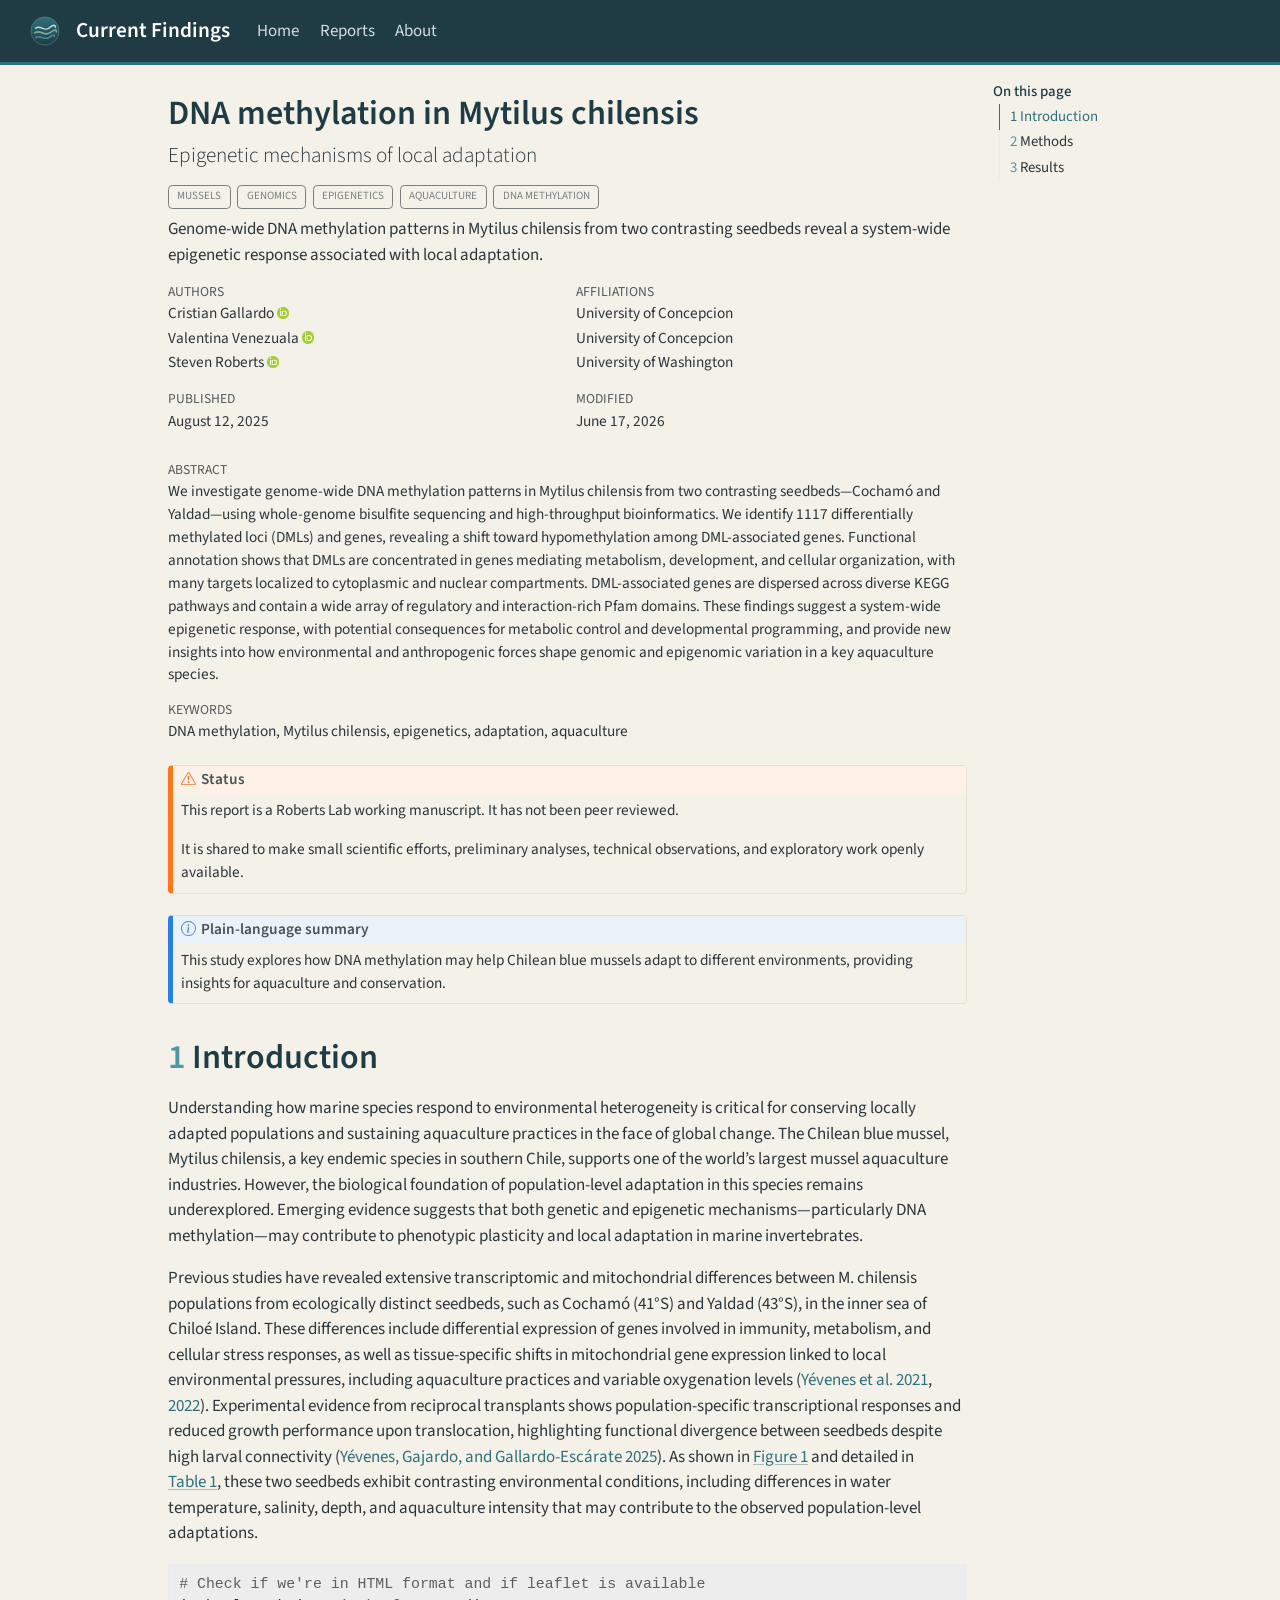
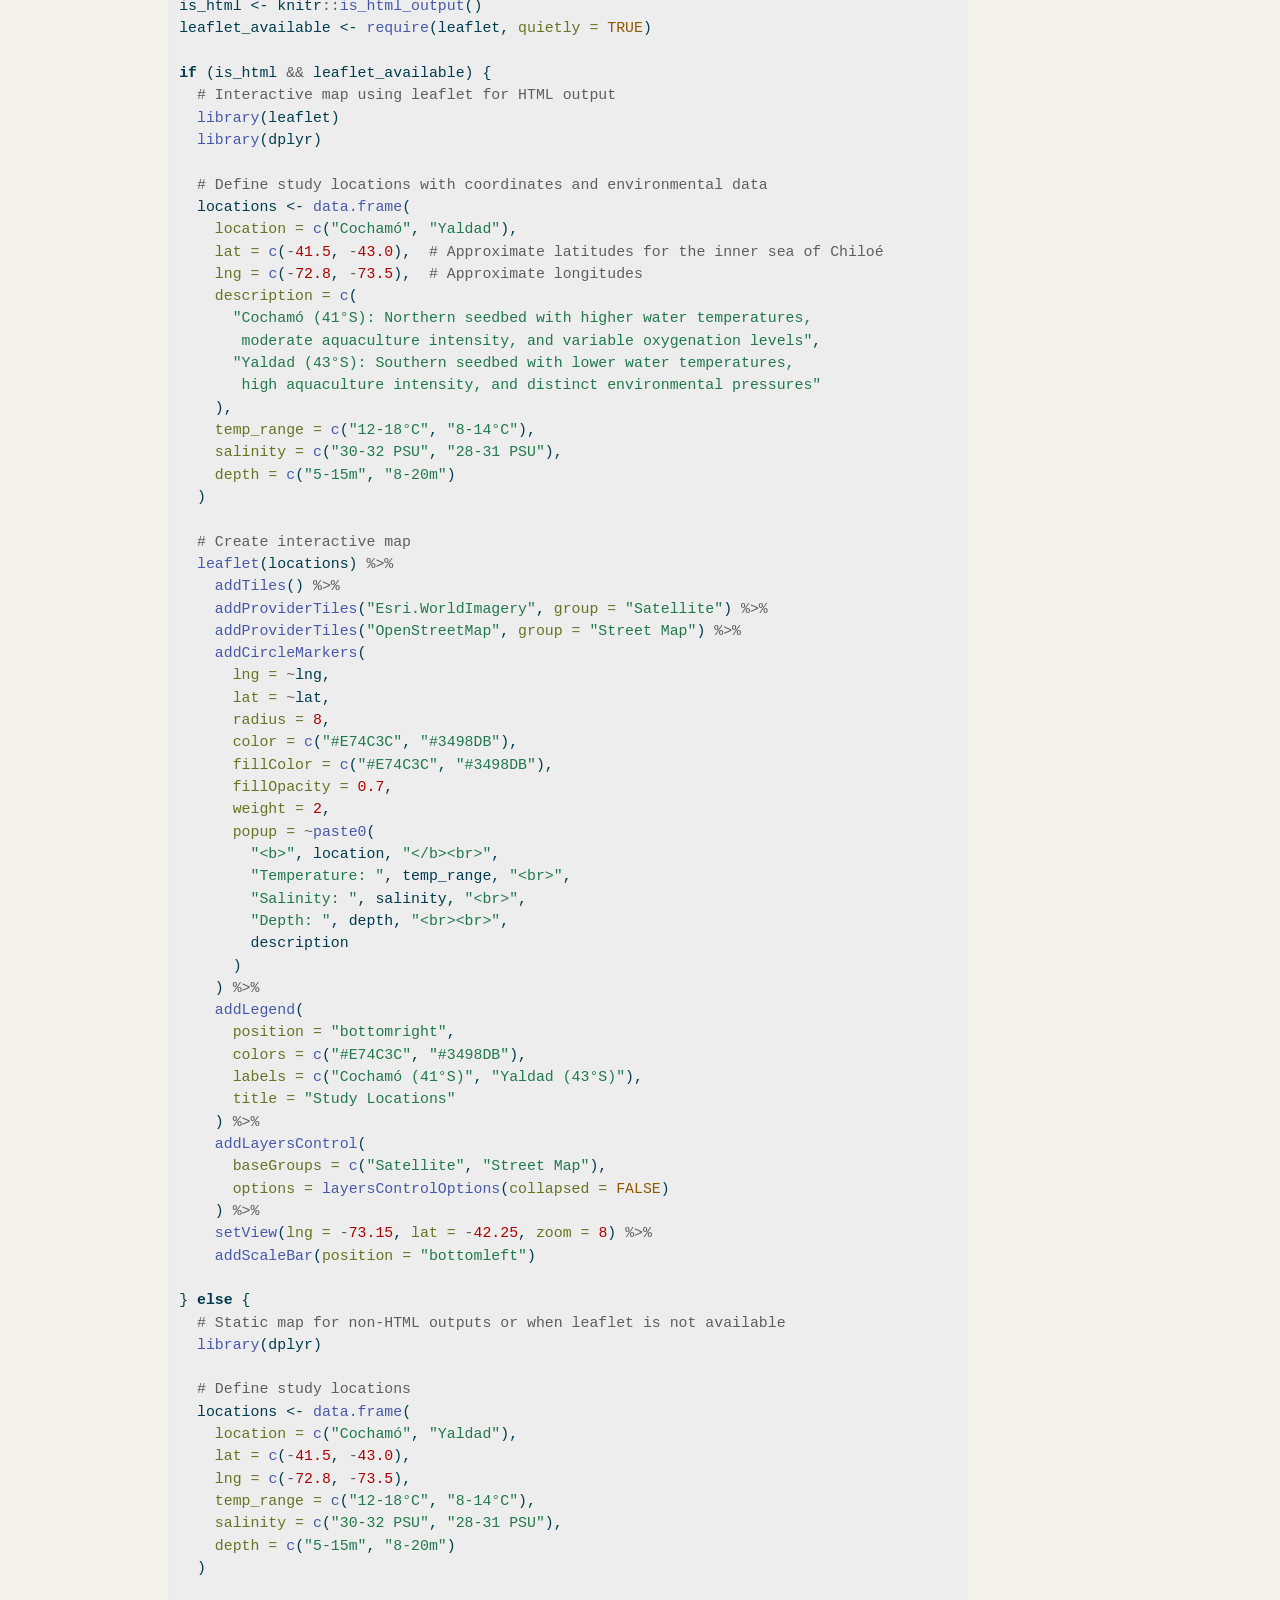
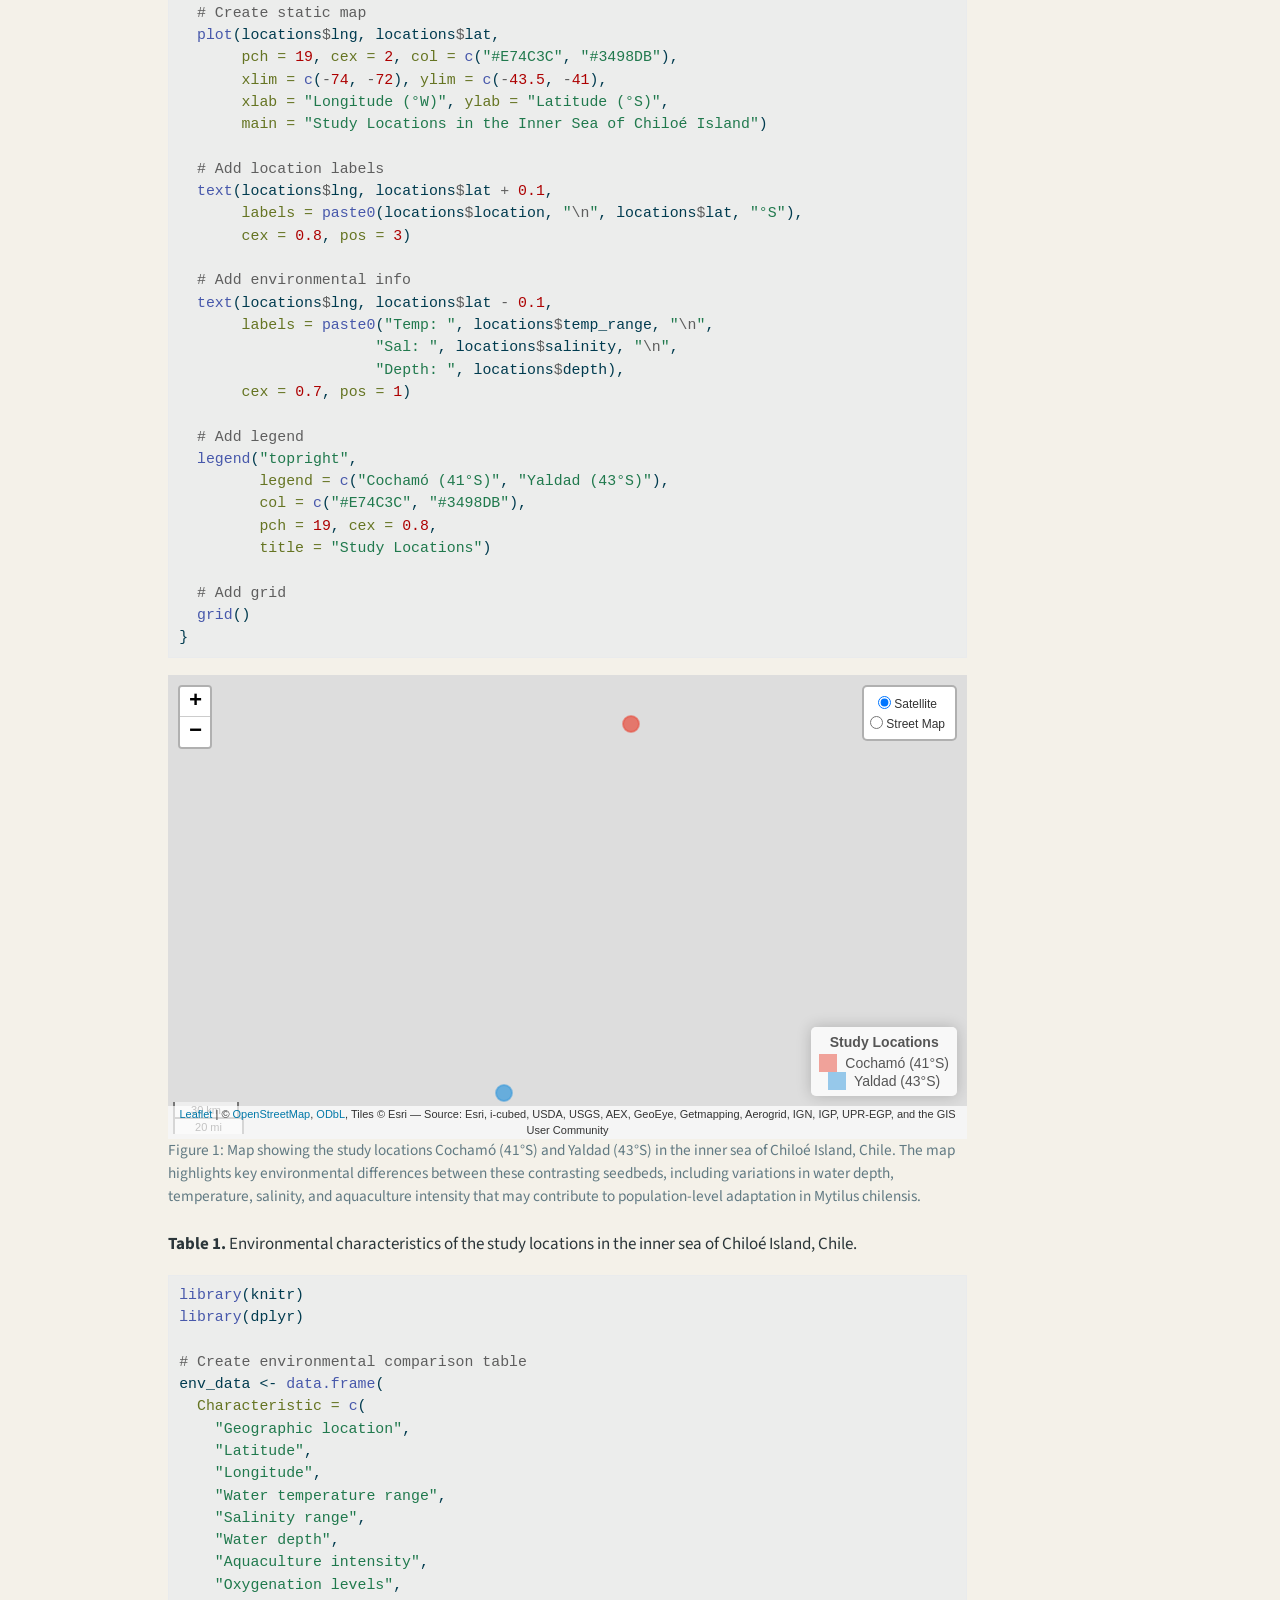
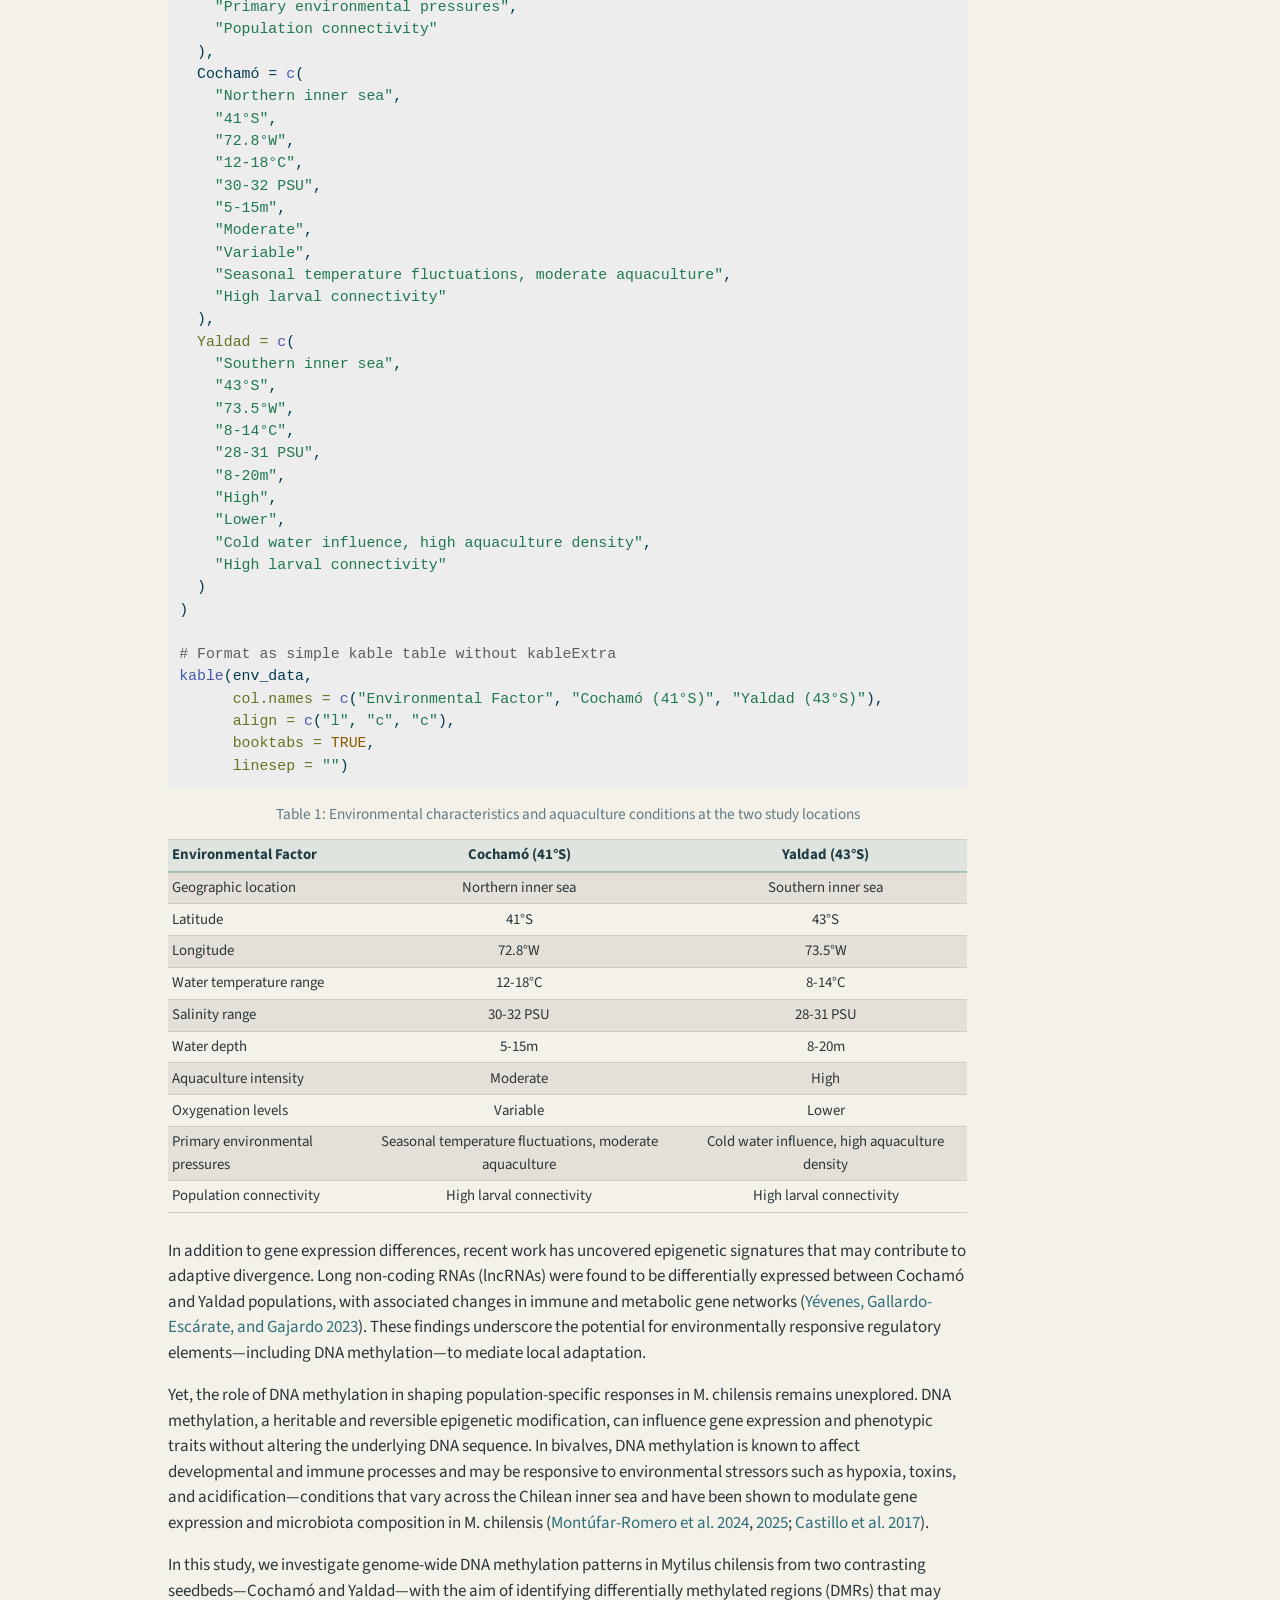
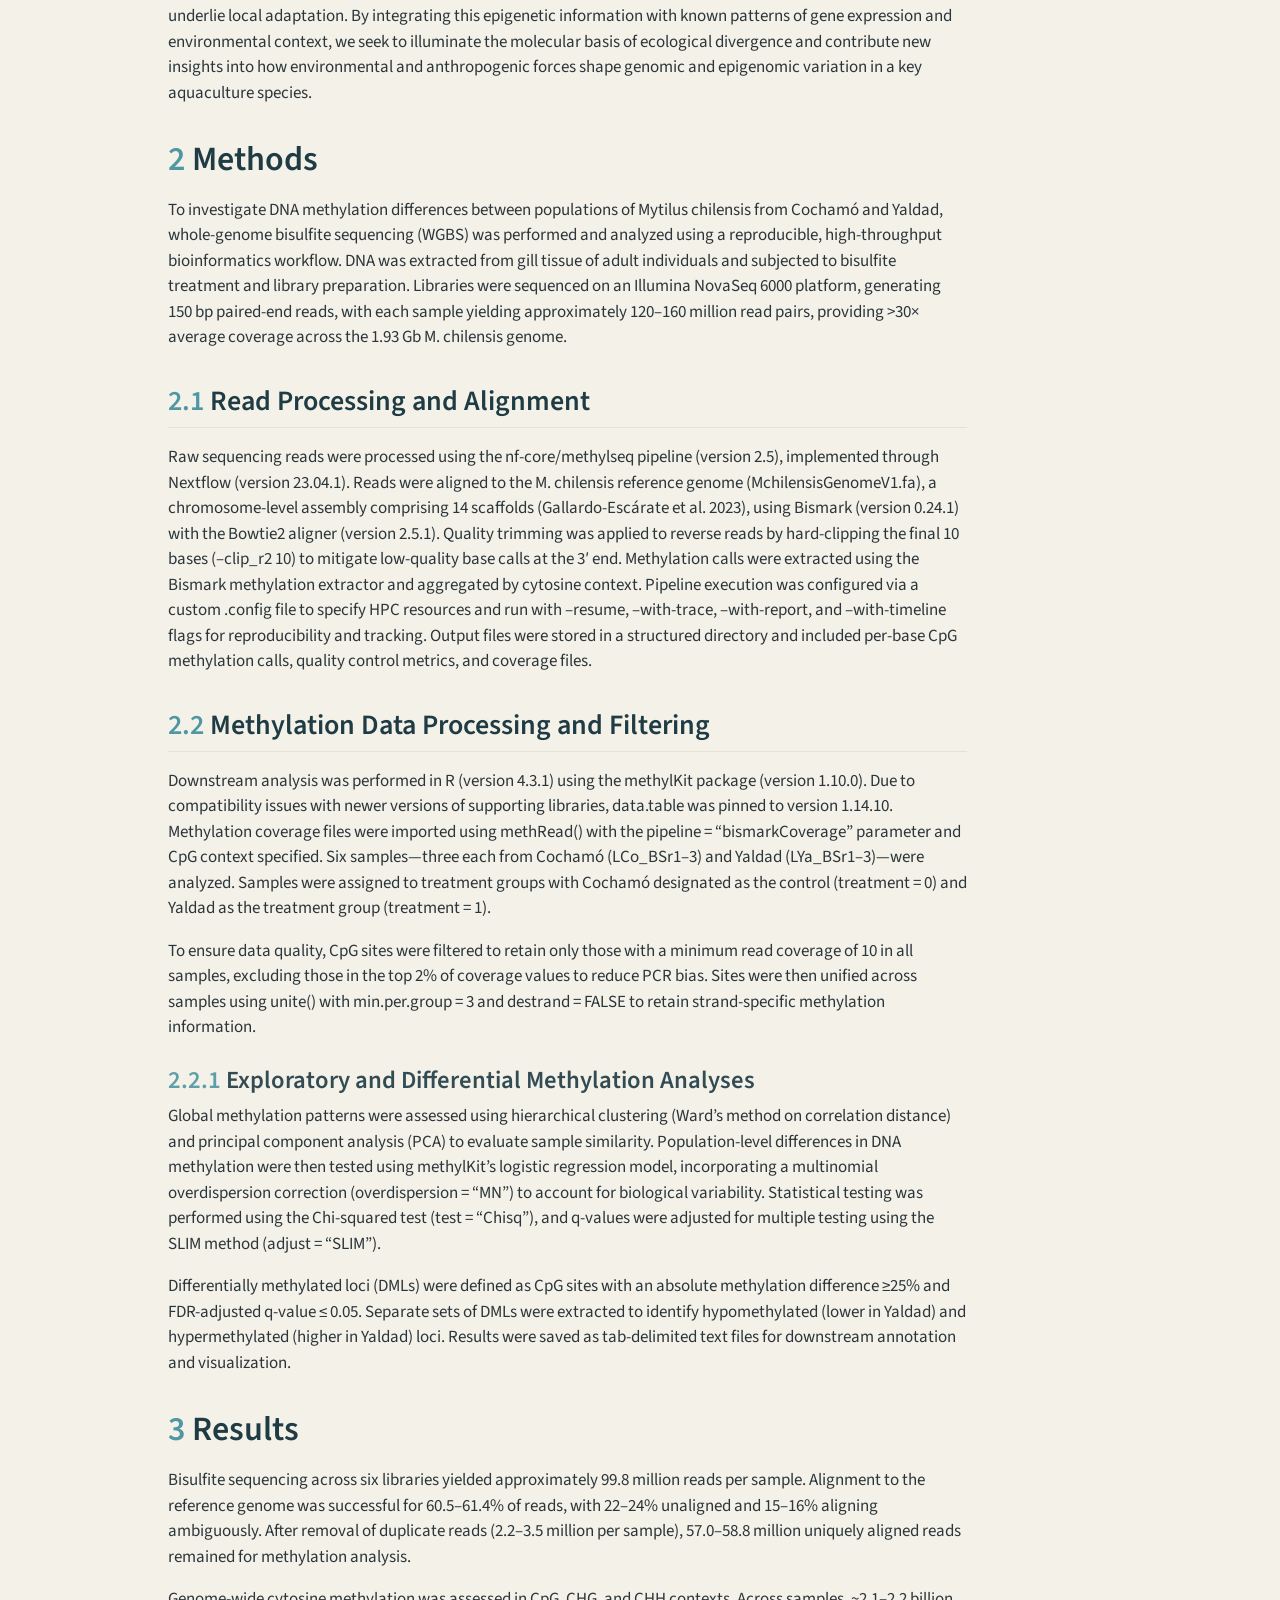
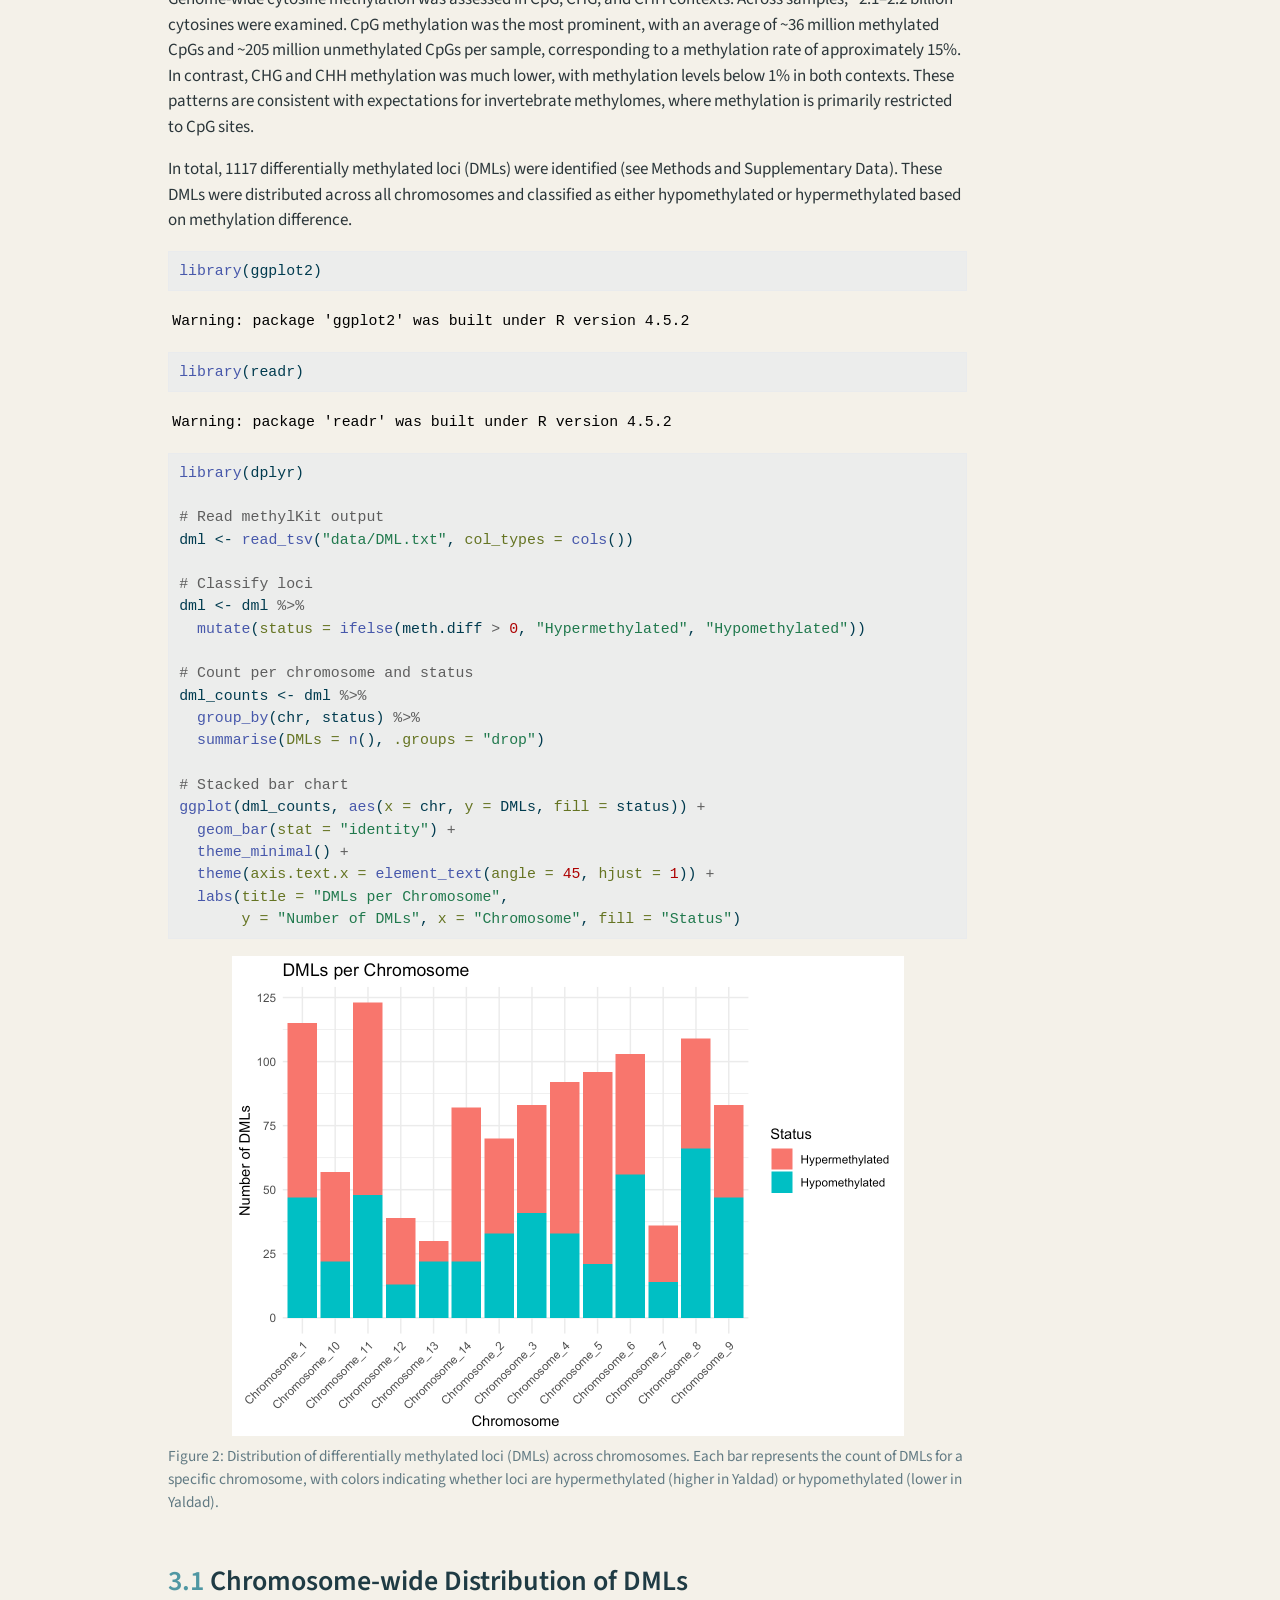
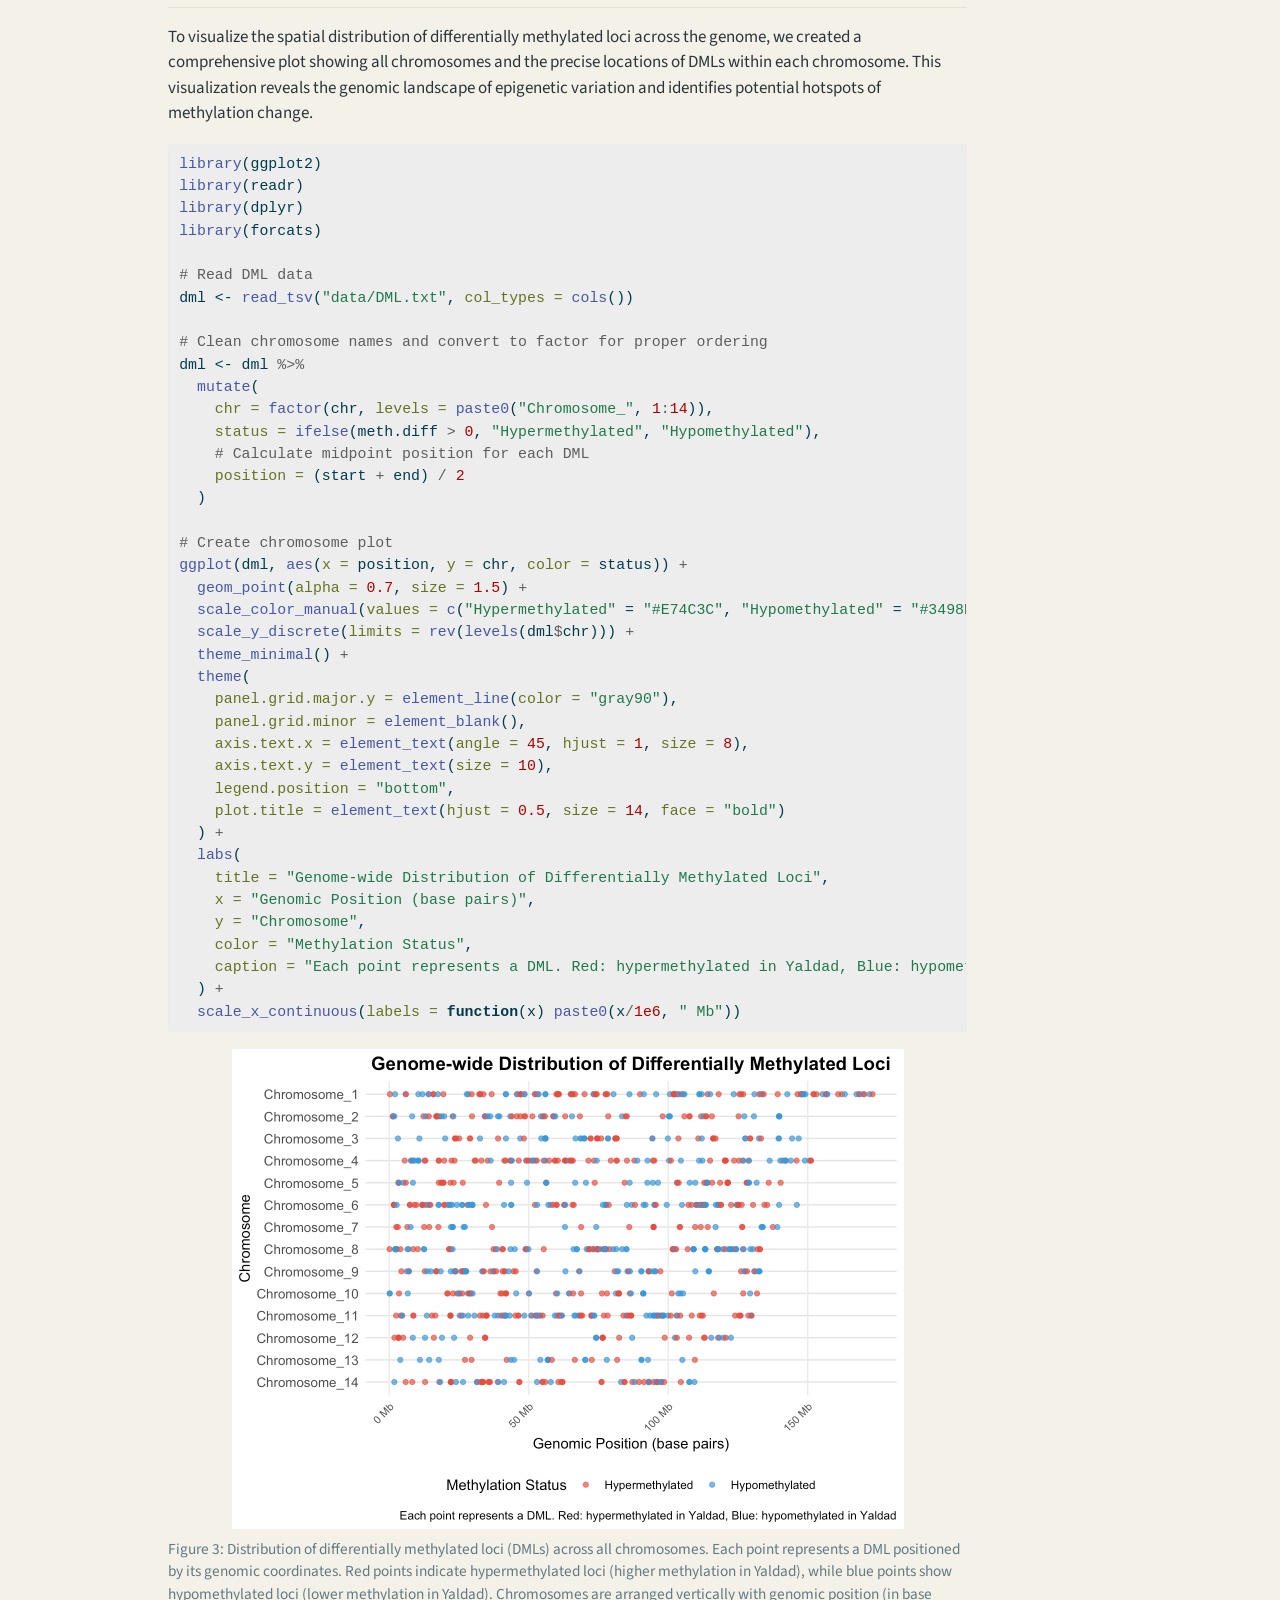
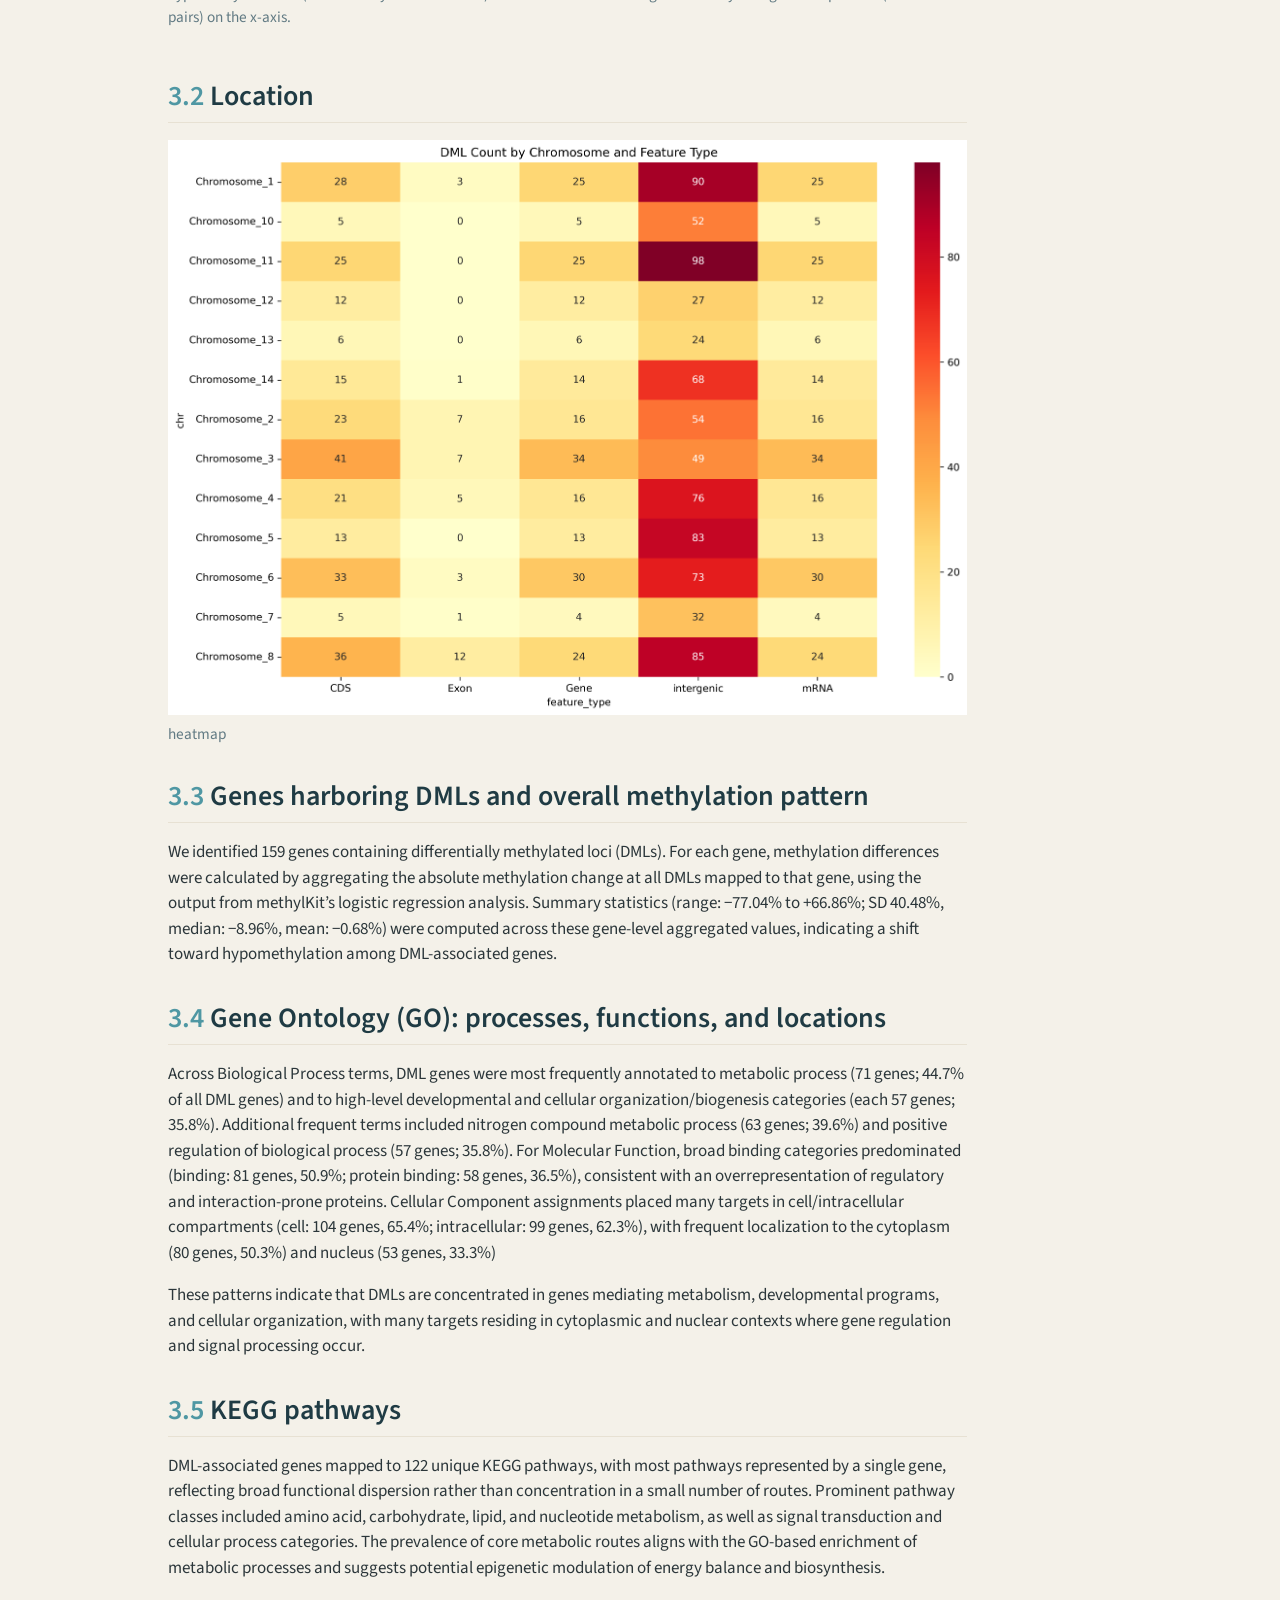
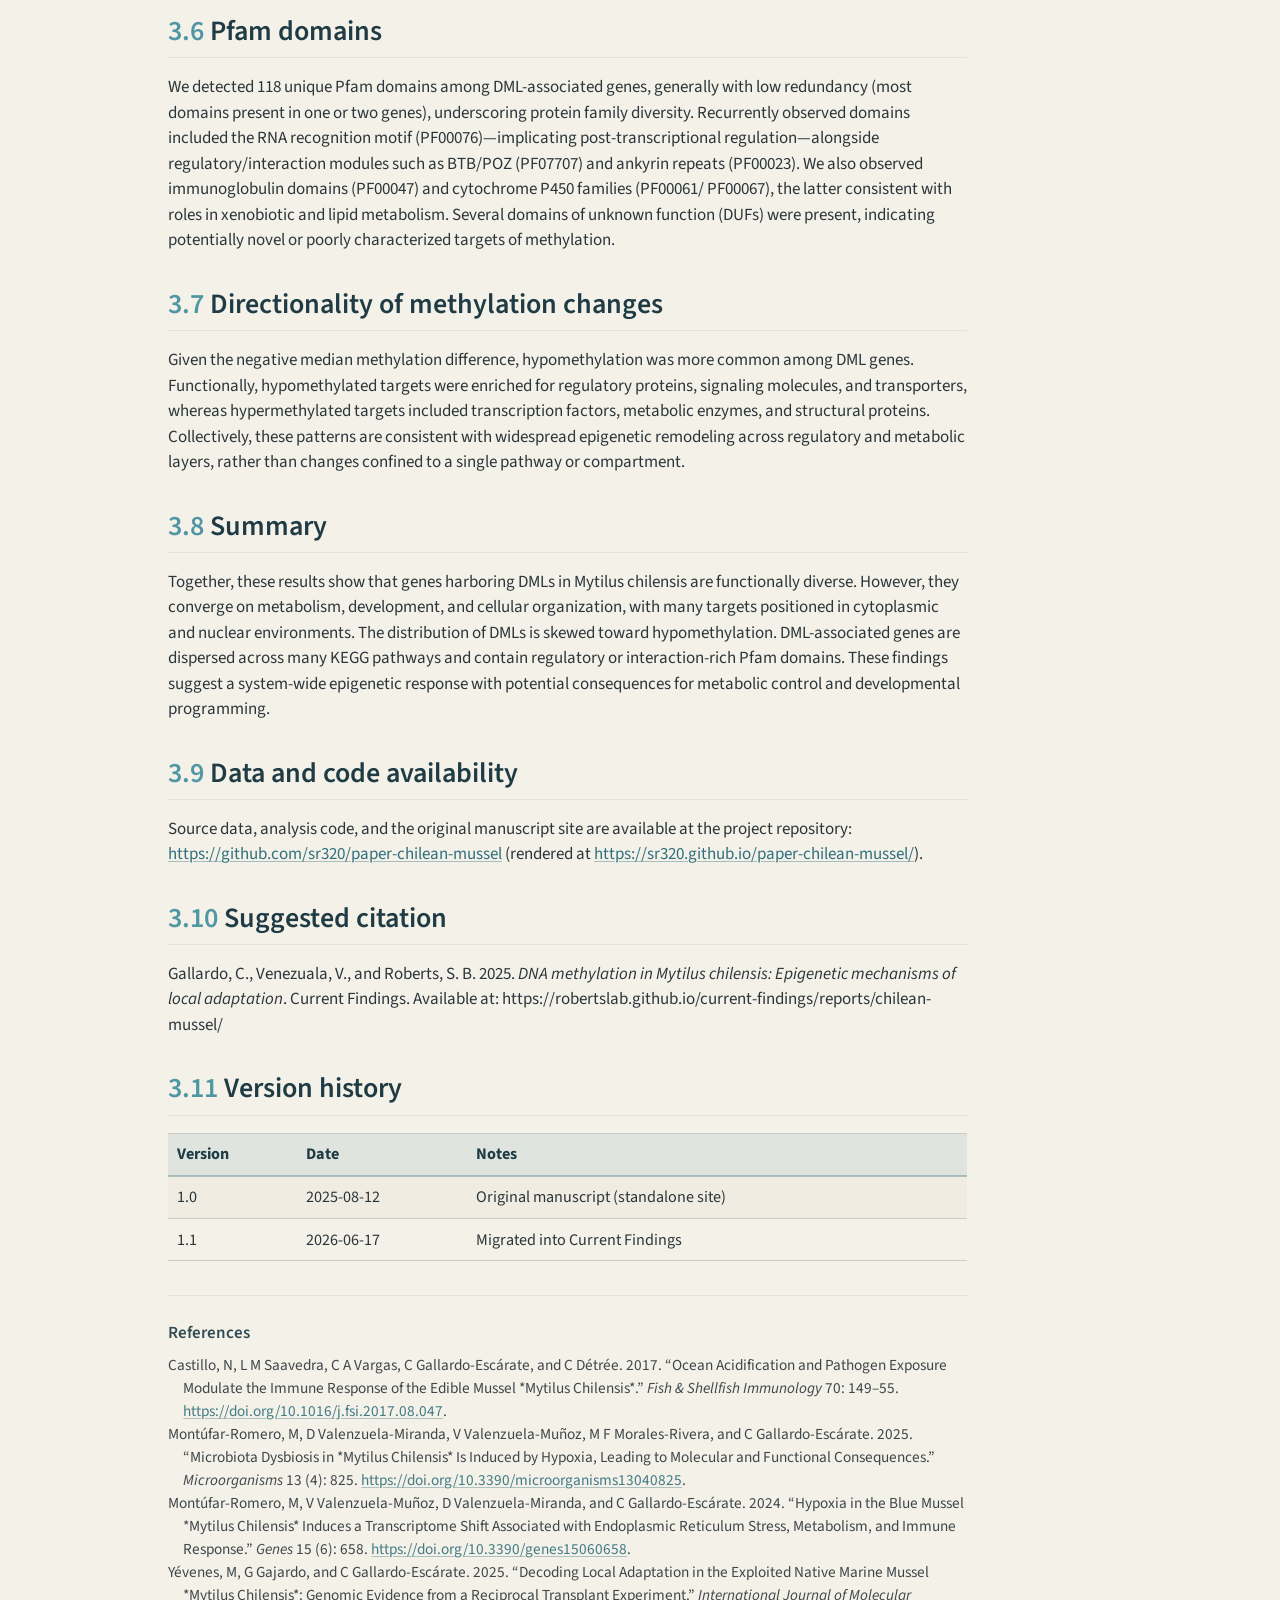
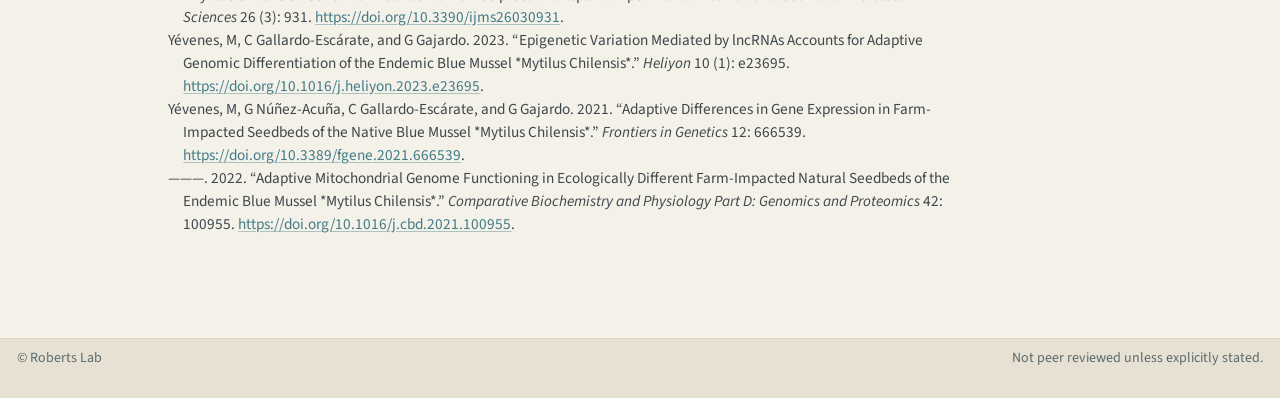
==== docs/reports/chilean-mussel/index.html @ a59efcd8 "typo" ====
<!DOCTYPE html>
<html xmlns="http://www.w3.org/1999/xhtml" lang="en" xml:lang="en"><head>

<meta charset="utf-8">
<meta name="generator" content="quarto-1.7.33">

<meta name="viewport" content="width=device-width, initial-scale=1.0, user-scalable=yes">

<meta name="author" content="Cristian Gallardo">
<meta name="author" content="Valentina Venezuala">
<meta name="author" content="Steven Roberts">
<meta name="dcterms.date" content="2025-08-12">
<meta name="keywords" content="DNA methylation, Mytilus chilensis, epigenetics, adaptation, aquaculture">
<meta name="description" content="Genome-wide DNA methylation patterns in Mytilus chilensis from two contrasting seedbeds reveal a system-wide epigenetic response associated with local adaptation.">

<title>DNA methylation in Mytilus chilensis – Current Findings</title>
<style>
code{white-space: pre-wrap;}
span.smallcaps{font-variant: small-caps;}
div.columns{display: flex; gap: min(4vw, 1.5em);}
div.column{flex: auto; overflow-x: auto;}
div.hanging-indent{margin-left: 1.5em; text-indent: -1.5em;}
ul.task-list{list-style: none;}
ul.task-list li input[type="checkbox"] {
  width: 0.8em;
  margin: 0 0.8em 0.2em -1em; /* quarto-specific, see https://github.com/quarto-dev/quarto-cli/issues/4556 */ 
  vertical-align: middle;
}
/* CSS for syntax highlighting */
html { -webkit-text-size-adjust: 100%; }
pre > code.sourceCode { white-space: pre; position: relative; }
pre > code.sourceCode > span { display: inline-block; line-height: 1.25; }
pre > code.sourceCode > span:empty { height: 1.2em; }
.sourceCode { overflow: visible; }
code.sourceCode > span { color: inherit; text-decoration: inherit; }
div.sourceCode { margin: 1em 0; }
pre.sourceCode { margin: 0; }
@media screen {
div.sourceCode { overflow: auto; }
}
@media print {
pre > code.sourceCode { white-space: pre-wrap; }
pre > code.sourceCode > span { text-indent: -5em; padding-left: 5em; }
}
pre.numberSource code
  { counter-reset: source-line 0; }
pre.numberSource code > span
  { position: relative; left: -4em; counter-increment: source-line; }
pre.numberSource code > span > a:first-child::before
  { content: counter(source-line);
    position: relative; left: -1em; text-align: right; vertical-align: baseline;
    border: none; display: inline-block;
    -webkit-touch-callout: none; -webkit-user-select: none;
    -khtml-user-select: none; -moz-user-select: none;
    -ms-user-select: none; user-select: none;
    padding: 0 4px; width: 4em;
  }
pre.numberSource { margin-left: 3em;  padding-left: 4px; }
div.sourceCode
  {   }
@media screen {
pre > code.sourceCode > span > a:first-child::before { text-decoration: underline; }
}
/* CSS for citations */
div.csl-bib-body { }
div.csl-entry {
  clear: both;
  margin-bottom: 0em;
}
.hanging-indent div.csl-entry {
  margin-left:2em;
  text-indent:-2em;
}
div.csl-left-margin {
  min-width:2em;
  float:left;
}
div.csl-right-inline {
  margin-left:2em;
  padding-left:1em;
}
div.csl-indent {
  margin-left: 2em;
}</style>


<script src="../../site_libs/quarto-nav/quarto-nav.js"></script>
<script src="../../site_libs/quarto-nav/headroom.min.js"></script>
<script src="../../site_libs/clipboard/clipboard.min.js"></script>
<script src="../../site_libs/quarto-search/autocomplete.umd.js"></script>
<script src="../../site_libs/quarto-search/fuse.min.js"></script>
<script src="../../site_libs/quarto-search/quarto-search.js"></script>
<meta name="quarto:offset" content="../../">
<link href="../../assets/logo.svg" rel="icon" type="image/svg+xml">
<script src="../../site_libs/quarto-html/quarto.js" type="module"></script>
<script src="../../site_libs/quarto-html/tabsets/tabsets.js" type="module"></script>
<script src="../../site_libs/quarto-html/popper.min.js"></script>
<script src="../../site_libs/quarto-html/tippy.umd.min.js"></script>
<script src="../../site_libs/quarto-html/anchor.min.js"></script>
<link href="../../site_libs/quarto-html/tippy.css" rel="stylesheet">
<link href="../../site_libs/quarto-html/quarto-syntax-highlighting-ea385d0e468b0dd5ea5bf0780b1290d9.css" rel="stylesheet" id="quarto-text-highlighting-styles">
<script src="../../site_libs/bootstrap/bootstrap.min.js"></script>
<link href="../../site_libs/bootstrap/bootstrap-icons.css" rel="stylesheet">
<link href="../../site_libs/bootstrap/bootstrap-c248ecf6e5b300499dd02358a40ea374.min.css" rel="stylesheet" append-hash="true" id="quarto-bootstrap" data-mode="light">
<script id="quarto-search-options" type="application/json">{
  "location": "navbar",
  "copy-button": false,
  "collapse-after": 3,
  "panel-placement": "end",
  "type": "overlay",
  "limit": 50,
  "keyboard-shortcut": [
    "f",
    "/",
    "s"
  ],
  "show-item-context": false,
  "language": {
    "search-no-results-text": "No results",
    "search-matching-documents-text": "matching documents",
    "search-copy-link-title": "Copy link to search",
    "search-hide-matches-text": "Hide additional matches",
    "search-more-match-text": "more match in this document",
    "search-more-matches-text": "more matches in this document",
    "search-clear-button-title": "Clear",
    "search-text-placeholder": "",
    "search-detached-cancel-button-title": "Cancel",
    "search-submit-button-title": "Submit",
    "search-label": "Search"
  }
}</script>
<link href="../../site_libs/htmltools-fill-0.5.8.1/fill.css" rel="stylesheet">
<script src="../../site_libs/htmlwidgets-1.6.4/htmlwidgets.js"></script>
<script src="../../site_libs/jquery-3.6.0/jquery-3.6.0.min.js"></script>
<link href="../../site_libs/leaflet-1.3.1/leaflet.css" rel="stylesheet">
<script src="../../site_libs/leaflet-1.3.1/leaflet.js"></script>
<link href="../../site_libs/leafletfix-1.0.0/leafletfix.css" rel="stylesheet">
<script src="../../site_libs/proj4-2.6.2/proj4.min.js"></script>
<script src="../../site_libs/Proj4Leaflet-1.0.1/proj4leaflet.js"></script>
<link href="../../site_libs/rstudio_leaflet-1.3.1/rstudio_leaflet.css" rel="stylesheet">
<script src="../../site_libs/leaflet-binding-2.2.3/leaflet.js"></script>
<script src="../../site_libs/leaflet-providers-2.0.0/leaflet-providers_2.0.0.js"></script>
<script src="../../site_libs/leaflet-providers-plugin-2.2.3/leaflet-providers-plugin.js"></script>


</head>

<body class="nav-fixed quarto-light">

<div id="quarto-search-results"></div>
  <header id="quarto-header" class="headroom fixed-top">
    <nav class="navbar navbar-expand-lg " data-bs-theme="dark">
      <div class="navbar-container container-fluid">
      <div class="navbar-brand-container mx-auto">
    <a href="../../index.html" class="navbar-brand navbar-brand-logo">
    <img src="../../assets/logo.svg" alt="Current Findings logo" class="navbar-logo">
    </a>
    <a class="navbar-brand" href="../../index.html">
    <span class="navbar-title">Current Findings</span>
    </a>
  </div>
            <div id="quarto-search" class="" title="Search"></div>
          <button class="navbar-toggler" type="button" data-bs-toggle="collapse" data-bs-target="#navbarCollapse" aria-controls="navbarCollapse" role="menu" aria-expanded="false" aria-label="Toggle navigation" onclick="if (window.quartoToggleHeadroom) { window.quartoToggleHeadroom(); }">
  <span class="navbar-toggler-icon"></span>
</button>
          <div class="collapse navbar-collapse" id="navbarCollapse">
            <ul class="navbar-nav navbar-nav-scroll me-auto">
  <li class="nav-item">
    <a class="nav-link" href="../../index.html"> 
<span class="menu-text">Home</span></a>
  </li>  
  <li class="nav-item">
    <a class="nav-link" href="../../reports.html"> 
<span class="menu-text">Reports</span></a>
  </li>  
  <li class="nav-item">
    <a class="nav-link" href="../../about.html"> 
<span class="menu-text">About</span></a>
  </li>  
</ul>
            <ul class="navbar-nav navbar-nav-scroll ms-auto">
  <li class="nav-item compact">
    <a class="nav-link" href="https://github.com/RobertsLab/current-findings"> <i class="bi bi-github" role="img">
</i> 
<span class="menu-text"></span></a>
  </li>  
</ul>
          </div> <!-- /navcollapse -->
            <div class="quarto-navbar-tools">
</div>
      </div> <!-- /container-fluid -->
    </nav>
</header>
<!-- content -->
<div id="quarto-content" class="quarto-container page-columns page-rows-contents page-layout-article page-navbar">
<!-- sidebar -->
<!-- margin-sidebar -->
    <div id="quarto-margin-sidebar" class="sidebar margin-sidebar">
        <nav id="TOC" role="doc-toc" class="toc-active">
    <h2 id="toc-title">On this page</h2>
   
  <ul>
  <li><a href="#introduction" id="toc-introduction" class="nav-link active" data-scroll-target="#introduction"><span class="header-section-number">1</span> Introduction</a></li>
  <li><a href="#methods" id="toc-methods" class="nav-link" data-scroll-target="#methods"><span class="header-section-number">2</span> Methods</a>
  <ul class="collapse">
  <li><a href="#read-processing-and-alignment" id="toc-read-processing-and-alignment" class="nav-link" data-scroll-target="#read-processing-and-alignment"><span class="header-section-number">2.1</span> Read Processing and Alignment</a></li>
  <li><a href="#methylation-data-processing-and-filtering" id="toc-methylation-data-processing-and-filtering" class="nav-link" data-scroll-target="#methylation-data-processing-and-filtering"><span class="header-section-number">2.2</span> Methylation Data Processing and Filtering</a>
  <ul class="collapse">
  <li><a href="#exploratory-and-differential-methylation-analyses" id="toc-exploratory-and-differential-methylation-analyses" class="nav-link" data-scroll-target="#exploratory-and-differential-methylation-analyses"><span class="header-section-number">2.2.1</span> Exploratory and Differential Methylation Analyses</a></li>
  </ul></li>
  </ul></li>
  <li><a href="#results" id="toc-results" class="nav-link" data-scroll-target="#results"><span class="header-section-number">3</span> Results</a>
  <ul class="collapse">
  <li><a href="#chromosome-wide-distribution-of-dmls" id="toc-chromosome-wide-distribution-of-dmls" class="nav-link" data-scroll-target="#chromosome-wide-distribution-of-dmls"><span class="header-section-number">3.1</span> Chromosome-wide Distribution of DMLs</a></li>
  <li><a href="#location" id="toc-location" class="nav-link" data-scroll-target="#location"><span class="header-section-number">3.2</span> Location</a></li>
  <li><a href="#genes-harboring-dmls-and-overall-methylation-pattern" id="toc-genes-harboring-dmls-and-overall-methylation-pattern" class="nav-link" data-scroll-target="#genes-harboring-dmls-and-overall-methylation-pattern"><span class="header-section-number">3.3</span> Genes harboring DMLs and overall methylation pattern</a></li>
  <li><a href="#gene-ontology-go-processes-functions-and-locations" id="toc-gene-ontology-go-processes-functions-and-locations" class="nav-link" data-scroll-target="#gene-ontology-go-processes-functions-and-locations"><span class="header-section-number">3.4</span> Gene Ontology (GO): processes, functions, and locations</a></li>
  <li><a href="#kegg-pathways" id="toc-kegg-pathways" class="nav-link" data-scroll-target="#kegg-pathways"><span class="header-section-number">3.5</span> KEGG pathways</a></li>
  <li><a href="#pfam-domains" id="toc-pfam-domains" class="nav-link" data-scroll-target="#pfam-domains"><span class="header-section-number">3.6</span> Pfam domains</a></li>
  <li><a href="#directionality-of-methylation-changes" id="toc-directionality-of-methylation-changes" class="nav-link" data-scroll-target="#directionality-of-methylation-changes"><span class="header-section-number">3.7</span> Directionality of methylation changes</a></li>
  <li><a href="#summary" id="toc-summary" class="nav-link" data-scroll-target="#summary"><span class="header-section-number">3.8</span> Summary</a></li>
  <li><a href="#data-and-code-availability" id="toc-data-and-code-availability" class="nav-link" data-scroll-target="#data-and-code-availability"><span class="header-section-number">3.9</span> Data and code availability</a></li>
  <li><a href="#suggested-citation" id="toc-suggested-citation" class="nav-link" data-scroll-target="#suggested-citation"><span class="header-section-number">3.10</span> Suggested citation</a></li>
  <li><a href="#version-history" id="toc-version-history" class="nav-link" data-scroll-target="#version-history"><span class="header-section-number">3.11</span> Version history</a></li>
  </ul></li>
  </ul>
</nav>
    </div>
<!-- main -->
<main class="content" id="quarto-document-content">

<header id="title-block-header" class="quarto-title-block default">
<div class="quarto-title">
<h1 class="title">DNA methylation in Mytilus chilensis</h1>
<p class="subtitle lead">Epigenetic mechanisms of local adaptation</p>
  <div class="quarto-categories">
    <div class="quarto-category">mussels</div>
    <div class="quarto-category">genomics</div>
    <div class="quarto-category">epigenetics</div>
    <div class="quarto-category">aquaculture</div>
    <div class="quarto-category">DNA methylation</div>
  </div>
  </div>

<div>
  <div class="description">
    Genome-wide DNA methylation patterns in Mytilus chilensis from two contrasting seedbeds reveal a system-wide epigenetic response associated with local adaptation.
  </div>
</div>

<div class="quarto-title-meta-author">
  <div class="quarto-title-meta-heading">Authors</div>
  <div class="quarto-title-meta-heading">Affiliations</div>
  
    <div class="quarto-title-meta-contents">
    <p class="author">Cristian Gallardo <a href="mailto:cgallardo@udec.cl" class="quarto-title-author-email"><i class="bi bi-envelope"></i></a> <a href="https://orcid.org/0000-0000-0000-0000" class="quarto-title-author-orcid"> <img src="[data-uri]"></a></p>
  </div>
  <div class="quarto-title-meta-contents">
        <p class="affiliation">
            University of Concepcion
          </p>
      </div>
    <div class="quarto-title-meta-contents">
    <p class="author">Valentina Venezuala <a href="mailto:vvenezuala@udec.cl" class="quarto-title-author-email"><i class="bi bi-envelope"></i></a> <a href="https://orcid.org/0000-0000-0000-0001" class="quarto-title-author-orcid"> <img src="[data-uri]"></a></p>
  </div>
  <div class="quarto-title-meta-contents">
        <p class="affiliation">
            University of Concepcion
          </p>
      </div>
    <div class="quarto-title-meta-contents">
    <p class="author">Steven Roberts <a href="mailto:sr320@uw.edu" class="quarto-title-author-email"><i class="bi bi-envelope"></i></a> <a href="https://orcid.org/0000-0000-0000-0002" class="quarto-title-author-orcid"> <img src="[data-uri]"></a></p>
  </div>
  <div class="quarto-title-meta-contents">
        <p class="affiliation">
            University of Washington
          </p>
      </div>
  </div>

<div class="quarto-title-meta">

      
    <div>
    <div class="quarto-title-meta-heading">Published</div>
    <div class="quarto-title-meta-contents">
      <p class="date">August 12, 2025</p>
    </div>
  </div>
  
    <div>
    <div class="quarto-title-meta-heading">Modified</div>
    <div class="quarto-title-meta-contents">
      <p class="date-modified">June 17, 2026</p>
    </div>
  </div>
    
  </div>
  
<div>
  <div class="abstract">
    <div class="block-title">Abstract</div>
    <p>We investigate genome-wide DNA methylation patterns in Mytilus chilensis from two contrasting seedbeds—Cochamó and Yaldad—using whole-genome bisulfite sequencing and high-throughput bioinformatics. We identify 1117 differentially methylated loci (DMLs) and genes, revealing a shift toward hypomethylation among DML-associated genes. Functional annotation shows that DMLs are concentrated in genes mediating metabolism, development, and cellular organization, with many targets localized to cytoplasmic and nuclear compartments. DML-associated genes are dispersed across diverse KEGG pathways and contain a wide array of regulatory and interaction-rich Pfam domains. These findings suggest a system-wide epigenetic response, with potential consequences for metabolic control and developmental programming, and provide new insights into how environmental and anthropogenic forces shape genomic and epigenomic variation in a key aquaculture species.</p>
  </div>
</div>

<div>
  <div class="keywords">
    <div class="block-title">Keywords</div>
    <p>DNA methylation, Mytilus chilensis, epigenetics, adaptation, aquaculture</p>
  </div>
</div>

</header>


<div class="callout callout-style-default callout-warning callout-titled">
<div class="callout-header d-flex align-content-center">
<div class="callout-icon-container">
<i class="callout-icon"></i>
</div>
<div class="callout-title-container flex-fill">
Status
</div>
</div>
<div class="callout-body-container callout-body">
<p>This report is a Roberts Lab working manuscript. It has not been peer reviewed.</p>
<p>It is shared to make small scientific efforts, preliminary analyses, technical observations, and exploratory work openly available.</p>
</div>
</div>
<div class="callout callout-style-default callout-note callout-titled">
<div class="callout-header d-flex align-content-center">
<div class="callout-icon-container">
<i class="callout-icon"></i>
</div>
<div class="callout-title-container flex-fill">
Plain-language summary
</div>
</div>
<div class="callout-body-container callout-body">
<p>This study explores how DNA methylation may help Chilean blue mussels adapt to different environments, providing insights for aquaculture and conservation.</p>
</div>
</div>
<section id="introduction" class="level1" data-number="1">
<h1 data-number="1"><span class="header-section-number">1</span> Introduction</h1>
<p>Understanding how marine species respond to environmental heterogeneity is critical for conserving locally adapted populations and sustaining aquaculture practices in the face of global change. The Chilean blue mussel, Mytilus chilensis, a key endemic species in southern Chile, supports one of the world’s largest mussel aquaculture industries. However, the biological foundation of population-level adaptation in this species remains underexplored. Emerging evidence suggests that both genetic and epigenetic mechanisms—particularly DNA methylation—may contribute to phenotypic plasticity and local adaptation in marine invertebrates.</p>
<p>Previous studies have revealed extensive transcriptomic and mitochondrial differences between M. chilensis populations from ecologically distinct seedbeds, such as Cochamó (41°S) and Yaldad (43°S), in the inner sea of Chiloé Island. These differences include differential expression of genes involved in immunity, metabolism, and cellular stress responses, as well as tissue-specific shifts in mitochondrial gene expression linked to local environmental pressures, including aquaculture practices and variable oxygenation levels <span class="citation" data-cites="yevenes2021adaptive yevenes2022adaptive">(<a href="#ref-yevenes2021adaptive" role="doc-biblioref">Yévenes et al. 2021</a>, <a href="#ref-yevenes2022adaptive" role="doc-biblioref">2022</a>)</span>. Experimental evidence from reciprocal transplants shows population-specific transcriptional responses and reduced growth performance upon translocation, highlighting functional divergence between seedbeds despite high larval connectivity <span class="citation" data-cites="yevenes2025decoding">(<a href="#ref-yevenes2025decoding" role="doc-biblioref">Yévenes, Gajardo, and Gallardo-Escárate 2025</a>)</span>. As shown in <a href="#fig-study-locations" class="quarto-xref">Figure&nbsp;1</a> and detailed in <a href="#tbl-env-comparison" class="quarto-xref">Table&nbsp;1</a>, these two seedbeds exhibit contrasting environmental conditions, including differences in water temperature, salinity, depth, and aquaculture intensity that may contribute to the observed population-level adaptations.</p>
<div class="cell">
<div class="sourceCode cell-code" id="cb1"><pre class="sourceCode r code-with-copy"><code class="sourceCode r"><span id="cb1-1"><a href="#cb1-1" aria-hidden="true" tabindex="-1"></a><span class="co"># Check if we're in HTML format and if leaflet is available</span></span>
<span id="cb1-2"><a href="#cb1-2" aria-hidden="true" tabindex="-1"></a>is_html <span class="ot">&lt;-</span> knitr<span class="sc">::</span><span class="fu">is_html_output</span>()</span>
<span id="cb1-3"><a href="#cb1-3" aria-hidden="true" tabindex="-1"></a>leaflet_available <span class="ot">&lt;-</span> <span class="fu">require</span>(leaflet, <span class="at">quietly =</span> <span class="cn">TRUE</span>)</span>
<span id="cb1-4"><a href="#cb1-4" aria-hidden="true" tabindex="-1"></a></span>
<span id="cb1-5"><a href="#cb1-5" aria-hidden="true" tabindex="-1"></a><span class="cf">if</span> (is_html <span class="sc">&amp;&amp;</span> leaflet_available) {</span>
<span id="cb1-6"><a href="#cb1-6" aria-hidden="true" tabindex="-1"></a>  <span class="co"># Interactive map using leaflet for HTML output</span></span>
<span id="cb1-7"><a href="#cb1-7" aria-hidden="true" tabindex="-1"></a>  <span class="fu">library</span>(leaflet)</span>
<span id="cb1-8"><a href="#cb1-8" aria-hidden="true" tabindex="-1"></a>  <span class="fu">library</span>(dplyr)</span>
<span id="cb1-9"><a href="#cb1-9" aria-hidden="true" tabindex="-1"></a></span>
<span id="cb1-10"><a href="#cb1-10" aria-hidden="true" tabindex="-1"></a>  <span class="co"># Define study locations with coordinates and environmental data</span></span>
<span id="cb1-11"><a href="#cb1-11" aria-hidden="true" tabindex="-1"></a>  locations <span class="ot">&lt;-</span> <span class="fu">data.frame</span>(</span>
<span id="cb1-12"><a href="#cb1-12" aria-hidden="true" tabindex="-1"></a>    <span class="at">location =</span> <span class="fu">c</span>(<span class="st">"Cochamó"</span>, <span class="st">"Yaldad"</span>),</span>
<span id="cb1-13"><a href="#cb1-13" aria-hidden="true" tabindex="-1"></a>    <span class="at">lat =</span> <span class="fu">c</span>(<span class="sc">-</span><span class="fl">41.5</span>, <span class="sc">-</span><span class="fl">43.0</span>),  <span class="co"># Approximate latitudes for the inner sea of Chiloé</span></span>
<span id="cb1-14"><a href="#cb1-14" aria-hidden="true" tabindex="-1"></a>    <span class="at">lng =</span> <span class="fu">c</span>(<span class="sc">-</span><span class="fl">72.8</span>, <span class="sc">-</span><span class="fl">73.5</span>),  <span class="co"># Approximate longitudes</span></span>
<span id="cb1-15"><a href="#cb1-15" aria-hidden="true" tabindex="-1"></a>    <span class="at">description =</span> <span class="fu">c</span>(</span>
<span id="cb1-16"><a href="#cb1-16" aria-hidden="true" tabindex="-1"></a>      <span class="st">"Cochamó (41°S): Northern seedbed with higher water temperatures,</span></span>
<span id="cb1-17"><a href="#cb1-17" aria-hidden="true" tabindex="-1"></a><span class="st">       moderate aquaculture intensity, and variable oxygenation levels"</span>,</span>
<span id="cb1-18"><a href="#cb1-18" aria-hidden="true" tabindex="-1"></a>      <span class="st">"Yaldad (43°S): Southern seedbed with lower water temperatures,</span></span>
<span id="cb1-19"><a href="#cb1-19" aria-hidden="true" tabindex="-1"></a><span class="st">       high aquaculture intensity, and distinct environmental pressures"</span></span>
<span id="cb1-20"><a href="#cb1-20" aria-hidden="true" tabindex="-1"></a>    ),</span>
<span id="cb1-21"><a href="#cb1-21" aria-hidden="true" tabindex="-1"></a>    <span class="at">temp_range =</span> <span class="fu">c</span>(<span class="st">"12-18°C"</span>, <span class="st">"8-14°C"</span>),</span>
<span id="cb1-22"><a href="#cb1-22" aria-hidden="true" tabindex="-1"></a>    <span class="at">salinity =</span> <span class="fu">c</span>(<span class="st">"30-32 PSU"</span>, <span class="st">"28-31 PSU"</span>),</span>
<span id="cb1-23"><a href="#cb1-23" aria-hidden="true" tabindex="-1"></a>    <span class="at">depth =</span> <span class="fu">c</span>(<span class="st">"5-15m"</span>, <span class="st">"8-20m"</span>)</span>
<span id="cb1-24"><a href="#cb1-24" aria-hidden="true" tabindex="-1"></a>  )</span>
<span id="cb1-25"><a href="#cb1-25" aria-hidden="true" tabindex="-1"></a></span>
<span id="cb1-26"><a href="#cb1-26" aria-hidden="true" tabindex="-1"></a>  <span class="co"># Create interactive map</span></span>
<span id="cb1-27"><a href="#cb1-27" aria-hidden="true" tabindex="-1"></a>  <span class="fu">leaflet</span>(locations) <span class="sc">%&gt;%</span></span>
<span id="cb1-28"><a href="#cb1-28" aria-hidden="true" tabindex="-1"></a>    <span class="fu">addTiles</span>() <span class="sc">%&gt;%</span></span>
<span id="cb1-29"><a href="#cb1-29" aria-hidden="true" tabindex="-1"></a>    <span class="fu">addProviderTiles</span>(<span class="st">"Esri.WorldImagery"</span>, <span class="at">group =</span> <span class="st">"Satellite"</span>) <span class="sc">%&gt;%</span></span>
<span id="cb1-30"><a href="#cb1-30" aria-hidden="true" tabindex="-1"></a>    <span class="fu">addProviderTiles</span>(<span class="st">"OpenStreetMap"</span>, <span class="at">group =</span> <span class="st">"Street Map"</span>) <span class="sc">%&gt;%</span></span>
<span id="cb1-31"><a href="#cb1-31" aria-hidden="true" tabindex="-1"></a>    <span class="fu">addCircleMarkers</span>(</span>
<span id="cb1-32"><a href="#cb1-32" aria-hidden="true" tabindex="-1"></a>      <span class="at">lng =</span> <span class="sc">~</span>lng,</span>
<span id="cb1-33"><a href="#cb1-33" aria-hidden="true" tabindex="-1"></a>      <span class="at">lat =</span> <span class="sc">~</span>lat,</span>
<span id="cb1-34"><a href="#cb1-34" aria-hidden="true" tabindex="-1"></a>      <span class="at">radius =</span> <span class="dv">8</span>,</span>
<span id="cb1-35"><a href="#cb1-35" aria-hidden="true" tabindex="-1"></a>      <span class="at">color =</span> <span class="fu">c</span>(<span class="st">"#E74C3C"</span>, <span class="st">"#3498DB"</span>),</span>
<span id="cb1-36"><a href="#cb1-36" aria-hidden="true" tabindex="-1"></a>      <span class="at">fillColor =</span> <span class="fu">c</span>(<span class="st">"#E74C3C"</span>, <span class="st">"#3498DB"</span>),</span>
<span id="cb1-37"><a href="#cb1-37" aria-hidden="true" tabindex="-1"></a>      <span class="at">fillOpacity =</span> <span class="fl">0.7</span>,</span>
<span id="cb1-38"><a href="#cb1-38" aria-hidden="true" tabindex="-1"></a>      <span class="at">weight =</span> <span class="dv">2</span>,</span>
<span id="cb1-39"><a href="#cb1-39" aria-hidden="true" tabindex="-1"></a>      <span class="at">popup =</span> <span class="sc">~</span><span class="fu">paste0</span>(</span>
<span id="cb1-40"><a href="#cb1-40" aria-hidden="true" tabindex="-1"></a>        <span class="st">"&lt;b&gt;"</span>, location, <span class="st">"&lt;/b&gt;&lt;br&gt;"</span>,</span>
<span id="cb1-41"><a href="#cb1-41" aria-hidden="true" tabindex="-1"></a>        <span class="st">"Temperature: "</span>, temp_range, <span class="st">"&lt;br&gt;"</span>,</span>
<span id="cb1-42"><a href="#cb1-42" aria-hidden="true" tabindex="-1"></a>        <span class="st">"Salinity: "</span>, salinity, <span class="st">"&lt;br&gt;"</span>,</span>
<span id="cb1-43"><a href="#cb1-43" aria-hidden="true" tabindex="-1"></a>        <span class="st">"Depth: "</span>, depth, <span class="st">"&lt;br&gt;&lt;br&gt;"</span>,</span>
<span id="cb1-44"><a href="#cb1-44" aria-hidden="true" tabindex="-1"></a>        description</span>
<span id="cb1-45"><a href="#cb1-45" aria-hidden="true" tabindex="-1"></a>      )</span>
<span id="cb1-46"><a href="#cb1-46" aria-hidden="true" tabindex="-1"></a>    ) <span class="sc">%&gt;%</span></span>
<span id="cb1-47"><a href="#cb1-47" aria-hidden="true" tabindex="-1"></a>    <span class="fu">addLegend</span>(</span>
<span id="cb1-48"><a href="#cb1-48" aria-hidden="true" tabindex="-1"></a>      <span class="at">position =</span> <span class="st">"bottomright"</span>,</span>
<span id="cb1-49"><a href="#cb1-49" aria-hidden="true" tabindex="-1"></a>      <span class="at">colors =</span> <span class="fu">c</span>(<span class="st">"#E74C3C"</span>, <span class="st">"#3498DB"</span>),</span>
<span id="cb1-50"><a href="#cb1-50" aria-hidden="true" tabindex="-1"></a>      <span class="at">labels =</span> <span class="fu">c</span>(<span class="st">"Cochamó (41°S)"</span>, <span class="st">"Yaldad (43°S)"</span>),</span>
<span id="cb1-51"><a href="#cb1-51" aria-hidden="true" tabindex="-1"></a>      <span class="at">title =</span> <span class="st">"Study Locations"</span></span>
<span id="cb1-52"><a href="#cb1-52" aria-hidden="true" tabindex="-1"></a>    ) <span class="sc">%&gt;%</span></span>
<span id="cb1-53"><a href="#cb1-53" aria-hidden="true" tabindex="-1"></a>    <span class="fu">addLayersControl</span>(</span>
<span id="cb1-54"><a href="#cb1-54" aria-hidden="true" tabindex="-1"></a>      <span class="at">baseGroups =</span> <span class="fu">c</span>(<span class="st">"Satellite"</span>, <span class="st">"Street Map"</span>),</span>
<span id="cb1-55"><a href="#cb1-55" aria-hidden="true" tabindex="-1"></a>      <span class="at">options =</span> <span class="fu">layersControlOptions</span>(<span class="at">collapsed =</span> <span class="cn">FALSE</span>)</span>
<span id="cb1-56"><a href="#cb1-56" aria-hidden="true" tabindex="-1"></a>    ) <span class="sc">%&gt;%</span></span>
<span id="cb1-57"><a href="#cb1-57" aria-hidden="true" tabindex="-1"></a>    <span class="fu">setView</span>(<span class="at">lng =</span> <span class="sc">-</span><span class="fl">73.15</span>, <span class="at">lat =</span> <span class="sc">-</span><span class="fl">42.25</span>, <span class="at">zoom =</span> <span class="dv">8</span>) <span class="sc">%&gt;%</span></span>
<span id="cb1-58"><a href="#cb1-58" aria-hidden="true" tabindex="-1"></a>    <span class="fu">addScaleBar</span>(<span class="at">position =</span> <span class="st">"bottomleft"</span>)</span>
<span id="cb1-59"><a href="#cb1-59" aria-hidden="true" tabindex="-1"></a></span>
<span id="cb1-60"><a href="#cb1-60" aria-hidden="true" tabindex="-1"></a>} <span class="cf">else</span> {</span>
<span id="cb1-61"><a href="#cb1-61" aria-hidden="true" tabindex="-1"></a>  <span class="co"># Static map for non-HTML outputs or when leaflet is not available</span></span>
<span id="cb1-62"><a href="#cb1-62" aria-hidden="true" tabindex="-1"></a>  <span class="fu">library</span>(dplyr)</span>
<span id="cb1-63"><a href="#cb1-63" aria-hidden="true" tabindex="-1"></a></span>
<span id="cb1-64"><a href="#cb1-64" aria-hidden="true" tabindex="-1"></a>  <span class="co"># Define study locations</span></span>
<span id="cb1-65"><a href="#cb1-65" aria-hidden="true" tabindex="-1"></a>  locations <span class="ot">&lt;-</span> <span class="fu">data.frame</span>(</span>
<span id="cb1-66"><a href="#cb1-66" aria-hidden="true" tabindex="-1"></a>    <span class="at">location =</span> <span class="fu">c</span>(<span class="st">"Cochamó"</span>, <span class="st">"Yaldad"</span>),</span>
<span id="cb1-67"><a href="#cb1-67" aria-hidden="true" tabindex="-1"></a>    <span class="at">lat =</span> <span class="fu">c</span>(<span class="sc">-</span><span class="fl">41.5</span>, <span class="sc">-</span><span class="fl">43.0</span>),</span>
<span id="cb1-68"><a href="#cb1-68" aria-hidden="true" tabindex="-1"></a>    <span class="at">lng =</span> <span class="fu">c</span>(<span class="sc">-</span><span class="fl">72.8</span>, <span class="sc">-</span><span class="fl">73.5</span>),</span>
<span id="cb1-69"><a href="#cb1-69" aria-hidden="true" tabindex="-1"></a>    <span class="at">temp_range =</span> <span class="fu">c</span>(<span class="st">"12-18°C"</span>, <span class="st">"8-14°C"</span>),</span>
<span id="cb1-70"><a href="#cb1-70" aria-hidden="true" tabindex="-1"></a>    <span class="at">salinity =</span> <span class="fu">c</span>(<span class="st">"30-32 PSU"</span>, <span class="st">"28-31 PSU"</span>),</span>
<span id="cb1-71"><a href="#cb1-71" aria-hidden="true" tabindex="-1"></a>    <span class="at">depth =</span> <span class="fu">c</span>(<span class="st">"5-15m"</span>, <span class="st">"8-20m"</span>)</span>
<span id="cb1-72"><a href="#cb1-72" aria-hidden="true" tabindex="-1"></a>  )</span>
<span id="cb1-73"><a href="#cb1-73" aria-hidden="true" tabindex="-1"></a></span>
<span id="cb1-74"><a href="#cb1-74" aria-hidden="true" tabindex="-1"></a>  <span class="co"># Create static map</span></span>
<span id="cb1-75"><a href="#cb1-75" aria-hidden="true" tabindex="-1"></a>  <span class="fu">plot</span>(locations<span class="sc">$</span>lng, locations<span class="sc">$</span>lat,</span>
<span id="cb1-76"><a href="#cb1-76" aria-hidden="true" tabindex="-1"></a>       <span class="at">pch =</span> <span class="dv">19</span>, <span class="at">cex =</span> <span class="dv">2</span>, <span class="at">col =</span> <span class="fu">c</span>(<span class="st">"#E74C3C"</span>, <span class="st">"#3498DB"</span>),</span>
<span id="cb1-77"><a href="#cb1-77" aria-hidden="true" tabindex="-1"></a>       <span class="at">xlim =</span> <span class="fu">c</span>(<span class="sc">-</span><span class="dv">74</span>, <span class="sc">-</span><span class="dv">72</span>), <span class="at">ylim =</span> <span class="fu">c</span>(<span class="sc">-</span><span class="fl">43.5</span>, <span class="sc">-</span><span class="dv">41</span>),</span>
<span id="cb1-78"><a href="#cb1-78" aria-hidden="true" tabindex="-1"></a>       <span class="at">xlab =</span> <span class="st">"Longitude (°W)"</span>, <span class="at">ylab =</span> <span class="st">"Latitude (°S)"</span>,</span>
<span id="cb1-79"><a href="#cb1-79" aria-hidden="true" tabindex="-1"></a>       <span class="at">main =</span> <span class="st">"Study Locations in the Inner Sea of Chiloé Island"</span>)</span>
<span id="cb1-80"><a href="#cb1-80" aria-hidden="true" tabindex="-1"></a></span>
<span id="cb1-81"><a href="#cb1-81" aria-hidden="true" tabindex="-1"></a>  <span class="co"># Add location labels</span></span>
<span id="cb1-82"><a href="#cb1-82" aria-hidden="true" tabindex="-1"></a>  <span class="fu">text</span>(locations<span class="sc">$</span>lng, locations<span class="sc">$</span>lat <span class="sc">+</span> <span class="fl">0.1</span>,</span>
<span id="cb1-83"><a href="#cb1-83" aria-hidden="true" tabindex="-1"></a>       <span class="at">labels =</span> <span class="fu">paste0</span>(locations<span class="sc">$</span>location, <span class="st">"</span><span class="sc">\n</span><span class="st">"</span>, locations<span class="sc">$</span>lat, <span class="st">"°S"</span>),</span>
<span id="cb1-84"><a href="#cb1-84" aria-hidden="true" tabindex="-1"></a>       <span class="at">cex =</span> <span class="fl">0.8</span>, <span class="at">pos =</span> <span class="dv">3</span>)</span>
<span id="cb1-85"><a href="#cb1-85" aria-hidden="true" tabindex="-1"></a></span>
<span id="cb1-86"><a href="#cb1-86" aria-hidden="true" tabindex="-1"></a>  <span class="co"># Add environmental info</span></span>
<span id="cb1-87"><a href="#cb1-87" aria-hidden="true" tabindex="-1"></a>  <span class="fu">text</span>(locations<span class="sc">$</span>lng, locations<span class="sc">$</span>lat <span class="sc">-</span> <span class="fl">0.1</span>,</span>
<span id="cb1-88"><a href="#cb1-88" aria-hidden="true" tabindex="-1"></a>       <span class="at">labels =</span> <span class="fu">paste0</span>(<span class="st">"Temp: "</span>, locations<span class="sc">$</span>temp_range, <span class="st">"</span><span class="sc">\n</span><span class="st">"</span>,</span>
<span id="cb1-89"><a href="#cb1-89" aria-hidden="true" tabindex="-1"></a>                      <span class="st">"Sal: "</span>, locations<span class="sc">$</span>salinity, <span class="st">"</span><span class="sc">\n</span><span class="st">"</span>,</span>
<span id="cb1-90"><a href="#cb1-90" aria-hidden="true" tabindex="-1"></a>                      <span class="st">"Depth: "</span>, locations<span class="sc">$</span>depth),</span>
<span id="cb1-91"><a href="#cb1-91" aria-hidden="true" tabindex="-1"></a>       <span class="at">cex =</span> <span class="fl">0.7</span>, <span class="at">pos =</span> <span class="dv">1</span>)</span>
<span id="cb1-92"><a href="#cb1-92" aria-hidden="true" tabindex="-1"></a></span>
<span id="cb1-93"><a href="#cb1-93" aria-hidden="true" tabindex="-1"></a>  <span class="co"># Add legend</span></span>
<span id="cb1-94"><a href="#cb1-94" aria-hidden="true" tabindex="-1"></a>  <span class="fu">legend</span>(<span class="st">"topright"</span>,</span>
<span id="cb1-95"><a href="#cb1-95" aria-hidden="true" tabindex="-1"></a>         <span class="at">legend =</span> <span class="fu">c</span>(<span class="st">"Cochamó (41°S)"</span>, <span class="st">"Yaldad (43°S)"</span>),</span>
<span id="cb1-96"><a href="#cb1-96" aria-hidden="true" tabindex="-1"></a>         <span class="at">col =</span> <span class="fu">c</span>(<span class="st">"#E74C3C"</span>, <span class="st">"#3498DB"</span>),</span>
<span id="cb1-97"><a href="#cb1-97" aria-hidden="true" tabindex="-1"></a>         <span class="at">pch =</span> <span class="dv">19</span>, <span class="at">cex =</span> <span class="fl">0.8</span>,</span>
<span id="cb1-98"><a href="#cb1-98" aria-hidden="true" tabindex="-1"></a>         <span class="at">title =</span> <span class="st">"Study Locations"</span>)</span>
<span id="cb1-99"><a href="#cb1-99" aria-hidden="true" tabindex="-1"></a></span>
<span id="cb1-100"><a href="#cb1-100" aria-hidden="true" tabindex="-1"></a>  <span class="co"># Add grid</span></span>
<span id="cb1-101"><a href="#cb1-101" aria-hidden="true" tabindex="-1"></a>  <span class="fu">grid</span>()</span>
<span id="cb1-102"><a href="#cb1-102" aria-hidden="true" tabindex="-1"></a>}</span></code><button title="Copy to Clipboard" class="code-copy-button"><i class="bi"></i></button></pre></div>
<div id="fig-study-locations" class="cell-output-display quarto-float quarto-figure quarto-figure-center anchored">
<figure class="quarto-float quarto-float-fig figure">
<div aria-describedby="fig-study-locations-caption-0ceaefa1-69ba-4598-a22c-09a6ac19f8ca">
<div class="leaflet html-widget html-fill-item" id="htmlwidget-ad44736d4d2ea5f65264" style="width:100%;height:464px;"></div>
<script type="application/json" data-for="htmlwidget-ad44736d4d2ea5f65264">{"x":{"options":{"crs":{"crsClass":"L.CRS.EPSG3857","code":null,"proj4def":null,"projectedBounds":null,"options":{}}},"calls":[{"method":"addTiles","args":["https://{s}.tile.openstreetmap.org/{z}/{x}/{y}.png",null,null,{"minZoom":0,"maxZoom":18,"tileSize":256,"subdomains":"abc","errorTileUrl":"","tms":false,"noWrap":false,"zoomOffset":0,"zoomReverse":false,"opacity":1,"zIndex":1,"detectRetina":false,"attribution":"&copy; <a href=\"https://openstreetmap.org/copyright/\">OpenStreetMap<\/a>,  <a href=\"https://opendatacommons.org/licenses/odbl/\">ODbL<\/a>"}]},{"method":"addProviderTiles","args":["Esri.WorldImagery",null,"Satellite",{"errorTileUrl":"","noWrap":false,"detectRetina":false}]},{"method":"addProviderTiles","args":["OpenStreetMap",null,"Street Map",{"errorTileUrl":"","noWrap":false,"detectRetina":false}]},{"method":"addCircleMarkers","args":[[-41.5,-43],[-72.8,-73.5],8,null,null,{"interactive":true,"className":"","stroke":true,"color":["#E74C3C","#3498DB"],"weight":2,"opacity":0.5,"fill":true,"fillColor":["#E74C3C","#3498DB"],"fillOpacity":0.7},null,null,["<b>Cochamó<\/b><br>Temperature: 12-18°C<br>Salinity: 30-32 PSU<br>Depth: 5-15m<br><br>Cochamó (41°S): Northern seedbed with higher water temperatures,\n       moderate aquaculture intensity, and variable oxygenation levels","<b>Yaldad<\/b><br>Temperature: 8-14°C<br>Salinity: 28-31 PSU<br>Depth: 8-20m<br><br>Yaldad (43°S): Southern seedbed with lower water temperatures,\n       high aquaculture intensity, and distinct environmental pressures"],null,null,{"interactive":false,"permanent":false,"direction":"auto","opacity":1,"offset":[0,0],"textsize":"10px","textOnly":false,"className":"","sticky":true},null]},{"method":"addLegend","args":[{"colors":["#E74C3C","#3498DB"],"labels":["Cochamó (41°S)","Yaldad (43°S)"],"na_color":null,"na_label":"NA","opacity":0.5,"position":"bottomright","type":"unknown","title":"Study Locations","extra":null,"layerId":null,"className":"info legend","group":null}]},{"method":"addLayersControl","args":[["Satellite","Street Map"],[],{"collapsed":false,"autoZIndex":true,"position":"topright"}]},{"method":"addScaleBar","args":[{"maxWidth":100,"metric":true,"imperial":true,"updateWhenIdle":true,"position":"bottomleft"}]}],"limits":{"lat":[-43,-41.5],"lng":[-73.5,-72.8]},"setView":[[-42.25,-73.15000000000001],8,[]]},"evals":[],"jsHooks":[]}</script>
</div>
<figcaption class="quarto-float-caption-bottom quarto-float-caption quarto-float-fig" id="fig-study-locations-caption-0ceaefa1-69ba-4598-a22c-09a6ac19f8ca">
Figure&nbsp;1: Map showing the study locations Cochamó (41°S) and Yaldad (43°S) in the inner sea of Chiloé Island, Chile. The map highlights key environmental differences between these contrasting seedbeds, including variations in water depth, temperature, salinity, and aquaculture intensity that may contribute to population-level adaptation in Mytilus chilensis.
</figcaption>
</figure>
</div>
</div>
<p><strong>Table 1.</strong> Environmental characteristics of the study locations in the inner sea of Chiloé Island, Chile.</p>
<div class="cell">
<div class="sourceCode cell-code" id="cb2"><pre class="sourceCode r code-with-copy"><code class="sourceCode r"><span id="cb2-1"><a href="#cb2-1" aria-hidden="true" tabindex="-1"></a><span class="fu">library</span>(knitr)</span>
<span id="cb2-2"><a href="#cb2-2" aria-hidden="true" tabindex="-1"></a><span class="fu">library</span>(dplyr)</span>
<span id="cb2-3"><a href="#cb2-3" aria-hidden="true" tabindex="-1"></a></span>
<span id="cb2-4"><a href="#cb2-4" aria-hidden="true" tabindex="-1"></a><span class="co"># Create environmental comparison table</span></span>
<span id="cb2-5"><a href="#cb2-5" aria-hidden="true" tabindex="-1"></a>env_data <span class="ot">&lt;-</span> <span class="fu">data.frame</span>(</span>
<span id="cb2-6"><a href="#cb2-6" aria-hidden="true" tabindex="-1"></a>  <span class="at">Characteristic =</span> <span class="fu">c</span>(</span>
<span id="cb2-7"><a href="#cb2-7" aria-hidden="true" tabindex="-1"></a>    <span class="st">"Geographic location"</span>,</span>
<span id="cb2-8"><a href="#cb2-8" aria-hidden="true" tabindex="-1"></a>    <span class="st">"Latitude"</span>,</span>
<span id="cb2-9"><a href="#cb2-9" aria-hidden="true" tabindex="-1"></a>    <span class="st">"Longitude"</span>,</span>
<span id="cb2-10"><a href="#cb2-10" aria-hidden="true" tabindex="-1"></a>    <span class="st">"Water temperature range"</span>,</span>
<span id="cb2-11"><a href="#cb2-11" aria-hidden="true" tabindex="-1"></a>    <span class="st">"Salinity range"</span>,</span>
<span id="cb2-12"><a href="#cb2-12" aria-hidden="true" tabindex="-1"></a>    <span class="st">"Water depth"</span>,</span>
<span id="cb2-13"><a href="#cb2-13" aria-hidden="true" tabindex="-1"></a>    <span class="st">"Aquaculture intensity"</span>,</span>
<span id="cb2-14"><a href="#cb2-14" aria-hidden="true" tabindex="-1"></a>    <span class="st">"Oxygenation levels"</span>,</span>
<span id="cb2-15"><a href="#cb2-15" aria-hidden="true" tabindex="-1"></a>    <span class="st">"Primary environmental pressures"</span>,</span>
<span id="cb2-16"><a href="#cb2-16" aria-hidden="true" tabindex="-1"></a>    <span class="st">"Population connectivity"</span></span>
<span id="cb2-17"><a href="#cb2-17" aria-hidden="true" tabindex="-1"></a>  ),</span>
<span id="cb2-18"><a href="#cb2-18" aria-hidden="true" tabindex="-1"></a>  Cochamó <span class="ot">=</span> <span class="fu">c</span>(</span>
<span id="cb2-19"><a href="#cb2-19" aria-hidden="true" tabindex="-1"></a>    <span class="st">"Northern inner sea"</span>,</span>
<span id="cb2-20"><a href="#cb2-20" aria-hidden="true" tabindex="-1"></a>    <span class="st">"41°S"</span>,</span>
<span id="cb2-21"><a href="#cb2-21" aria-hidden="true" tabindex="-1"></a>    <span class="st">"72.8°W"</span>,</span>
<span id="cb2-22"><a href="#cb2-22" aria-hidden="true" tabindex="-1"></a>    <span class="st">"12-18°C"</span>,</span>
<span id="cb2-23"><a href="#cb2-23" aria-hidden="true" tabindex="-1"></a>    <span class="st">"30-32 PSU"</span>,</span>
<span id="cb2-24"><a href="#cb2-24" aria-hidden="true" tabindex="-1"></a>    <span class="st">"5-15m"</span>,</span>
<span id="cb2-25"><a href="#cb2-25" aria-hidden="true" tabindex="-1"></a>    <span class="st">"Moderate"</span>,</span>
<span id="cb2-26"><a href="#cb2-26" aria-hidden="true" tabindex="-1"></a>    <span class="st">"Variable"</span>,</span>
<span id="cb2-27"><a href="#cb2-27" aria-hidden="true" tabindex="-1"></a>    <span class="st">"Seasonal temperature fluctuations, moderate aquaculture"</span>,</span>
<span id="cb2-28"><a href="#cb2-28" aria-hidden="true" tabindex="-1"></a>    <span class="st">"High larval connectivity"</span></span>
<span id="cb2-29"><a href="#cb2-29" aria-hidden="true" tabindex="-1"></a>  ),</span>
<span id="cb2-30"><a href="#cb2-30" aria-hidden="true" tabindex="-1"></a>  <span class="at">Yaldad =</span> <span class="fu">c</span>(</span>
<span id="cb2-31"><a href="#cb2-31" aria-hidden="true" tabindex="-1"></a>    <span class="st">"Southern inner sea"</span>,</span>
<span id="cb2-32"><a href="#cb2-32" aria-hidden="true" tabindex="-1"></a>    <span class="st">"43°S"</span>,</span>
<span id="cb2-33"><a href="#cb2-33" aria-hidden="true" tabindex="-1"></a>    <span class="st">"73.5°W"</span>,</span>
<span id="cb2-34"><a href="#cb2-34" aria-hidden="true" tabindex="-1"></a>    <span class="st">"8-14°C"</span>,</span>
<span id="cb2-35"><a href="#cb2-35" aria-hidden="true" tabindex="-1"></a>    <span class="st">"28-31 PSU"</span>,</span>
<span id="cb2-36"><a href="#cb2-36" aria-hidden="true" tabindex="-1"></a>    <span class="st">"8-20m"</span>,</span>
<span id="cb2-37"><a href="#cb2-37" aria-hidden="true" tabindex="-1"></a>    <span class="st">"High"</span>,</span>
<span id="cb2-38"><a href="#cb2-38" aria-hidden="true" tabindex="-1"></a>    <span class="st">"Lower"</span>,</span>
<span id="cb2-39"><a href="#cb2-39" aria-hidden="true" tabindex="-1"></a>    <span class="st">"Cold water influence, high aquaculture density"</span>,</span>
<span id="cb2-40"><a href="#cb2-40" aria-hidden="true" tabindex="-1"></a>    <span class="st">"High larval connectivity"</span></span>
<span id="cb2-41"><a href="#cb2-41" aria-hidden="true" tabindex="-1"></a>  )</span>
<span id="cb2-42"><a href="#cb2-42" aria-hidden="true" tabindex="-1"></a>)</span>
<span id="cb2-43"><a href="#cb2-43" aria-hidden="true" tabindex="-1"></a></span>
<span id="cb2-44"><a href="#cb2-44" aria-hidden="true" tabindex="-1"></a><span class="co"># Format as simple kable table without kableExtra</span></span>
<span id="cb2-45"><a href="#cb2-45" aria-hidden="true" tabindex="-1"></a><span class="fu">kable</span>(env_data,</span>
<span id="cb2-46"><a href="#cb2-46" aria-hidden="true" tabindex="-1"></a>      <span class="at">col.names =</span> <span class="fu">c</span>(<span class="st">"Environmental Factor"</span>, <span class="st">"Cochamó (41°S)"</span>, <span class="st">"Yaldad (43°S)"</span>),</span>
<span id="cb2-47"><a href="#cb2-47" aria-hidden="true" tabindex="-1"></a>      <span class="at">align =</span> <span class="fu">c</span>(<span class="st">"l"</span>, <span class="st">"c"</span>, <span class="st">"c"</span>),</span>
<span id="cb2-48"><a href="#cb2-48" aria-hidden="true" tabindex="-1"></a>      <span class="at">booktabs =</span> <span class="cn">TRUE</span>,</span>
<span id="cb2-49"><a href="#cb2-49" aria-hidden="true" tabindex="-1"></a>      <span class="at">linesep =</span> <span class="st">""</span>)</span></code><button title="Copy to Clipboard" class="code-copy-button"><i class="bi"></i></button></pre></div>
<div id="tbl-env-comparison" class="cell quarto-float quarto-figure quarto-figure-center anchored">
<figure class="quarto-float quarto-float-tbl figure">
<figcaption class="quarto-float-caption-top quarto-float-caption quarto-float-tbl" id="tbl-env-comparison-caption-0ceaefa1-69ba-4598-a22c-09a6ac19f8ca">
Table&nbsp;1: Environmental characteristics and aquaculture conditions at the two study locations
</figcaption>
<div aria-describedby="tbl-env-comparison-caption-0ceaefa1-69ba-4598-a22c-09a6ac19f8ca">
<div class="cell-output-display">
<table class="do-not-create-environment cell caption-top table table-sm table-striped small">
<colgroup>
<col style="width: 23%">
<col style="width: 41%">
<col style="width: 35%">
</colgroup>
<thead>
<tr class="header">
<th style="text-align: left;">Environmental Factor</th>
<th style="text-align: center;">Cochamó (41°S)</th>
<th style="text-align: center;">Yaldad (43°S)</th>
</tr>
</thead>
<tbody>
<tr class="odd">
<td style="text-align: left;">Geographic location</td>
<td style="text-align: center;">Northern inner sea</td>
<td style="text-align: center;">Southern inner sea</td>
</tr>
<tr class="even">
<td style="text-align: left;">Latitude</td>
<td style="text-align: center;">41°S</td>
<td style="text-align: center;">43°S</td>
</tr>
<tr class="odd">
<td style="text-align: left;">Longitude</td>
<td style="text-align: center;">72.8°W</td>
<td style="text-align: center;">73.5°W</td>
</tr>
<tr class="even">
<td style="text-align: left;">Water temperature range</td>
<td style="text-align: center;">12-18°C</td>
<td style="text-align: center;">8-14°C</td>
</tr>
<tr class="odd">
<td style="text-align: left;">Salinity range</td>
<td style="text-align: center;">30-32 PSU</td>
<td style="text-align: center;">28-31 PSU</td>
</tr>
<tr class="even">
<td style="text-align: left;">Water depth</td>
<td style="text-align: center;">5-15m</td>
<td style="text-align: center;">8-20m</td>
</tr>
<tr class="odd">
<td style="text-align: left;">Aquaculture intensity</td>
<td style="text-align: center;">Moderate</td>
<td style="text-align: center;">High</td>
</tr>
<tr class="even">
<td style="text-align: left;">Oxygenation levels</td>
<td style="text-align: center;">Variable</td>
<td style="text-align: center;">Lower</td>
</tr>
<tr class="odd">
<td style="text-align: left;">Primary environmental pressures</td>
<td style="text-align: center;">Seasonal temperature fluctuations, moderate aquaculture</td>
<td style="text-align: center;">Cold water influence, high aquaculture density</td>
</tr>
<tr class="even">
<td style="text-align: left;">Population connectivity</td>
<td style="text-align: center;">High larval connectivity</td>
<td style="text-align: center;">High larval connectivity</td>
</tr>
</tbody>
</table>
</div>
</div>
</figure>
</div>
</div>
<p>In addition to gene expression differences, recent work has uncovered epigenetic signatures that may contribute to adaptive divergence. Long non-coding RNAs (lncRNAs) were found to be differentially expressed between Cochamó and Yaldad populations, with associated changes in immune and metabolic gene networks <span class="citation" data-cites="yevenes2023epigenetic">(<a href="#ref-yevenes2023epigenetic" role="doc-biblioref">Yévenes, Gallardo-Escárate, and Gajardo 2023</a>)</span>. These findings underscore the potential for environmentally responsive regulatory elements—including DNA methylation—to mediate local adaptation.</p>
<p>Yet, the role of DNA methylation in shaping population-specific responses in M. chilensis remains unexplored. DNA methylation, a heritable and reversible epigenetic modification, can influence gene expression and phenotypic traits without altering the underlying DNA sequence. In bivalves, DNA methylation is known to affect developmental and immune processes and may be responsive to environmental stressors such as hypoxia, toxins, and acidification—conditions that vary across the Chilean inner sea and have been shown to modulate gene expression and microbiota composition in M. chilensis <span class="citation" data-cites="montufar2024hypoxia castillo2017ocean montufar2025microbiota">(<a href="#ref-montufar2024hypoxia" role="doc-biblioref">Montúfar-Romero et al. 2024</a>, <a href="#ref-montufar2025microbiota" role="doc-biblioref">2025</a>; <a href="#ref-castillo2017ocean" role="doc-biblioref">Castillo et al. 2017</a>)</span>.</p>
<p>In this study, we investigate genome-wide DNA methylation patterns in Mytilus chilensis from two contrasting seedbeds—Cochamó and Yaldad—with the aim of identifying differentially methylated regions (DMRs) that may underlie local adaptation. By integrating this epigenetic information with known patterns of gene expression and environmental context, we seek to illuminate the molecular basis of ecological divergence and contribute new insights into how environmental and anthropogenic forces shape genomic and epigenomic variation in a key aquaculture species.</p>
</section>
<section id="methods" class="level1" data-number="2">
<h1 data-number="2"><span class="header-section-number">2</span> Methods</h1>
<p>To investigate DNA methylation differences between populations of Mytilus chilensis from Cochamó and Yaldad, whole-genome bisulfite sequencing (WGBS) was performed and analyzed using a reproducible, high-throughput bioinformatics workflow. DNA was extracted from gill tissue of adult individuals and subjected to bisulfite treatment and library preparation. Libraries were sequenced on an Illumina NovaSeq 6000 platform, generating 150 bp paired-end reads, with each sample yielding approximately 120–160 million read pairs, providing &gt;30× average coverage across the 1.93 Gb M. chilensis genome.</p>
<section id="read-processing-and-alignment" class="level2" data-number="2.1">
<h2 data-number="2.1" class="anchored" data-anchor-id="read-processing-and-alignment"><span class="header-section-number">2.1</span> Read Processing and Alignment</h2>
<p>Raw sequencing reads were processed using the nf-core/methylseq pipeline (version 2.5), implemented through Nextflow (version 23.04.1). Reads were aligned to the M. chilensis reference genome (MchilensisGenomeV1.fa), a chromosome-level assembly comprising 14 scaffolds (Gallardo-Escárate et al.&nbsp;2023), using Bismark (version 0.24.1) with the Bowtie2 aligner (version 2.5.1). Quality trimming was applied to reverse reads by hard-clipping the final 10 bases (–clip_r2 10) to mitigate low-quality base calls at the 3′ end. Methylation calls were extracted using the Bismark methylation extractor and aggregated by cytosine context. Pipeline execution was configured via a custom .config file to specify HPC resources and run with –resume, –with-trace, –with-report, and –with-timeline flags for reproducibility and tracking. Output files were stored in a structured directory and included per-base CpG methylation calls, quality control metrics, and coverage files.</p>
</section>
<section id="methylation-data-processing-and-filtering" class="level2" data-number="2.2">
<h2 data-number="2.2" class="anchored" data-anchor-id="methylation-data-processing-and-filtering"><span class="header-section-number">2.2</span> Methylation Data Processing and Filtering</h2>
<p>Downstream analysis was performed in R (version 4.3.1) using the methylKit package (version 1.10.0). Due to compatibility issues with newer versions of supporting libraries, data.table was pinned to version 1.14.10. Methylation coverage files were imported using methRead() with the pipeline = “bismarkCoverage” parameter and CpG context specified. Six samples—three each from Cochamó (LCo_BSr1–3) and Yaldad (LYa_BSr1–3)—were analyzed. Samples were assigned to treatment groups with Cochamó designated as the control (treatment = 0) and Yaldad as the treatment group (treatment = 1).</p>
<p>To ensure data quality, CpG sites were filtered to retain only those with a minimum read coverage of 10 in all samples, excluding those in the top 2% of coverage values to reduce PCR bias. Sites were then unified across samples using unite() with min.per.group = 3 and destrand = FALSE to retain strand-specific methylation information.</p>
<section id="exploratory-and-differential-methylation-analyses" class="level3" data-number="2.2.1">
<h3 data-number="2.2.1" class="anchored" data-anchor-id="exploratory-and-differential-methylation-analyses"><span class="header-section-number">2.2.1</span> Exploratory and Differential Methylation Analyses</h3>
<p>Global methylation patterns were assessed using hierarchical clustering (Ward’s method on correlation distance) and principal component analysis (PCA) to evaluate sample similarity. Population-level differences in DNA methylation were then tested using methylKit’s logistic regression model, incorporating a multinomial overdispersion correction (overdispersion = “MN”) to account for biological variability. Statistical testing was performed using the Chi-squared test (test = “Chisq”), and q-values were adjusted for multiple testing using the SLIM method (adjust = “SLIM”).</p>
<p>Differentially methylated loci (DMLs) were defined as CpG sites with an absolute methylation difference ≥25% and FDR-adjusted q-value ≤ 0.05. Separate sets of DMLs were extracted to identify hypomethylated (lower in Yaldad) and hypermethylated (higher in Yaldad) loci. Results were saved as tab-delimited text files for downstream annotation and visualization.</p>
</section>
</section>
</section>
<section id="results" class="level1" data-number="3">
<h1 data-number="3"><span class="header-section-number">3</span> Results</h1>
<p>Bisulfite sequencing across six libraries yielded approximately 99.8 million reads per sample. Alignment to the reference genome was successful for 60.5–61.4% of reads, with 22–24% unaligned and 15–16% aligning ambiguously. After removal of duplicate reads (2.2–3.5 million per sample), 57.0–58.8 million uniquely aligned reads remained for methylation analysis.</p>
<p>Genome-wide cytosine methylation was assessed in CpG, CHG, and CHH contexts. Across samples, ~2.1–2.2 billion cytosines were examined. CpG methylation was the most prominent, with an average of ~36 million methylated CpGs and ~205 million unmethylated CpGs per sample, corresponding to a methylation rate of approximately 15%. In contrast, CHG and CHH methylation was much lower, with methylation levels below 1% in both contexts. These patterns are consistent with expectations for invertebrate methylomes, where methylation is primarily restricted to CpG sites.</p>
<p>In total, 1117 differentially methylated loci (DMLs) were identified (see Methods and Supplementary Data). These DMLs were distributed across all chromosomes and classified as either hypomethylated or hypermethylated based on methylation difference.</p>
<div class="cell">
<div class="sourceCode cell-code" id="cb3"><pre class="sourceCode r code-with-copy"><code class="sourceCode r"><span id="cb3-1"><a href="#cb3-1" aria-hidden="true" tabindex="-1"></a><span class="fu">library</span>(ggplot2)</span></code><button title="Copy to Clipboard" class="code-copy-button"><i class="bi"></i></button></pre></div>
<div class="cell-output cell-output-stderr">
<pre><code>Warning: package 'ggplot2' was built under R version 4.5.2</code></pre>
</div>
<div class="sourceCode cell-code" id="cb5"><pre class="sourceCode r code-with-copy"><code class="sourceCode r"><span id="cb5-1"><a href="#cb5-1" aria-hidden="true" tabindex="-1"></a><span class="fu">library</span>(readr)</span></code><button title="Copy to Clipboard" class="code-copy-button"><i class="bi"></i></button></pre></div>
<div class="cell-output cell-output-stderr">
<pre><code>Warning: package 'readr' was built under R version 4.5.2</code></pre>
</div>
<div class="sourceCode cell-code" id="cb7"><pre class="sourceCode r code-with-copy"><code class="sourceCode r"><span id="cb7-1"><a href="#cb7-1" aria-hidden="true" tabindex="-1"></a><span class="fu">library</span>(dplyr)</span>
<span id="cb7-2"><a href="#cb7-2" aria-hidden="true" tabindex="-1"></a></span>
<span id="cb7-3"><a href="#cb7-3" aria-hidden="true" tabindex="-1"></a><span class="co"># Read methylKit output</span></span>
<span id="cb7-4"><a href="#cb7-4" aria-hidden="true" tabindex="-1"></a>dml <span class="ot">&lt;-</span> <span class="fu">read_tsv</span>(<span class="st">"data/DML.txt"</span>, <span class="at">col_types =</span> <span class="fu">cols</span>())</span>
<span id="cb7-5"><a href="#cb7-5" aria-hidden="true" tabindex="-1"></a></span>
<span id="cb7-6"><a href="#cb7-6" aria-hidden="true" tabindex="-1"></a><span class="co"># Classify loci</span></span>
<span id="cb7-7"><a href="#cb7-7" aria-hidden="true" tabindex="-1"></a>dml <span class="ot">&lt;-</span> dml <span class="sc">%&gt;%</span></span>
<span id="cb7-8"><a href="#cb7-8" aria-hidden="true" tabindex="-1"></a>  <span class="fu">mutate</span>(<span class="at">status =</span> <span class="fu">ifelse</span>(meth.diff <span class="sc">&gt;</span> <span class="dv">0</span>, <span class="st">"Hypermethylated"</span>, <span class="st">"Hypomethylated"</span>))</span>
<span id="cb7-9"><a href="#cb7-9" aria-hidden="true" tabindex="-1"></a></span>
<span id="cb7-10"><a href="#cb7-10" aria-hidden="true" tabindex="-1"></a><span class="co"># Count per chromosome and status</span></span>
<span id="cb7-11"><a href="#cb7-11" aria-hidden="true" tabindex="-1"></a>dml_counts <span class="ot">&lt;-</span> dml <span class="sc">%&gt;%</span></span>
<span id="cb7-12"><a href="#cb7-12" aria-hidden="true" tabindex="-1"></a>  <span class="fu">group_by</span>(chr, status) <span class="sc">%&gt;%</span></span>
<span id="cb7-13"><a href="#cb7-13" aria-hidden="true" tabindex="-1"></a>  <span class="fu">summarise</span>(<span class="at">DMLs =</span> <span class="fu">n</span>(), <span class="at">.groups =</span> <span class="st">"drop"</span>)</span>
<span id="cb7-14"><a href="#cb7-14" aria-hidden="true" tabindex="-1"></a></span>
<span id="cb7-15"><a href="#cb7-15" aria-hidden="true" tabindex="-1"></a><span class="co"># Stacked bar chart</span></span>
<span id="cb7-16"><a href="#cb7-16" aria-hidden="true" tabindex="-1"></a><span class="fu">ggplot</span>(dml_counts, <span class="fu">aes</span>(<span class="at">x =</span> chr, <span class="at">y =</span> DMLs, <span class="at">fill =</span> status)) <span class="sc">+</span></span>
<span id="cb7-17"><a href="#cb7-17" aria-hidden="true" tabindex="-1"></a>  <span class="fu">geom_bar</span>(<span class="at">stat =</span> <span class="st">"identity"</span>) <span class="sc">+</span></span>
<span id="cb7-18"><a href="#cb7-18" aria-hidden="true" tabindex="-1"></a>  <span class="fu">theme_minimal</span>() <span class="sc">+</span></span>
<span id="cb7-19"><a href="#cb7-19" aria-hidden="true" tabindex="-1"></a>  <span class="fu">theme</span>(<span class="at">axis.text.x =</span> <span class="fu">element_text</span>(<span class="at">angle =</span> <span class="dv">45</span>, <span class="at">hjust =</span> <span class="dv">1</span>)) <span class="sc">+</span></span>
<span id="cb7-20"><a href="#cb7-20" aria-hidden="true" tabindex="-1"></a>  <span class="fu">labs</span>(<span class="at">title =</span> <span class="st">"DMLs per Chromosome"</span>,</span>
<span id="cb7-21"><a href="#cb7-21" aria-hidden="true" tabindex="-1"></a>       <span class="at">y =</span> <span class="st">"Number of DMLs"</span>, <span class="at">x =</span> <span class="st">"Chromosome"</span>, <span class="at">fill =</span> <span class="st">"Status"</span>)</span></code><button title="Copy to Clipboard" class="code-copy-button"><i class="bi"></i></button></pre></div>
<div class="cell-output-display">
<div id="fig-dml-chromosome" class="quarto-float quarto-figure quarto-figure-center anchored">
<figure class="quarto-float quarto-float-fig figure">
<div aria-describedby="fig-dml-chromosome-caption-0ceaefa1-69ba-4598-a22c-09a6ac19f8ca">
<img src="index_files/figure-html/fig-dml-chromosome-1.png" class="img-fluid figure-img" width="672">
</div>
<figcaption class="quarto-float-caption-bottom quarto-float-caption quarto-float-fig" id="fig-dml-chromosome-caption-0ceaefa1-69ba-4598-a22c-09a6ac19f8ca">
Figure&nbsp;2: Distribution of differentially methylated loci (DMLs) across chromosomes. Each bar represents the count of DMLs for a specific chromosome, with colors indicating whether loci are hypermethylated (higher in Yaldad) or hypomethylated (lower in Yaldad).
</figcaption>
</figure>
</div>
</div>
</div>
<section id="chromosome-wide-distribution-of-dmls" class="level2" data-number="3.1">
<h2 data-number="3.1" class="anchored" data-anchor-id="chromosome-wide-distribution-of-dmls"><span class="header-section-number">3.1</span> Chromosome-wide Distribution of DMLs</h2>
<p>To visualize the spatial distribution of differentially methylated loci across the genome, we created a comprehensive plot showing all chromosomes and the precise locations of DMLs within each chromosome. This visualization reveals the genomic landscape of epigenetic variation and identifies potential hotspots of methylation change.</p>
<div class="cell">
<div class="sourceCode cell-code" id="cb8"><pre class="sourceCode r code-with-copy"><code class="sourceCode r"><span id="cb8-1"><a href="#cb8-1" aria-hidden="true" tabindex="-1"></a><span class="fu">library</span>(ggplot2)</span>
<span id="cb8-2"><a href="#cb8-2" aria-hidden="true" tabindex="-1"></a><span class="fu">library</span>(readr)</span>
<span id="cb8-3"><a href="#cb8-3" aria-hidden="true" tabindex="-1"></a><span class="fu">library</span>(dplyr)</span>
<span id="cb8-4"><a href="#cb8-4" aria-hidden="true" tabindex="-1"></a><span class="fu">library</span>(forcats)</span>
<span id="cb8-5"><a href="#cb8-5" aria-hidden="true" tabindex="-1"></a></span>
<span id="cb8-6"><a href="#cb8-6" aria-hidden="true" tabindex="-1"></a><span class="co"># Read DML data</span></span>
<span id="cb8-7"><a href="#cb8-7" aria-hidden="true" tabindex="-1"></a>dml <span class="ot">&lt;-</span> <span class="fu">read_tsv</span>(<span class="st">"data/DML.txt"</span>, <span class="at">col_types =</span> <span class="fu">cols</span>())</span>
<span id="cb8-8"><a href="#cb8-8" aria-hidden="true" tabindex="-1"></a></span>
<span id="cb8-9"><a href="#cb8-9" aria-hidden="true" tabindex="-1"></a><span class="co"># Clean chromosome names and convert to factor for proper ordering</span></span>
<span id="cb8-10"><a href="#cb8-10" aria-hidden="true" tabindex="-1"></a>dml <span class="ot">&lt;-</span> dml <span class="sc">%&gt;%</span></span>
<span id="cb8-11"><a href="#cb8-11" aria-hidden="true" tabindex="-1"></a>  <span class="fu">mutate</span>(</span>
<span id="cb8-12"><a href="#cb8-12" aria-hidden="true" tabindex="-1"></a>    <span class="at">chr =</span> <span class="fu">factor</span>(chr, <span class="at">levels =</span> <span class="fu">paste0</span>(<span class="st">"Chromosome_"</span>, <span class="dv">1</span><span class="sc">:</span><span class="dv">14</span>)),</span>
<span id="cb8-13"><a href="#cb8-13" aria-hidden="true" tabindex="-1"></a>    <span class="at">status =</span> <span class="fu">ifelse</span>(meth.diff <span class="sc">&gt;</span> <span class="dv">0</span>, <span class="st">"Hypermethylated"</span>, <span class="st">"Hypomethylated"</span>),</span>
<span id="cb8-14"><a href="#cb8-14" aria-hidden="true" tabindex="-1"></a>    <span class="co"># Calculate midpoint position for each DML</span></span>
<span id="cb8-15"><a href="#cb8-15" aria-hidden="true" tabindex="-1"></a>    <span class="at">position =</span> (start <span class="sc">+</span> end) <span class="sc">/</span> <span class="dv">2</span></span>
<span id="cb8-16"><a href="#cb8-16" aria-hidden="true" tabindex="-1"></a>  )</span>
<span id="cb8-17"><a href="#cb8-17" aria-hidden="true" tabindex="-1"></a></span>
<span id="cb8-18"><a href="#cb8-18" aria-hidden="true" tabindex="-1"></a><span class="co"># Create chromosome plot</span></span>
<span id="cb8-19"><a href="#cb8-19" aria-hidden="true" tabindex="-1"></a><span class="fu">ggplot</span>(dml, <span class="fu">aes</span>(<span class="at">x =</span> position, <span class="at">y =</span> chr, <span class="at">color =</span> status)) <span class="sc">+</span></span>
<span id="cb8-20"><a href="#cb8-20" aria-hidden="true" tabindex="-1"></a>  <span class="fu">geom_point</span>(<span class="at">alpha =</span> <span class="fl">0.7</span>, <span class="at">size =</span> <span class="fl">1.5</span>) <span class="sc">+</span></span>
<span id="cb8-21"><a href="#cb8-21" aria-hidden="true" tabindex="-1"></a>  <span class="fu">scale_color_manual</span>(<span class="at">values =</span> <span class="fu">c</span>(<span class="st">"Hypermethylated"</span> <span class="ot">=</span> <span class="st">"#E74C3C"</span>, <span class="st">"Hypomethylated"</span> <span class="ot">=</span> <span class="st">"#3498DB"</span>)) <span class="sc">+</span></span>
<span id="cb8-22"><a href="#cb8-22" aria-hidden="true" tabindex="-1"></a>  <span class="fu">scale_y_discrete</span>(<span class="at">limits =</span> <span class="fu">rev</span>(<span class="fu">levels</span>(dml<span class="sc">$</span>chr))) <span class="sc">+</span></span>
<span id="cb8-23"><a href="#cb8-23" aria-hidden="true" tabindex="-1"></a>  <span class="fu">theme_minimal</span>() <span class="sc">+</span></span>
<span id="cb8-24"><a href="#cb8-24" aria-hidden="true" tabindex="-1"></a>  <span class="fu">theme</span>(</span>
<span id="cb8-25"><a href="#cb8-25" aria-hidden="true" tabindex="-1"></a>    <span class="at">panel.grid.major.y =</span> <span class="fu">element_line</span>(<span class="at">color =</span> <span class="st">"gray90"</span>),</span>
<span id="cb8-26"><a href="#cb8-26" aria-hidden="true" tabindex="-1"></a>    <span class="at">panel.grid.minor =</span> <span class="fu">element_blank</span>(),</span>
<span id="cb8-27"><a href="#cb8-27" aria-hidden="true" tabindex="-1"></a>    <span class="at">axis.text.x =</span> <span class="fu">element_text</span>(<span class="at">angle =</span> <span class="dv">45</span>, <span class="at">hjust =</span> <span class="dv">1</span>, <span class="at">size =</span> <span class="dv">8</span>),</span>
<span id="cb8-28"><a href="#cb8-28" aria-hidden="true" tabindex="-1"></a>    <span class="at">axis.text.y =</span> <span class="fu">element_text</span>(<span class="at">size =</span> <span class="dv">10</span>),</span>
<span id="cb8-29"><a href="#cb8-29" aria-hidden="true" tabindex="-1"></a>    <span class="at">legend.position =</span> <span class="st">"bottom"</span>,</span>
<span id="cb8-30"><a href="#cb8-30" aria-hidden="true" tabindex="-1"></a>    <span class="at">plot.title =</span> <span class="fu">element_text</span>(<span class="at">hjust =</span> <span class="fl">0.5</span>, <span class="at">size =</span> <span class="dv">14</span>, <span class="at">face =</span> <span class="st">"bold"</span>)</span>
<span id="cb8-31"><a href="#cb8-31" aria-hidden="true" tabindex="-1"></a>  ) <span class="sc">+</span></span>
<span id="cb8-32"><a href="#cb8-32" aria-hidden="true" tabindex="-1"></a>  <span class="fu">labs</span>(</span>
<span id="cb8-33"><a href="#cb8-33" aria-hidden="true" tabindex="-1"></a>    <span class="at">title =</span> <span class="st">"Genome-wide Distribution of Differentially Methylated Loci"</span>,</span>
<span id="cb8-34"><a href="#cb8-34" aria-hidden="true" tabindex="-1"></a>    <span class="at">x =</span> <span class="st">"Genomic Position (base pairs)"</span>,</span>
<span id="cb8-35"><a href="#cb8-35" aria-hidden="true" tabindex="-1"></a>    <span class="at">y =</span> <span class="st">"Chromosome"</span>,</span>
<span id="cb8-36"><a href="#cb8-36" aria-hidden="true" tabindex="-1"></a>    <span class="at">color =</span> <span class="st">"Methylation Status"</span>,</span>
<span id="cb8-37"><a href="#cb8-37" aria-hidden="true" tabindex="-1"></a>    <span class="at">caption =</span> <span class="st">"Each point represents a DML. Red: hypermethylated in Yaldad, Blue: hypomethylated in Yaldad"</span></span>
<span id="cb8-38"><a href="#cb8-38" aria-hidden="true" tabindex="-1"></a>  ) <span class="sc">+</span></span>
<span id="cb8-39"><a href="#cb8-39" aria-hidden="true" tabindex="-1"></a>  <span class="fu">scale_x_continuous</span>(<span class="at">labels =</span> <span class="cf">function</span>(x) <span class="fu">paste0</span>(x<span class="sc">/</span><span class="fl">1e6</span>, <span class="st">" Mb"</span>))</span></code><button title="Copy to Clipboard" class="code-copy-button"><i class="bi"></i></button></pre></div>
<div class="cell-output-display">
<div id="fig-dml-genome-wide" class="quarto-float quarto-figure quarto-figure-center anchored">
<figure class="quarto-float quarto-float-fig figure">
<div aria-describedby="fig-dml-genome-wide-caption-0ceaefa1-69ba-4598-a22c-09a6ac19f8ca">
<img src="index_files/figure-html/fig-dml-genome-wide-1.png" class="img-fluid figure-img" width="672">
</div>
<figcaption class="quarto-float-caption-bottom quarto-float-caption quarto-float-fig" id="fig-dml-genome-wide-caption-0ceaefa1-69ba-4598-a22c-09a6ac19f8ca">
Figure&nbsp;3: Distribution of differentially methylated loci (DMLs) across all chromosomes. Each point represents a DML positioned by its genomic coordinates. Red points indicate hypermethylated loci (higher methylation in Yaldad), while blue points show hypomethylated loci (lower methylation in Yaldad). Chromosomes are arranged vertically with genomic position (in base pairs) on the x-axis.
</figcaption>
</figure>
</div>
</div>
</div>
</section>
<section id="location" class="level2" data-number="3.2">
<h2 data-number="3.2" class="anchored" data-anchor-id="location"><span class="header-section-number">3.2</span> Location</h2>
<div class="quarto-figure quarto-figure-center">
<figure class="figure">
<p><img src="images/dml-heatmap.png" class="img-fluid figure-img"></p>
<figcaption>heatmap</figcaption>
</figure>
</div>
</section>
<section id="genes-harboring-dmls-and-overall-methylation-pattern" class="level2" data-number="3.3">
<h2 data-number="3.3" class="anchored" data-anchor-id="genes-harboring-dmls-and-overall-methylation-pattern"><span class="header-section-number">3.3</span> Genes harboring DMLs and overall methylation pattern</h2>
<p>We identified 159 genes containing differentially methylated loci (DMLs). For each gene, methylation differences were calculated by aggregating the absolute methylation change at all DMLs mapped to that gene, using the output from methylKit’s logistic regression analysis. Summary statistics (range: −77.04% to +66.86%; SD 40.48%, median: −8.96%, mean: −0.68%) were computed across these gene-level aggregated values, indicating a shift toward hypomethylation among DML-associated genes.</p>
</section>
<section id="gene-ontology-go-processes-functions-and-locations" class="level2" data-number="3.4">
<h2 data-number="3.4" class="anchored" data-anchor-id="gene-ontology-go-processes-functions-and-locations"><span class="header-section-number">3.4</span> Gene Ontology (GO): processes, functions, and locations</h2>
<p>Across Biological Process terms, DML genes were most frequently annotated to metabolic process (71 genes; 44.7% of all DML genes) and to high-level developmental and cellular organization/biogenesis categories (each 57 genes; 35.8%). Additional frequent terms included nitrogen compound metabolic process (63 genes; 39.6%) and positive regulation of biological process (57 genes; 35.8%). For Molecular Function, broad binding categories predominated (binding: 81 genes, 50.9%; protein binding: 58 genes, 36.5%), consistent with an overrepresentation of regulatory and interaction-prone proteins. Cellular Component assignments placed many targets in cell/intracellular compartments (cell: 104 genes, 65.4%; intracellular: 99 genes, 62.3%), with frequent localization to the cytoplasm (80 genes, 50.3%) and nucleus (53 genes, 33.3%)</p>
<p>These patterns indicate that DMLs are concentrated in genes mediating metabolism, developmental programs, and cellular organization, with many targets residing in cytoplasmic and nuclear contexts where gene regulation and signal processing occur.</p>
</section>
<section id="kegg-pathways" class="level2" data-number="3.5">
<h2 data-number="3.5" class="anchored" data-anchor-id="kegg-pathways"><span class="header-section-number">3.5</span> KEGG pathways</h2>
<p>DML-associated genes mapped to 122 unique KEGG pathways, with most pathways represented by a single gene, reflecting broad functional dispersion rather than concentration in a small number of routes. Prominent pathway classes included amino acid, carbohydrate, lipid, and nucleotide metabolism, as well as signal transduction and cellular process categories. The prevalence of core metabolic routes aligns with the GO-based enrichment of metabolic processes and suggests potential epigenetic modulation of energy balance and biosynthesis.</p>
</section>
<section id="pfam-domains" class="level2" data-number="3.6">
<h2 data-number="3.6" class="anchored" data-anchor-id="pfam-domains"><span class="header-section-number">3.6</span> Pfam domains</h2>
<p>We detected 118 unique Pfam domains among DML-associated genes, generally with low redundancy (most domains present in one or two genes), underscoring protein family diversity. Recurrently observed domains included the RNA recognition motif (PF00076)—implicating post-transcriptional regulation—alongside regulatory/interaction modules such as BTB/POZ (PF07707) and ankyrin repeats (PF00023). We also observed immunoglobulin domains (PF00047) and cytochrome P450 families (PF00061/ PF00067), the latter consistent with roles in xenobiotic and lipid metabolism. Several domains of unknown function (DUFs) were present, indicating potentially novel or poorly characterized targets of methylation.</p>
</section>
<section id="directionality-of-methylation-changes" class="level2" data-number="3.7">
<h2 data-number="3.7" class="anchored" data-anchor-id="directionality-of-methylation-changes"><span class="header-section-number">3.7</span> Directionality of methylation changes</h2>
<p>Given the negative median methylation difference, hypomethylation was more common among DML genes. Functionally, hypomethylated targets were enriched for regulatory proteins, signaling molecules, and transporters, whereas hypermethylated targets included transcription factors, metabolic enzymes, and structural proteins. Collectively, these patterns are consistent with widespread epigenetic remodeling across regulatory and metabolic layers, rather than changes confined to a single pathway or compartment.</p>
</section>
<section id="summary" class="level2" data-number="3.8">
<h2 data-number="3.8" class="anchored" data-anchor-id="summary"><span class="header-section-number">3.8</span> Summary</h2>
<p>Together, these results show that genes harboring DMLs in Mytilus chilensis are functionally diverse. However, they converge on metabolism, development, and cellular organization, with many targets positioned in cytoplasmic and nuclear environments. The distribution of DMLs is skewed toward hypomethylation. DML-associated genes are dispersed across many KEGG pathways and contain regulatory or interaction-rich Pfam domains. These findings suggest a system-wide epigenetic response with potential consequences for metabolic control and developmental programming.</p>
</section>
<section id="data-and-code-availability" class="level2" data-number="3.9">
<h2 data-number="3.9" class="anchored" data-anchor-id="data-and-code-availability"><span class="header-section-number">3.9</span> Data and code availability</h2>
<p>Source data, analysis code, and the original manuscript site are available at the project repository: <a href="https://github.com/sr320/paper-chilean-mussel" class="uri">https://github.com/sr320/paper-chilean-mussel</a> (rendered at <a href="https://sr320.github.io/paper-chilean-mussel/" class="uri">https://sr320.github.io/paper-chilean-mussel/</a>).</p>
</section>
<section id="suggested-citation" class="level2" data-number="3.10">
<h2 data-number="3.10" class="anchored" data-anchor-id="suggested-citation"><span class="header-section-number">3.10</span> Suggested citation</h2>
<p>Gallardo, C., Venezuala, V., and Roberts, S. B. 2025. <em>DNA methylation in Mytilus chilensis: Epigenetic mechanisms of local adaptation</em>. Current Findings. Available at: https://robertslab.github.io/current-findings/reports/chilean-mussel/</p>
</section>
<section id="version-history" class="level2" data-number="3.11">
<h2 data-number="3.11" class="anchored" data-anchor-id="version-history"><span class="header-section-number">3.11</span> Version history</h2>
<table class="caption-top table">
<thead>
<tr class="header">
<th>Version</th>
<th>Date</th>
<th>Notes</th>
</tr>
</thead>
<tbody>
<tr class="odd">
<td>1.0</td>
<td>2025-08-12</td>
<td>Original manuscript (standalone site)</td>
</tr>
<tr class="even">
<td>1.1</td>
<td>2026-06-17</td>
<td>Migrated into Current Findings</td>
</tr>
</tbody>
</table>



</section>
</section>

<div id="quarto-appendix" class="default"><section class="quarto-appendix-contents" role="doc-bibliography" id="quarto-bibliography"><h2 class="anchored quarto-appendix-heading">References</h2><div id="refs" class="references csl-bib-body hanging-indent" data-entry-spacing="0" role="list">
<div id="ref-castillo2017ocean" class="csl-entry" role="listitem">
Castillo, N, L M Saavedra, C A Vargas, C Gallardo-Escárate, and C Détrée. 2017. <span>“Ocean Acidification and Pathogen Exposure Modulate the Immune Response of the Edible Mussel *Mytilus Chilensis*.”</span> <em>Fish &amp; Shellfish Immunology</em> 70: 149–55. <a href="https://doi.org/10.1016/j.fsi.2017.08.047">https://doi.org/10.1016/j.fsi.2017.08.047</a>.
</div>
<div id="ref-montufar2025microbiota" class="csl-entry" role="listitem">
Montúfar-Romero, M, D Valenzuela-Miranda, V Valenzuela-Muñoz, M F Morales-Rivera, and C Gallardo-Escárate. 2025. <span>“Microbiota Dysbiosis in *Mytilus Chilensis* Is Induced by Hypoxia, Leading to Molecular and Functional Consequences.”</span> <em>Microorganisms</em> 13 (4): 825. <a href="https://doi.org/10.3390/microorganisms13040825">https://doi.org/10.3390/microorganisms13040825</a>.
</div>
<div id="ref-montufar2024hypoxia" class="csl-entry" role="listitem">
Montúfar-Romero, M, V Valenzuela-Muñoz, D Valenzuela-Miranda, and C Gallardo-Escárate. 2024. <span>“Hypoxia in the Blue Mussel *Mytilus Chilensis* Induces a Transcriptome Shift Associated with Endoplasmic Reticulum Stress, Metabolism, and Immune Response.”</span> <em>Genes</em> 15 (6): 658. <a href="https://doi.org/10.3390/genes15060658">https://doi.org/10.3390/genes15060658</a>.
</div>
<div id="ref-yevenes2025decoding" class="csl-entry" role="listitem">
Yévenes, M, G Gajardo, and C Gallardo-Escárate. 2025. <span>“Decoding Local Adaptation in the Exploited Native Marine Mussel *Mytilus Chilensis*: Genomic Evidence from a Reciprocal Transplant Experiment.”</span> <em>International Journal of Molecular Sciences</em> 26 (3): 931. <a href="https://doi.org/10.3390/ijms26030931">https://doi.org/10.3390/ijms26030931</a>.
</div>
<div id="ref-yevenes2023epigenetic" class="csl-entry" role="listitem">
Yévenes, M, C Gallardo-Escárate, and G Gajardo. 2023. <span>“Epigenetic Variation Mediated by lncRNAs Accounts for Adaptive Genomic Differentiation of the Endemic Blue Mussel *Mytilus Chilensis*.”</span> <em>Heliyon</em> 10 (1): e23695. <a href="https://doi.org/10.1016/j.heliyon.2023.e23695">https://doi.org/10.1016/j.heliyon.2023.e23695</a>.
</div>
<div id="ref-yevenes2021adaptive" class="csl-entry" role="listitem">
Yévenes, M, G Núñez-Acuña, C Gallardo-Escárate, and G Gajardo. 2021. <span>“Adaptive Differences in Gene Expression in Farm-Impacted Seedbeds of the Native Blue Mussel *Mytilus Chilensis*.”</span> <em>Frontiers in Genetics</em> 12: 666539. <a href="https://doi.org/10.3389/fgene.2021.666539">https://doi.org/10.3389/fgene.2021.666539</a>.
</div>
<div id="ref-yevenes2022adaptive" class="csl-entry" role="listitem">
———. 2022. <span>“Adaptive Mitochondrial Genome Functioning in Ecologically Different Farm-Impacted Natural Seedbeds of the Endemic Blue Mussel *Mytilus Chilensis*.”</span> <em>Comparative Biochemistry and Physiology Part D: Genomics and Proteomics</em> 42: 100955. <a href="https://doi.org/10.1016/j.cbd.2021.100955">https://doi.org/10.1016/j.cbd.2021.100955</a>.
</div>
</div></section></div></main> <!-- /main -->
<script id="quarto-html-after-body" type="application/javascript">
  window.document.addEventListener("DOMContentLoaded", function (event) {
    const icon = "";
    const anchorJS = new window.AnchorJS();
    anchorJS.options = {
      placement: 'right',
      icon: icon
    };
    anchorJS.add('.anchored');
    const isCodeAnnotation = (el) => {
      for (const clz of el.classList) {
        if (clz.startsWith('code-annotation-')) {                     
          return true;
        }
      }
      return false;
    }
    const onCopySuccess = function(e) {
      // button target
      const button = e.trigger;
      // don't keep focus
      button.blur();
      // flash "checked"
      button.classList.add('code-copy-button-checked');
      var currentTitle = button.getAttribute("title");
      button.setAttribute("title", "Copied!");
      let tooltip;
      if (window.bootstrap) {
        button.setAttribute("data-bs-toggle", "tooltip");
        button.setAttribute("data-bs-placement", "left");
        button.setAttribute("data-bs-title", "Copied!");
        tooltip = new bootstrap.Tooltip(button, 
          { trigger: "manual", 
            customClass: "code-copy-button-tooltip",
            offset: [0, -8]});
        tooltip.show();    
      }
      setTimeout(function() {
        if (tooltip) {
          tooltip.hide();
          button.removeAttribute("data-bs-title");
          button.removeAttribute("data-bs-toggle");
          button.removeAttribute("data-bs-placement");
        }
        button.setAttribute("title", currentTitle);
        button.classList.remove('code-copy-button-checked');
      }, 1000);
      // clear code selection
      e.clearSelection();
    }
    const getTextToCopy = function(trigger) {
        const codeEl = trigger.previousElementSibling.cloneNode(true);
        for (const childEl of codeEl.children) {
          if (isCodeAnnotation(childEl)) {
            childEl.remove();
          }
        }
        return codeEl.innerText;
    }
    const clipboard = new window.ClipboardJS('.code-copy-button:not([data-in-quarto-modal])', {
      text: getTextToCopy
    });
    clipboard.on('success', onCopySuccess);
    if (window.document.getElementById('quarto-embedded-source-code-modal')) {
      const clipboardModal = new window.ClipboardJS('.code-copy-button[data-in-quarto-modal]', {
        text: getTextToCopy,
        container: window.document.getElementById('quarto-embedded-source-code-modal')
      });
      clipboardModal.on('success', onCopySuccess);
    }
      var localhostRegex = new RegExp(/^(?:http|https):\/\/localhost\:?[0-9]*\//);
      var mailtoRegex = new RegExp(/^mailto:/);
        var filterRegex = new RegExp("https:\/\/robertslab\.github\.io\/current-findings\/");
      var isInternal = (href) => {
          return filterRegex.test(href) || localhostRegex.test(href) || mailtoRegex.test(href);
      }
      // Inspect non-navigation links and adorn them if external
     var links = window.document.querySelectorAll('a[href]:not(.nav-link):not(.navbar-brand):not(.toc-action):not(.sidebar-link):not(.sidebar-item-toggle):not(.pagination-link):not(.no-external):not([aria-hidden]):not(.dropdown-item):not(.quarto-navigation-tool):not(.about-link)');
      for (var i=0; i<links.length; i++) {
        const link = links[i];
        if (!isInternal(link.href)) {
          // undo the damage that might have been done by quarto-nav.js in the case of
          // links that we want to consider external
          if (link.dataset.originalHref !== undefined) {
            link.href = link.dataset.originalHref;
          }
        }
      }
    function tippyHover(el, contentFn, onTriggerFn, onUntriggerFn) {
      const config = {
        allowHTML: true,
        maxWidth: 500,
        delay: 100,
        arrow: false,
        appendTo: function(el) {
            return el.parentElement;
        },
        interactive: true,
        interactiveBorder: 10,
        theme: 'quarto',
        placement: 'bottom-start',
      };
      if (contentFn) {
        config.content = contentFn;
      }
      if (onTriggerFn) {
        config.onTrigger = onTriggerFn;
      }
      if (onUntriggerFn) {
        config.onUntrigger = onUntriggerFn;
      }
      window.tippy(el, config); 
    }
    const noterefs = window.document.querySelectorAll('a[role="doc-noteref"]');
    for (var i=0; i<noterefs.length; i++) {
      const ref = noterefs[i];
      tippyHover(ref, function() {
        // use id or data attribute instead here
        let href = ref.getAttribute('data-footnote-href') || ref.getAttribute('href');
        try { href = new URL(href).hash; } catch {}
        const id = href.replace(/^#\/?/, "");
        const note = window.document.getElementById(id);
        if (note) {
          return note.innerHTML;
        } else {
          return "";
        }
      });
    }
    const xrefs = window.document.querySelectorAll('a.quarto-xref');
    const processXRef = (id, note) => {
      // Strip column container classes
      const stripColumnClz = (el) => {
        el.classList.remove("page-full", "page-columns");
        if (el.children) {
          for (const child of el.children) {
            stripColumnClz(child);
          }
        }
      }
      stripColumnClz(note)
      if (id === null || id.startsWith('sec-')) {
        // Special case sections, only their first couple elements
        const container = document.createElement("div");
        if (note.children && note.children.length > 2) {
          container.appendChild(note.children[0].cloneNode(true));
          for (let i = 1; i < note.children.length; i++) {
            const child = note.children[i];
            if (child.tagName === "P" && child.innerText === "") {
              continue;
            } else {
              container.appendChild(child.cloneNode(true));
              break;
            }
          }
          if (window.Quarto?.typesetMath) {
            window.Quarto.typesetMath(container);
          }
          return container.innerHTML
        } else {
          if (window.Quarto?.typesetMath) {
            window.Quarto.typesetMath(note);
          }
          return note.innerHTML;
        }
      } else {
        // Remove any anchor links if they are present
        const anchorLink = note.querySelector('a.anchorjs-link');
        if (anchorLink) {
          anchorLink.remove();
        }
        if (window.Quarto?.typesetMath) {
          window.Quarto.typesetMath(note);
        }
        if (note.classList.contains("callout")) {
          return note.outerHTML;
        } else {
          return note.innerHTML;
        }
      }
    }
    for (var i=0; i<xrefs.length; i++) {
      const xref = xrefs[i];
      tippyHover(xref, undefined, function(instance) {
        instance.disable();
        let url = xref.getAttribute('href');
        let hash = undefined; 
        if (url.startsWith('#')) {
          hash = url;
        } else {
          try { hash = new URL(url).hash; } catch {}
        }
        if (hash) {
          const id = hash.replace(/^#\/?/, "");
          const note = window.document.getElementById(id);
          if (note !== null) {
            try {
              const html = processXRef(id, note.cloneNode(true));
              instance.setContent(html);
            } finally {
              instance.enable();
              instance.show();
            }
          } else {
            // See if we can fetch this
            fetch(url.split('#')[0])
            .then(res => res.text())
            .then(html => {
              const parser = new DOMParser();
              const htmlDoc = parser.parseFromString(html, "text/html");
              const note = htmlDoc.getElementById(id);
              if (note !== null) {
                const html = processXRef(id, note);
                instance.setContent(html);
              } 
            }).finally(() => {
              instance.enable();
              instance.show();
            });
          }
        } else {
          // See if we can fetch a full url (with no hash to target)
          // This is a special case and we should probably do some content thinning / targeting
          fetch(url)
          .then(res => res.text())
          .then(html => {
            const parser = new DOMParser();
            const htmlDoc = parser.parseFromString(html, "text/html");
            const note = htmlDoc.querySelector('main.content');
            if (note !== null) {
              // This should only happen for chapter cross references
              // (since there is no id in the URL)
              // remove the first header
              if (note.children.length > 0 && note.children[0].tagName === "HEADER") {
                note.children[0].remove();
              }
              const html = processXRef(null, note);
              instance.setContent(html);
            } 
          }).finally(() => {
            instance.enable();
            instance.show();
          });
        }
      }, function(instance) {
      });
    }
        let selectedAnnoteEl;
        const selectorForAnnotation = ( cell, annotation) => {
          let cellAttr = 'data-code-cell="' + cell + '"';
          let lineAttr = 'data-code-annotation="' +  annotation + '"';
          const selector = 'span[' + cellAttr + '][' + lineAttr + ']';
          return selector;
        }
        const selectCodeLines = (annoteEl) => {
          const doc = window.document;
          const targetCell = annoteEl.getAttribute("data-target-cell");
          const targetAnnotation = annoteEl.getAttribute("data-target-annotation");
          const annoteSpan = window.document.querySelector(selectorForAnnotation(targetCell, targetAnnotation));
          const lines = annoteSpan.getAttribute("data-code-lines").split(",");
          const lineIds = lines.map((line) => {
            return targetCell + "-" + line;
          })
          let top = null;
          let height = null;
          let parent = null;
          if (lineIds.length > 0) {
              //compute the position of the single el (top and bottom and make a div)
              const el = window.document.getElementById(lineIds[0]);
              top = el.offsetTop;
              height = el.offsetHeight;
              parent = el.parentElement.parentElement;
            if (lineIds.length > 1) {
              const lastEl = window.document.getElementById(lineIds[lineIds.length - 1]);
              const bottom = lastEl.offsetTop + lastEl.offsetHeight;
              height = bottom - top;
            }
            if (top !== null && height !== null && parent !== null) {
              // cook up a div (if necessary) and position it 
              let div = window.document.getElementById("code-annotation-line-highlight");
              if (div === null) {
                div = window.document.createElement("div");
                div.setAttribute("id", "code-annotation-line-highlight");
                div.style.position = 'absolute';
                parent.appendChild(div);
              }
              div.style.top = top - 2 + "px";
              div.style.height = height + 4 + "px";
              div.style.left = 0;
              let gutterDiv = window.document.getElementById("code-annotation-line-highlight-gutter");
              if (gutterDiv === null) {
                gutterDiv = window.document.createElement("div");
                gutterDiv.setAttribute("id", "code-annotation-line-highlight-gutter");
                gutterDiv.style.position = 'absolute';
                const codeCell = window.document.getElementById(targetCell);
                const gutter = codeCell.querySelector('.code-annotation-gutter');
                gutter.appendChild(gutterDiv);
              }
              gutterDiv.style.top = top - 2 + "px";
              gutterDiv.style.height = height + 4 + "px";
            }
            selectedAnnoteEl = annoteEl;
          }
        };
        const unselectCodeLines = () => {
          const elementsIds = ["code-annotation-line-highlight", "code-annotation-line-highlight-gutter"];
          elementsIds.forEach((elId) => {
            const div = window.document.getElementById(elId);
            if (div) {
              div.remove();
            }
          });
          selectedAnnoteEl = undefined;
        };
          // Handle positioning of the toggle
      window.addEventListener(
        "resize",
        throttle(() => {
          elRect = undefined;
          if (selectedAnnoteEl) {
            selectCodeLines(selectedAnnoteEl);
          }
        }, 10)
      );
      function throttle(fn, ms) {
      let throttle = false;
      let timer;
        return (...args) => {
          if(!throttle) { // first call gets through
              fn.apply(this, args);
              throttle = true;
          } else { // all the others get throttled
              if(timer) clearTimeout(timer); // cancel #2
              timer = setTimeout(() => {
                fn.apply(this, args);
                timer = throttle = false;
              }, ms);
          }
        };
      }
        // Attach click handler to the DT
        const annoteDls = window.document.querySelectorAll('dt[data-target-cell]');
        for (const annoteDlNode of annoteDls) {
          annoteDlNode.addEventListener('click', (event) => {
            const clickedEl = event.target;
            if (clickedEl !== selectedAnnoteEl) {
              unselectCodeLines();
              const activeEl = window.document.querySelector('dt[data-target-cell].code-annotation-active');
              if (activeEl) {
                activeEl.classList.remove('code-annotation-active');
              }
              selectCodeLines(clickedEl);
              clickedEl.classList.add('code-annotation-active');
            } else {
              // Unselect the line
              unselectCodeLines();
              clickedEl.classList.remove('code-annotation-active');
            }
          });
        }
    const findCites = (el) => {
      const parentEl = el.parentElement;
      if (parentEl) {
        const cites = parentEl.dataset.cites;
        if (cites) {
          return {
            el,
            cites: cites.split(' ')
          };
        } else {
          return findCites(el.parentElement)
        }
      } else {
        return undefined;
      }
    };
    var bibliorefs = window.document.querySelectorAll('a[role="doc-biblioref"]');
    for (var i=0; i<bibliorefs.length; i++) {
      const ref = bibliorefs[i];
      const citeInfo = findCites(ref);
      if (citeInfo) {
        tippyHover(citeInfo.el, function() {
          var popup = window.document.createElement('div');
          citeInfo.cites.forEach(function(cite) {
            var citeDiv = window.document.createElement('div');
            citeDiv.classList.add('hanging-indent');
            citeDiv.classList.add('csl-entry');
            var biblioDiv = window.document.getElementById('ref-' + cite);
            if (biblioDiv) {
              citeDiv.innerHTML = biblioDiv.innerHTML;
            }
            popup.appendChild(citeDiv);
          });
          return popup.innerHTML;
        });
      }
    }
  });
  </script>
</div> <!-- /content -->
<footer class="footer">
  <div class="nav-footer">
    <div class="nav-footer-left">
<p>© Roberts Lab</p>
</div>   
    <div class="nav-footer-center">
      &nbsp;
    </div>
    <div class="nav-footer-right">
<p>Not peer reviewed unless explicitly stated.</p>
</div>
  </div>
</footer>




</body></html>
---- docs/site_libs/quarto-html/quarto-syntax-highlighting-ea385d0e468b0dd5ea5bf0780b1290d9.css ----
/* quarto syntax highlight colors */
:root {
  --quarto-hl-ot-color: #003B4F;
  --quarto-hl-at-color: #657422;
  --quarto-hl-ss-color: #20794D;
  --quarto-hl-an-color: #5E5E5E;
  --quarto-hl-fu-color: #4758AB;
  --quarto-hl-st-color: #20794D;
  --quarto-hl-cf-color: #003B4F;
  --quarto-hl-op-color: #5E5E5E;
  --quarto-hl-er-color: #AD0000;
  --quarto-hl-bn-color: #AD0000;
  --quarto-hl-al-color: #AD0000;
  --quarto-hl-va-color: #111111;
  --quarto-hl-bu-color: inherit;
  --quarto-hl-ex-color: inherit;
  --quarto-hl-pp-color: #AD0000;
  --quarto-hl-in-color: #5E5E5E;
  --quarto-hl-vs-color: #20794D;
  --quarto-hl-wa-color: #5E5E5E;
  --quarto-hl-do-color: #5E5E5E;
  --quarto-hl-im-color: #00769E;
  --quarto-hl-ch-color: #20794D;
  --quarto-hl-dt-color: #AD0000;
  --quarto-hl-fl-color: #AD0000;
  --quarto-hl-co-color: #5E5E5E;
  --quarto-hl-cv-color: #5E5E5E;
  --quarto-hl-cn-color: #8f5902;
  --quarto-hl-sc-color: #5E5E5E;
  --quarto-hl-dv-color: #AD0000;
  --quarto-hl-kw-color: #003B4F;
}

/* other quarto variables */
:root {
  --quarto-font-monospace: SFMono-Regular, Menlo, Monaco, Consolas, "Liberation Mono", "Courier New", monospace;
}

/* syntax highlight based on Pandoc's rules */
pre > code.sourceCode > span {
  color: #003B4F;
}

code.sourceCode > span {
  color: #003B4F;
}

div.sourceCode,
div.sourceCode pre.sourceCode {
  color: #003B4F;
}

/* Normal */
code span {
  color: #003B4F;
}

/* Alert */
code span.al {
  color: #AD0000;
  font-style: inherit;
}

/* Annotation */
code span.an {
  color: #5E5E5E;
  font-style: inherit;
}

/* Attribute */
code span.at {
  color: #657422;
  font-style: inherit;
}

/* BaseN */
code span.bn {
  color: #AD0000;
  font-style: inherit;
}

/* BuiltIn */
code span.bu {
  font-style: inherit;
}

/* ControlFlow */
code span.cf {
  color: #003B4F;
  font-weight: bold;
  font-style: inherit;
}

/* Char */
code span.ch {
  color: #20794D;
  font-style: inherit;
}

/* Constant */
code span.cn {
  color: #8f5902;
  font-style: inherit;
}

/* Comment */
code span.co {
  color: #5E5E5E;
  font-style: inherit;
}

/* CommentVar */
code span.cv {
  color: #5E5E5E;
  font-style: italic;
}

/* Documentation */
code span.do {
  color: #5E5E5E;
  font-style: italic;
}

/* DataType */
code span.dt {
  color: #AD0000;
  font-style: inherit;
}

/* DecVal */
code span.dv {
  color: #AD0000;
  font-style: inherit;
}

/* Error */
code span.er {
  color: #AD0000;
  font-style: inherit;
}

/* Extension */
code span.ex {
  font-style: inherit;
}

/* Float */
code span.fl {
  color: #AD0000;
  font-style: inherit;
}

/* Function */
code span.fu {
  color: #4758AB;
  font-style: inherit;
}

/* Import */
code span.im {
  color: #00769E;
  font-style: inherit;
}

/* Information */
code span.in {
  color: #5E5E5E;
  font-style: inherit;
}

/* Keyword */
code span.kw {
  color: #003B4F;
  font-weight: bold;
  font-style: inherit;
}

/* Operator */
code span.op {
  color: #5E5E5E;
  font-style: inherit;
}

/* Other */
code span.ot {
  color: #003B4F;
  font-style: inherit;
}

/* Preprocessor */
code span.pp {
  color: #AD0000;
  font-style: inherit;
}

/* SpecialChar */
code span.sc {
  color: #5E5E5E;
  font-style: inherit;
}

/* SpecialString */
code span.ss {
  color: #20794D;
  font-style: inherit;
}

/* String */
code span.st {
  color: #20794D;
  font-style: inherit;
}

/* Variable */
code span.va {
  color: #111111;
  font-style: inherit;
}

/* VerbatimString */
code span.vs {
  color: #20794D;
  font-style: inherit;
}

/* Warning */
code span.wa {
  color: #5E5E5E;
  font-style: italic;
}

.prevent-inlining {
  content: "</";
}

/*# sourceMappingURL=538754cbb4183396a2435bcb80637e05.css.map */
---- docs/site_libs/htmltools-fill-0.5.8.1/fill.css ----
@layer htmltools {
  .html-fill-container {
    display: flex;
    flex-direction: column;
    /* Prevent the container from expanding vertically or horizontally beyond its
    parent's constraints. */
    min-height: 0;
    min-width: 0;
  }
  .html-fill-container > .html-fill-item {
    /* Fill items can grow and shrink freely within
    available vertical space in fillable container */
    flex: 1 1 auto;
    min-height: 0;
    min-width: 0;
  }
  .html-fill-container > :not(.html-fill-item) {
    /* Prevent shrinking or growing of non-fill items */
    flex: 0 0 auto;
  }
}
---- docs/site_libs/leaflet-1.3.1/leaflet.css ----
/* required styles */

.leaflet-pane,
.leaflet-tile,
.leaflet-marker-icon,
.leaflet-marker-shadow,
.leaflet-tile-container,
.leaflet-pane > svg,
.leaflet-pane > canvas,
.leaflet-zoom-box,
.leaflet-image-layer,
.leaflet-layer {
	position: absolute;
	left: 0;
	top: 0;
	}
.leaflet-container {
	overflow: hidden;
	}
.leaflet-tile,
.leaflet-marker-icon,
.leaflet-marker-shadow {
	-webkit-user-select: none;
	   -moz-user-select: none;
	        user-select: none;
	  -webkit-user-drag: none;
	}
/* Safari renders non-retina tile on retina better with this, but Chrome is worse */
.leaflet-safari .leaflet-tile {
	image-rendering: -webkit-optimize-contrast;
	}
/* hack that prevents hw layers "stretching" when loading new tiles */
.leaflet-safari .leaflet-tile-container {
	width: 1600px;
	height: 1600px;
	-webkit-transform-origin: 0 0;
	}
.leaflet-marker-icon,
.leaflet-marker-shadow {
	display: block;
	}
/* .leaflet-container svg: reset svg max-width decleration shipped in Joomla! (joomla.org) 3.x */
/* .leaflet-container img: map is broken in FF if you have max-width: 100% on tiles */
.leaflet-container .leaflet-overlay-pane svg,
.leaflet-container .leaflet-marker-pane img,
.leaflet-container .leaflet-shadow-pane img,
.leaflet-container .leaflet-tile-pane img,
.leaflet-container img.leaflet-image-layer {
	max-width: none !important;
	max-height: none !important;
	}

.leaflet-container.leaflet-touch-zoom {
	-ms-touch-action: pan-x pan-y;
	touch-action: pan-x pan-y;
	}
.leaflet-container.leaflet-touch-drag {
	-ms-touch-action: pinch-zoom;
	/* Fallback for FF which doesn't support pinch-zoom */
	touch-action: none;
	touch-action: pinch-zoom;
}
.leaflet-container.leaflet-touch-drag.leaflet-touch-zoom {
	-ms-touch-action: none;
	touch-action: none;
}
.leaflet-container {
	-webkit-tap-highlight-color: transparent;
}
.leaflet-container a {
	-webkit-tap-highlight-color: rgba(51, 181, 229, 0.4);
}
.leaflet-tile {
	filter: inherit;
	visibility: hidden;
	}
.leaflet-tile-loaded {
	visibility: inherit;
	}
.leaflet-zoom-box {
	width: 0;
	height: 0;
	-moz-box-sizing: border-box;
	     box-sizing: border-box;
	z-index: 800;
	}
/* workaround for https://bugzilla.mozilla.org/show_bug.cgi?id=888319 */
.leaflet-overlay-pane svg {
	-moz-user-select: none;
	}

.leaflet-pane         { z-index: 400; }

.leaflet-tile-pane    { z-index: 200; }
.leaflet-overlay-pane { z-index: 400; }
.leaflet-shadow-pane  { z-index: 500; }
.leaflet-marker-pane  { z-index: 600; }
.leaflet-tooltip-pane   { z-index: 650; }
.leaflet-popup-pane   { z-index: 700; }

.leaflet-map-pane canvas { z-index: 100; }
.leaflet-map-pane svg    { z-index: 200; }

.leaflet-vml-shape {
	width: 1px;
	height: 1px;
	}
.lvml {
	behavior: url(#default#VML);
	display: inline-block;
	position: absolute;
	}


/* control positioning */

.leaflet-control {
	position: relative;
	z-index: 800;
	pointer-events: visiblePainted; /* IE 9-10 doesn't have auto */
	pointer-events: auto;
	}
.leaflet-top,
.leaflet-bottom {
	position: absolute;
	z-index: 1000;
	pointer-events: none;
	}
.leaflet-top {
	top: 0;
	}
.leaflet-right {
	right: 0;
	}
.leaflet-bottom {
	bottom: 0;
	}
.leaflet-left {
	left: 0;
	}
.leaflet-control {
	float: left;
	clear: both;
	}
.leaflet-right .leaflet-control {
	float: right;
	}
.leaflet-top .leaflet-control {
	margin-top: 10px;
	}
.leaflet-bottom .leaflet-control {
	margin-bottom: 10px;
	}
.leaflet-left .leaflet-control {
	margin-left: 10px;
	}
.leaflet-right .leaflet-control {
	margin-right: 10px;
	}


/* zoom and fade animations */

.leaflet-fade-anim .leaflet-tile {
	will-change: opacity;
	}
.leaflet-fade-anim .leaflet-popup {
	opacity: 0;
	-webkit-transition: opacity 0.2s linear;
	   -moz-transition: opacity 0.2s linear;
	     -o-transition: opacity 0.2s linear;
	        transition: opacity 0.2s linear;
	}
.leaflet-fade-anim .leaflet-map-pane .leaflet-popup {
	opacity: 1;
	}
.leaflet-zoom-animated {
	-webkit-transform-origin: 0 0;
	    -ms-transform-origin: 0 0;
	        transform-origin: 0 0;
	}
.leaflet-zoom-anim .leaflet-zoom-animated {
	will-change: transform;
	}
.leaflet-zoom-anim .leaflet-zoom-animated {
	-webkit-transition: -webkit-transform 0.25s cubic-bezier(0,0,0.25,1);
	   -moz-transition:    -moz-transform 0.25s cubic-bezier(0,0,0.25,1);
	     -o-transition:      -o-transform 0.25s cubic-bezier(0,0,0.25,1);
	        transition:         transform 0.25s cubic-bezier(0,0,0.25,1);
	}
.leaflet-zoom-anim .leaflet-tile,
.leaflet-pan-anim .leaflet-tile {
	-webkit-transition: none;
	   -moz-transition: none;
	     -o-transition: none;
	        transition: none;
	}

.leaflet-zoom-anim .leaflet-zoom-hide {
	visibility: hidden;
	}


/* cursors */

.leaflet-interactive {
	cursor: pointer;
	}
.leaflet-grab {
	cursor: -webkit-grab;
	cursor:    -moz-grab;
	}
.leaflet-crosshair,
.leaflet-crosshair .leaflet-interactive {
	cursor: crosshair;
	}
.leaflet-popup-pane,
.leaflet-control {
	cursor: auto;
	}
.leaflet-dragging .leaflet-grab,
.leaflet-dragging .leaflet-grab .leaflet-interactive,
.leaflet-dragging .leaflet-marker-draggable {
	cursor: move;
	cursor: -webkit-grabbing;
	cursor:    -moz-grabbing;
	}

/* marker & overlays interactivity */
.leaflet-marker-icon,
.leaflet-marker-shadow,
.leaflet-image-layer,
.leaflet-pane > svg path,
.leaflet-tile-container {
	pointer-events: none;
	}

.leaflet-marker-icon.leaflet-interactive,
.leaflet-image-layer.leaflet-interactive,
.leaflet-pane > svg path.leaflet-interactive {
	pointer-events: visiblePainted; /* IE 9-10 doesn't have auto */
	pointer-events: auto;
	}

/* visual tweaks */

.leaflet-container {
	background: #ddd;
	outline: 0;
	}
.leaflet-container a {
	color: #0078A8;
	}
.leaflet-container a.leaflet-active {
	outline: 2px solid orange;
	}
.leaflet-zoom-box {
	border: 2px dotted #38f;
	background: rgba(255,255,255,0.5);
	}


/* general typography */
.leaflet-container {
	font: 12px/1.5 "Helvetica Neue", Arial, Helvetica, sans-serif;
	}


/* general toolbar styles */

.leaflet-bar {
	box-shadow: 0 1px 5px rgba(0,0,0,0.65);
	border-radius: 4px;
	}
.leaflet-bar a,
.leaflet-bar a:hover {
	background-color: #fff;
	border-bottom: 1px solid #ccc;
	width: 26px;
	height: 26px;
	line-height: 26px;
	display: block;
	text-align: center;
	text-decoration: none;
	color: black;
	}
.leaflet-bar a,
.leaflet-control-layers-toggle {
	background-position: 50% 50%;
	background-repeat: no-repeat;
	display: block;
	}
.leaflet-bar a:hover {
	background-color: #f4f4f4;
	}
.leaflet-bar a:first-child {
	border-top-left-radius: 4px;
	border-top-right-radius: 4px;
	}
.leaflet-bar a:last-child {
	border-bottom-left-radius: 4px;
	border-bottom-right-radius: 4px;
	border-bottom: none;
	}
.leaflet-bar a.leaflet-disabled {
	cursor: default;
	background-color: #f4f4f4;
	color: #bbb;
	}

.leaflet-touch .leaflet-bar a {
	width: 30px;
	height: 30px;
	line-height: 30px;
	}
.leaflet-touch .leaflet-bar a:first-child {
	border-top-left-radius: 2px;
	border-top-right-radius: 2px;
	}
.leaflet-touch .leaflet-bar a:last-child {
	border-bottom-left-radius: 2px;
	border-bottom-right-radius: 2px;
	}

/* zoom control */

.leaflet-control-zoom-in,
.leaflet-control-zoom-out {
	font: bold 18px 'Lucida Console', Monaco, monospace;
	text-indent: 1px;
	}

.leaflet-touch .leaflet-control-zoom-in, .leaflet-touch .leaflet-control-zoom-out  {
	font-size: 22px;
	}


/* layers control */

.leaflet-control-layers {
	box-shadow: 0 1px 5px rgba(0,0,0,0.4);
	background: #fff;
	border-radius: 5px;
	}
.leaflet-control-layers-toggle {
	background-image: url(images/layers.png);
	width: 36px;
	height: 36px;
	}
.leaflet-retina .leaflet-control-layers-toggle {
	background-image: url(images/layers-2x.png);
	background-size: 26px 26px;
	}
.leaflet-touch .leaflet-control-layers-toggle {
	width: 44px;
	height: 44px;
	}
.leaflet-control-layers .leaflet-control-layers-list,
.leaflet-control-layers-expanded .leaflet-control-layers-toggle {
	display: none;
	}
.leaflet-control-layers-expanded .leaflet-control-layers-list {
	display: block;
	position: relative;
	}
.leaflet-control-layers-expanded {
	padding: 6px 10px 6px 6px;
	color: #333;
	background: #fff;
	}
.leaflet-control-layers-scrollbar {
	overflow-y: scroll;
	overflow-x: hidden;
	padding-right: 5px;
	}
.leaflet-control-layers-selector {
	margin-top: 2px;
	position: relative;
	top: 1px;
	}
.leaflet-control-layers label {
	display: block;
	}
.leaflet-control-layers-separator {
	height: 0;
	border-top: 1px solid #ddd;
	margin: 5px -10px 5px -6px;
	}

/* Default icon URLs */
.leaflet-default-icon-path {
	background-image: url(images/marker-icon.png);
	}


/* attribution and scale controls */

.leaflet-container .leaflet-control-attribution {
	background: #fff;
	background: rgba(255, 255, 255, 0.7);
	margin: 0;
	}
.leaflet-control-attribution,
.leaflet-control-scale-line {
	padding: 0 5px;
	color: #333;
	}
.leaflet-control-attribution a {
	text-decoration: none;
	}
.leaflet-control-attribution a:hover {
	text-decoration: underline;
	}
.leaflet-container .leaflet-control-attribution,
.leaflet-container .leaflet-control-scale {
	font-size: 11px;
	}
.leaflet-left .leaflet-control-scale {
	margin-left: 5px;
	}
.leaflet-bottom .leaflet-control-scale {
	margin-bottom: 5px;
	}
.leaflet-control-scale-line {
	border: 2px solid #777;
	border-top: none;
	line-height: 1.1;
	padding: 2px 5px 1px;
	font-size: 11px;
	white-space: nowrap;
	overflow: hidden;
	-moz-box-sizing: border-box;
	     box-sizing: border-box;

	background: #fff;
	background: rgba(255, 255, 255, 0.5);
	}
.leaflet-control-scale-line:not(:first-child) {
	border-top: 2px solid #777;
	border-bottom: none;
	margin-top: -2px;
	}
.leaflet-control-scale-line:not(:first-child):not(:last-child) {
	border-bottom: 2px solid #777;
	}

.leaflet-touch .leaflet-control-attribution,
.leaflet-touch .leaflet-control-layers,
.leaflet-touch .leaflet-bar {
	box-shadow: none;
	}
.leaflet-touch .leaflet-control-layers,
.leaflet-touch .leaflet-bar {
	border: 2px solid rgba(0,0,0,0.2);
	background-clip: padding-box;
	}


/* popup */

.leaflet-popup {
	position: absolute;
	text-align: center;
	margin-bottom: 20px;
	}
.leaflet-popup-content-wrapper {
	padding: 1px;
	text-align: left;
	border-radius: 12px;
	}
.leaflet-popup-content {
	margin: 13px 19px;
	line-height: 1.4;
	}
.leaflet-popup-content p {
	margin: 18px 0;
	}
.leaflet-popup-tip-container {
	width: 40px;
	height: 20px;
	position: absolute;
	left: 50%;
	margin-left: -20px;
	overflow: hidden;
	pointer-events: none;
	}
.leaflet-popup-tip {
	width: 17px;
	height: 17px;
	padding: 1px;

	margin: -10px auto 0;

	-webkit-transform: rotate(45deg);
	   -moz-transform: rotate(45deg);
	    -ms-transform: rotate(45deg);
	     -o-transform: rotate(45deg);
	        transform: rotate(45deg);
	}
.leaflet-popup-content-wrapper,
.leaflet-popup-tip {
	background: white;
	color: #333;
	box-shadow: 0 3px 14px rgba(0,0,0,0.4);
	}
.leaflet-container a.leaflet-popup-close-button {
	position: absolute;
	top: 0;
	right: 0;
	padding: 4px 4px 0 0;
	border: none;
	text-align: center;
	width: 18px;
	height: 14px;
	font: 16px/14px Tahoma, Verdana, sans-serif;
	color: #c3c3c3;
	text-decoration: none;
	font-weight: bold;
	background: transparent;
	}
.leaflet-container a.leaflet-popup-close-button:hover {
	color: #999;
	}
.leaflet-popup-scrolled {
	overflow: auto;
	border-bottom: 1px solid #ddd;
	border-top: 1px solid #ddd;
	}

.leaflet-oldie .leaflet-popup-content-wrapper {
	zoom: 1;
	}
.leaflet-oldie .leaflet-popup-tip {
	width: 24px;
	margin: 0 auto;

	-ms-filter: "progid:DXImageTransform.Microsoft.Matrix(M11=0.70710678, M12=0.70710678, M21=-0.70710678, M22=0.70710678)";
	filter: progid:DXImageTransform.Microsoft.Matrix(M11=0.70710678, M12=0.70710678, M21=-0.70710678, M22=0.70710678);
	}
.leaflet-oldie .leaflet-popup-tip-container {
	margin-top: -1px;
	}

.leaflet-oldie .leaflet-control-zoom,
.leaflet-oldie .leaflet-control-layers,
.leaflet-oldie .leaflet-popup-content-wrapper,
.leaflet-oldie .leaflet-popup-tip {
	border: 1px solid #999;
	}


/* div icon */

.leaflet-div-icon {
	background: #fff;
	border: 1px solid #666;
	}


/* Tooltip */
/* Base styles for the element that has a tooltip */
.leaflet-tooltip {
	position: absolute;
	padding: 6px;
	background-color: #fff;
	border: 1px solid #fff;
	border-radius: 3px;
	color: #222;
	white-space: nowrap;
	-webkit-user-select: none;
	-moz-user-select: none;
	-ms-user-select: none;
	user-select: none;
	pointer-events: none;
	box-shadow: 0 1px 3px rgba(0,0,0,0.4);
	}
.leaflet-tooltip.leaflet-clickable {
	cursor: pointer;
	pointer-events: auto;
	}
.leaflet-tooltip-top:before,
.leaflet-tooltip-bottom:before,
.leaflet-tooltip-left:before,
.leaflet-tooltip-right:before {
	position: absolute;
	pointer-events: none;
	border: 6px solid transparent;
	background: transparent;
	content: "";
	}

/* Directions */

.leaflet-tooltip-bottom {
	margin-top: 6px;
}
.leaflet-tooltip-top {
	margin-top: -6px;
}
.leaflet-tooltip-bottom:before,
.leaflet-tooltip-top:before {
	left: 50%;
	margin-left: -6px;
	}
.leaflet-tooltip-top:before {
	bottom: 0;
	margin-bottom: -12px;
	border-top-color: #fff;
	}
.leaflet-tooltip-bottom:before {
	top: 0;
	margin-top: -12px;
	margin-left: -6px;
	border-bottom-color: #fff;
	}
.leaflet-tooltip-left {
	margin-left: -6px;
}
.leaflet-tooltip-right {
	margin-left: 6px;
}
.leaflet-tooltip-left:before,
.leaflet-tooltip-right:before {
	top: 50%;
	margin-top: -6px;
	}
.leaflet-tooltip-left:before {
	right: 0;
	margin-right: -12px;
	border-left-color: #fff;
	}
.leaflet-tooltip-right:before {
	left: 0;
	margin-left: -12px;
	border-right-color: #fff;
	}
---- docs/site_libs/rstudio_leaflet-1.3.1/rstudio_leaflet.css ----
.leaflet-tooltip.leaflet-tooltip-text-only,
.leaflet-tooltip.leaflet-tooltip-text-only:before,
.leaflet-tooltip.leaflet-tooltip-text-only:after {
  background: none;
  border: none;
  box-shadow: none;
}

.leaflet-tooltip.leaflet-tooltip-text-only.leaflet-tooltip-left {
  margin-left: 5px;
}

.leaflet-tooltip.leaflet-tooltip-text-only.leaflet-tooltip-right {
  margin-left: -5px;
}

.leaflet-tooltip:after {
  border-right: 6px solid transparent;
  /* right: -16px; */
}

.leaflet-popup-pane .leaflet-popup-tip-container {
  /* when the tooltip container is clicked, it is closed */
  pointer-events: all;
  /* tooltips should display the "hand" icon, just like .leaflet-interactive*/
  cursor: pointer;
}

/* have the widget be displayed in the right 'layer' */
.leaflet-map-pane {
  z-index: auto;
}

/* Add missing rule from leaflet for img.
This complete existing leaflet.css.
Fix for https://github.com/rstudio/rmarkdown/issues/1949 */
.leaflet-container .leaflet-right-pane img,
.leaflet-container .leaflet-left-pane img {
	max-width: none !important;
	max-height: none !important;
}
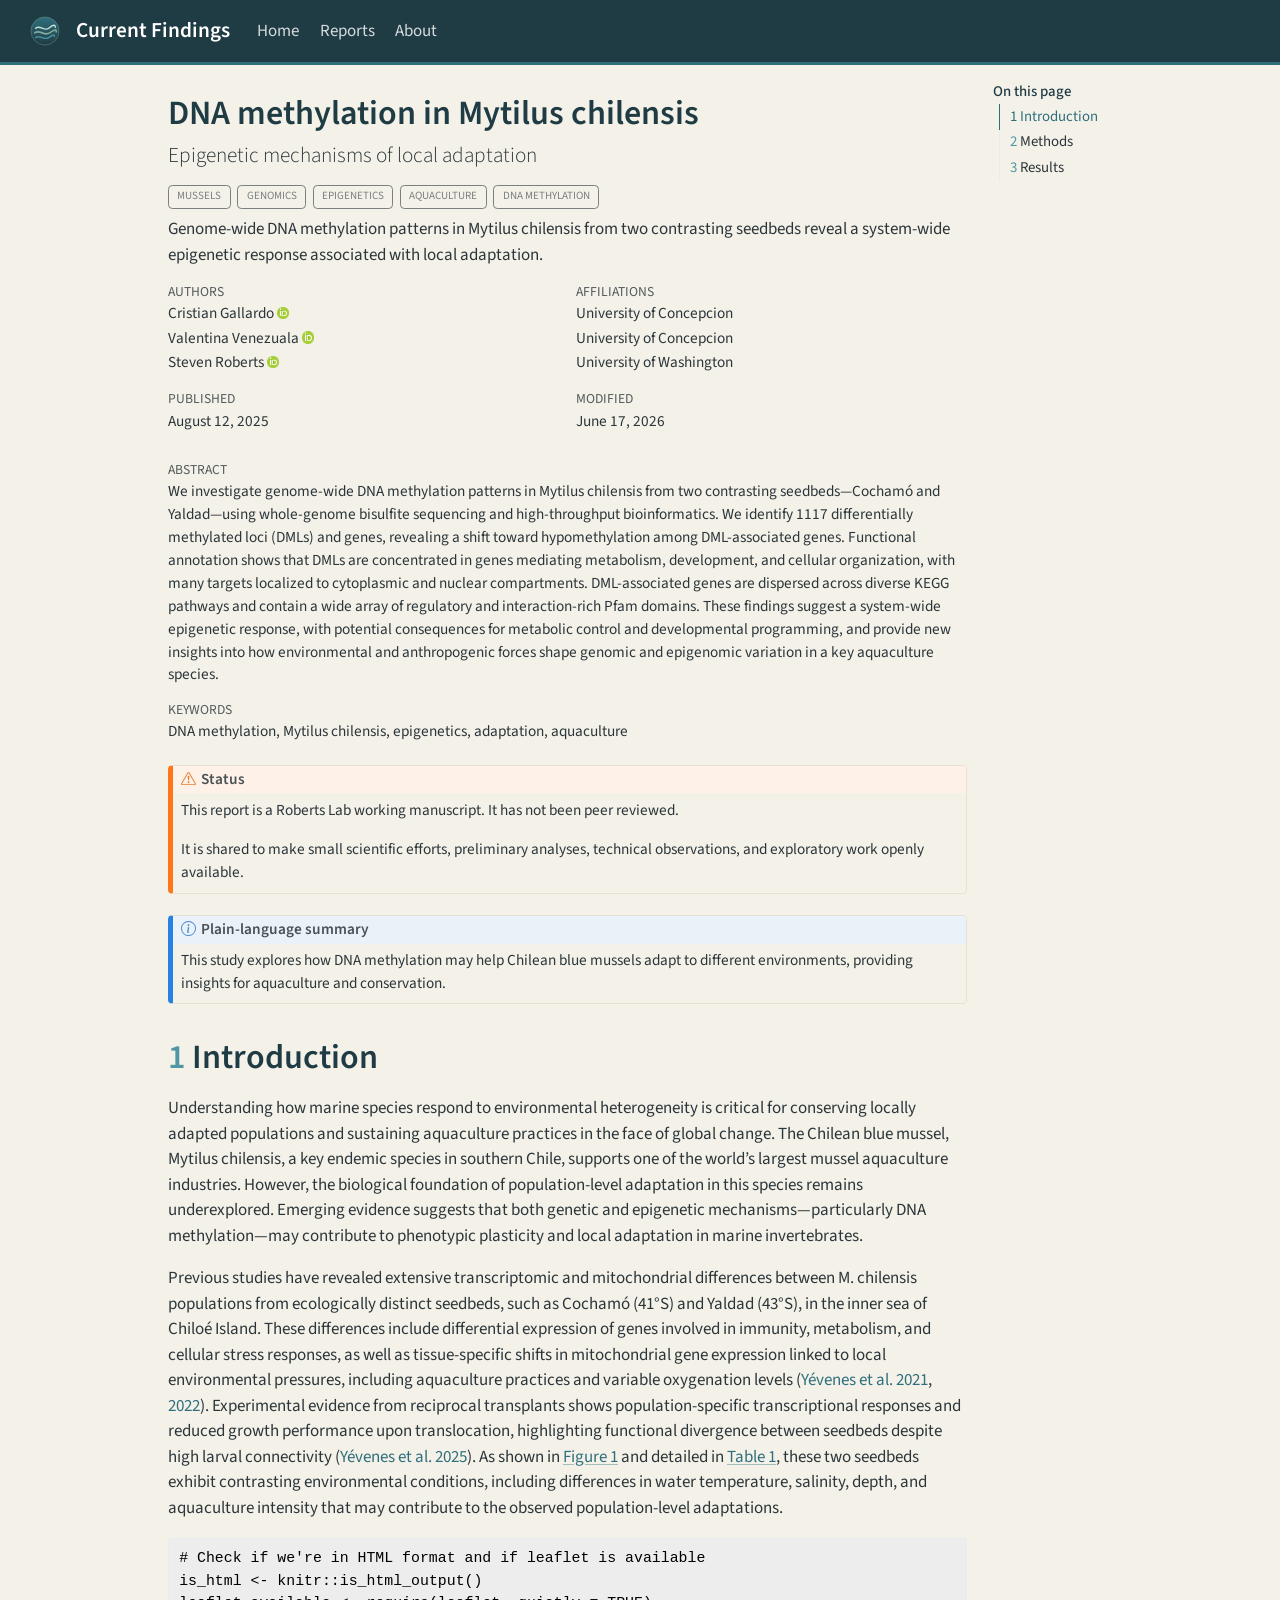
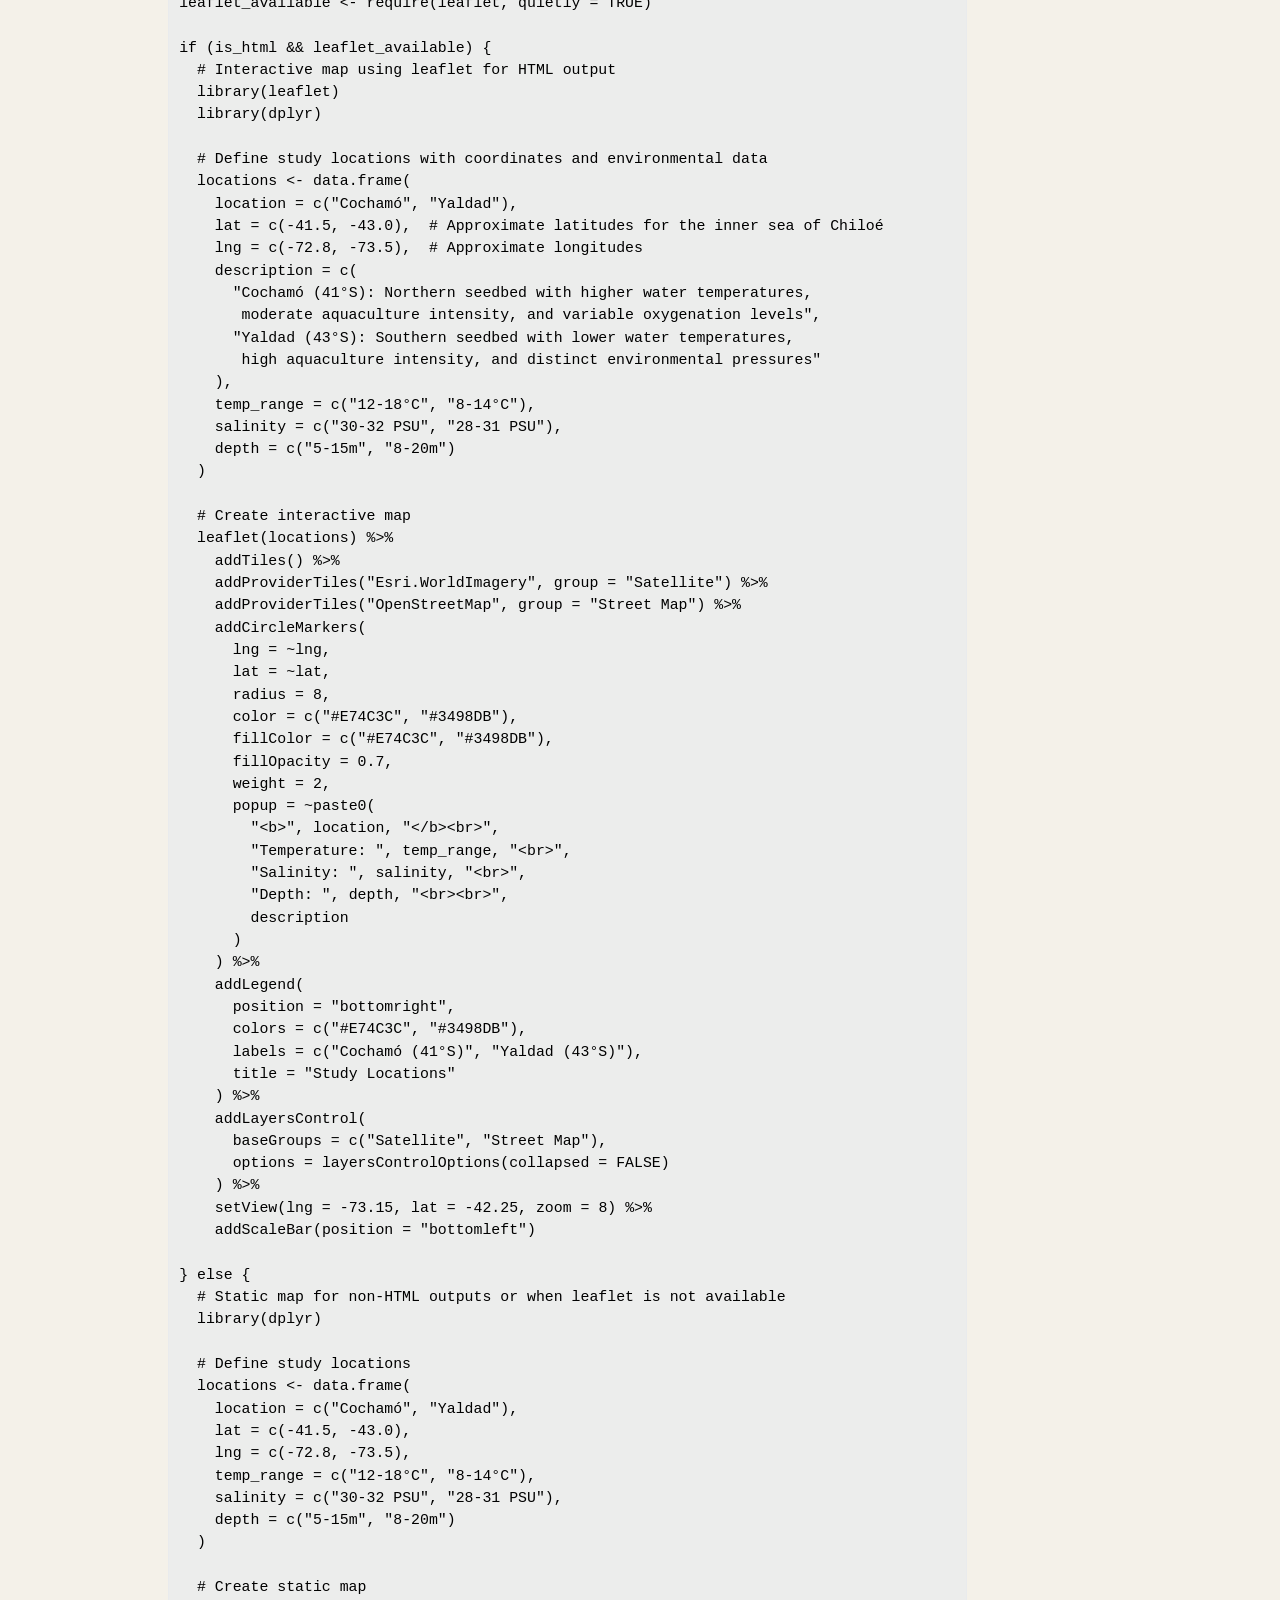
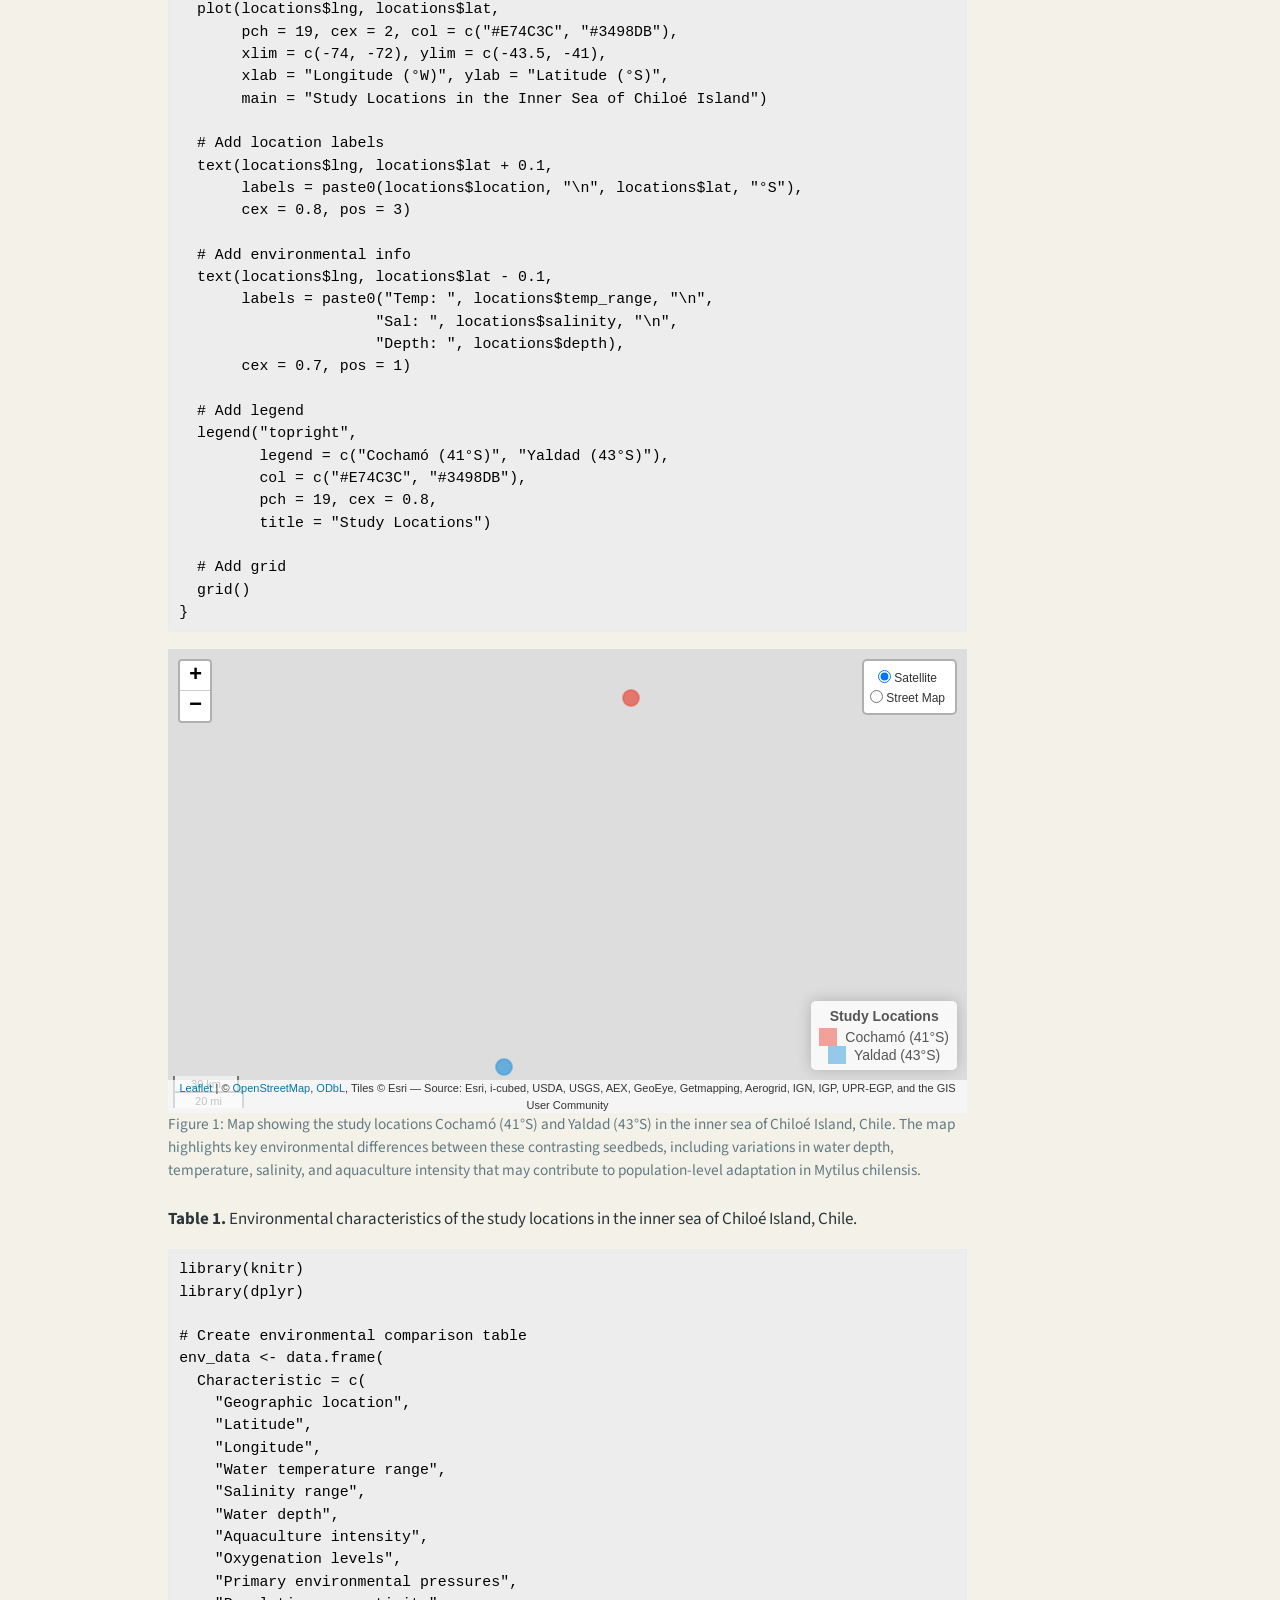
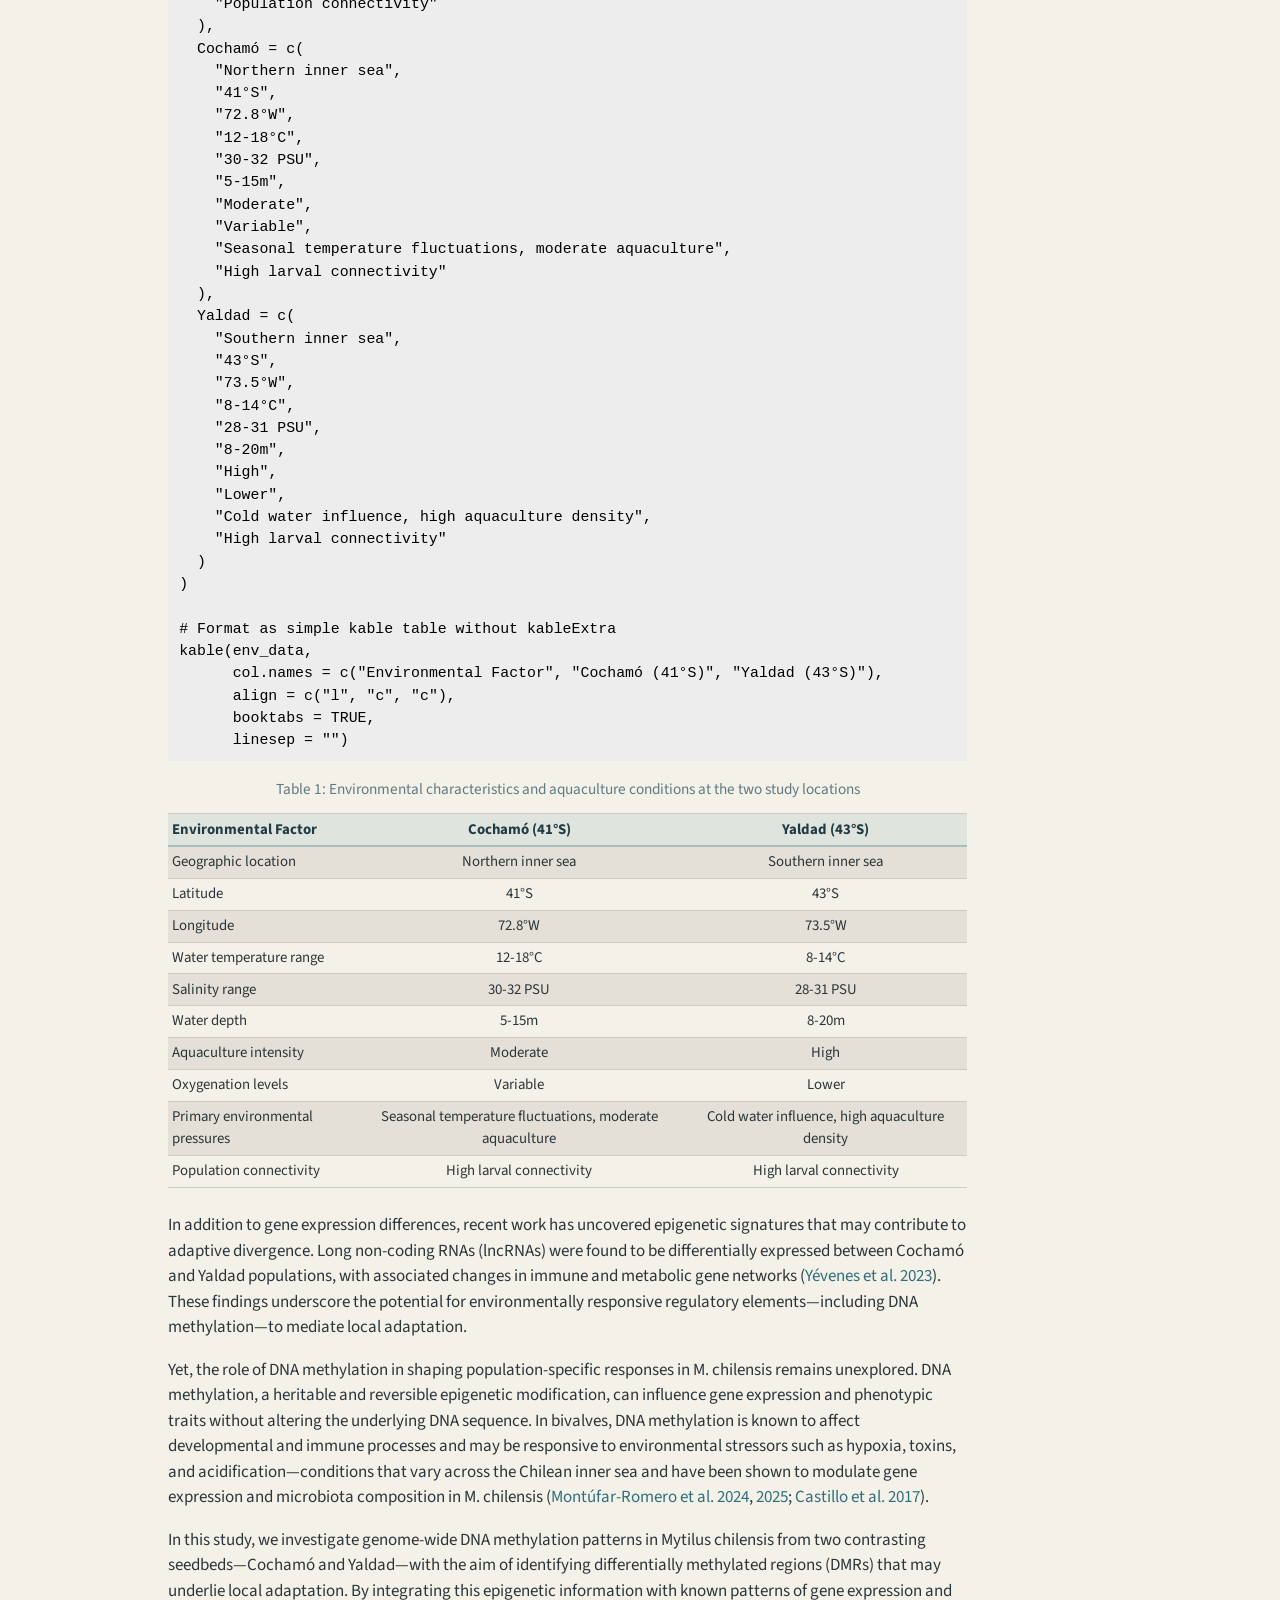
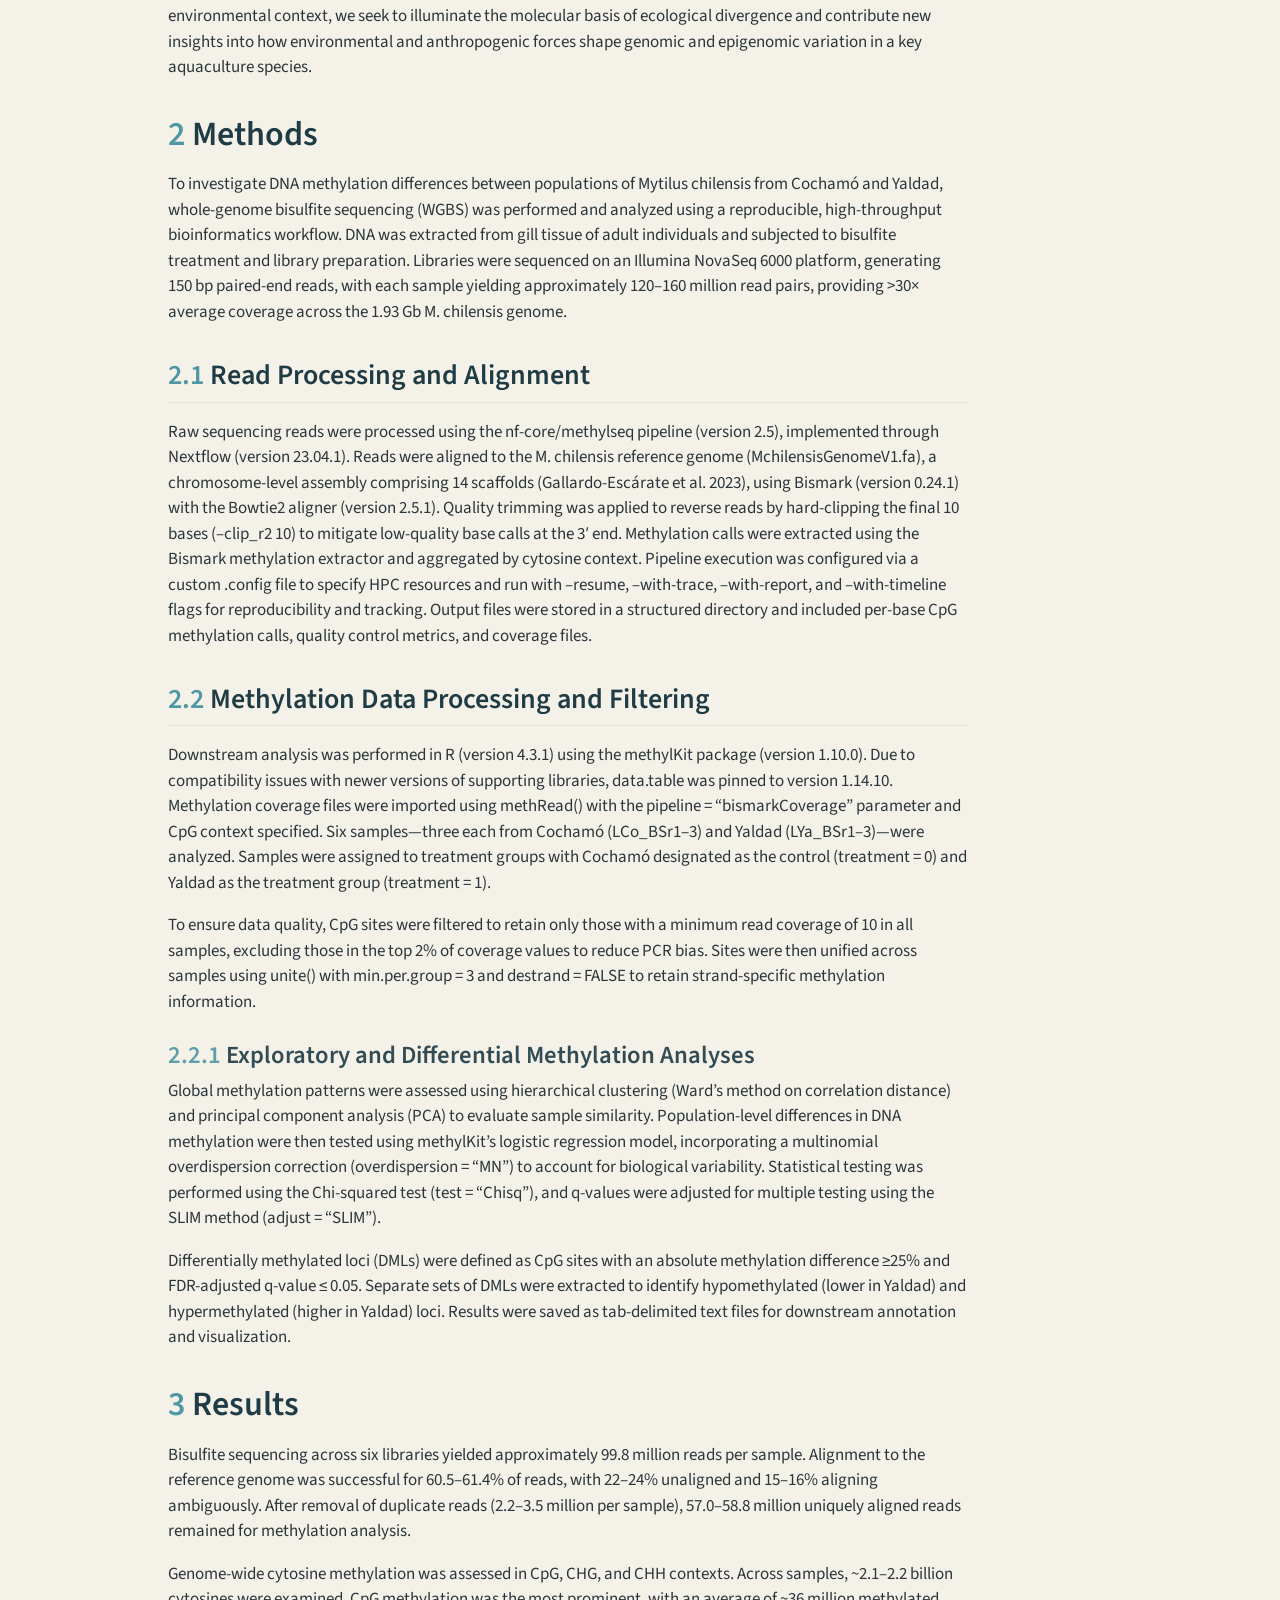
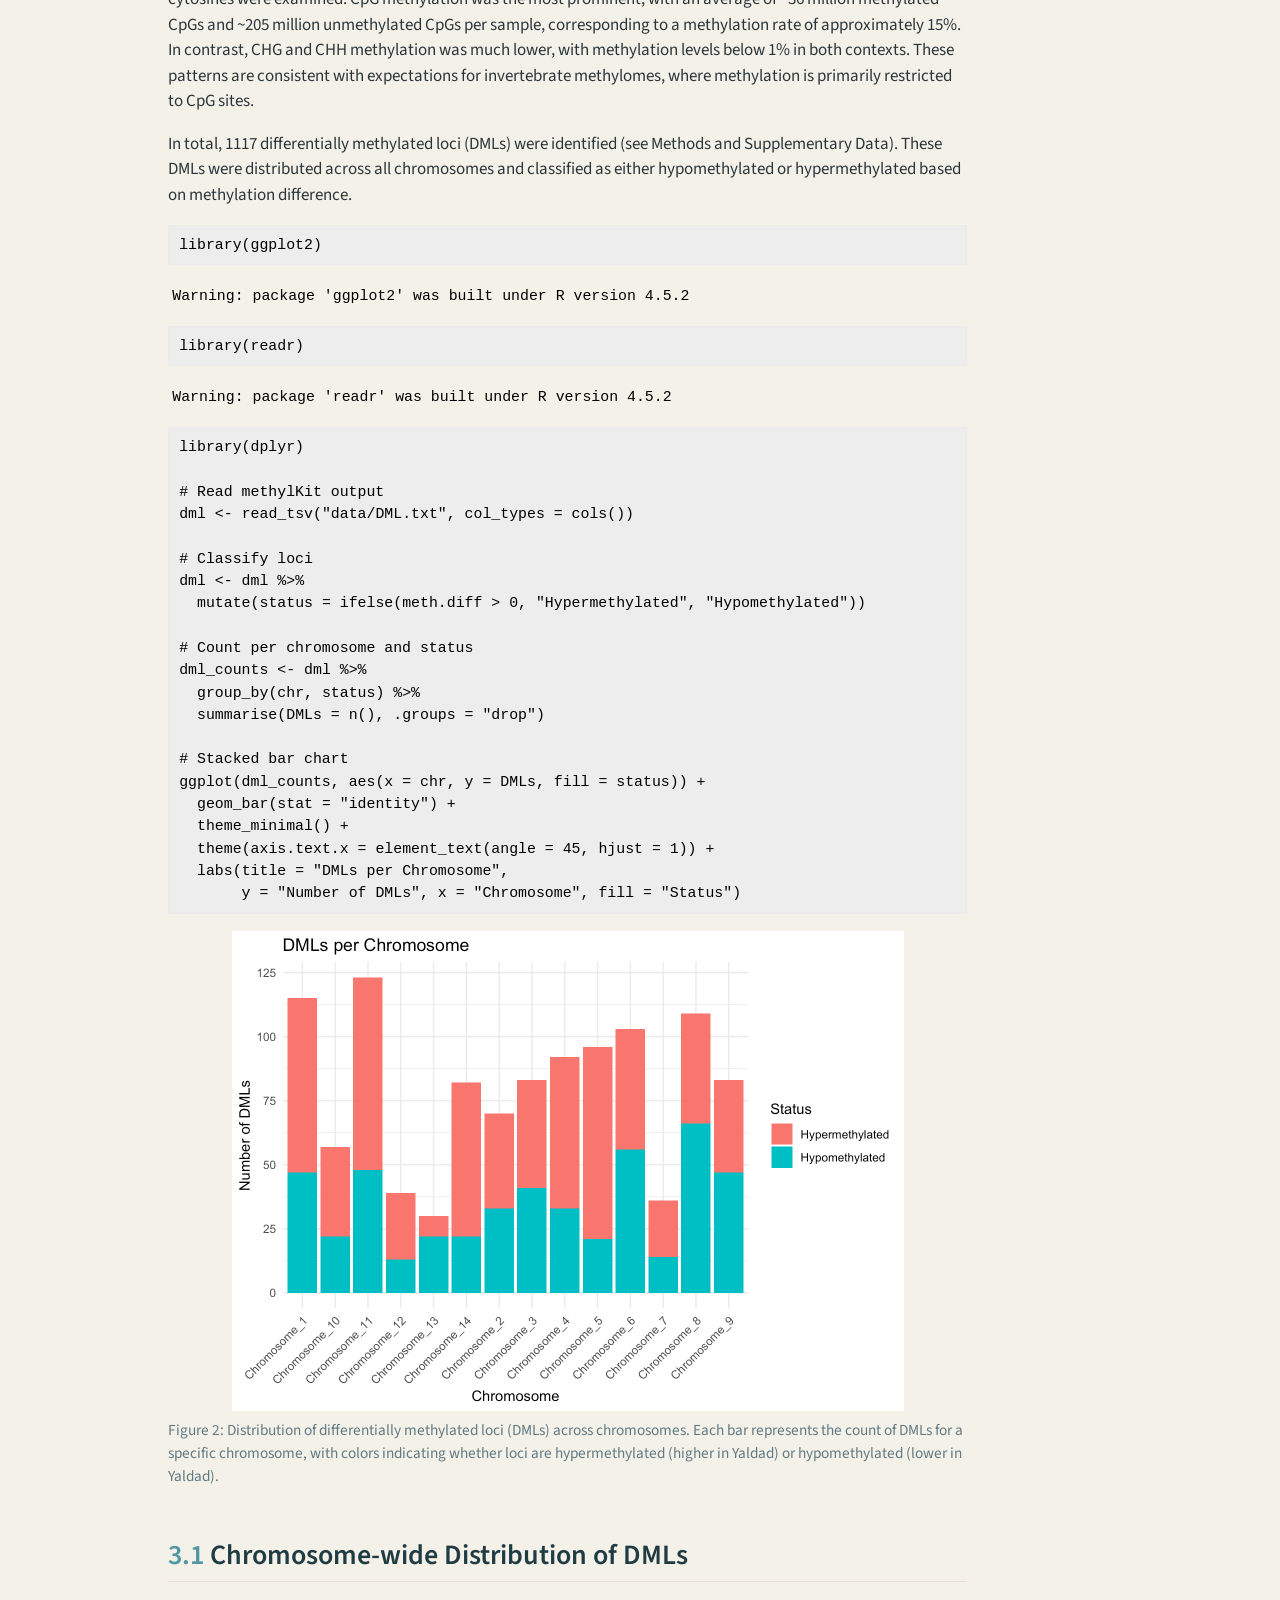
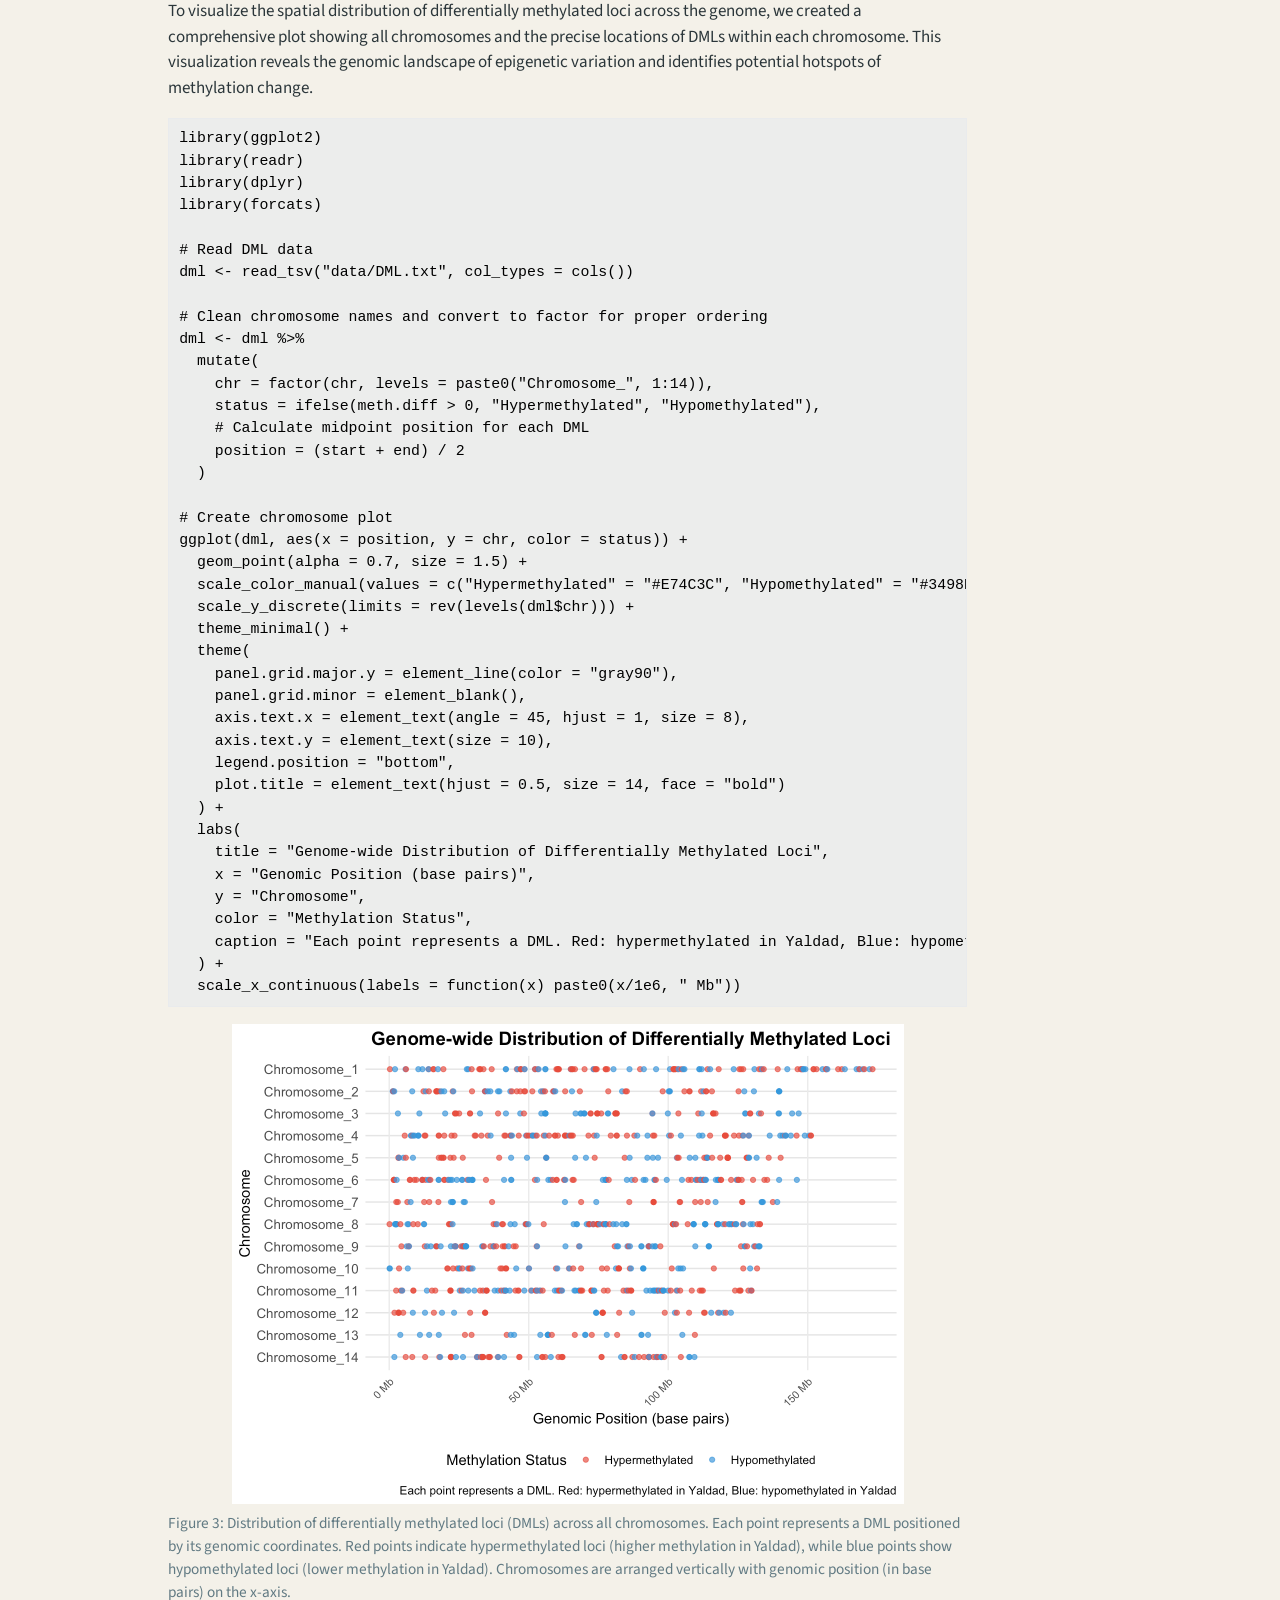
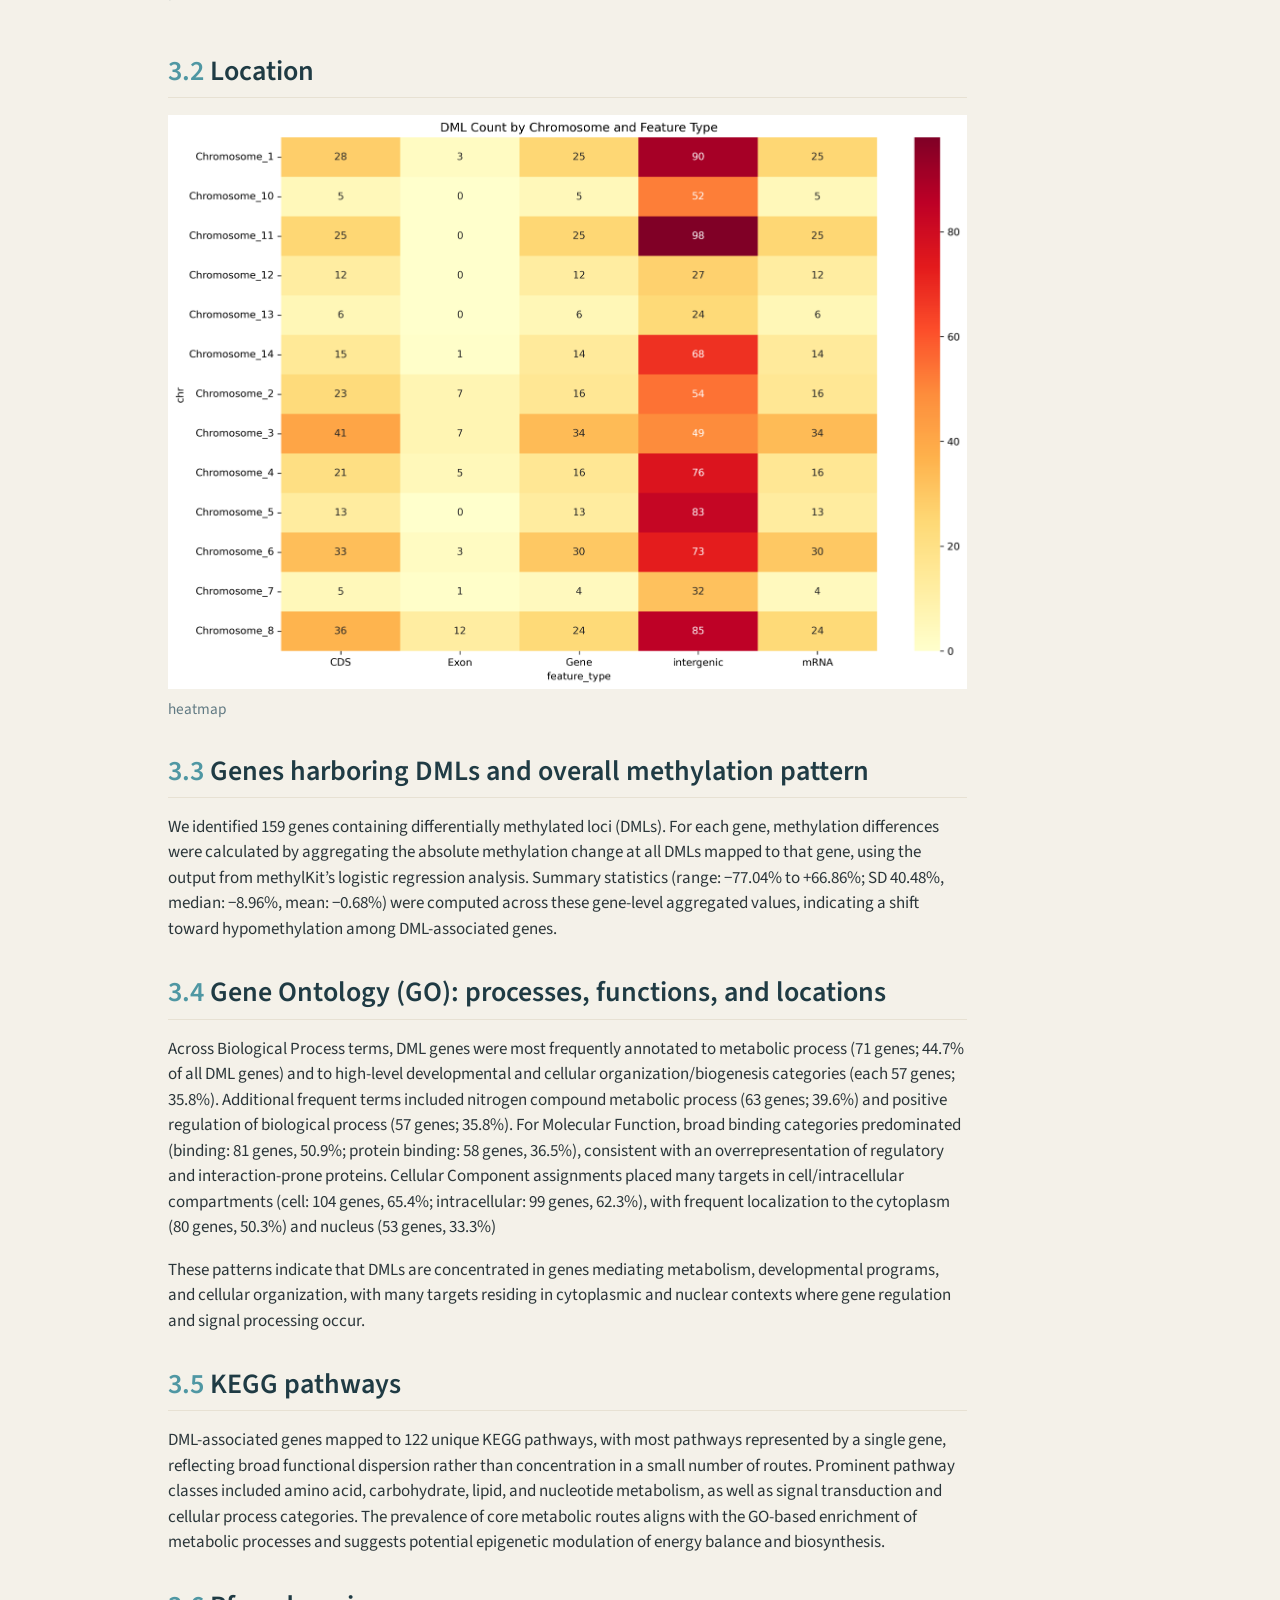
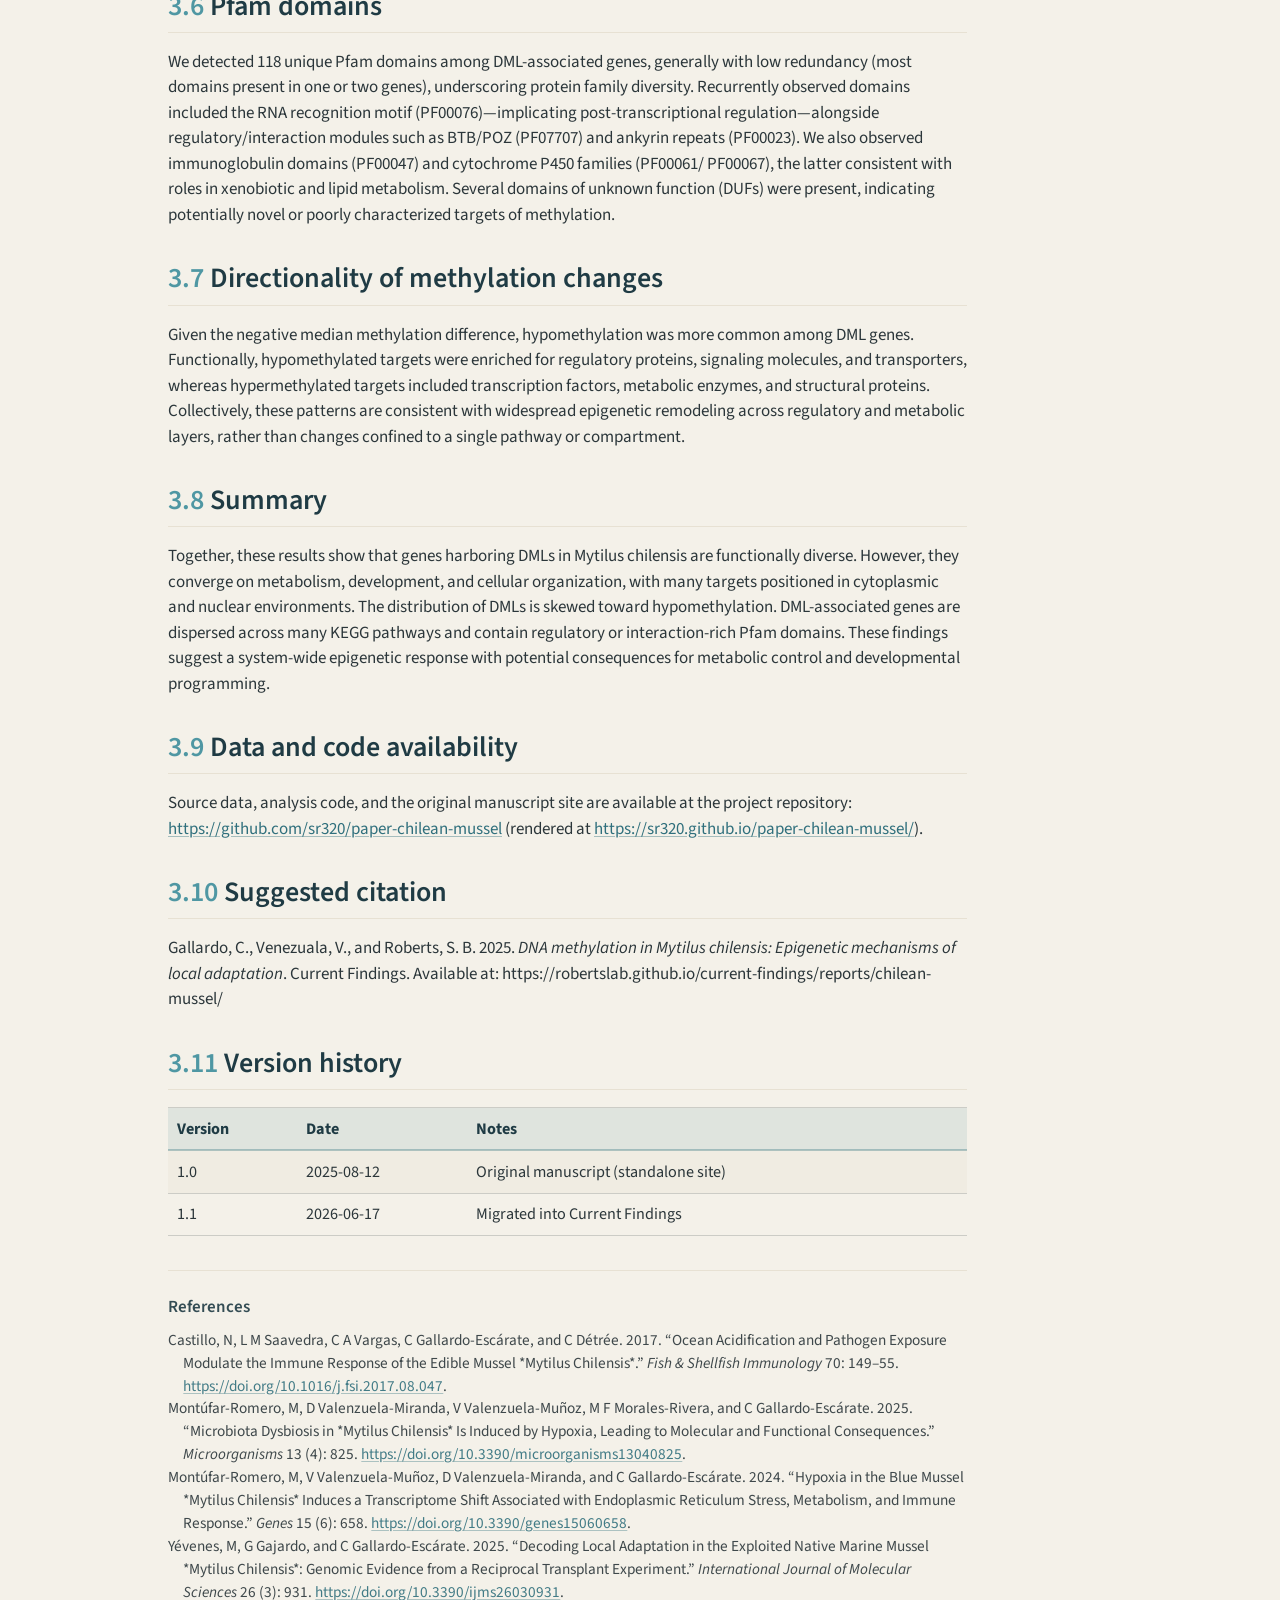
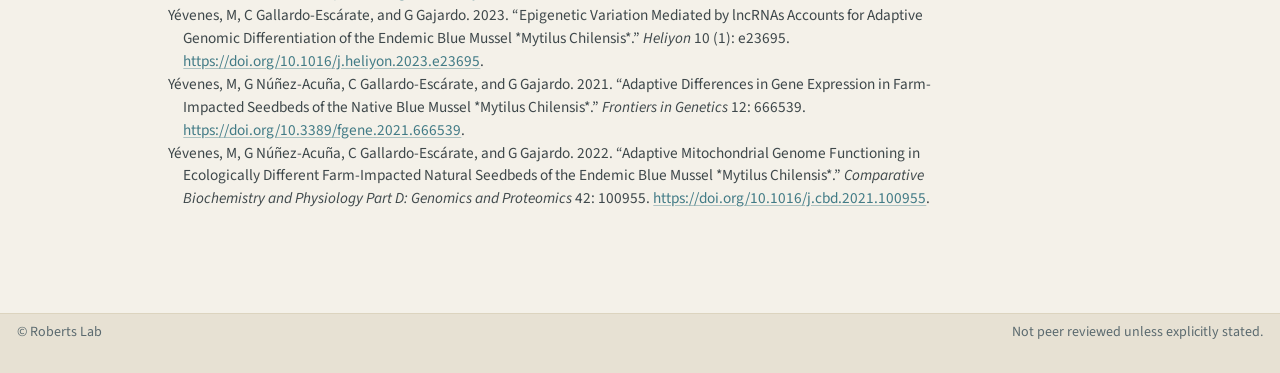
==== commit ddcec4ba: "Render Quarto site" ====
--- a/docs/reports/chilean-mussel/index.html
+++ b/docs/reports/chilean-mussel/index.html
@@ -2,7 +2,7 @@
 <html xmlns="http://www.w3.org/1999/xhtml" lang="en" xml:lang="en"><head>
 
 <meta charset="utf-8">
-<meta name="generator" content="quarto-1.7.33">
+<meta name="generator" content="quarto-1.9.38">
 
 <meta name="viewport" content="width=device-width, initial-scale=1.0, user-scalable=yes">
 
@@ -15,6 +15,9 @@
 
 <title>DNA methylation in Mytilus chilensis – Current Findings</title>
 <style>
+/* Default styles provided by pandoc.
+** See https://pandoc.org/MANUAL.html#variables-for-html for config info.
+*/
 code{white-space: pre-wrap;}
 span.smallcaps{font-variant: small-caps;}
 div.columns{display: flex; gap: min(4vw, 1.5em);}
@@ -65,7 +68,6 @@
 div.csl-bib-body { }
 div.csl-entry {
   clear: both;
-  margin-bottom: 0em;
 }
 .hanging-indent div.csl-entry {
   margin-left:2em;
@@ -98,10 +100,10 @@
 <script src="../../site_libs/quarto-html/tippy.umd.min.js"></script>
 <script src="../../site_libs/quarto-html/anchor.min.js"></script>
 <link href="../../site_libs/quarto-html/tippy.css" rel="stylesheet">
-<link href="../../site_libs/quarto-html/quarto-syntax-highlighting-ea385d0e468b0dd5ea5bf0780b1290d9.css" rel="stylesheet" id="quarto-text-highlighting-styles">
+<link href="../../site_libs/quarto-html/quarto-syntax-highlighting-15634bcf2e68342d4ad2dfa704d543f6.css" rel="stylesheet" id="quarto-text-highlighting-styles">
 <script src="../../site_libs/bootstrap/bootstrap.min.js"></script>
 <link href="../../site_libs/bootstrap/bootstrap-icons.css" rel="stylesheet">
-<link href="../../site_libs/bootstrap/bootstrap-c248ecf6e5b300499dd02358a40ea374.min.css" rel="stylesheet" append-hash="true" id="quarto-bootstrap" data-mode="light">
+<link href="../../site_libs/bootstrap/bootstrap-f3a7e4420bdcbdb5f5332fa4f27636c7.min.css" rel="stylesheet" append-hash="true" id="quarto-bootstrap" data-mode="light">
 <script id="quarto-search-options" type="application/json">{
   "location": "navbar",
   "copy-button": false,
@@ -153,7 +155,8 @@
       <div class="navbar-container container-fluid">
       <div class="navbar-brand-container mx-auto">
     <a href="../../index.html" class="navbar-brand navbar-brand-logo">
-    <img src="../../assets/logo.svg" alt="Current Findings logo" class="navbar-logo">
+    <img src="../../assets/logo.svg" alt="Current Findings logo" class="navbar-logo light-content">
+    <img src="../../assets/logo.svg" alt="Current Findings logo" class="navbar-logo dark-content">
     </a>
     <a class="navbar-brand" href="../../index.html">
     <span class="navbar-title">Current Findings</span>
@@ -320,7 +323,7 @@
 <i class="callout-icon"></i>
 </div>
 <div class="callout-title-container flex-fill">
-Status
+<span class="screen-reader-only">Warning</span>Status
 </div>
 </div>
 <div class="callout-body-container callout-body">
@@ -334,7 +337,7 @@
 <i class="callout-icon"></i>
 </div>
 <div class="callout-title-container flex-fill">
-Plain-language summary
+<span class="screen-reader-only">Note</span>Plain-language summary
 </div>
 </div>
 <div class="callout-body-container callout-body">
@@ -344,9 +347,9 @@
 <section id="introduction" class="level1" data-number="1">
 <h1 data-number="1"><span class="header-section-number">1</span> Introduction</h1>
 <p>Understanding how marine species respond to environmental heterogeneity is critical for conserving locally adapted populations and sustaining aquaculture practices in the face of global change. The Chilean blue mussel, Mytilus chilensis, a key endemic species in southern Chile, supports one of the world’s largest mussel aquaculture industries. However, the biological foundation of population-level adaptation in this species remains underexplored. Emerging evidence suggests that both genetic and epigenetic mechanisms—particularly DNA methylation—may contribute to phenotypic plasticity and local adaptation in marine invertebrates.</p>
-<p>Previous studies have revealed extensive transcriptomic and mitochondrial differences between M. chilensis populations from ecologically distinct seedbeds, such as Cochamó (41°S) and Yaldad (43°S), in the inner sea of Chiloé Island. These differences include differential expression of genes involved in immunity, metabolism, and cellular stress responses, as well as tissue-specific shifts in mitochondrial gene expression linked to local environmental pressures, including aquaculture practices and variable oxygenation levels <span class="citation" data-cites="yevenes2021adaptive yevenes2022adaptive">(<a href="#ref-yevenes2021adaptive" role="doc-biblioref">Yévenes et al. 2021</a>, <a href="#ref-yevenes2022adaptive" role="doc-biblioref">2022</a>)</span>. Experimental evidence from reciprocal transplants shows population-specific transcriptional responses and reduced growth performance upon translocation, highlighting functional divergence between seedbeds despite high larval connectivity <span class="citation" data-cites="yevenes2025decoding">(<a href="#ref-yevenes2025decoding" role="doc-biblioref">Yévenes, Gajardo, and Gallardo-Escárate 2025</a>)</span>. As shown in <a href="#fig-study-locations" class="quarto-xref">Figure&nbsp;1</a> and detailed in <a href="#tbl-env-comparison" class="quarto-xref">Table&nbsp;1</a>, these two seedbeds exhibit contrasting environmental conditions, including differences in water temperature, salinity, depth, and aquaculture intensity that may contribute to the observed population-level adaptations.</p>
+<p>Previous studies have revealed extensive transcriptomic and mitochondrial differences between M. chilensis populations from ecologically distinct seedbeds, such as Cochamó (41°S) and Yaldad (43°S), in the inner sea of Chiloé Island. These differences include differential expression of genes involved in immunity, metabolism, and cellular stress responses, as well as tissue-specific shifts in mitochondrial gene expression linked to local environmental pressures, including aquaculture practices and variable oxygenation levels <span class="citation" data-cites="yevenes2021adaptive yevenes2022adaptive">(<a href="#ref-yevenes2021adaptive" role="doc-biblioref">Yévenes et al. 2021</a>, <a href="#ref-yevenes2022adaptive" role="doc-biblioref">2022</a>)</span>. Experimental evidence from reciprocal transplants shows population-specific transcriptional responses and reduced growth performance upon translocation, highlighting functional divergence between seedbeds despite high larval connectivity <span class="citation" data-cites="yevenes2025decoding">(<a href="#ref-yevenes2025decoding" role="doc-biblioref">Yévenes et al. 2025</a>)</span>. As shown in <a href="#fig-study-locations" class="quarto-xref">Figure&nbsp;1</a> and detailed in <a href="#tbl-env-comparison" class="quarto-xref">Table&nbsp;1</a>, these two seedbeds exhibit contrasting environmental conditions, including differences in water temperature, salinity, depth, and aquaculture intensity that may contribute to the observed population-level adaptations.</p>
 <div class="cell">
-<div class="sourceCode cell-code" id="cb1"><pre class="sourceCode r code-with-copy"><code class="sourceCode r"><span id="cb1-1"><a href="#cb1-1" aria-hidden="true" tabindex="-1"></a><span class="co"># Check if we're in HTML format and if leaflet is available</span></span>
+<div class="code-copy-outer-scaffold"><div class="sourceCode cell-code" id="cb1"><pre class="sourceCode r code-with-copy"><code class="sourceCode r"><span id="cb1-1"><a href="#cb1-1" aria-hidden="true" tabindex="-1"></a><span class="co"># Check if we're in HTML format and if leaflet is available</span></span>
 <span id="cb1-2"><a href="#cb1-2" aria-hidden="true" tabindex="-1"></a>is_html <span class="ot">&lt;-</span> knitr<span class="sc">::</span><span class="fu">is_html_output</span>()</span>
 <span id="cb1-3"><a href="#cb1-3" aria-hidden="true" tabindex="-1"></a>leaflet_available <span class="ot">&lt;-</span> <span class="fu">require</span>(leaflet, <span class="at">quietly =</span> <span class="cn">TRUE</span>)</span>
 <span id="cb1-4"><a href="#cb1-4" aria-hidden="true" tabindex="-1"></a></span>
@@ -447,7 +450,7 @@
 <span id="cb1-99"><a href="#cb1-99" aria-hidden="true" tabindex="-1"></a></span>
 <span id="cb1-100"><a href="#cb1-100" aria-hidden="true" tabindex="-1"></a>  <span class="co"># Add grid</span></span>
 <span id="cb1-101"><a href="#cb1-101" aria-hidden="true" tabindex="-1"></a>  <span class="fu">grid</span>()</span>
-<span id="cb1-102"><a href="#cb1-102" aria-hidden="true" tabindex="-1"></a>}</span></code><button title="Copy to Clipboard" class="code-copy-button"><i class="bi"></i></button></pre></div>
+<span id="cb1-102"><a href="#cb1-102" aria-hidden="true" tabindex="-1"></a>}</span></code></pre></div><button title="Copy to Clipboard" class="code-copy-button"><i class="bi"></i></button></div>
 <div id="fig-study-locations" class="cell-output-display quarto-float quarto-figure quarto-figure-center anchored">
 <figure class="quarto-float quarto-float-fig figure">
 <div aria-describedby="fig-study-locations-caption-0ceaefa1-69ba-4598-a22c-09a6ac19f8ca">
@@ -462,7 +465,7 @@
 </div>
 <p><strong>Table 1.</strong> Environmental characteristics of the study locations in the inner sea of Chiloé Island, Chile.</p>
 <div class="cell">
-<div class="sourceCode cell-code" id="cb2"><pre class="sourceCode r code-with-copy"><code class="sourceCode r"><span id="cb2-1"><a href="#cb2-1" aria-hidden="true" tabindex="-1"></a><span class="fu">library</span>(knitr)</span>
+<div class="code-copy-outer-scaffold"><div class="sourceCode cell-code" id="cb2"><pre class="sourceCode r code-with-copy"><code class="sourceCode r"><span id="cb2-1"><a href="#cb2-1" aria-hidden="true" tabindex="-1"></a><span class="fu">library</span>(knitr)</span>
 <span id="cb2-2"><a href="#cb2-2" aria-hidden="true" tabindex="-1"></a><span class="fu">library</span>(dplyr)</span>
 <span id="cb2-3"><a href="#cb2-3" aria-hidden="true" tabindex="-1"></a></span>
 <span id="cb2-4"><a href="#cb2-4" aria-hidden="true" tabindex="-1"></a><span class="co"># Create environmental comparison table</span></span>
@@ -510,7 +513,7 @@
 <span id="cb2-46"><a href="#cb2-46" aria-hidden="true" tabindex="-1"></a>      <span class="at">col.names =</span> <span class="fu">c</span>(<span class="st">"Environmental Factor"</span>, <span class="st">"Cochamó (41°S)"</span>, <span class="st">"Yaldad (43°S)"</span>),</span>
 <span id="cb2-47"><a href="#cb2-47" aria-hidden="true" tabindex="-1"></a>      <span class="at">align =</span> <span class="fu">c</span>(<span class="st">"l"</span>, <span class="st">"c"</span>, <span class="st">"c"</span>),</span>
 <span id="cb2-48"><a href="#cb2-48" aria-hidden="true" tabindex="-1"></a>      <span class="at">booktabs =</span> <span class="cn">TRUE</span>,</span>
-<span id="cb2-49"><a href="#cb2-49" aria-hidden="true" tabindex="-1"></a>      <span class="at">linesep =</span> <span class="st">""</span>)</span></code><button title="Copy to Clipboard" class="code-copy-button"><i class="bi"></i></button></pre></div>
+<span id="cb2-49"><a href="#cb2-49" aria-hidden="true" tabindex="-1"></a>      <span class="at">linesep =</span> <span class="st">""</span>)</span></code></pre></div><button title="Copy to Clipboard" class="code-copy-button"><i class="bi"></i></button></div>
 <div id="tbl-env-comparison" class="cell quarto-float quarto-figure quarto-figure-center anchored">
 <figure class="quarto-float quarto-float-tbl figure">
 <figcaption class="quarto-float-caption-top quarto-float-caption quarto-float-tbl" id="tbl-env-comparison-caption-0ceaefa1-69ba-4598-a22c-09a6ac19f8ca">
@@ -518,7 +521,7 @@
 </figcaption>
 <div aria-describedby="tbl-env-comparison-caption-0ceaefa1-69ba-4598-a22c-09a6ac19f8ca">
 <div class="cell-output-display">
-<table class="do-not-create-environment cell caption-top table table-sm table-striped small">
+<table class="cell caption-top table table-sm table-striped small">
 <colgroup>
 <col style="width: 23%">
 <col style="width: 41%">
@@ -589,7 +592,7 @@
 </figure>
 </div>
 </div>
-<p>In addition to gene expression differences, recent work has uncovered epigenetic signatures that may contribute to adaptive divergence. Long non-coding RNAs (lncRNAs) were found to be differentially expressed between Cochamó and Yaldad populations, with associated changes in immune and metabolic gene networks <span class="citation" data-cites="yevenes2023epigenetic">(<a href="#ref-yevenes2023epigenetic" role="doc-biblioref">Yévenes, Gallardo-Escárate, and Gajardo 2023</a>)</span>. These findings underscore the potential for environmentally responsive regulatory elements—including DNA methylation—to mediate local adaptation.</p>
+<p>In addition to gene expression differences, recent work has uncovered epigenetic signatures that may contribute to adaptive divergence. Long non-coding RNAs (lncRNAs) were found to be differentially expressed between Cochamó and Yaldad populations, with associated changes in immune and metabolic gene networks <span class="citation" data-cites="yevenes2023epigenetic">(<a href="#ref-yevenes2023epigenetic" role="doc-biblioref">Yévenes et al. 2023</a>)</span>. These findings underscore the potential for environmentally responsive regulatory elements—including DNA methylation—to mediate local adaptation.</p>
 <p>Yet, the role of DNA methylation in shaping population-specific responses in M. chilensis remains unexplored. DNA methylation, a heritable and reversible epigenetic modification, can influence gene expression and phenotypic traits without altering the underlying DNA sequence. In bivalves, DNA methylation is known to affect developmental and immune processes and may be responsive to environmental stressors such as hypoxia, toxins, and acidification—conditions that vary across the Chilean inner sea and have been shown to modulate gene expression and microbiota composition in M. chilensis <span class="citation" data-cites="montufar2024hypoxia castillo2017ocean montufar2025microbiota">(<a href="#ref-montufar2024hypoxia" role="doc-biblioref">Montúfar-Romero et al. 2024</a>, <a href="#ref-montufar2025microbiota" role="doc-biblioref">2025</a>; <a href="#ref-castillo2017ocean" role="doc-biblioref">Castillo et al. 2017</a>)</span>.</p>
 <p>In this study, we investigate genome-wide DNA methylation patterns in Mytilus chilensis from two contrasting seedbeds—Cochamó and Yaldad—with the aim of identifying differentially methylated regions (DMRs) that may underlie local adaptation. By integrating this epigenetic information with known patterns of gene expression and environmental context, we seek to illuminate the molecular basis of ecological divergence and contribute new insights into how environmental and anthropogenic forces shape genomic and epigenomic variation in a key aquaculture species.</p>
 </section>
@@ -617,15 +620,15 @@
 <p>Genome-wide cytosine methylation was assessed in CpG, CHG, and CHH contexts. Across samples, ~2.1–2.2 billion cytosines were examined. CpG methylation was the most prominent, with an average of ~36 million methylated CpGs and ~205 million unmethylated CpGs per sample, corresponding to a methylation rate of approximately 15%. In contrast, CHG and CHH methylation was much lower, with methylation levels below 1% in both contexts. These patterns are consistent with expectations for invertebrate methylomes, where methylation is primarily restricted to CpG sites.</p>
 <p>In total, 1117 differentially methylated loci (DMLs) were identified (see Methods and Supplementary Data). These DMLs were distributed across all chromosomes and classified as either hypomethylated or hypermethylated based on methylation difference.</p>
 <div class="cell">
-<div class="sourceCode cell-code" id="cb3"><pre class="sourceCode r code-with-copy"><code class="sourceCode r"><span id="cb3-1"><a href="#cb3-1" aria-hidden="true" tabindex="-1"></a><span class="fu">library</span>(ggplot2)</span></code><button title="Copy to Clipboard" class="code-copy-button"><i class="bi"></i></button></pre></div>
+<div class="code-copy-outer-scaffold"><div class="sourceCode cell-code" id="cb3"><pre class="sourceCode r code-with-copy"><code class="sourceCode r"><span id="cb3-1"><a href="#cb3-1" aria-hidden="true" tabindex="-1"></a><span class="fu">library</span>(ggplot2)</span></code></pre></div><button title="Copy to Clipboard" class="code-copy-button"><i class="bi"></i></button></div>
 <div class="cell-output cell-output-stderr">
 <pre><code>Warning: package 'ggplot2' was built under R version 4.5.2</code></pre>
 </div>
-<div class="sourceCode cell-code" id="cb5"><pre class="sourceCode r code-with-copy"><code class="sourceCode r"><span id="cb5-1"><a href="#cb5-1" aria-hidden="true" tabindex="-1"></a><span class="fu">library</span>(readr)</span></code><button title="Copy to Clipboard" class="code-copy-button"><i class="bi"></i></button></pre></div>
+<div class="code-copy-outer-scaffold"><div class="sourceCode cell-code" id="cb5"><pre class="sourceCode r code-with-copy"><code class="sourceCode r"><span id="cb5-1"><a href="#cb5-1" aria-hidden="true" tabindex="-1"></a><span class="fu">library</span>(readr)</span></code></pre></div><button title="Copy to Clipboard" class="code-copy-button"><i class="bi"></i></button></div>
 <div class="cell-output cell-output-stderr">
 <pre><code>Warning: package 'readr' was built under R version 4.5.2</code></pre>
 </div>
-<div class="sourceCode cell-code" id="cb7"><pre class="sourceCode r code-with-copy"><code class="sourceCode r"><span id="cb7-1"><a href="#cb7-1" aria-hidden="true" tabindex="-1"></a><span class="fu">library</span>(dplyr)</span>
+<div class="code-copy-outer-scaffold"><div class="sourceCode cell-code" id="cb7"><pre class="sourceCode r code-with-copy"><code class="sourceCode r"><span id="cb7-1"><a href="#cb7-1" aria-hidden="true" tabindex="-1"></a><span class="fu">library</span>(dplyr)</span>
 <span id="cb7-2"><a href="#cb7-2" aria-hidden="true" tabindex="-1"></a></span>
 <span id="cb7-3"><a href="#cb7-3" aria-hidden="true" tabindex="-1"></a><span class="co"># Read methylKit output</span></span>
 <span id="cb7-4"><a href="#cb7-4" aria-hidden="true" tabindex="-1"></a>dml <span class="ot">&lt;-</span> <span class="fu">read_tsv</span>(<span class="st">"data/DML.txt"</span>, <span class="at">col_types =</span> <span class="fu">cols</span>())</span>
@@ -645,7 +648,7 @@
 <span id="cb7-18"><a href="#cb7-18" aria-hidden="true" tabindex="-1"></a>  <span class="fu">theme_minimal</span>() <span class="sc">+</span></span>
 <span id="cb7-19"><a href="#cb7-19" aria-hidden="true" tabindex="-1"></a>  <span class="fu">theme</span>(<span class="at">axis.text.x =</span> <span class="fu">element_text</span>(<span class="at">angle =</span> <span class="dv">45</span>, <span class="at">hjust =</span> <span class="dv">1</span>)) <span class="sc">+</span></span>
 <span id="cb7-20"><a href="#cb7-20" aria-hidden="true" tabindex="-1"></a>  <span class="fu">labs</span>(<span class="at">title =</span> <span class="st">"DMLs per Chromosome"</span>,</span>
-<span id="cb7-21"><a href="#cb7-21" aria-hidden="true" tabindex="-1"></a>       <span class="at">y =</span> <span class="st">"Number of DMLs"</span>, <span class="at">x =</span> <span class="st">"Chromosome"</span>, <span class="at">fill =</span> <span class="st">"Status"</span>)</span></code><button title="Copy to Clipboard" class="code-copy-button"><i class="bi"></i></button></pre></div>
+<span id="cb7-21"><a href="#cb7-21" aria-hidden="true" tabindex="-1"></a>       <span class="at">y =</span> <span class="st">"Number of DMLs"</span>, <span class="at">x =</span> <span class="st">"Chromosome"</span>, <span class="at">fill =</span> <span class="st">"Status"</span>)</span></code></pre></div><button title="Copy to Clipboard" class="code-copy-button"><i class="bi"></i></button></div>
 <div class="cell-output-display">
 <div id="fig-dml-chromosome" class="quarto-float quarto-figure quarto-figure-center anchored">
 <figure class="quarto-float quarto-float-fig figure">
@@ -663,7 +666,7 @@
 <h2 data-number="3.1" class="anchored" data-anchor-id="chromosome-wide-distribution-of-dmls"><span class="header-section-number">3.1</span> Chromosome-wide Distribution of DMLs</h2>
 <p>To visualize the spatial distribution of differentially methylated loci across the genome, we created a comprehensive plot showing all chromosomes and the precise locations of DMLs within each chromosome. This visualization reveals the genomic landscape of epigenetic variation and identifies potential hotspots of methylation change.</p>
 <div class="cell">
-<div class="sourceCode cell-code" id="cb8"><pre class="sourceCode r code-with-copy"><code class="sourceCode r"><span id="cb8-1"><a href="#cb8-1" aria-hidden="true" tabindex="-1"></a><span class="fu">library</span>(ggplot2)</span>
+<div class="code-copy-outer-scaffold"><div class="sourceCode cell-code" id="cb8"><pre class="sourceCode r code-with-copy"><code class="sourceCode r"><span id="cb8-1"><a href="#cb8-1" aria-hidden="true" tabindex="-1"></a><span class="fu">library</span>(ggplot2)</span>
 <span id="cb8-2"><a href="#cb8-2" aria-hidden="true" tabindex="-1"></a><span class="fu">library</span>(readr)</span>
 <span id="cb8-3"><a href="#cb8-3" aria-hidden="true" tabindex="-1"></a><span class="fu">library</span>(dplyr)</span>
 <span id="cb8-4"><a href="#cb8-4" aria-hidden="true" tabindex="-1"></a><span class="fu">library</span>(forcats)</span>
@@ -701,7 +704,7 @@
 <span id="cb8-36"><a href="#cb8-36" aria-hidden="true" tabindex="-1"></a>    <span class="at">color =</span> <span class="st">"Methylation Status"</span>,</span>
 <span id="cb8-37"><a href="#cb8-37" aria-hidden="true" tabindex="-1"></a>    <span class="at">caption =</span> <span class="st">"Each point represents a DML. Red: hypermethylated in Yaldad, Blue: hypomethylated in Yaldad"</span></span>
 <span id="cb8-38"><a href="#cb8-38" aria-hidden="true" tabindex="-1"></a>  ) <span class="sc">+</span></span>
-<span id="cb8-39"><a href="#cb8-39" aria-hidden="true" tabindex="-1"></a>  <span class="fu">scale_x_continuous</span>(<span class="at">labels =</span> <span class="cf">function</span>(x) <span class="fu">paste0</span>(x<span class="sc">/</span><span class="fl">1e6</span>, <span class="st">" Mb"</span>))</span></code><button title="Copy to Clipboard" class="code-copy-button"><i class="bi"></i></button></pre></div>
+<span id="cb8-39"><a href="#cb8-39" aria-hidden="true" tabindex="-1"></a>  <span class="fu">scale_x_continuous</span>(<span class="at">labels =</span> <span class="cf">function</span>(x) <span class="fu">paste0</span>(x<span class="sc">/</span><span class="fl">1e6</span>, <span class="st">" Mb"</span>))</span></code></pre></div><button title="Copy to Clipboard" class="code-copy-button"><i class="bi"></i></button></div>
 <div class="cell-output-display">
 <div id="fig-dml-genome-wide" class="quarto-float quarto-figure quarto-figure-center anchored">
 <figure class="quarto-float quarto-float-fig figure">
@@ -787,7 +790,7 @@
 </section>
 </section>
 
-<div id="quarto-appendix" class="default"><section class="quarto-appendix-contents" role="doc-bibliography" id="quarto-bibliography"><h2 class="anchored quarto-appendix-heading">References</h2><div id="refs" class="references csl-bib-body hanging-indent" data-entry-spacing="0" role="list">
+<div id="quarto-appendix" class="default"><section class="quarto-appendix-contents" role="doc-bibliography" id="quarto-bibliography"><h2 class="anchored quarto-appendix-heading">References</h2><div id="refs" class="references csl-bib-body hanging-indent" role="list">
 <div id="ref-castillo2017ocean" class="csl-entry" role="listitem">
 Castillo, N, L M Saavedra, C A Vargas, C Gallardo-Escárate, and C Détrée. 2017. <span>“Ocean Acidification and Pathogen Exposure Modulate the Immune Response of the Edible Mussel *Mytilus Chilensis*.”</span> <em>Fish &amp; Shellfish Immunology</em> 70: 149–55. <a href="https://doi.org/10.1016/j.fsi.2017.08.047">https://doi.org/10.1016/j.fsi.2017.08.047</a>.
 </div>
@@ -807,7 +810,7 @@
 Yévenes, M, G Núñez-Acuña, C Gallardo-Escárate, and G Gajardo. 2021. <span>“Adaptive Differences in Gene Expression in Farm-Impacted Seedbeds of the Native Blue Mussel *Mytilus Chilensis*.”</span> <em>Frontiers in Genetics</em> 12: 666539. <a href="https://doi.org/10.3389/fgene.2021.666539">https://doi.org/10.3389/fgene.2021.666539</a>.
 </div>
 <div id="ref-yevenes2022adaptive" class="csl-entry" role="listitem">
-———. 2022. <span>“Adaptive Mitochondrial Genome Functioning in Ecologically Different Farm-Impacted Natural Seedbeds of the Endemic Blue Mussel *Mytilus Chilensis*.”</span> <em>Comparative Biochemistry and Physiology Part D: Genomics and Proteomics</em> 42: 100955. <a href="https://doi.org/10.1016/j.cbd.2021.100955">https://doi.org/10.1016/j.cbd.2021.100955</a>.
+Yévenes, M, G Núñez-Acuña, C Gallardo-Escárate, and G Gajardo. 2022. <span>“Adaptive Mitochondrial Genome Functioning in Ecologically Different Farm-Impacted Natural Seedbeds of the Endemic Blue Mussel *Mytilus Chilensis*.”</span> <em>Comparative Biochemistry and Physiology Part D: Genomics and Proteomics</em> 42: 100955. <a href="https://doi.org/10.1016/j.cbd.2021.100955">https://doi.org/10.1016/j.cbd.2021.100955</a>.
 </div>
 </div></section></div></main> <!-- /main -->
 <script id="quarto-html-after-body" type="application/javascript">
@@ -861,13 +864,14 @@
       e.clearSelection();
     }
     const getTextToCopy = function(trigger) {
-        const codeEl = trigger.previousElementSibling.cloneNode(true);
-        for (const childEl of codeEl.children) {
-          if (isCodeAnnotation(childEl)) {
-            childEl.remove();
-          }
-        }
-        return codeEl.innerText;
+      const outerScaffold = trigger.parentElement.cloneNode(true);
+      const codeEl = outerScaffold.querySelector('code');
+      for (const childEl of codeEl.children) {
+        if (isCodeAnnotation(childEl)) {
+          childEl.remove();
+        }
+      }
+      return codeEl.innerText;
     }
     const clipboard = new window.ClipboardJS('.code-copy-button:not([data-in-quarto-modal])', {
       text: getTextToCopy
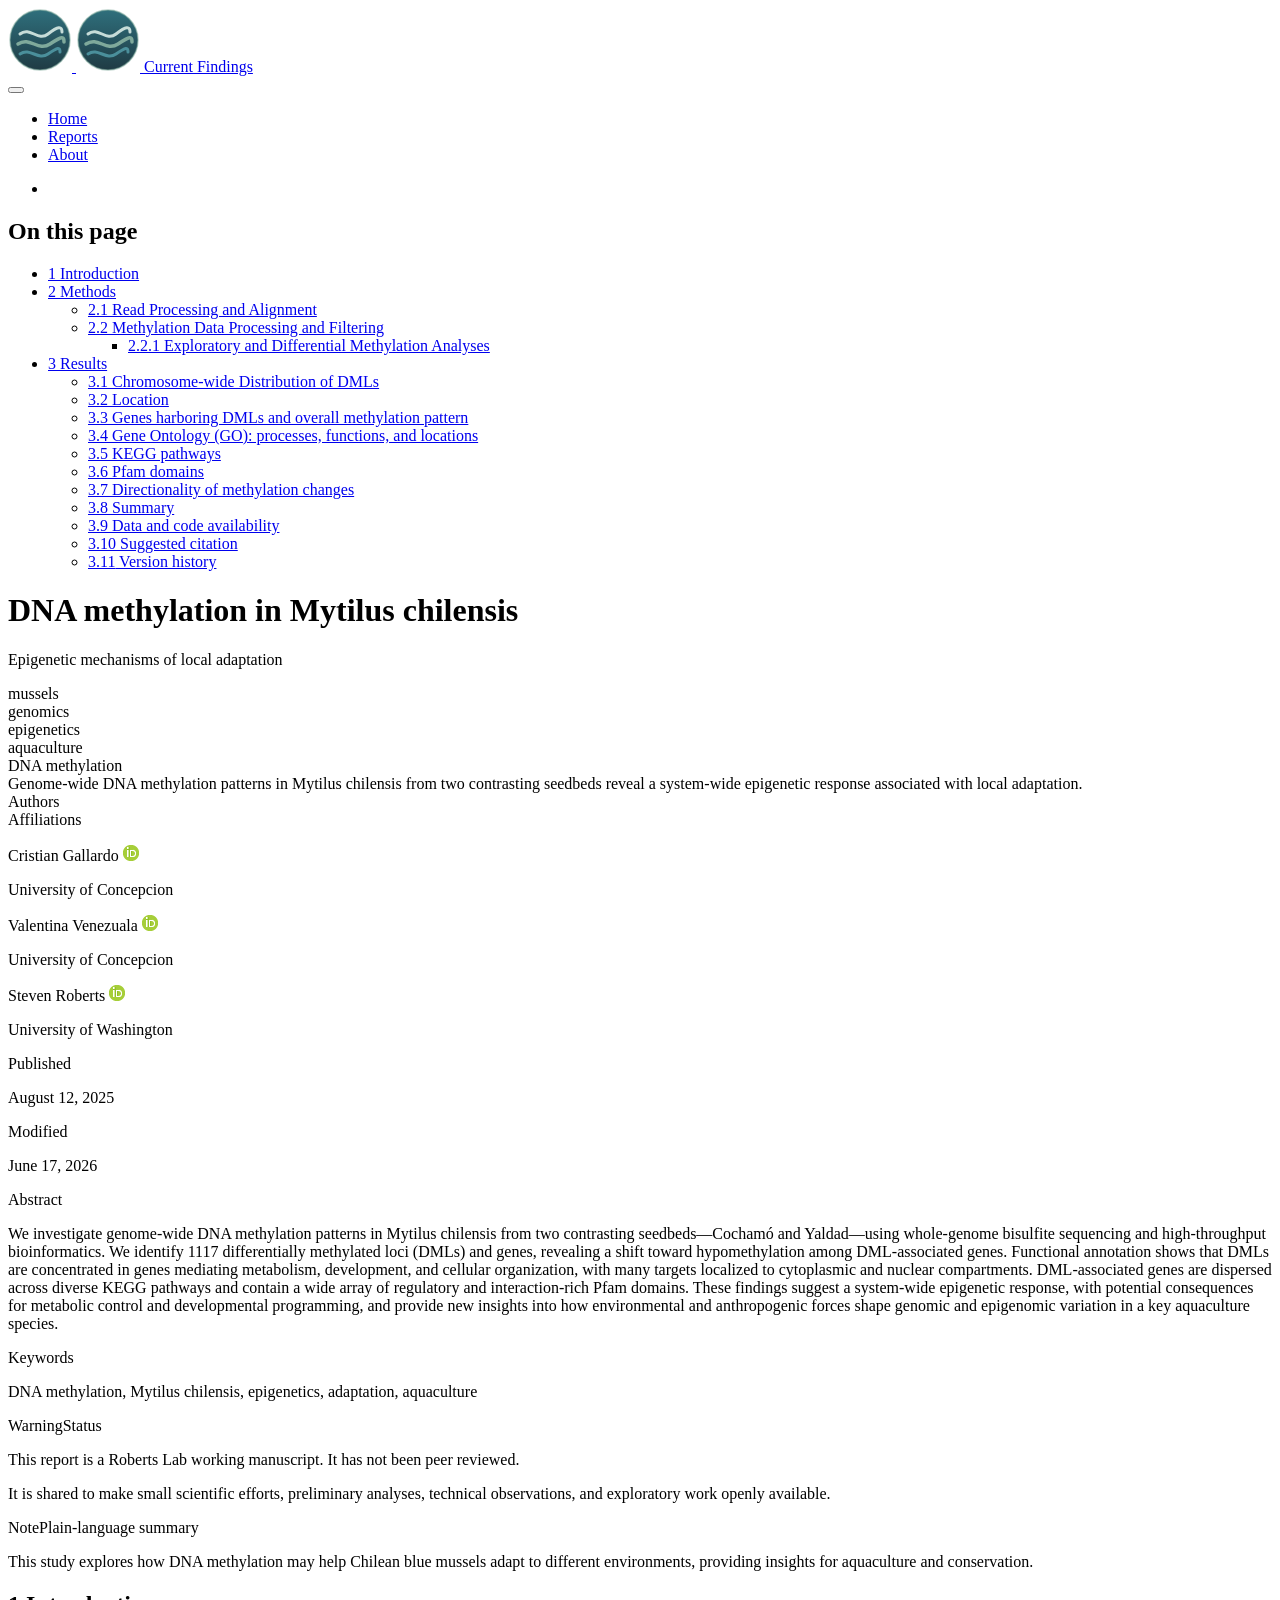
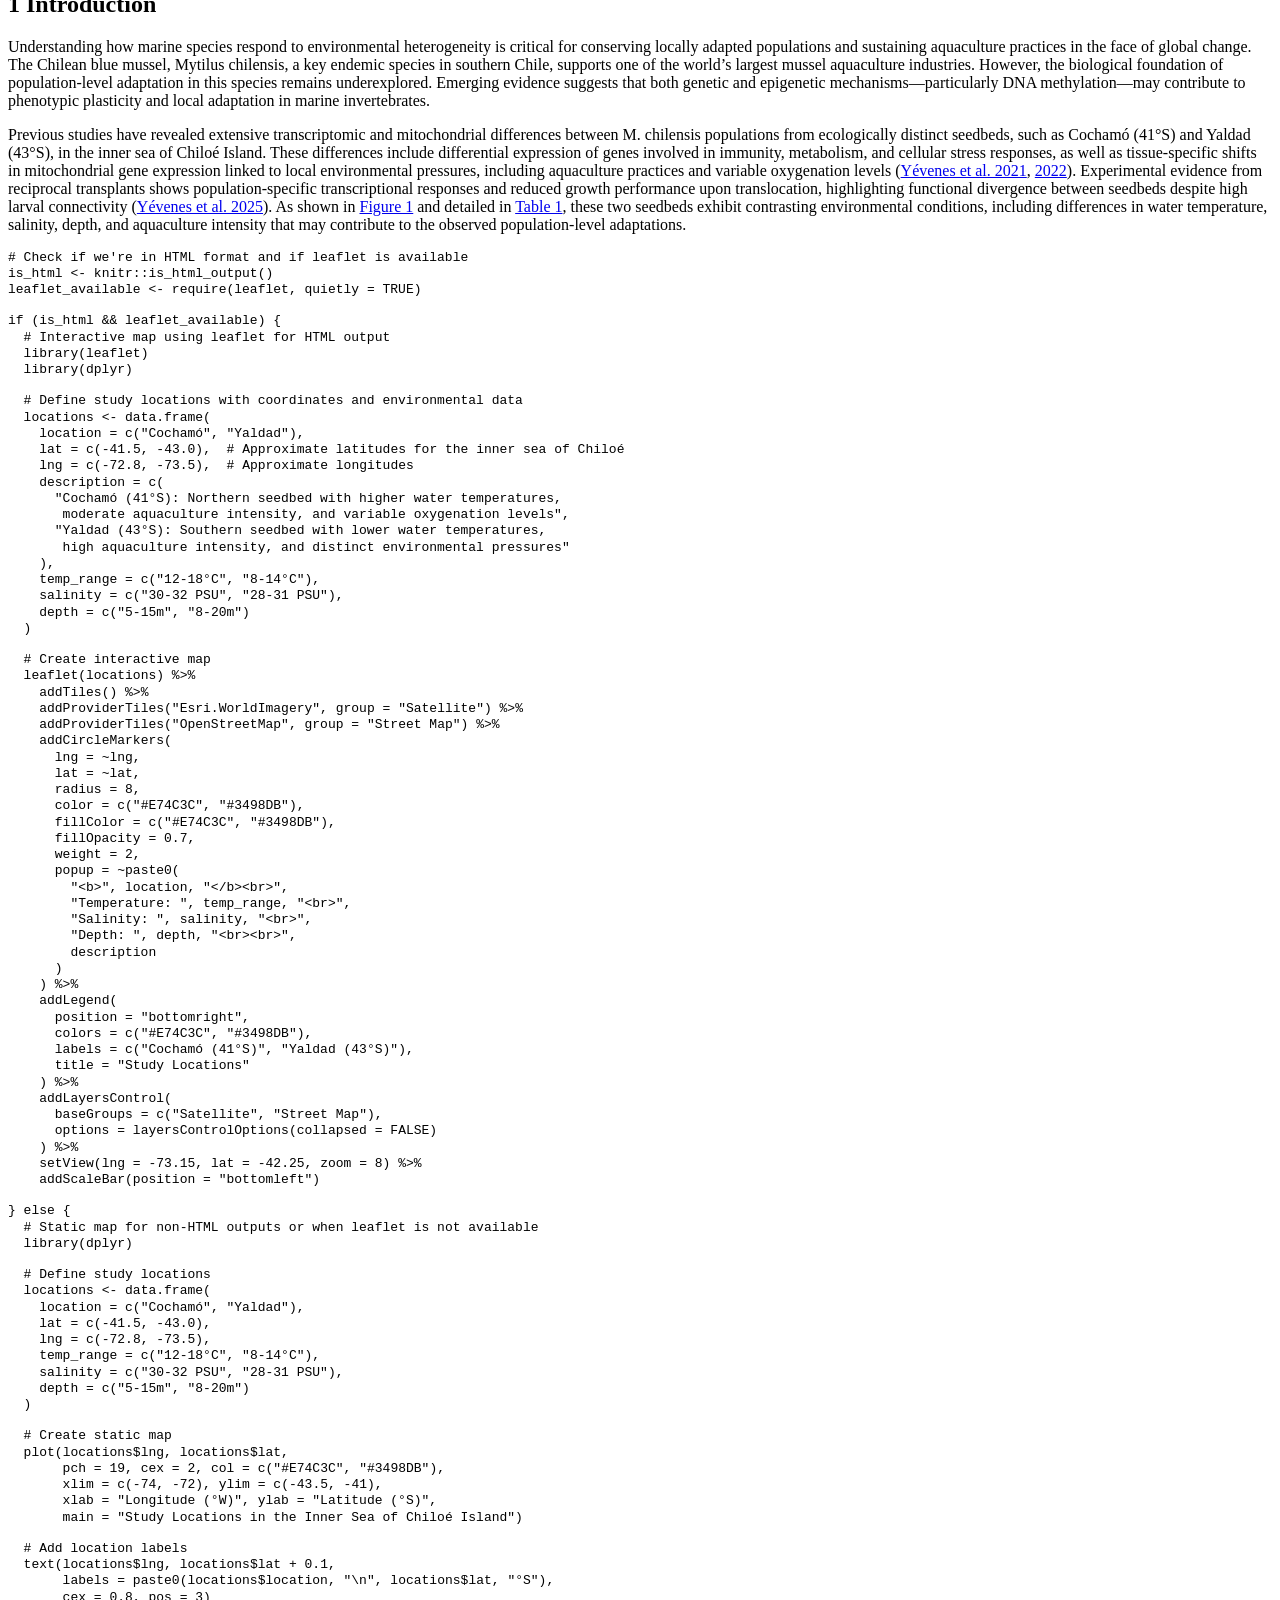
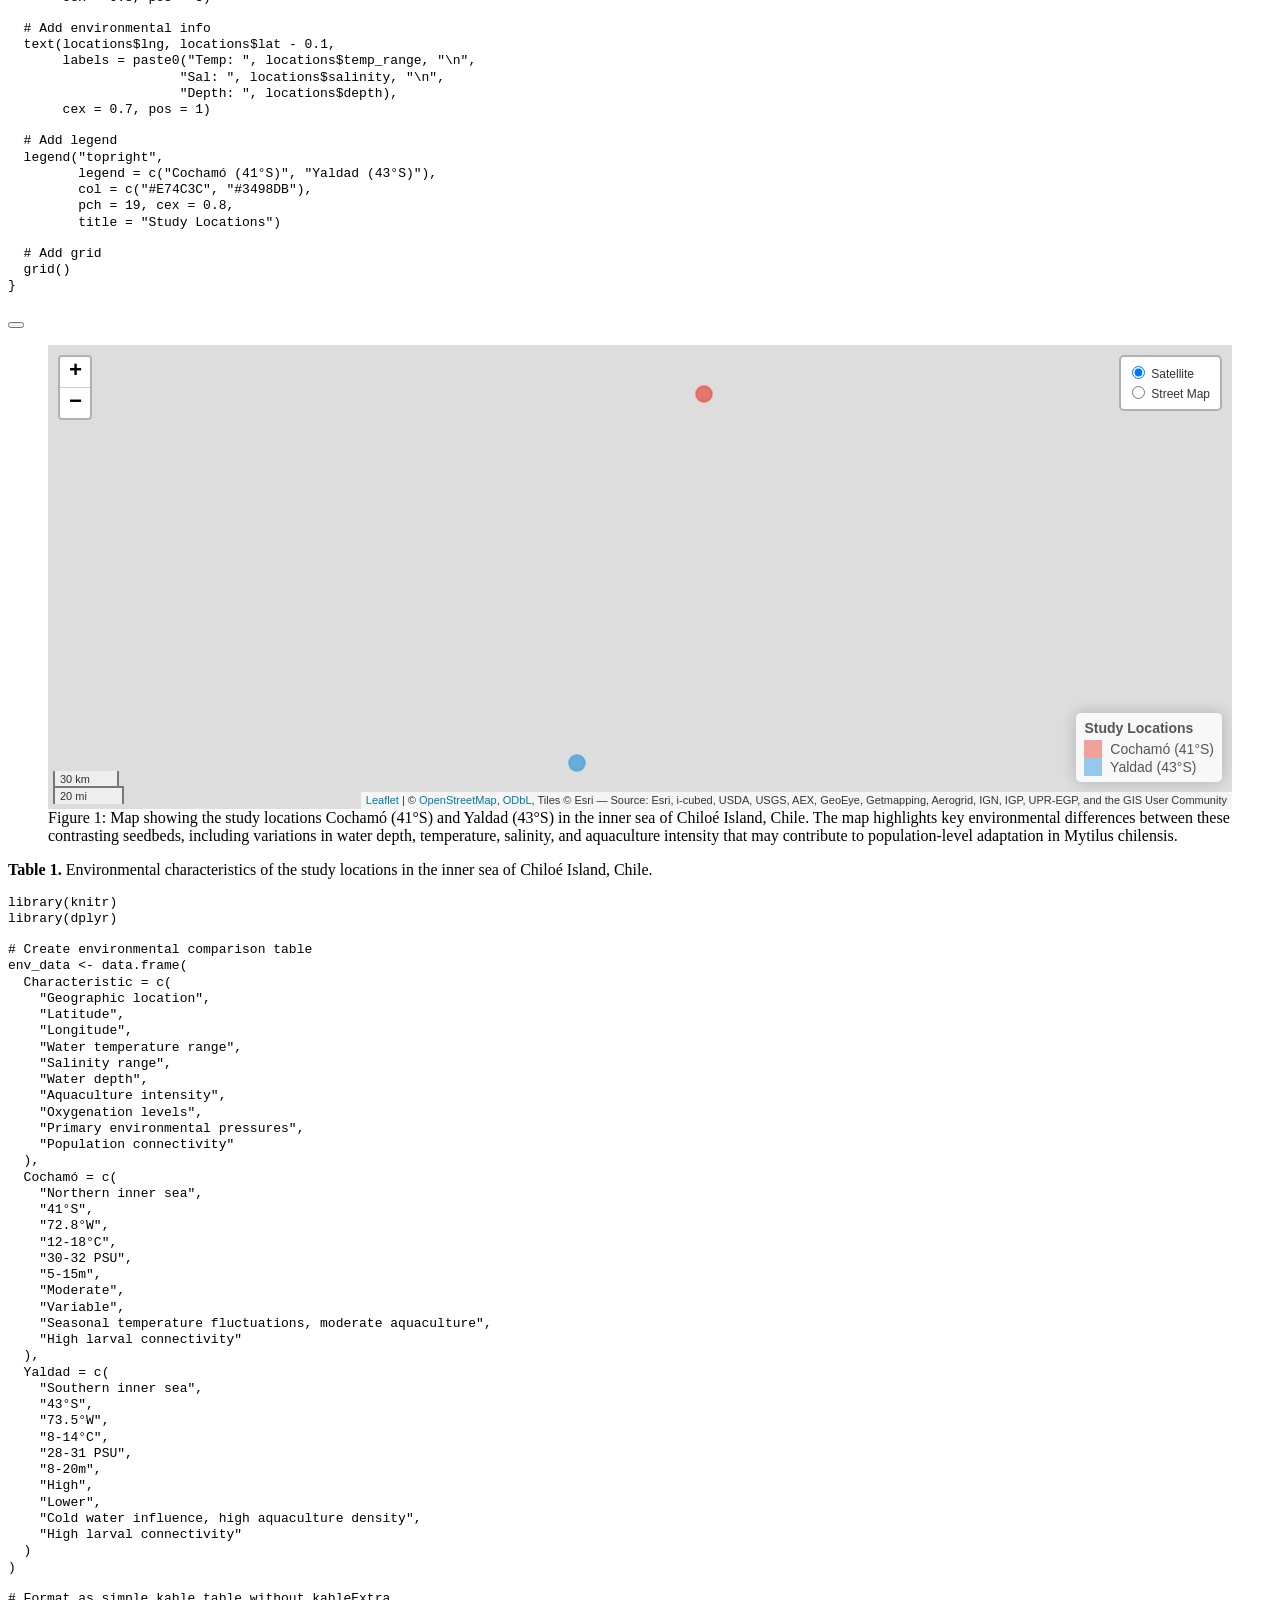
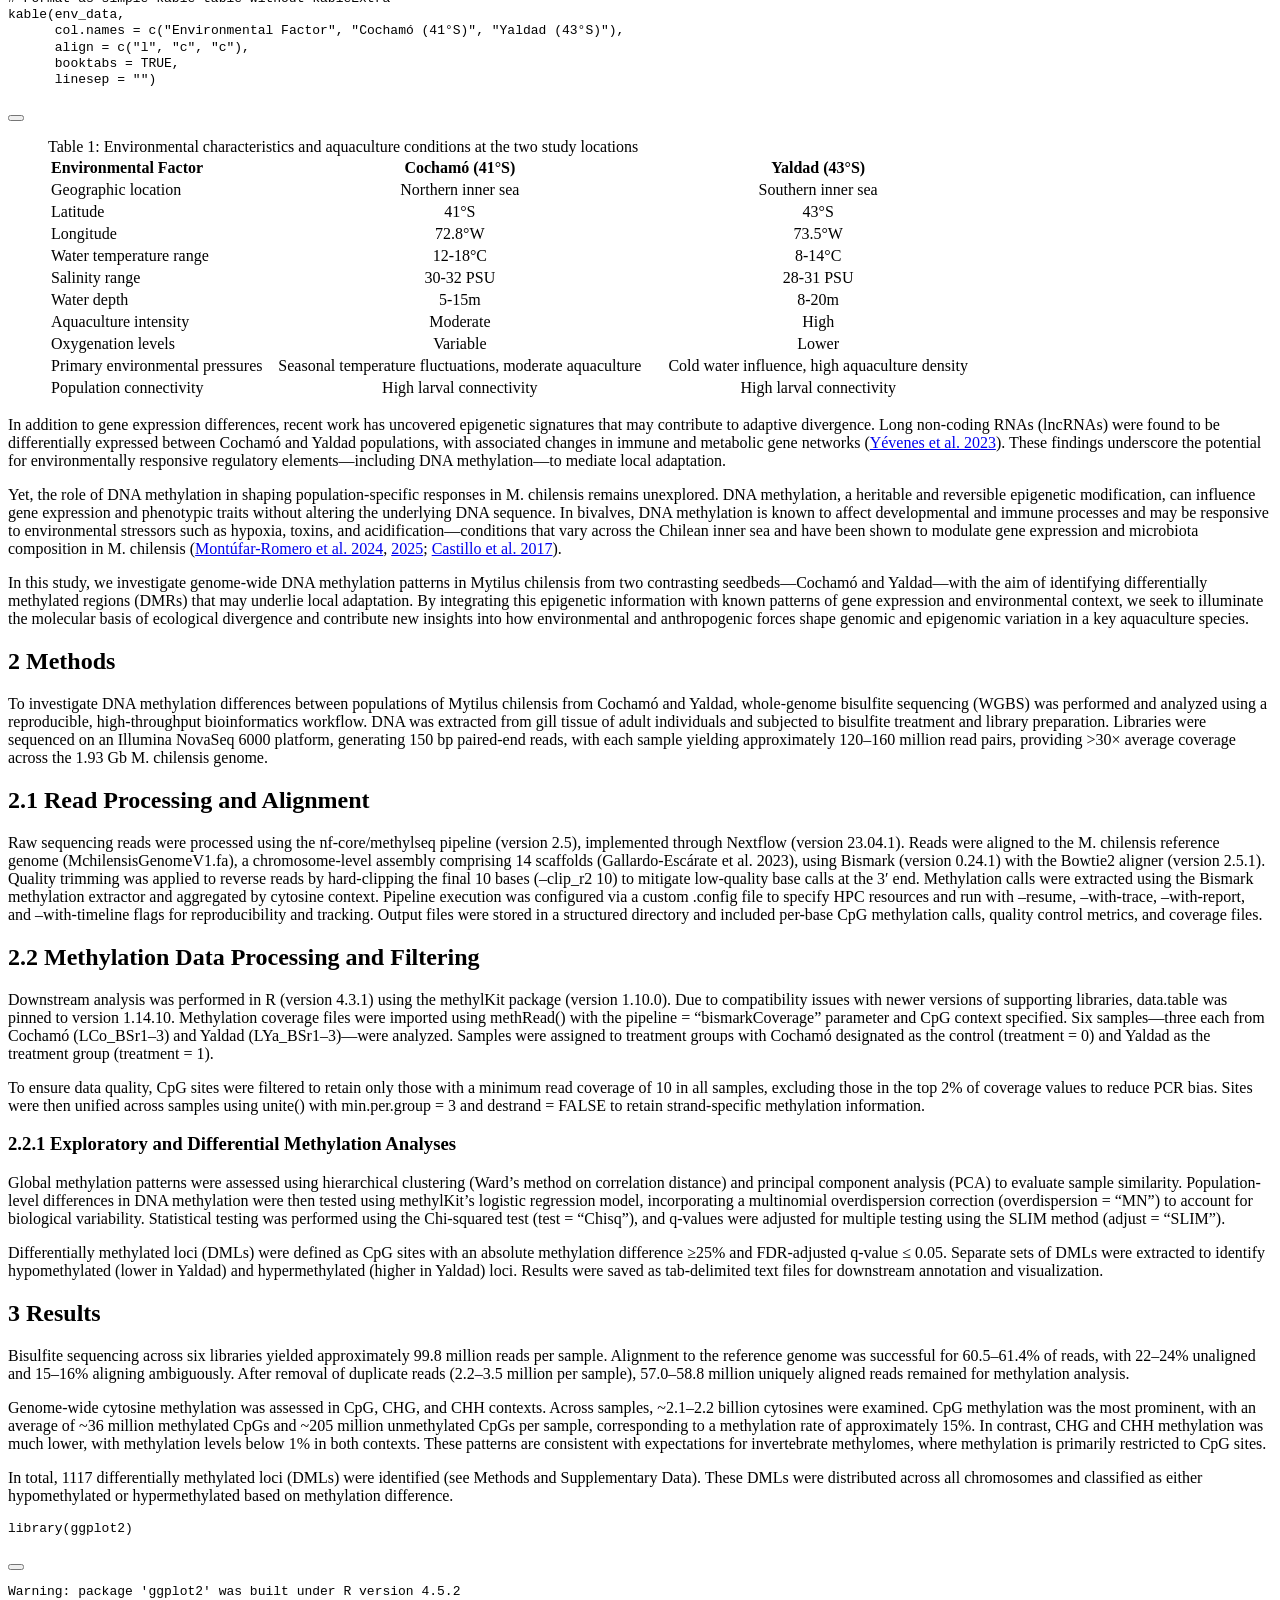
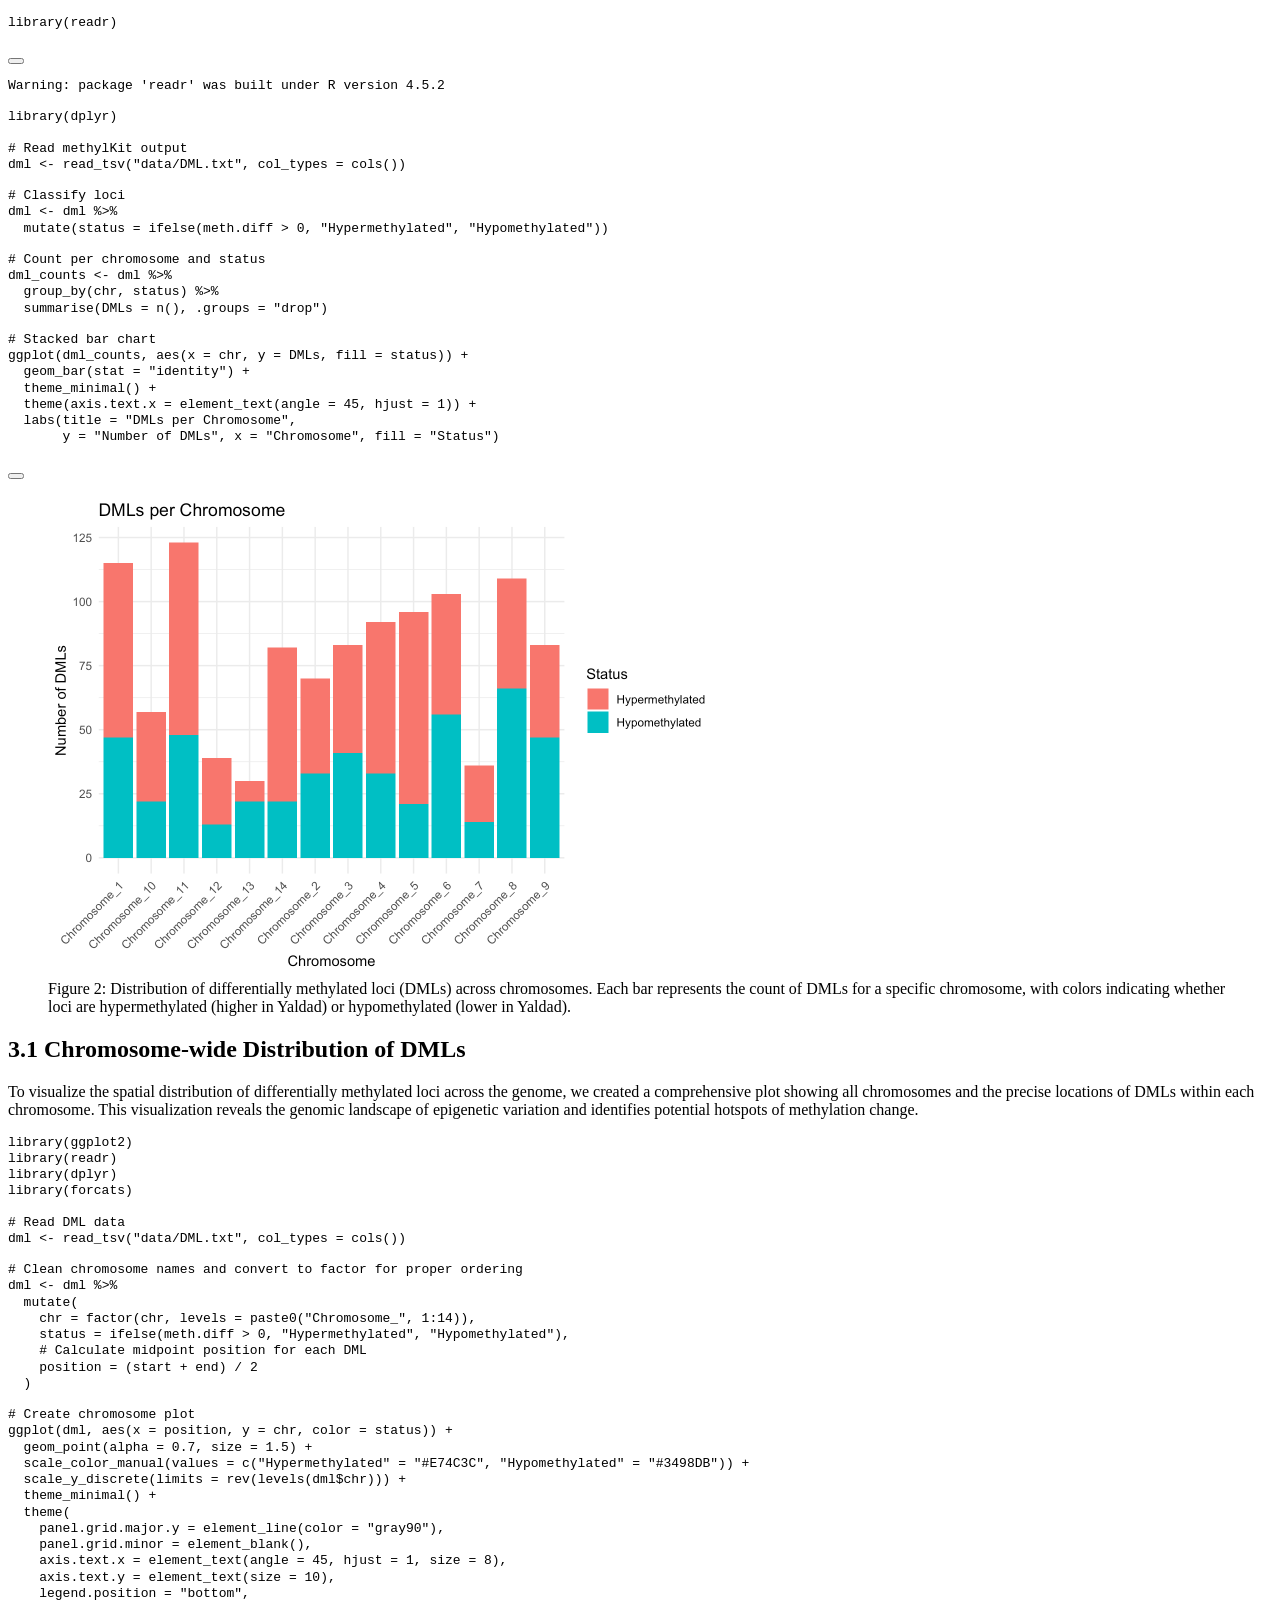
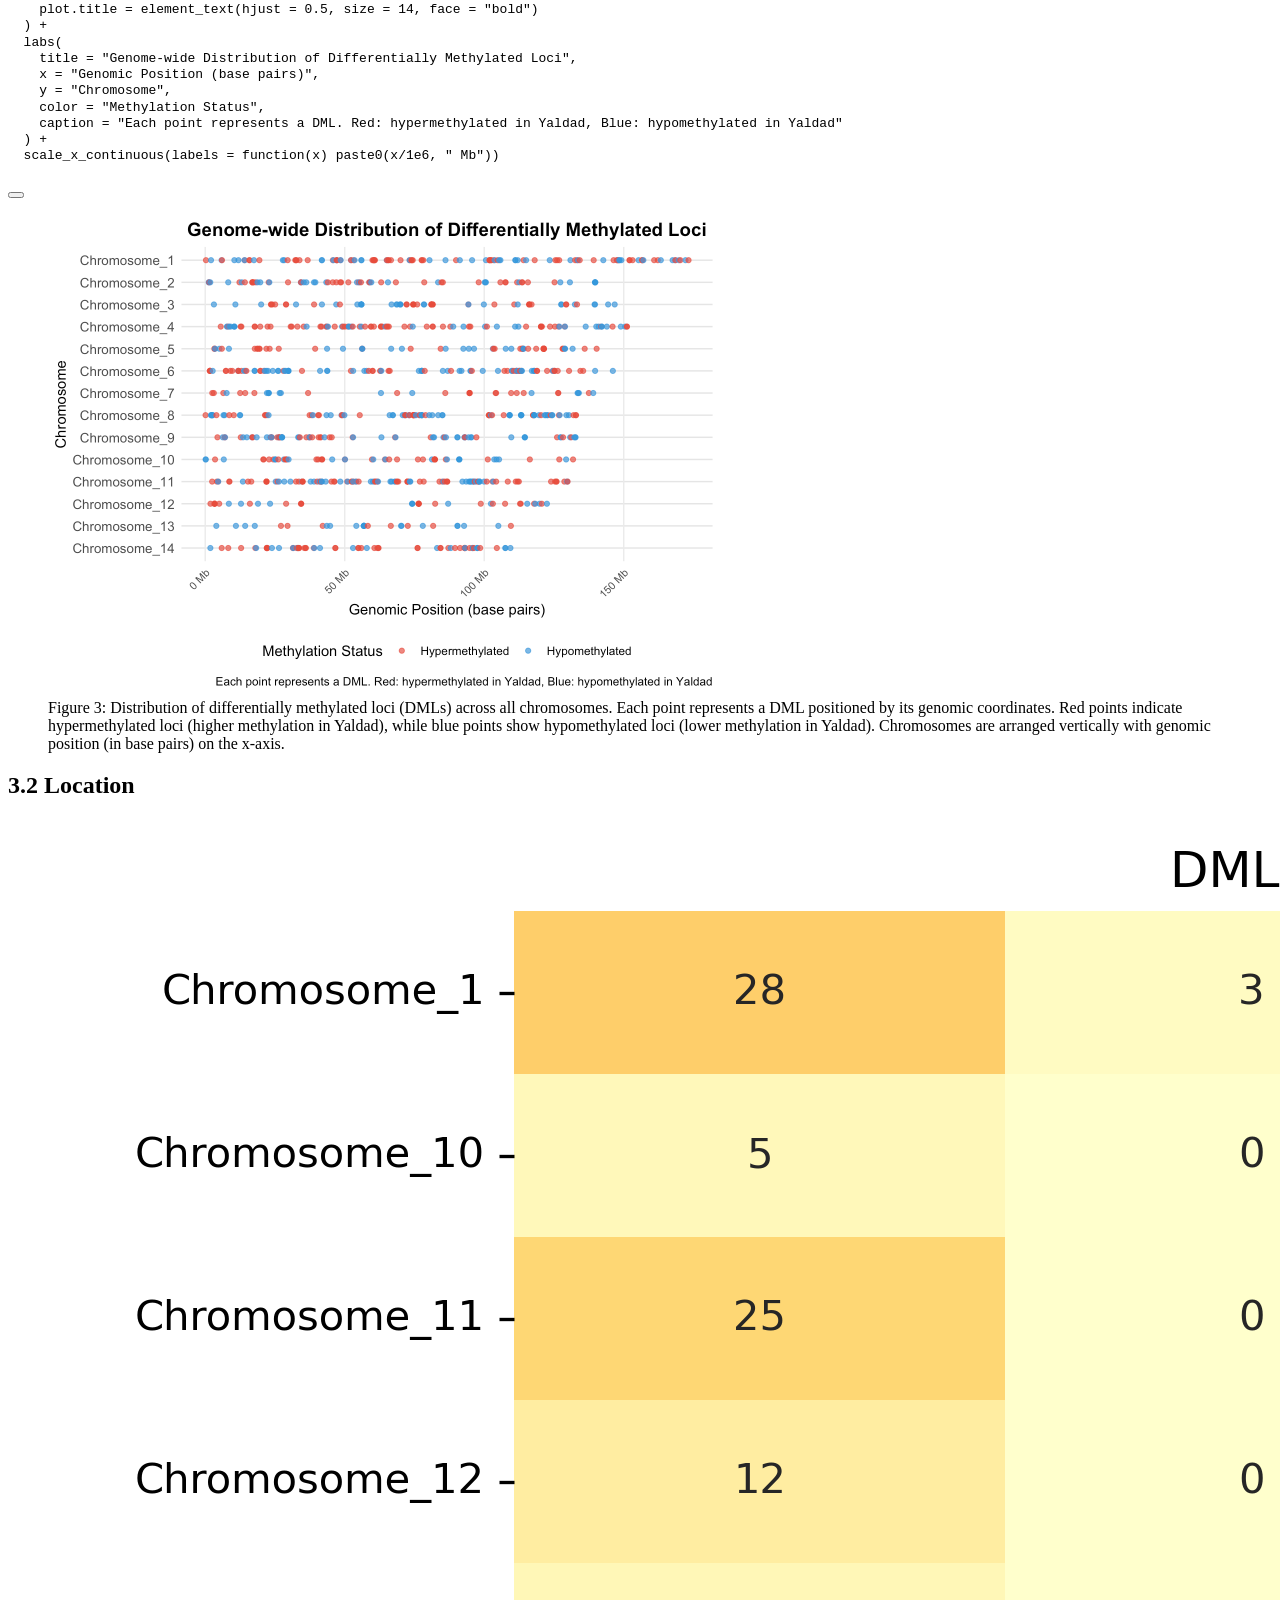
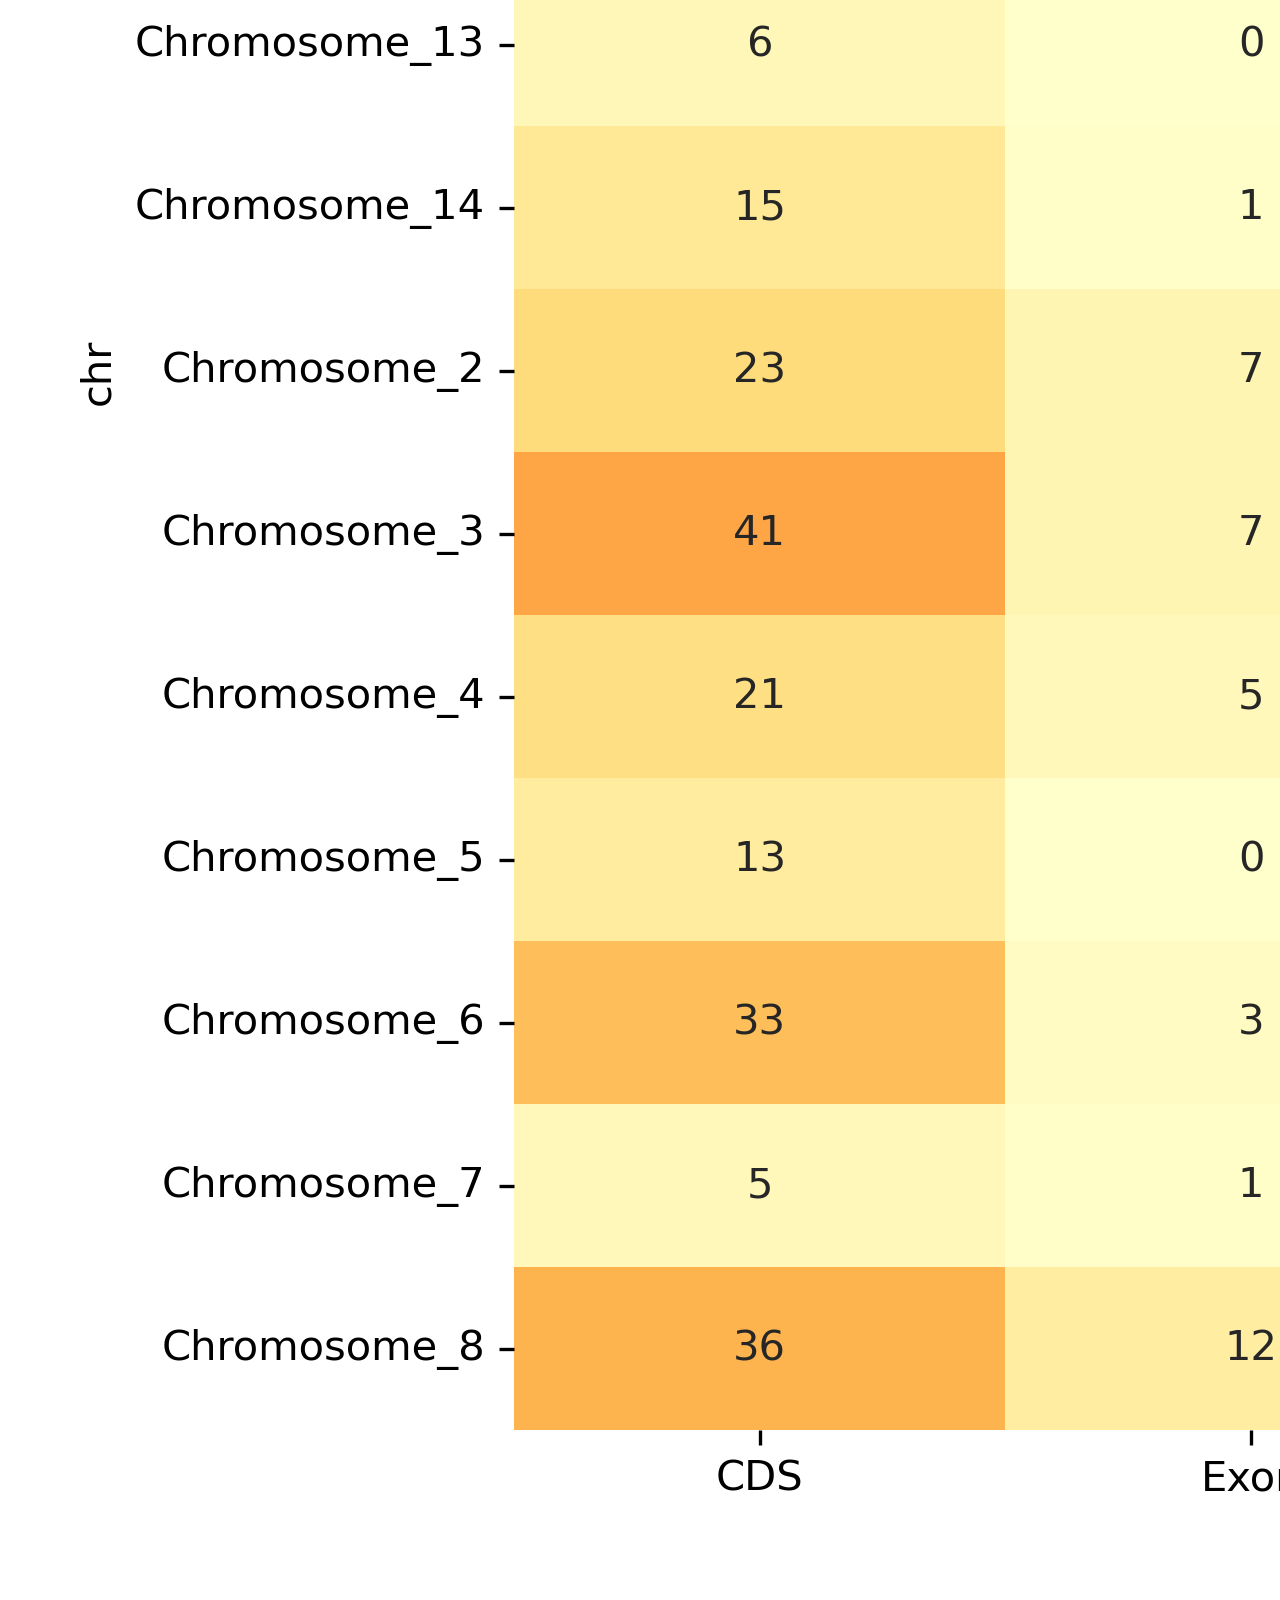
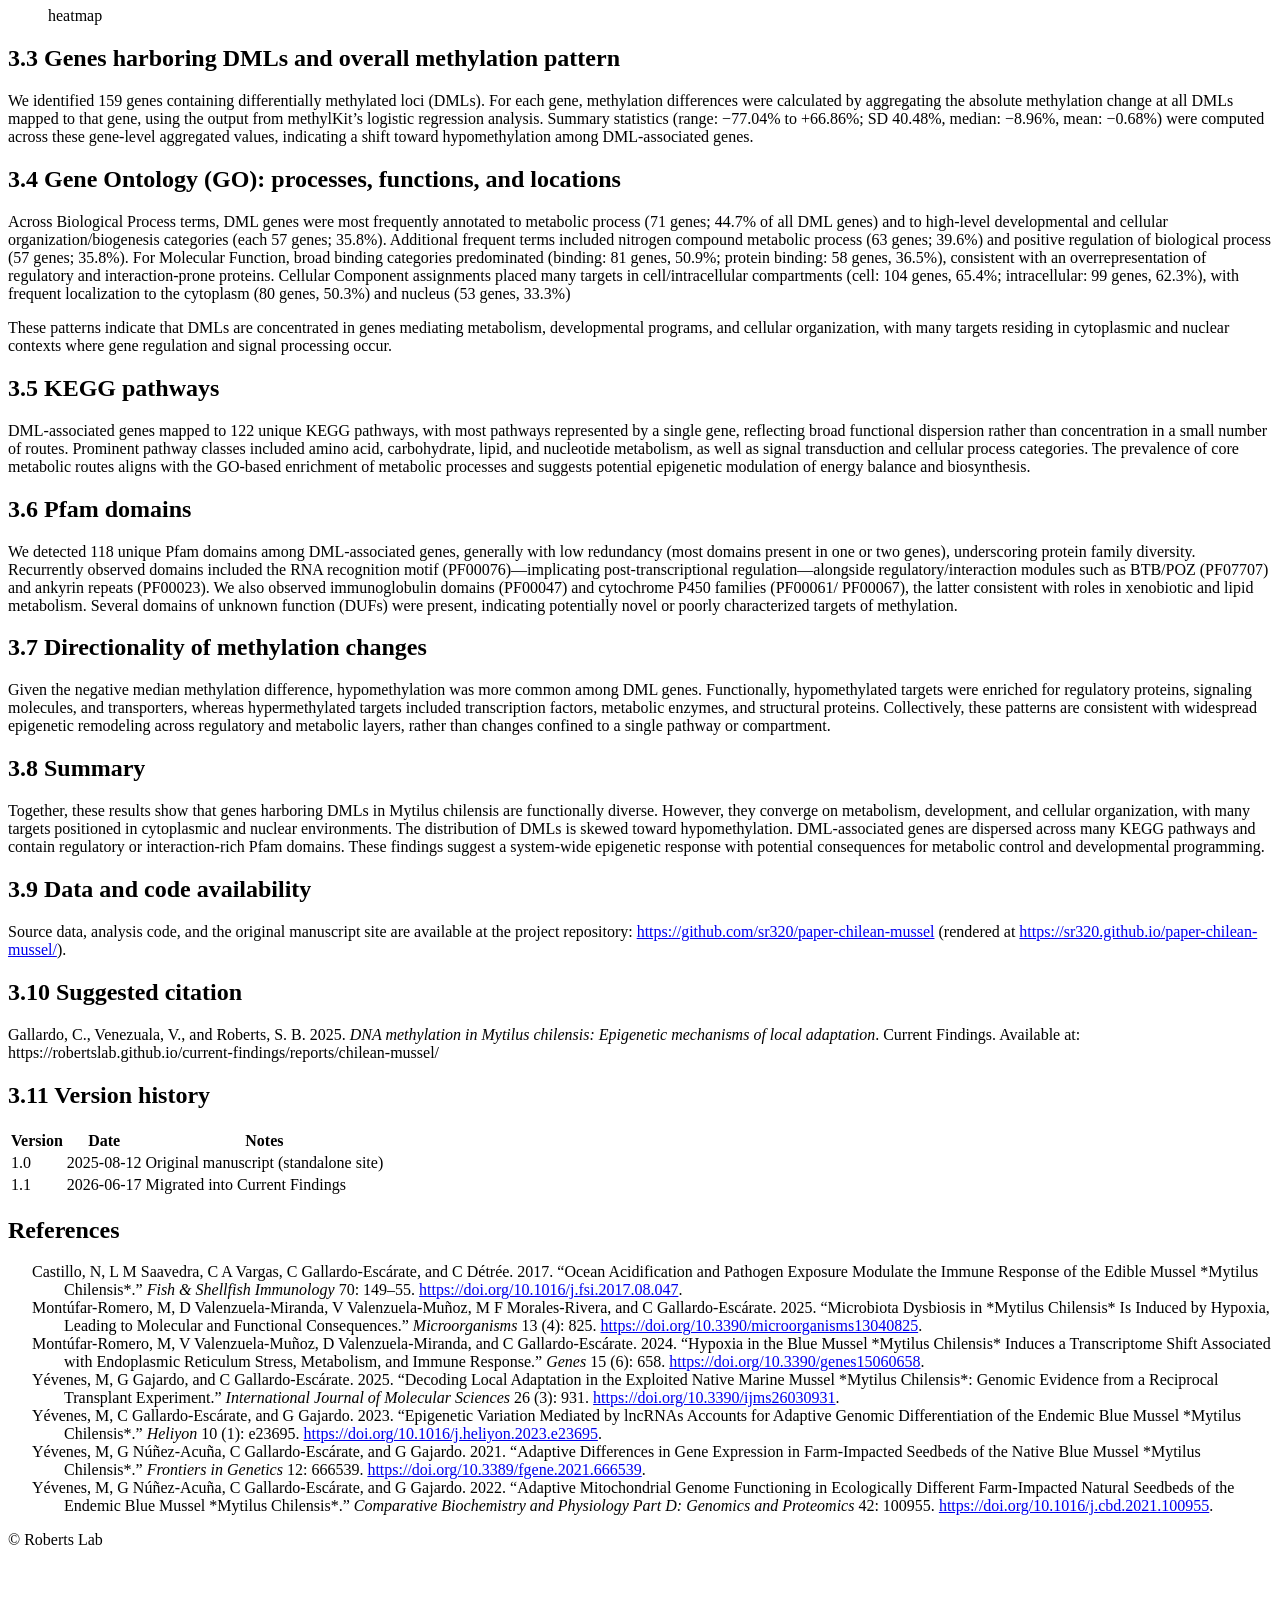
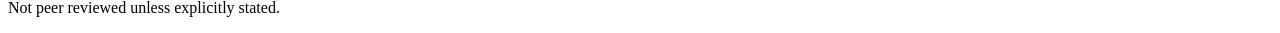
==== commit e682c34e: "hardening" ====
--- a/docs/reports/chilean-mussel/index.html
+++ b/docs/reports/chilean-mussel/index.html
@@ -2,7 +2,7 @@
 <html xmlns="http://www.w3.org/1999/xhtml" lang="en" xml:lang="en"><head>
 
 <meta charset="utf-8">
-<meta name="generator" content="quarto-1.9.38">
+<meta name="generator" content="quarto-1.9.36">
 
 <meta name="viewport" content="width=device-width, initial-scale=1.0, user-scalable=yes">
 
@@ -100,10 +100,10 @@
 <script src="../../site_libs/quarto-html/tippy.umd.min.js"></script>
 <script src="../../site_libs/quarto-html/anchor.min.js"></script>
 <link href="../../site_libs/quarto-html/tippy.css" rel="stylesheet">
-<link href="../../site_libs/quarto-html/quarto-syntax-highlighting-15634bcf2e68342d4ad2dfa704d543f6.css" rel="stylesheet" id="quarto-text-highlighting-styles">
+<link href="../../site_libs/quarto-html/quarto-syntax-highlighting-845c23b38eaddc0f92fda52bfe77a8c8.css" rel="stylesheet" id="quarto-text-highlighting-styles">
 <script src="../../site_libs/bootstrap/bootstrap.min.js"></script>
 <link href="../../site_libs/bootstrap/bootstrap-icons.css" rel="stylesheet">
-<link href="../../site_libs/bootstrap/bootstrap-f3a7e4420bdcbdb5f5332fa4f27636c7.min.css" rel="stylesheet" append-hash="true" id="quarto-bootstrap" data-mode="light">
+<link href="../../site_libs/bootstrap/bootstrap-05be892d1d6bf071db82e3a1698250c7.min.css" rel="stylesheet" append-hash="true" id="quarto-bootstrap" data-mode="light">
 <script id="quarto-search-options" type="application/json">{
   "location": "navbar",
   "copy-button": false,
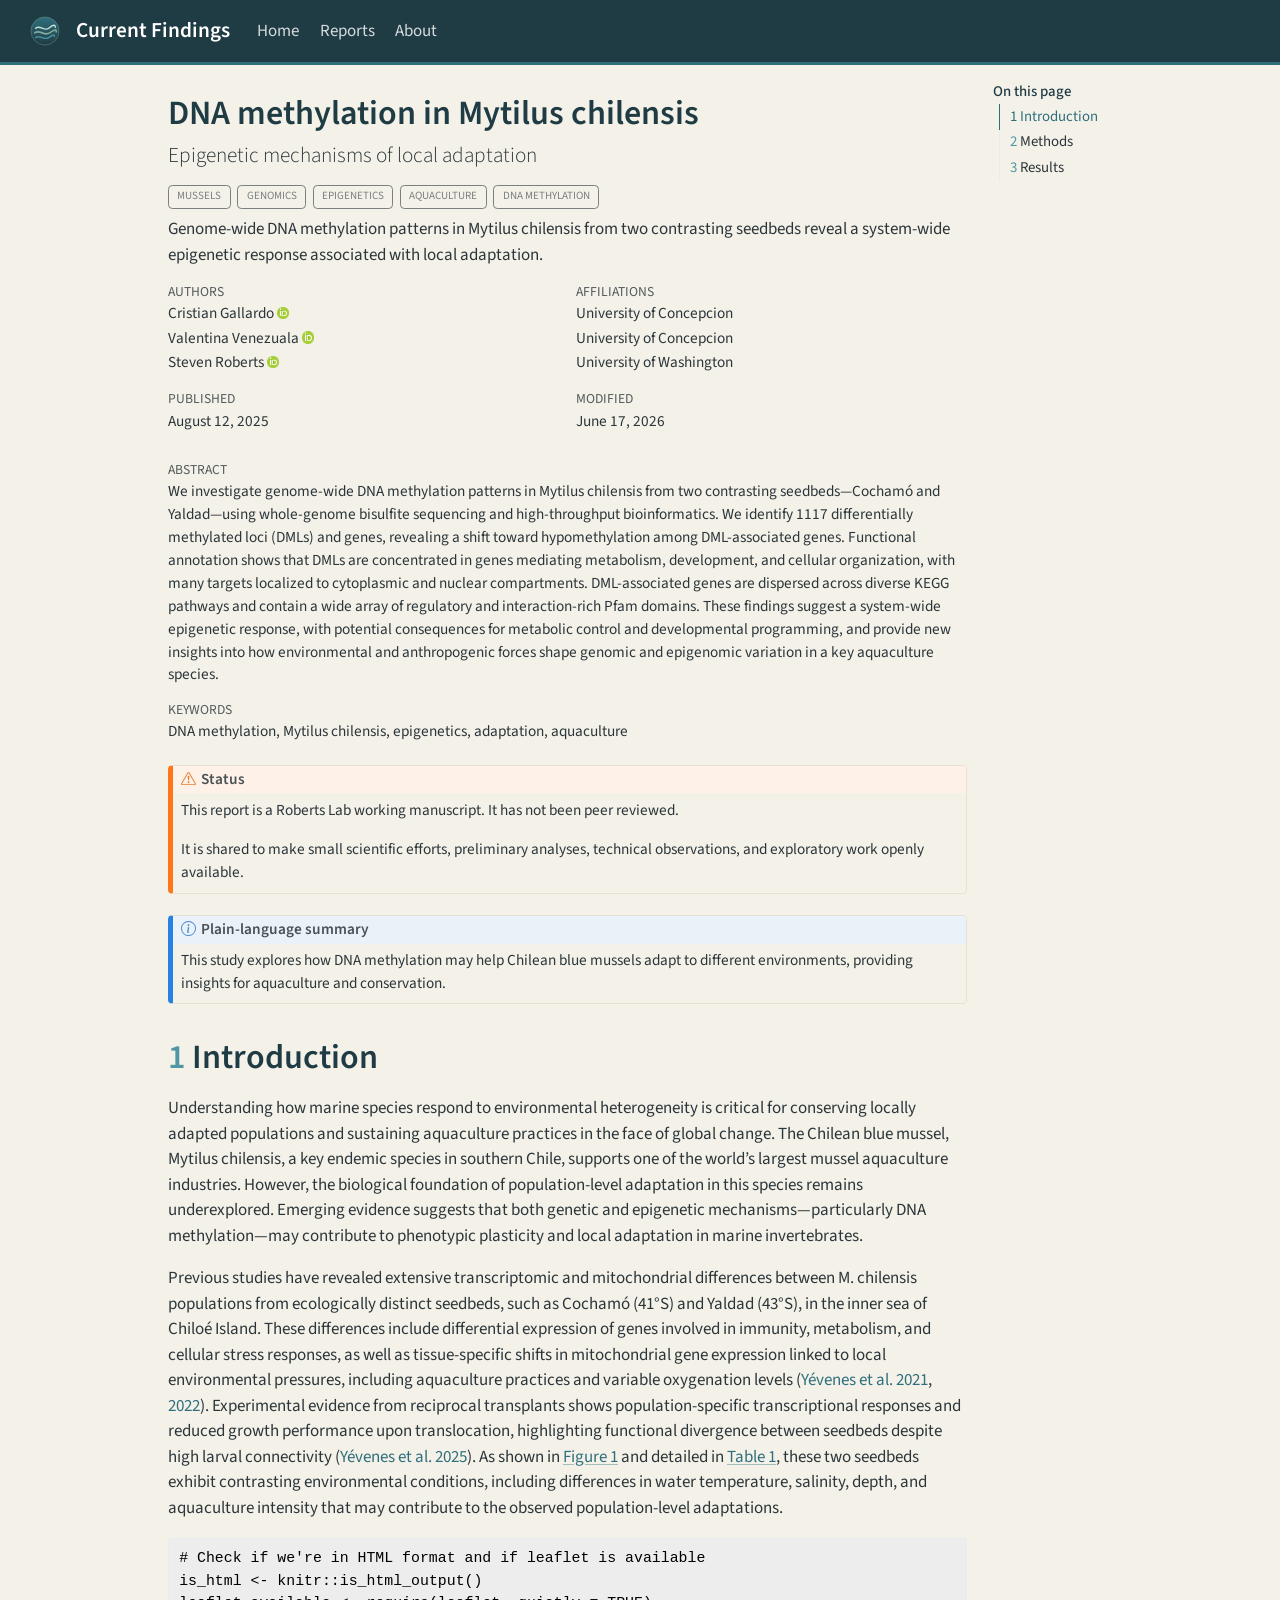
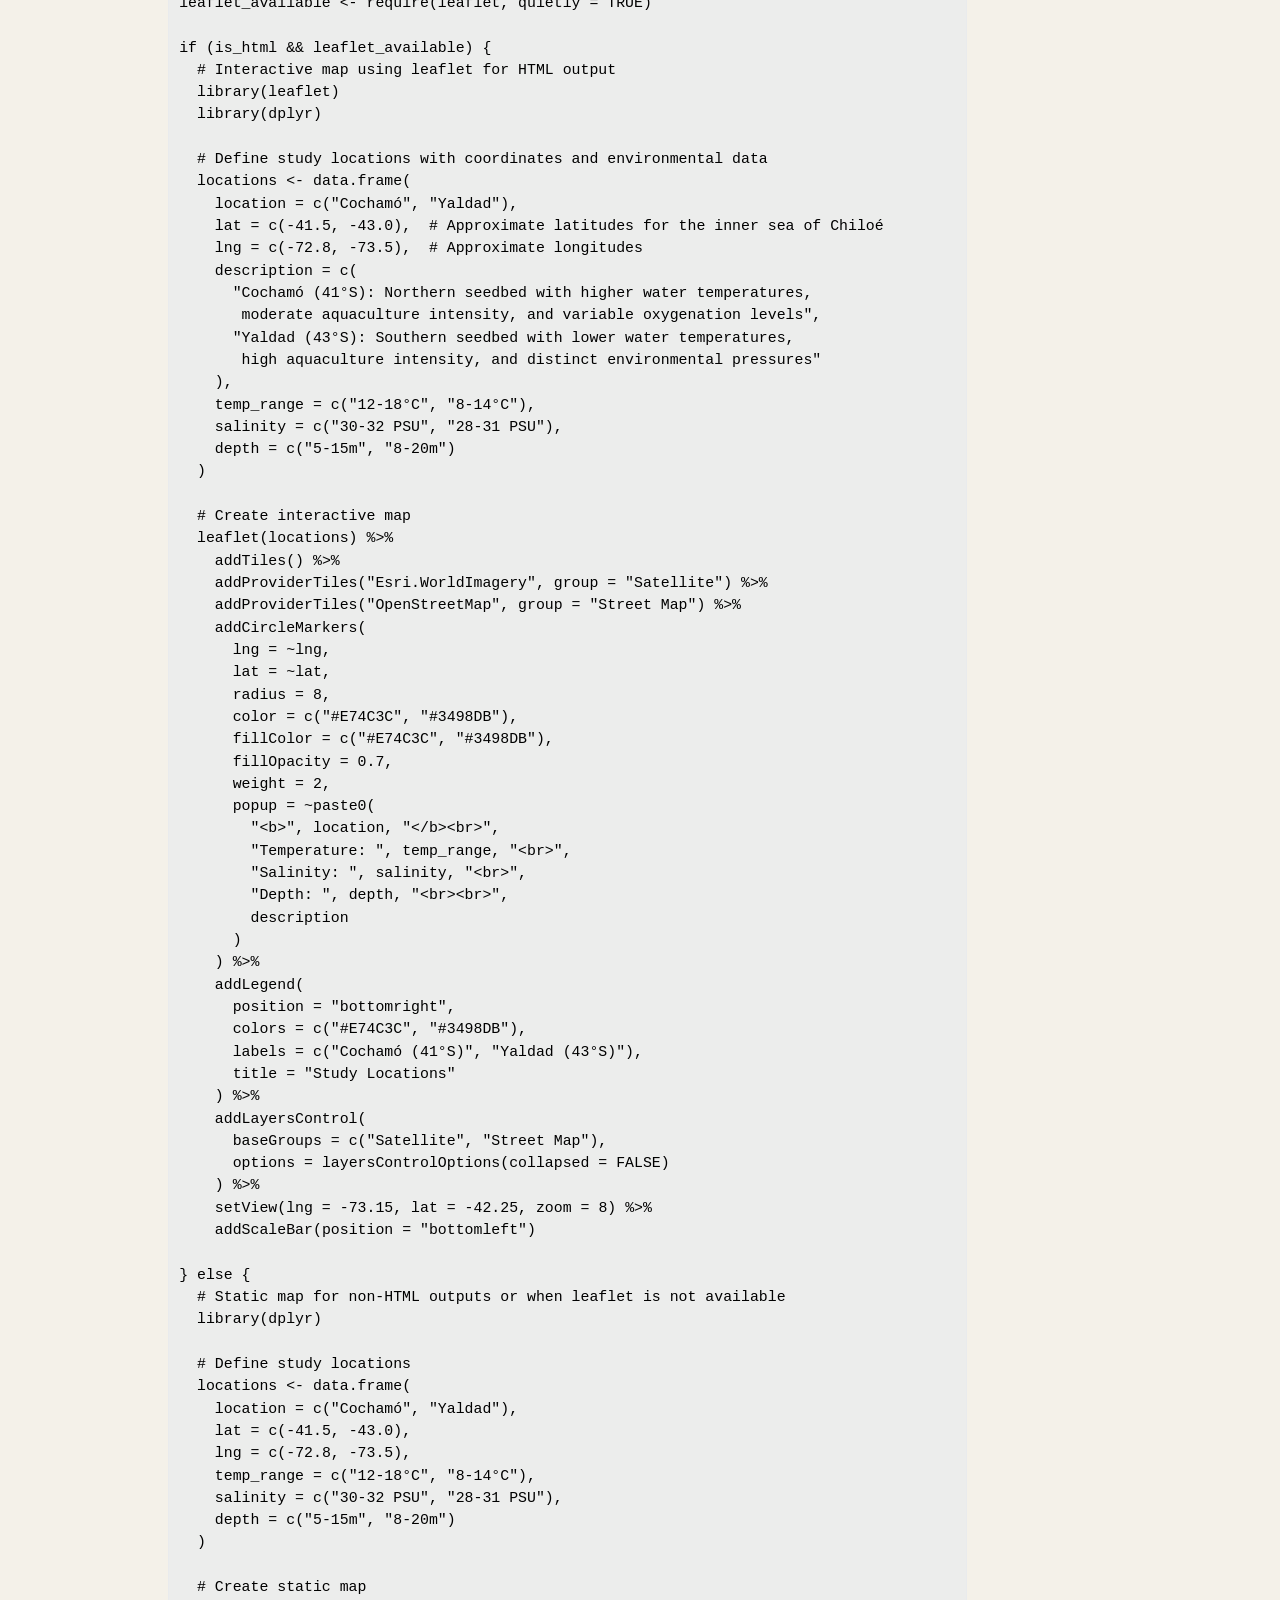
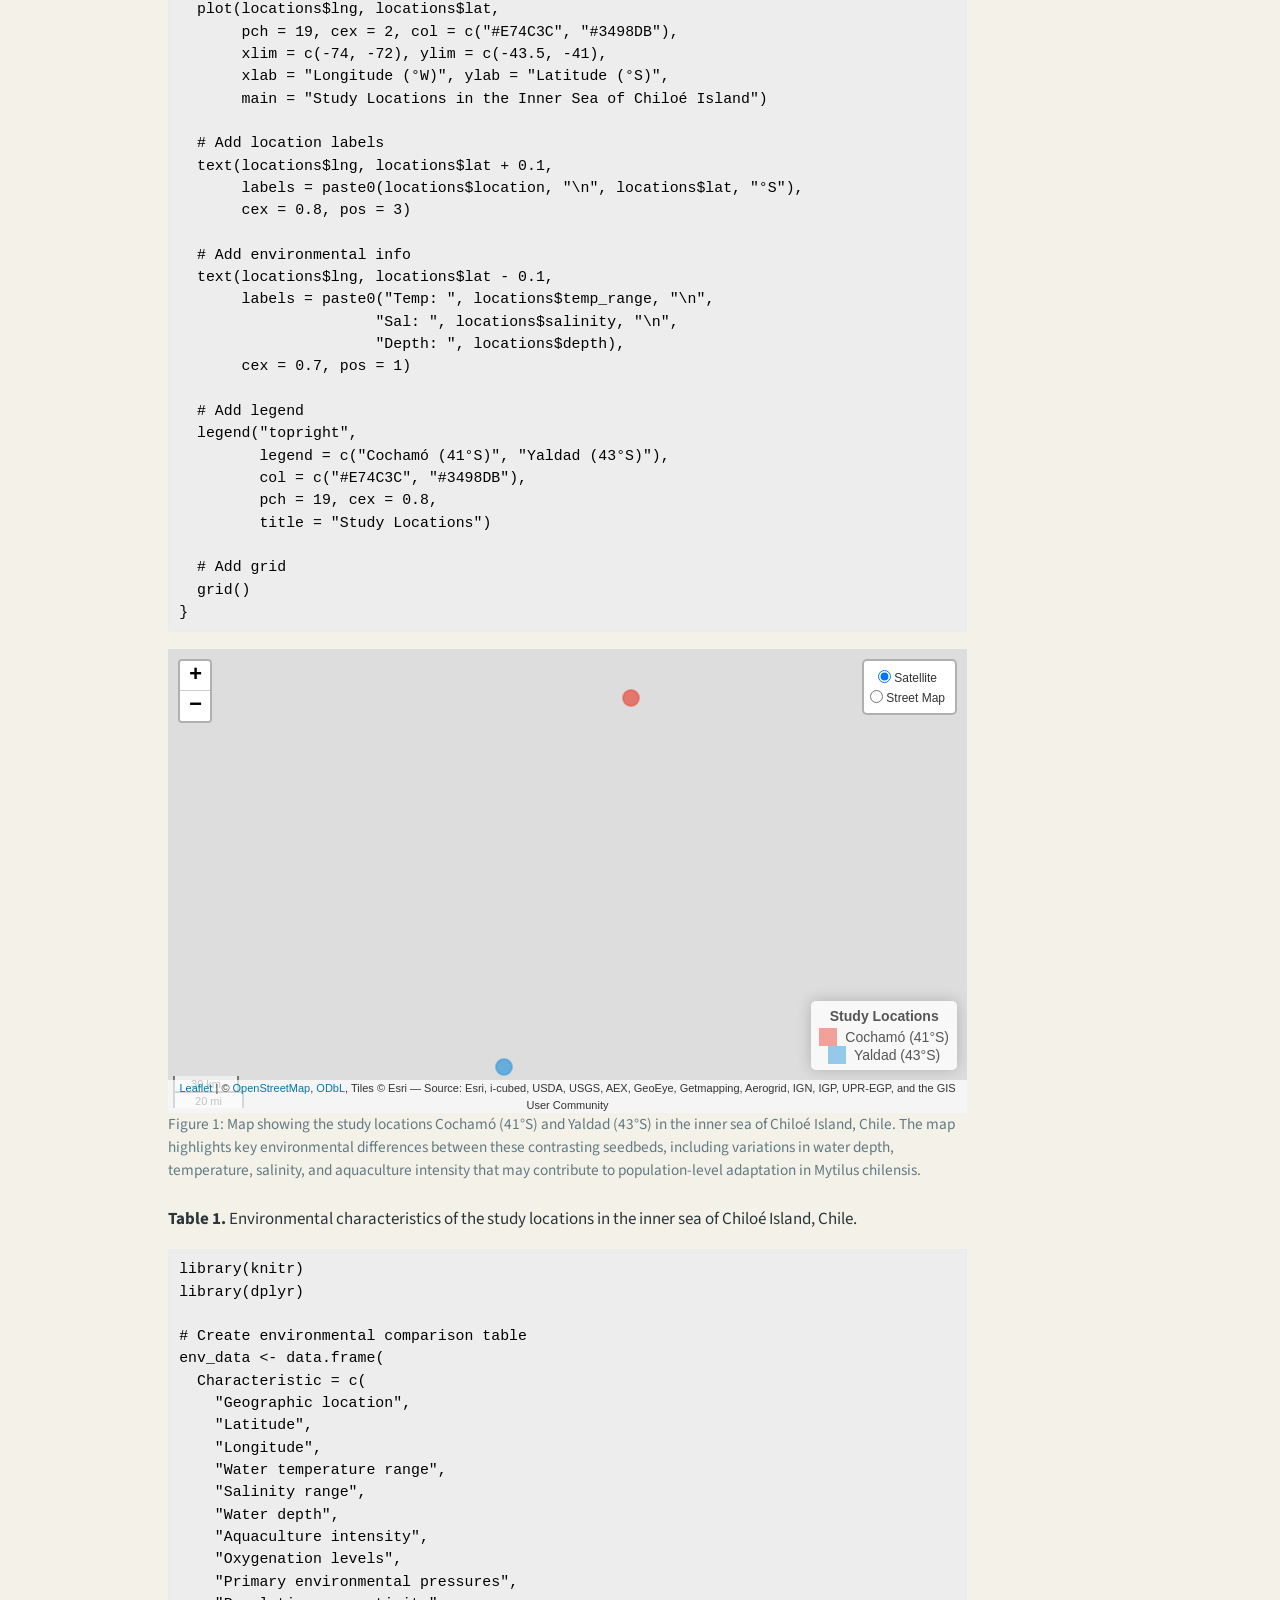
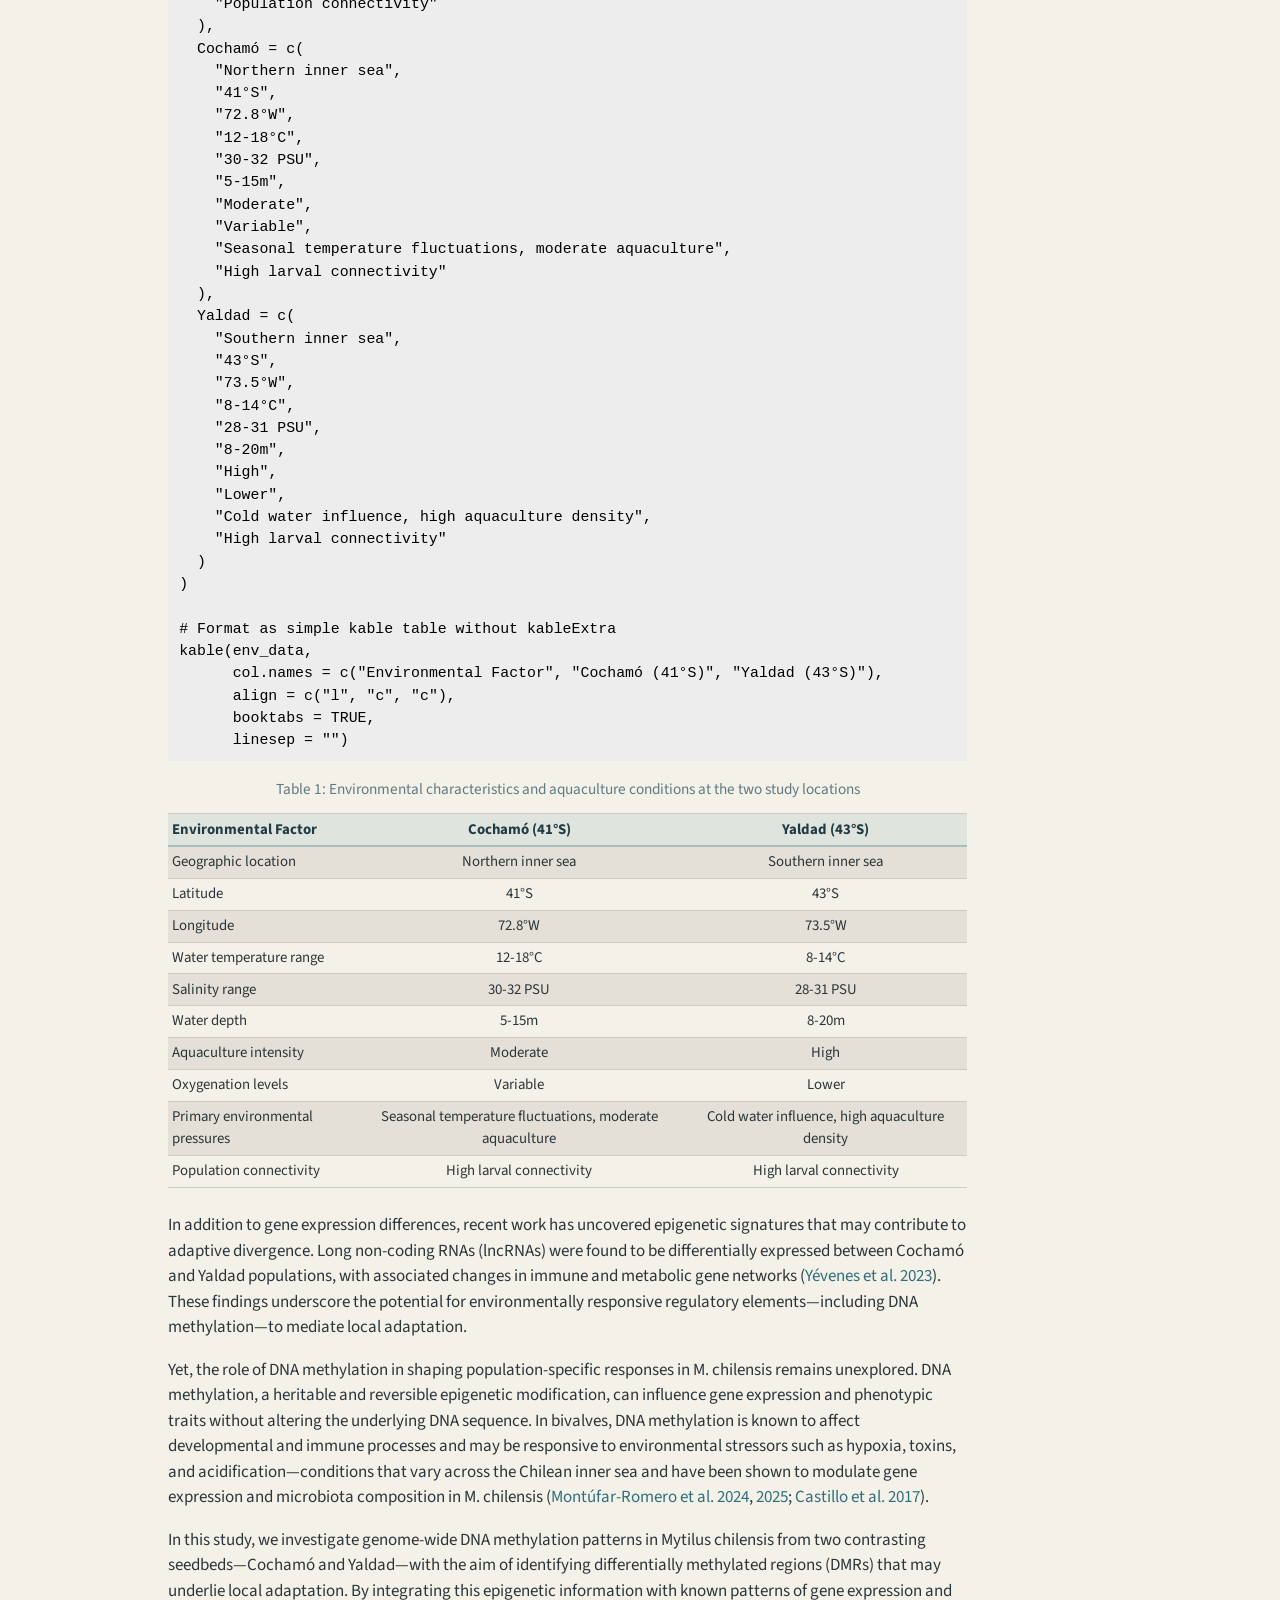
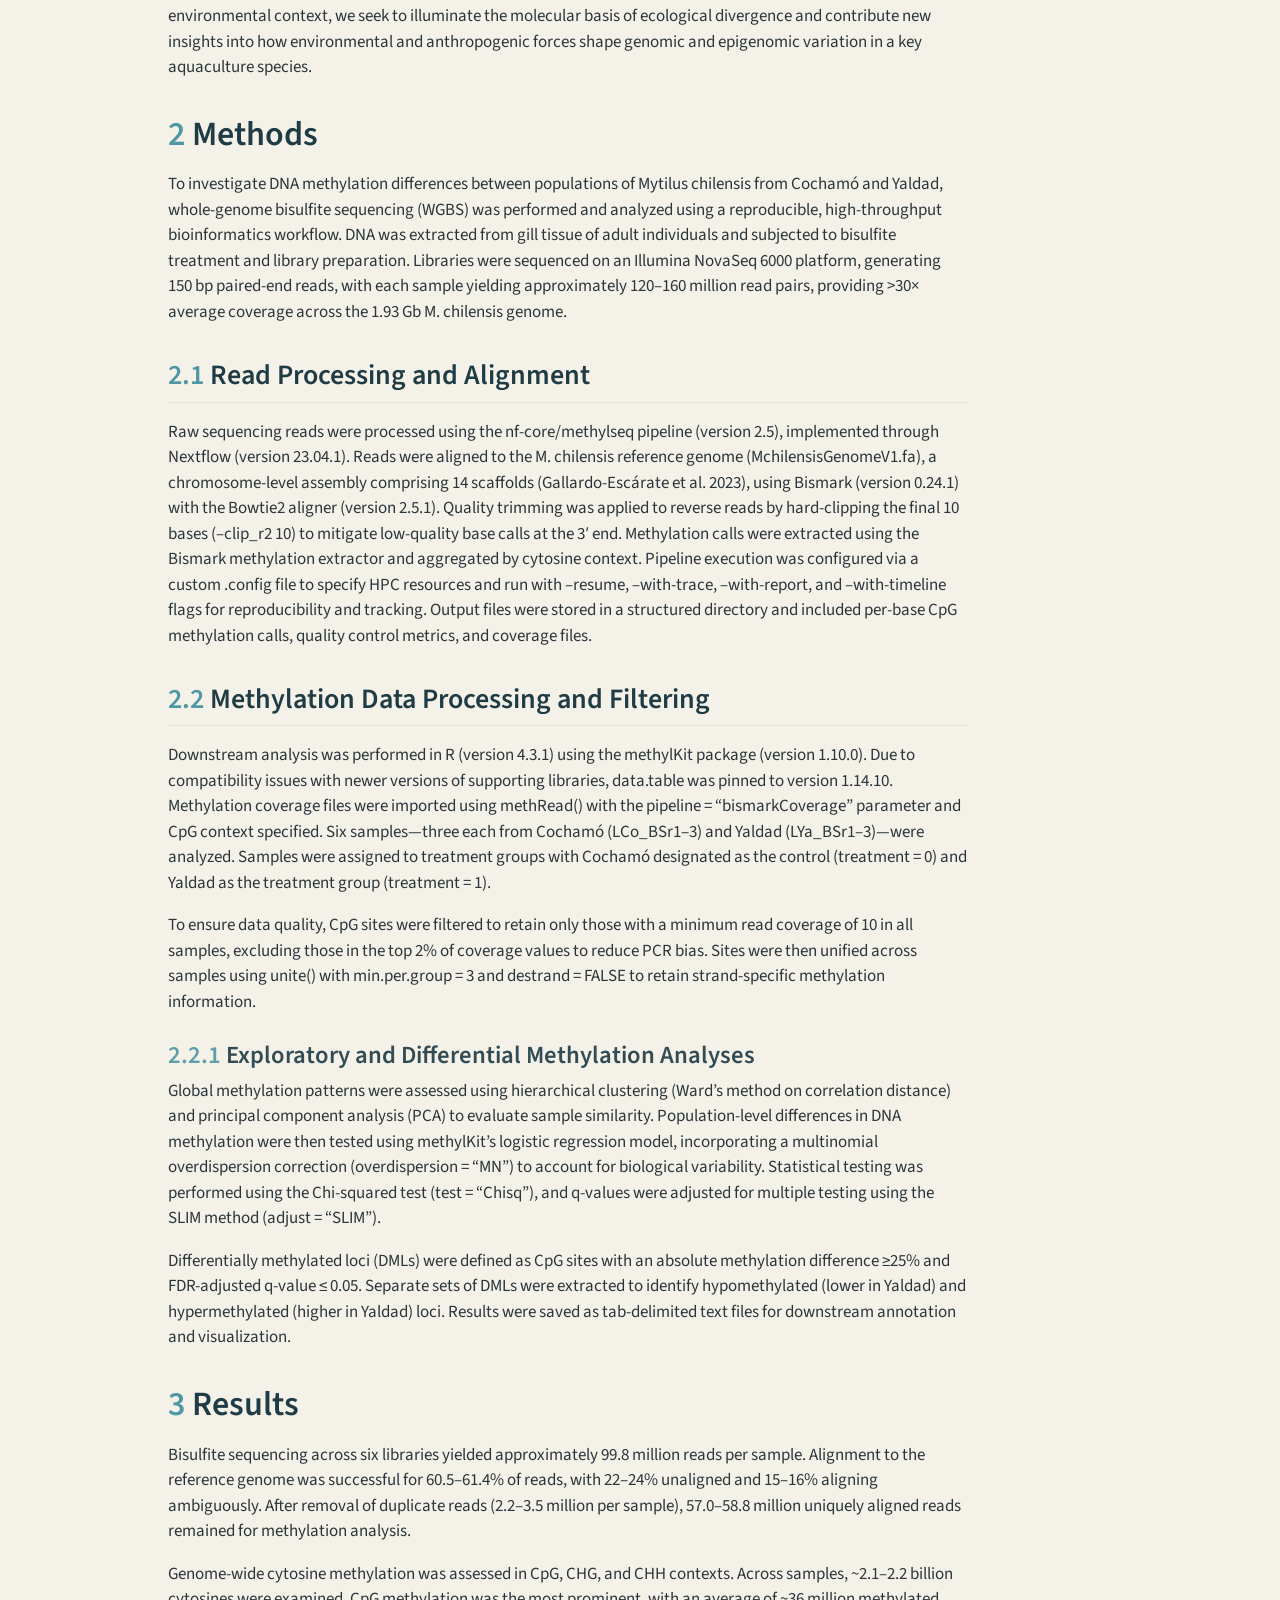
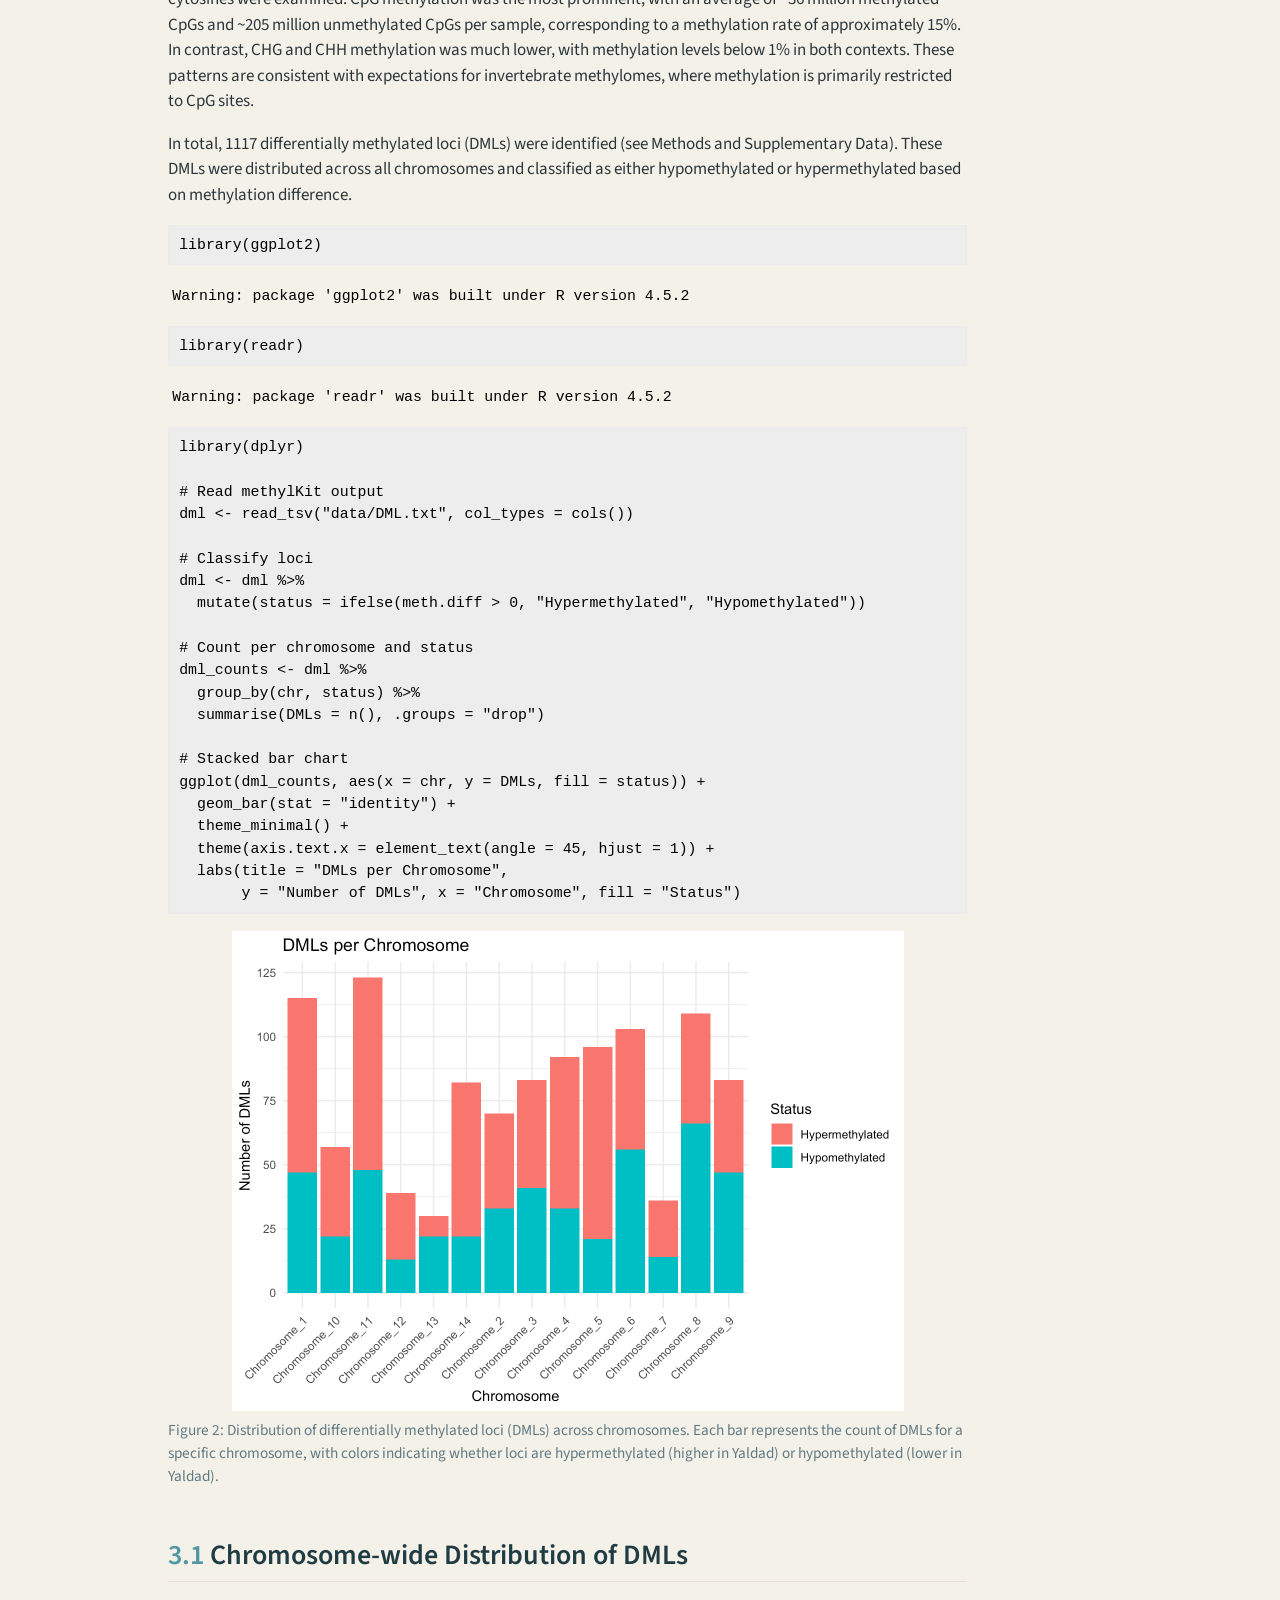
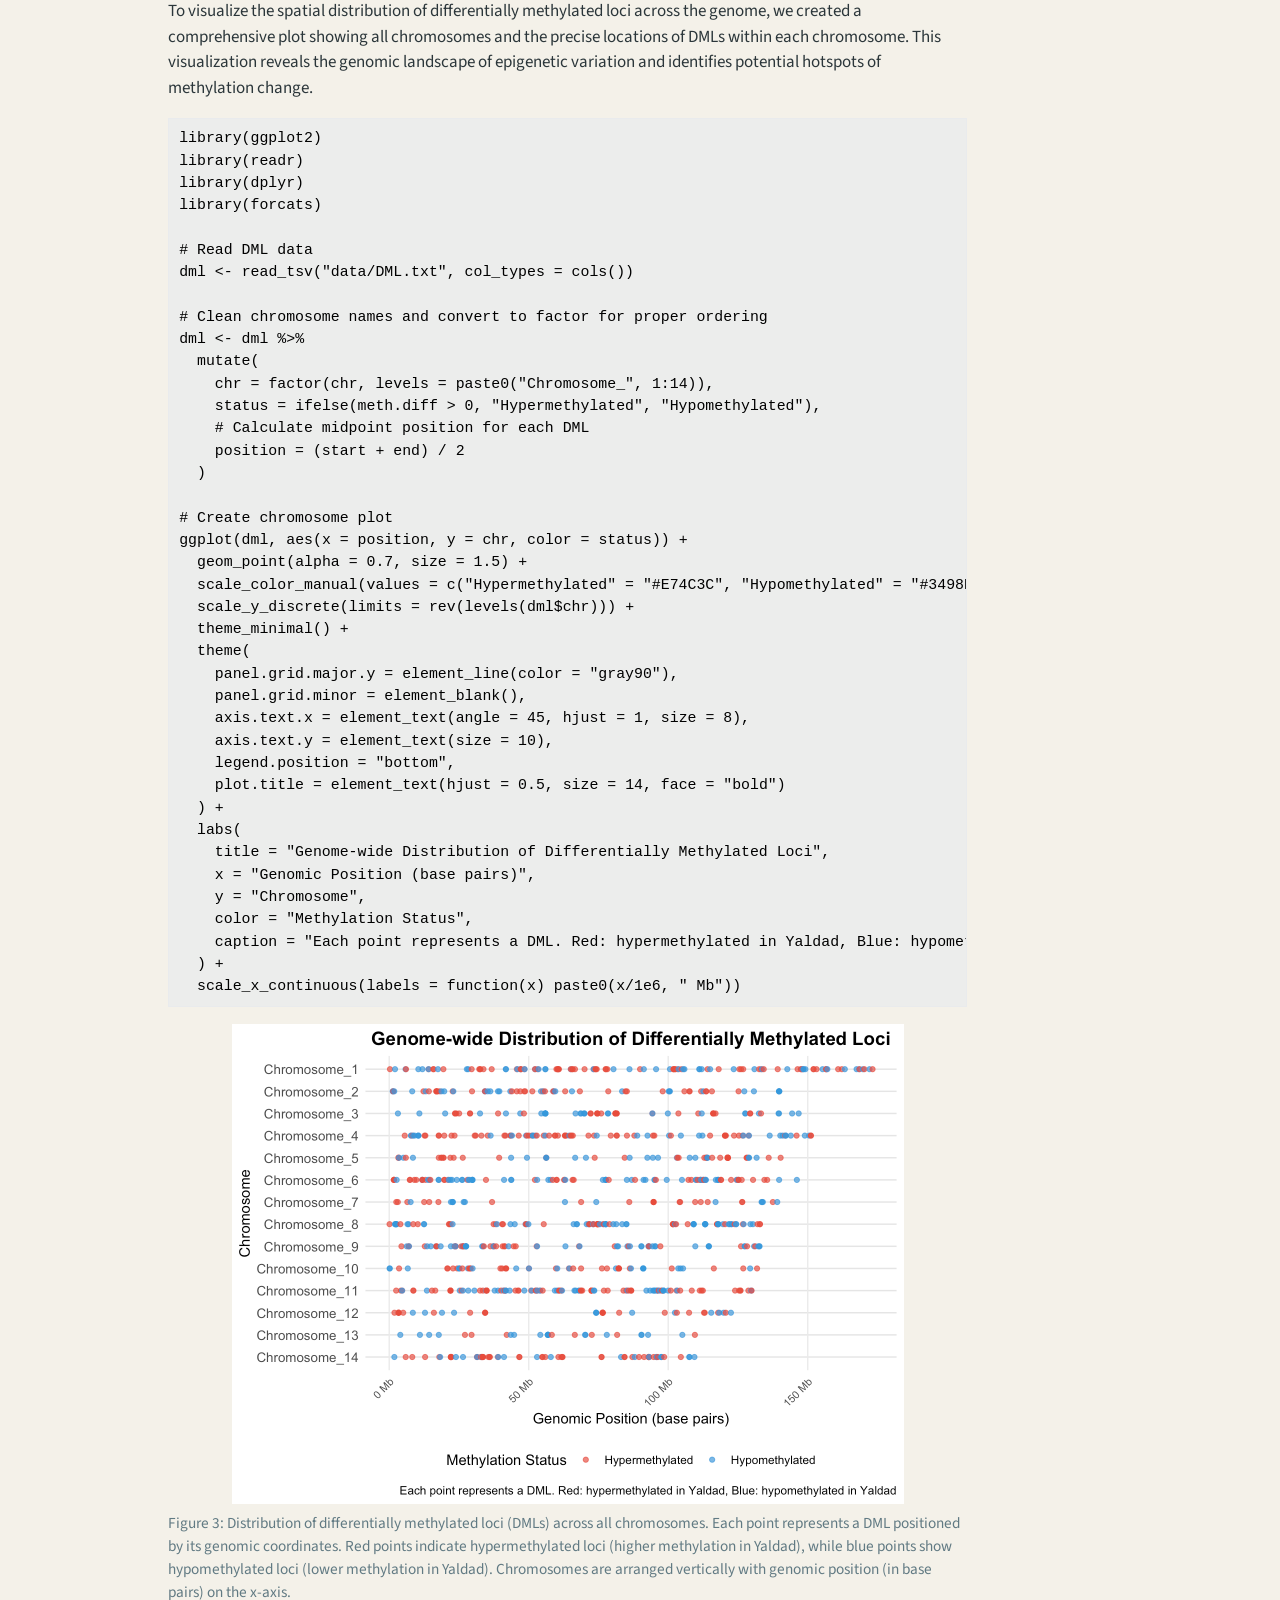
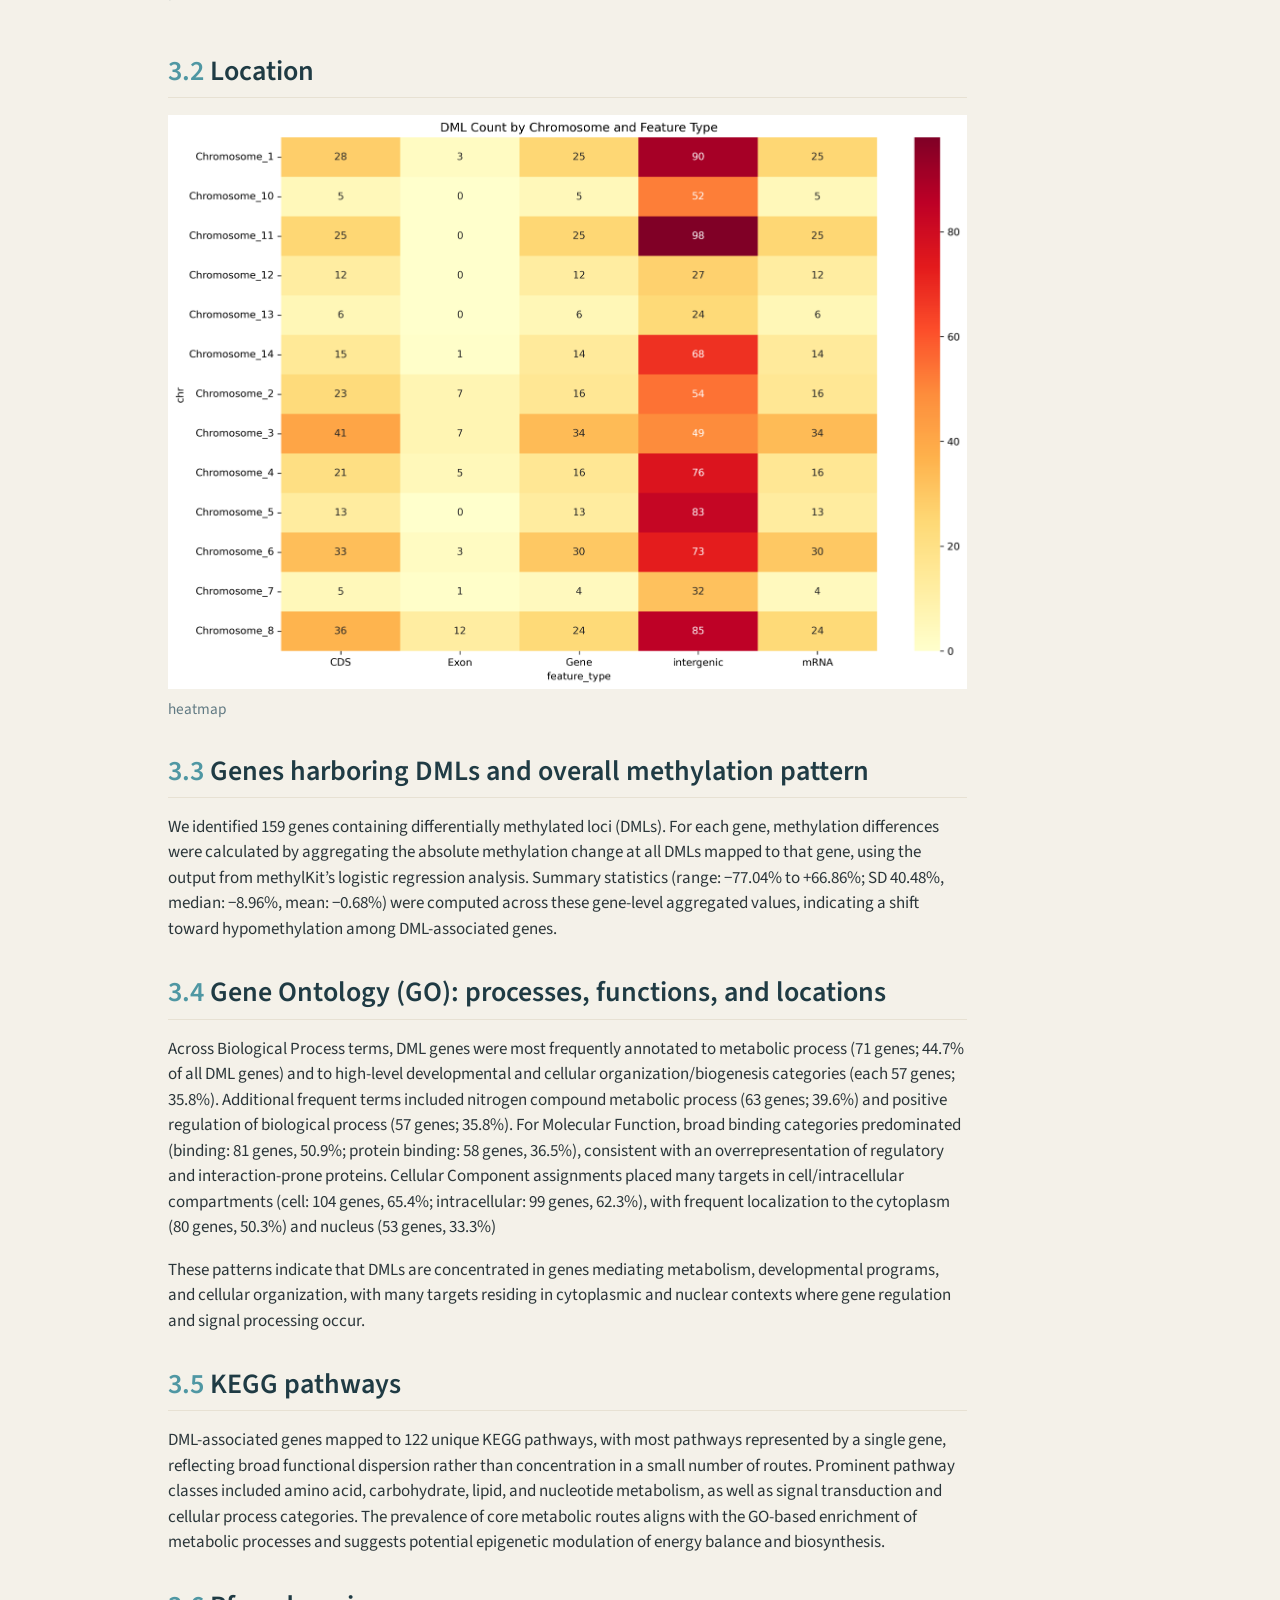
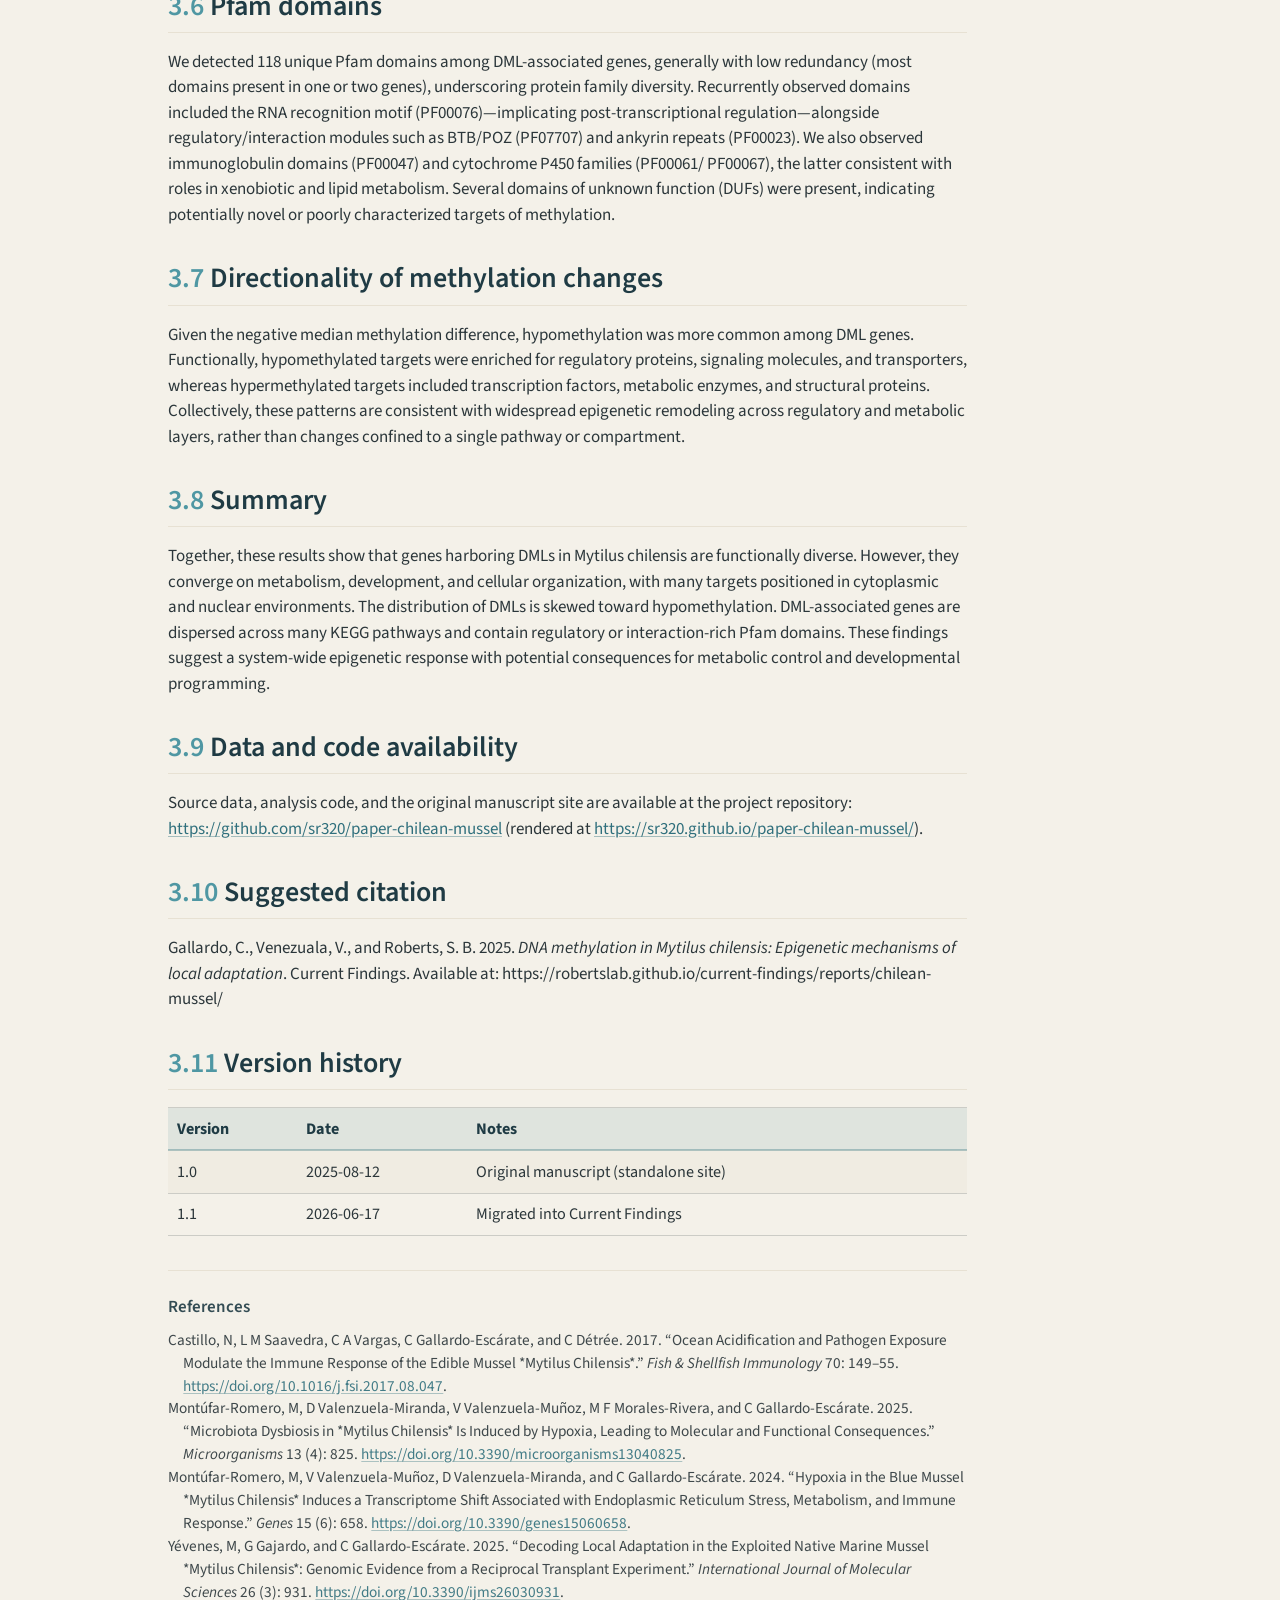
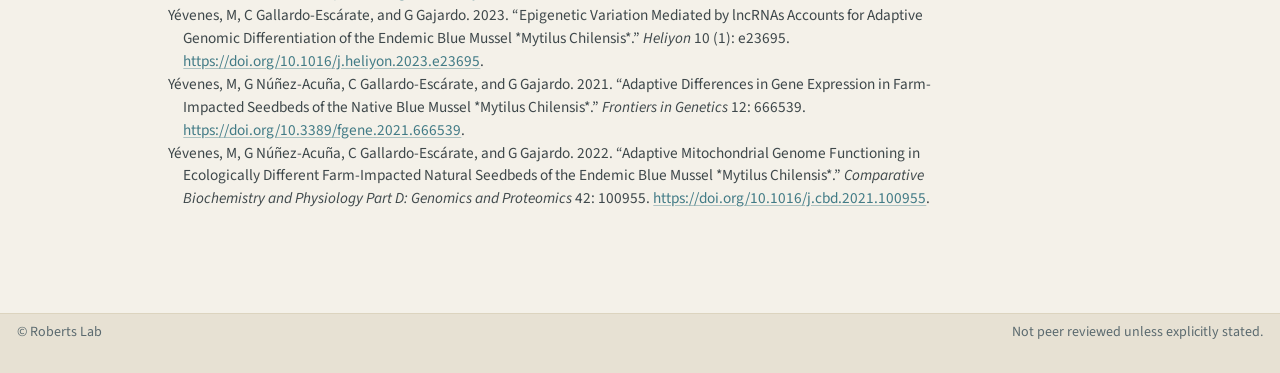
==== commit 0379955e: "Render Quarto site" ====
--- a/docs/reports/chilean-mussel/index.html
+++ b/docs/reports/chilean-mussel/index.html
@@ -2,7 +2,7 @@
 <html xmlns="http://www.w3.org/1999/xhtml" lang="en" xml:lang="en"><head>
 
 <meta charset="utf-8">
-<meta name="generator" content="quarto-1.9.36">
+<meta name="generator" content="quarto-1.9.38">
 
 <meta name="viewport" content="width=device-width, initial-scale=1.0, user-scalable=yes">
 
@@ -100,10 +100,10 @@
 <script src="../../site_libs/quarto-html/tippy.umd.min.js"></script>
 <script src="../../site_libs/quarto-html/anchor.min.js"></script>
 <link href="../../site_libs/quarto-html/tippy.css" rel="stylesheet">
-<link href="../../site_libs/quarto-html/quarto-syntax-highlighting-845c23b38eaddc0f92fda52bfe77a8c8.css" rel="stylesheet" id="quarto-text-highlighting-styles">
+<link href="../../site_libs/quarto-html/quarto-syntax-highlighting-15634bcf2e68342d4ad2dfa704d543f6.css" rel="stylesheet" id="quarto-text-highlighting-styles">
 <script src="../../site_libs/bootstrap/bootstrap.min.js"></script>
 <link href="../../site_libs/bootstrap/bootstrap-icons.css" rel="stylesheet">
-<link href="../../site_libs/bootstrap/bootstrap-05be892d1d6bf071db82e3a1698250c7.min.css" rel="stylesheet" append-hash="true" id="quarto-bootstrap" data-mode="light">
+<link href="../../site_libs/bootstrap/bootstrap-f3a7e4420bdcbdb5f5332fa4f27636c7.min.css" rel="stylesheet" append-hash="true" id="quarto-bootstrap" data-mode="light">
 <script id="quarto-search-options" type="application/json">{
   "location": "navbar",
   "copy-button": false,
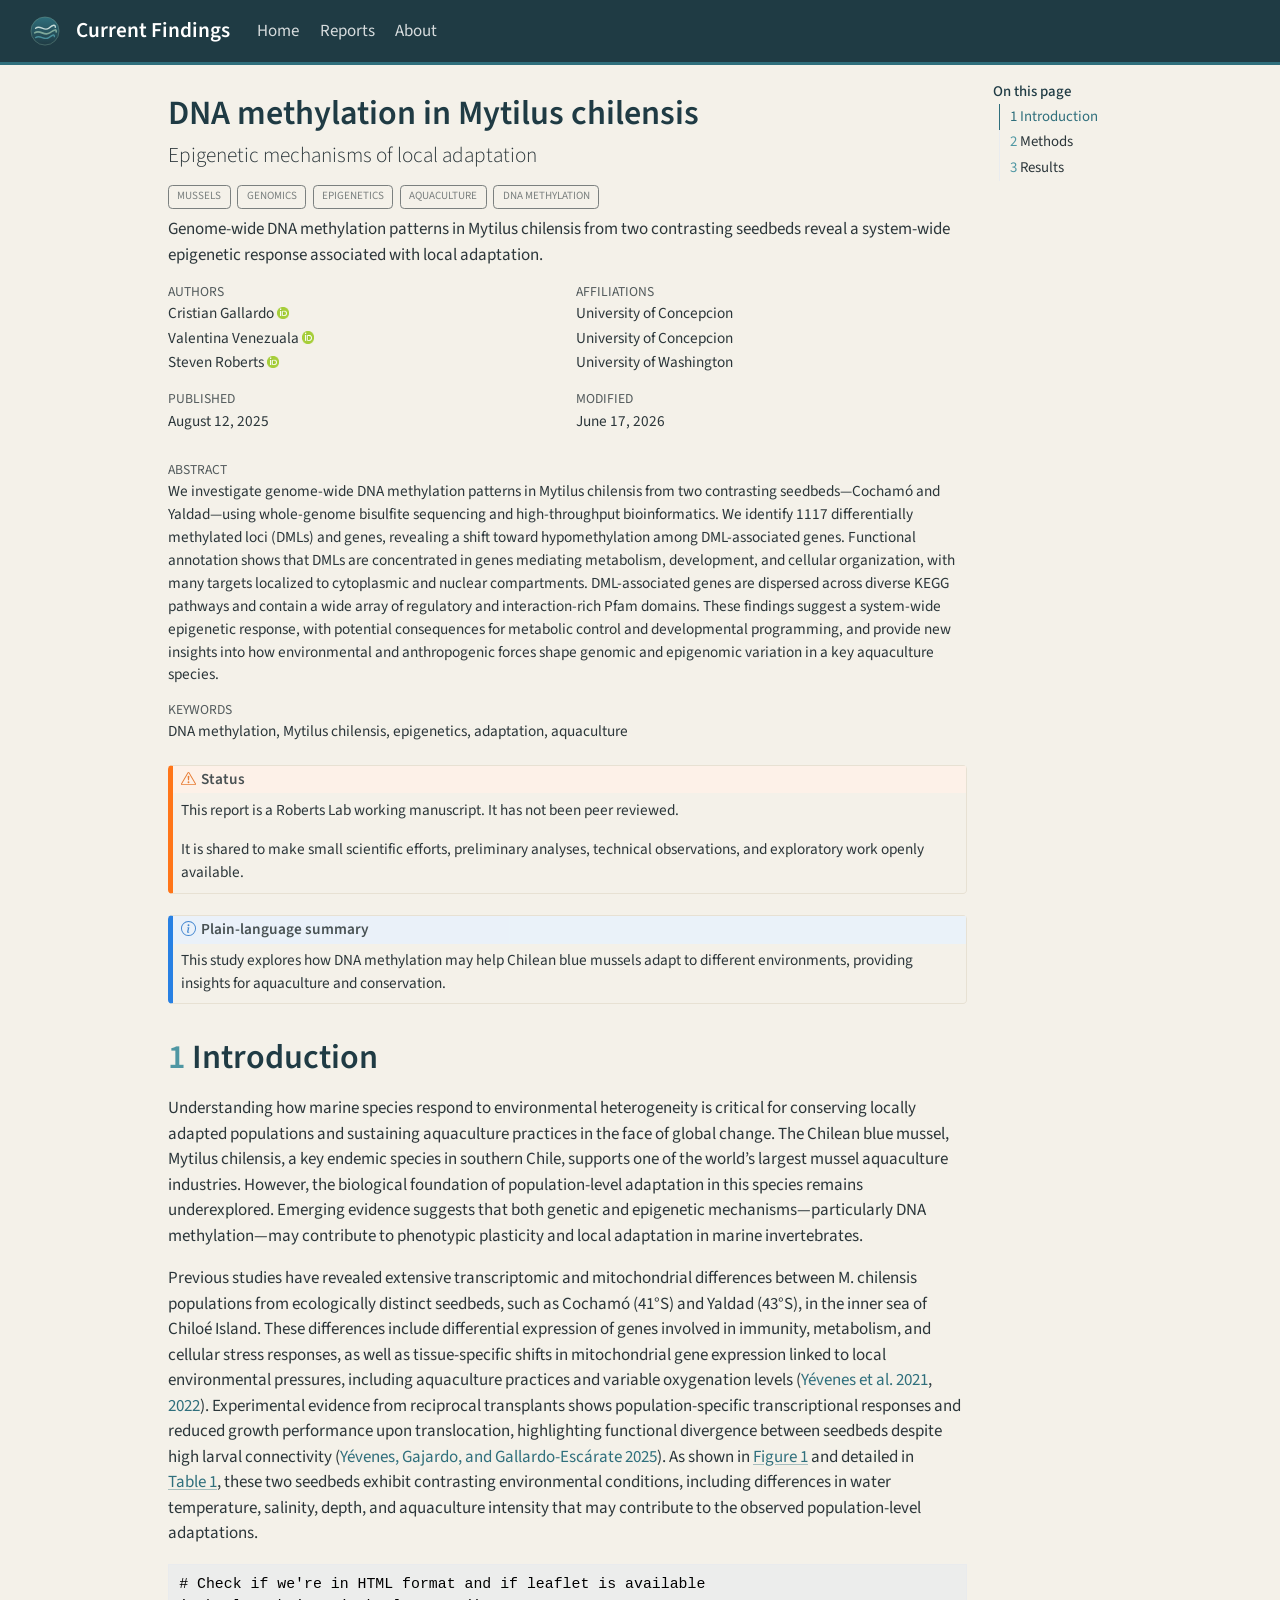
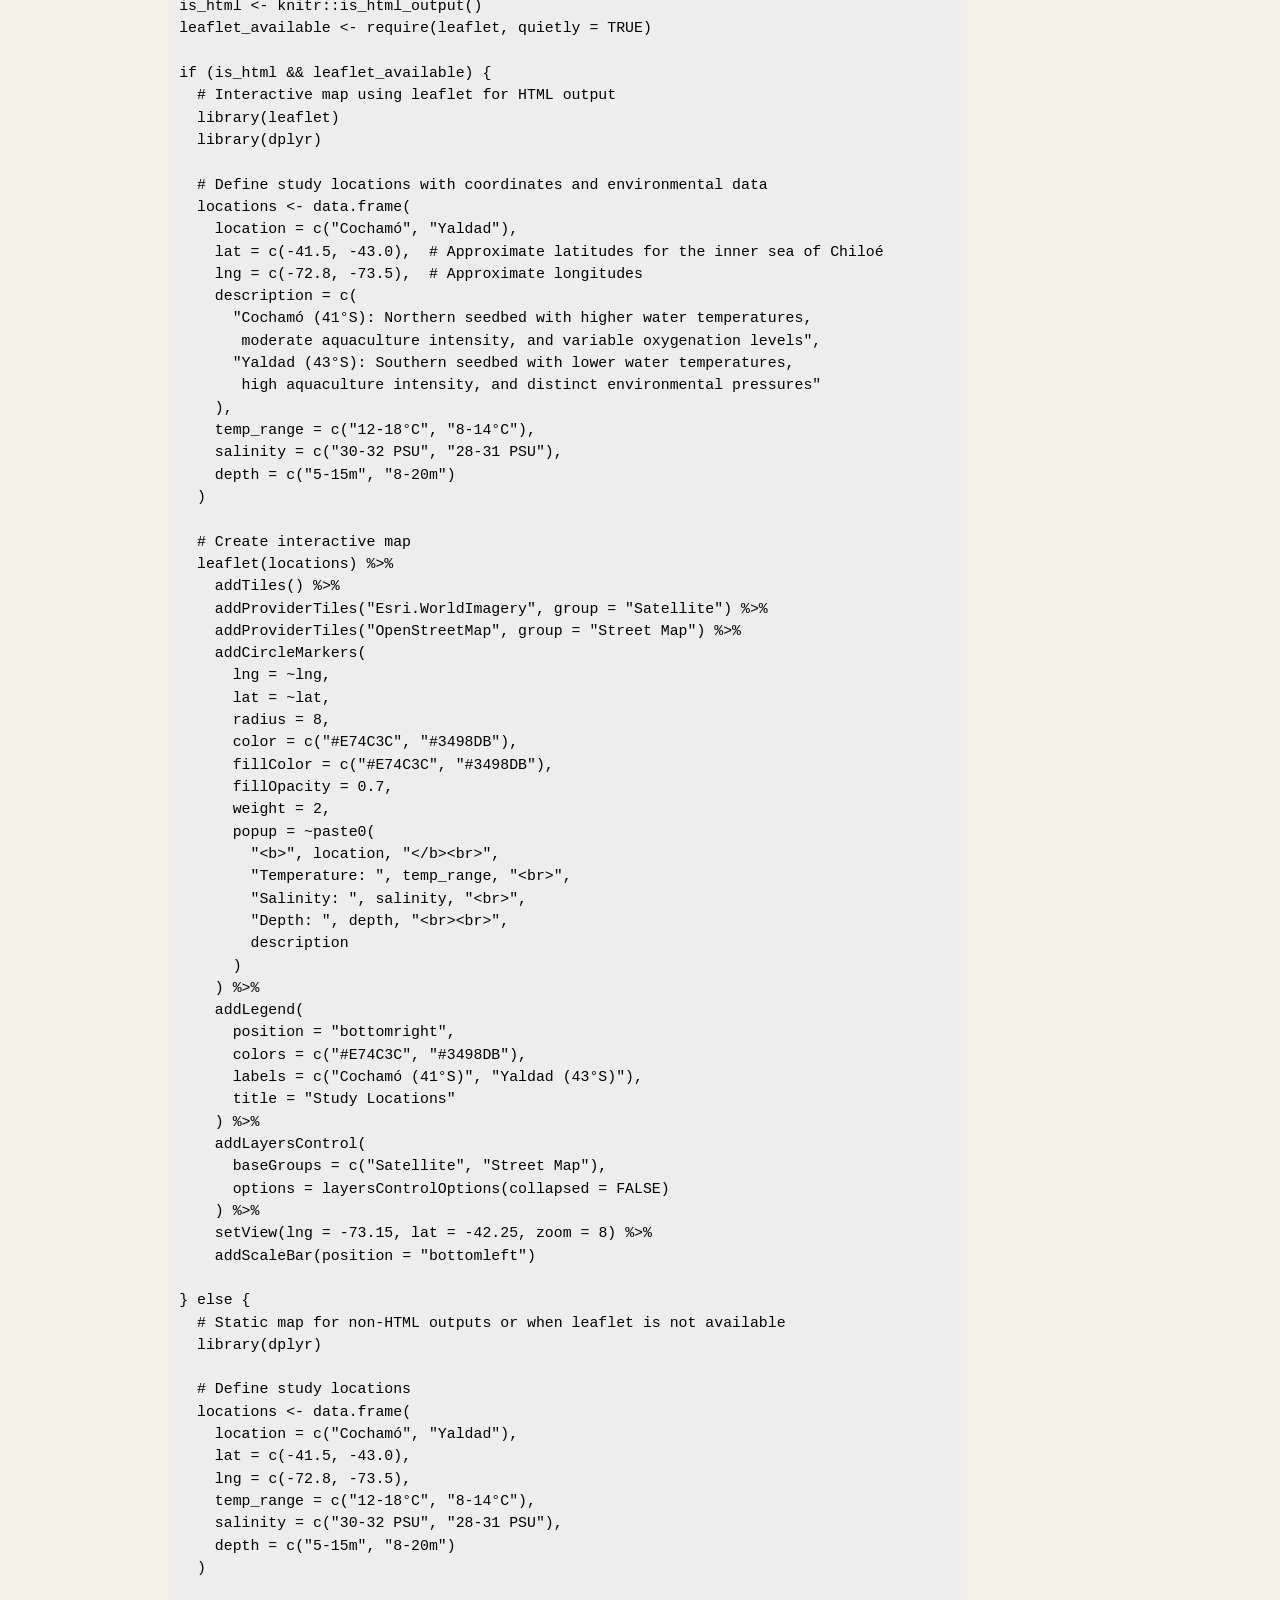
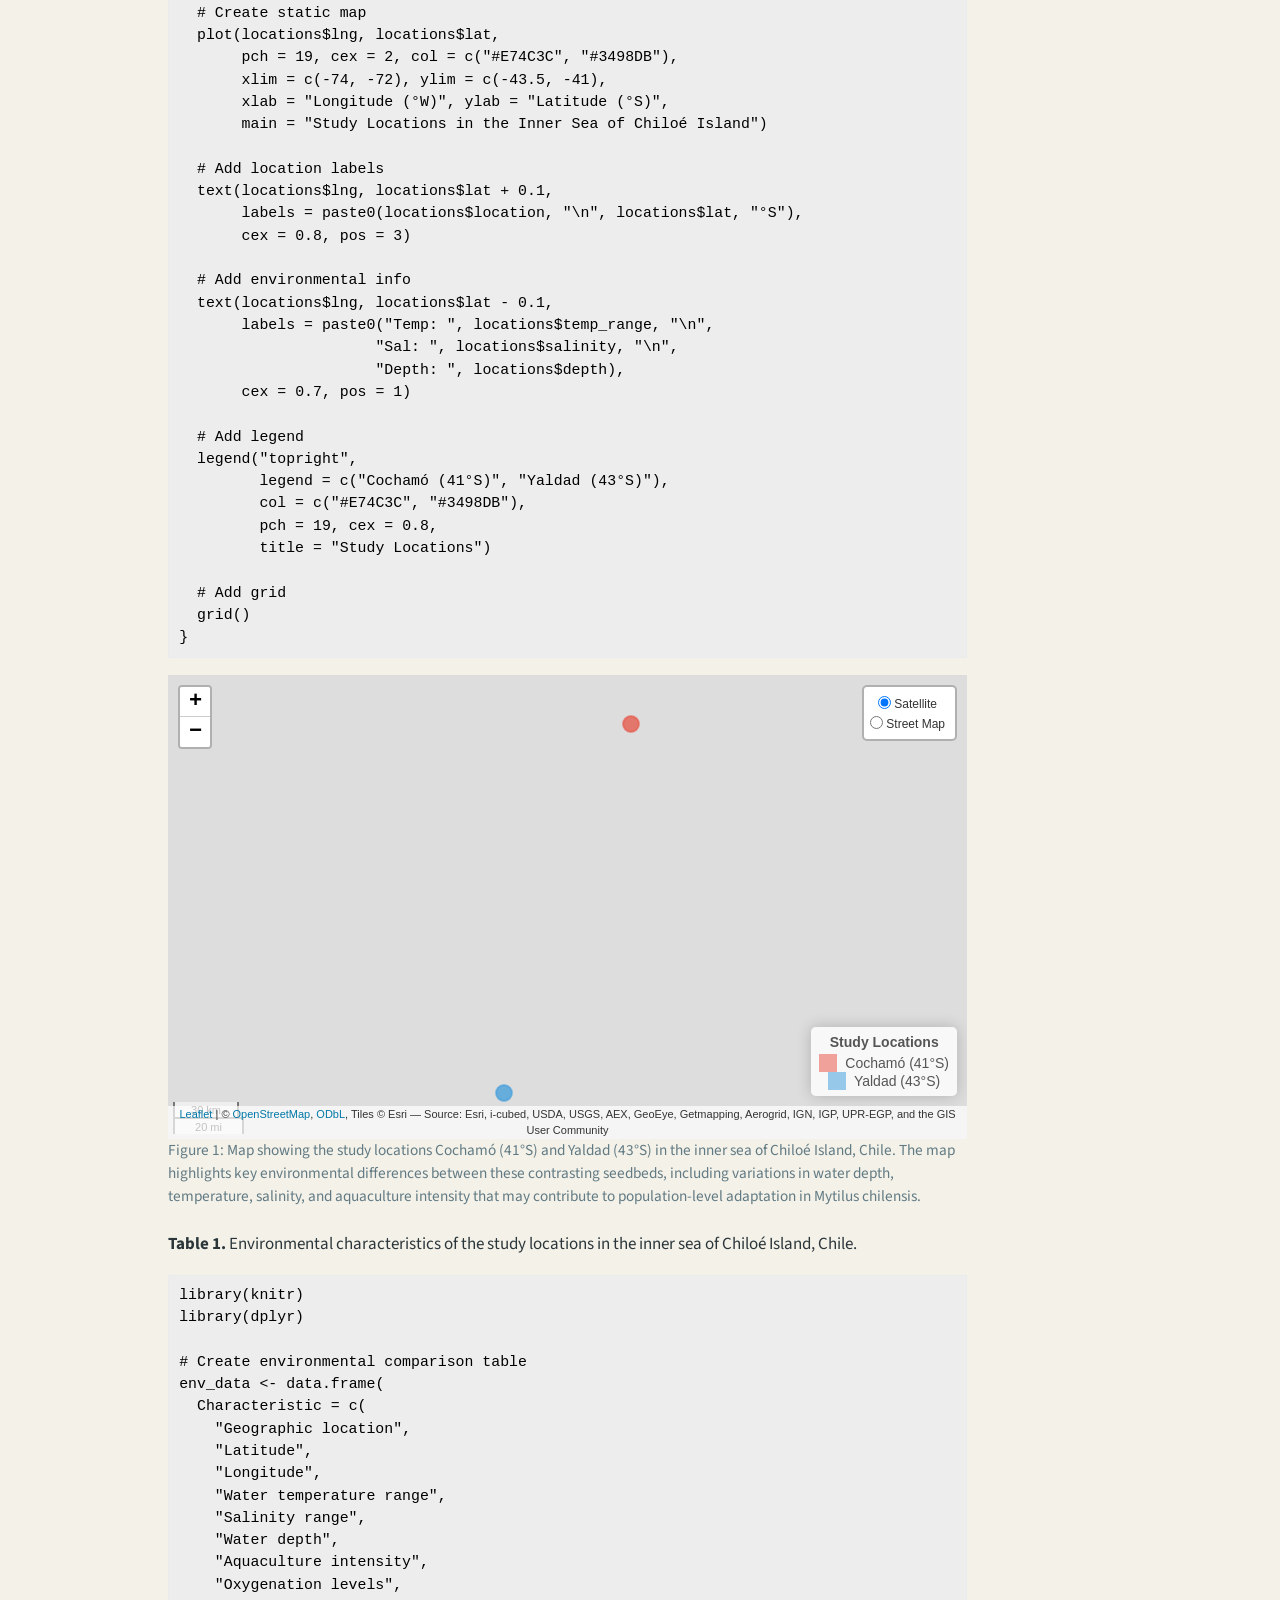
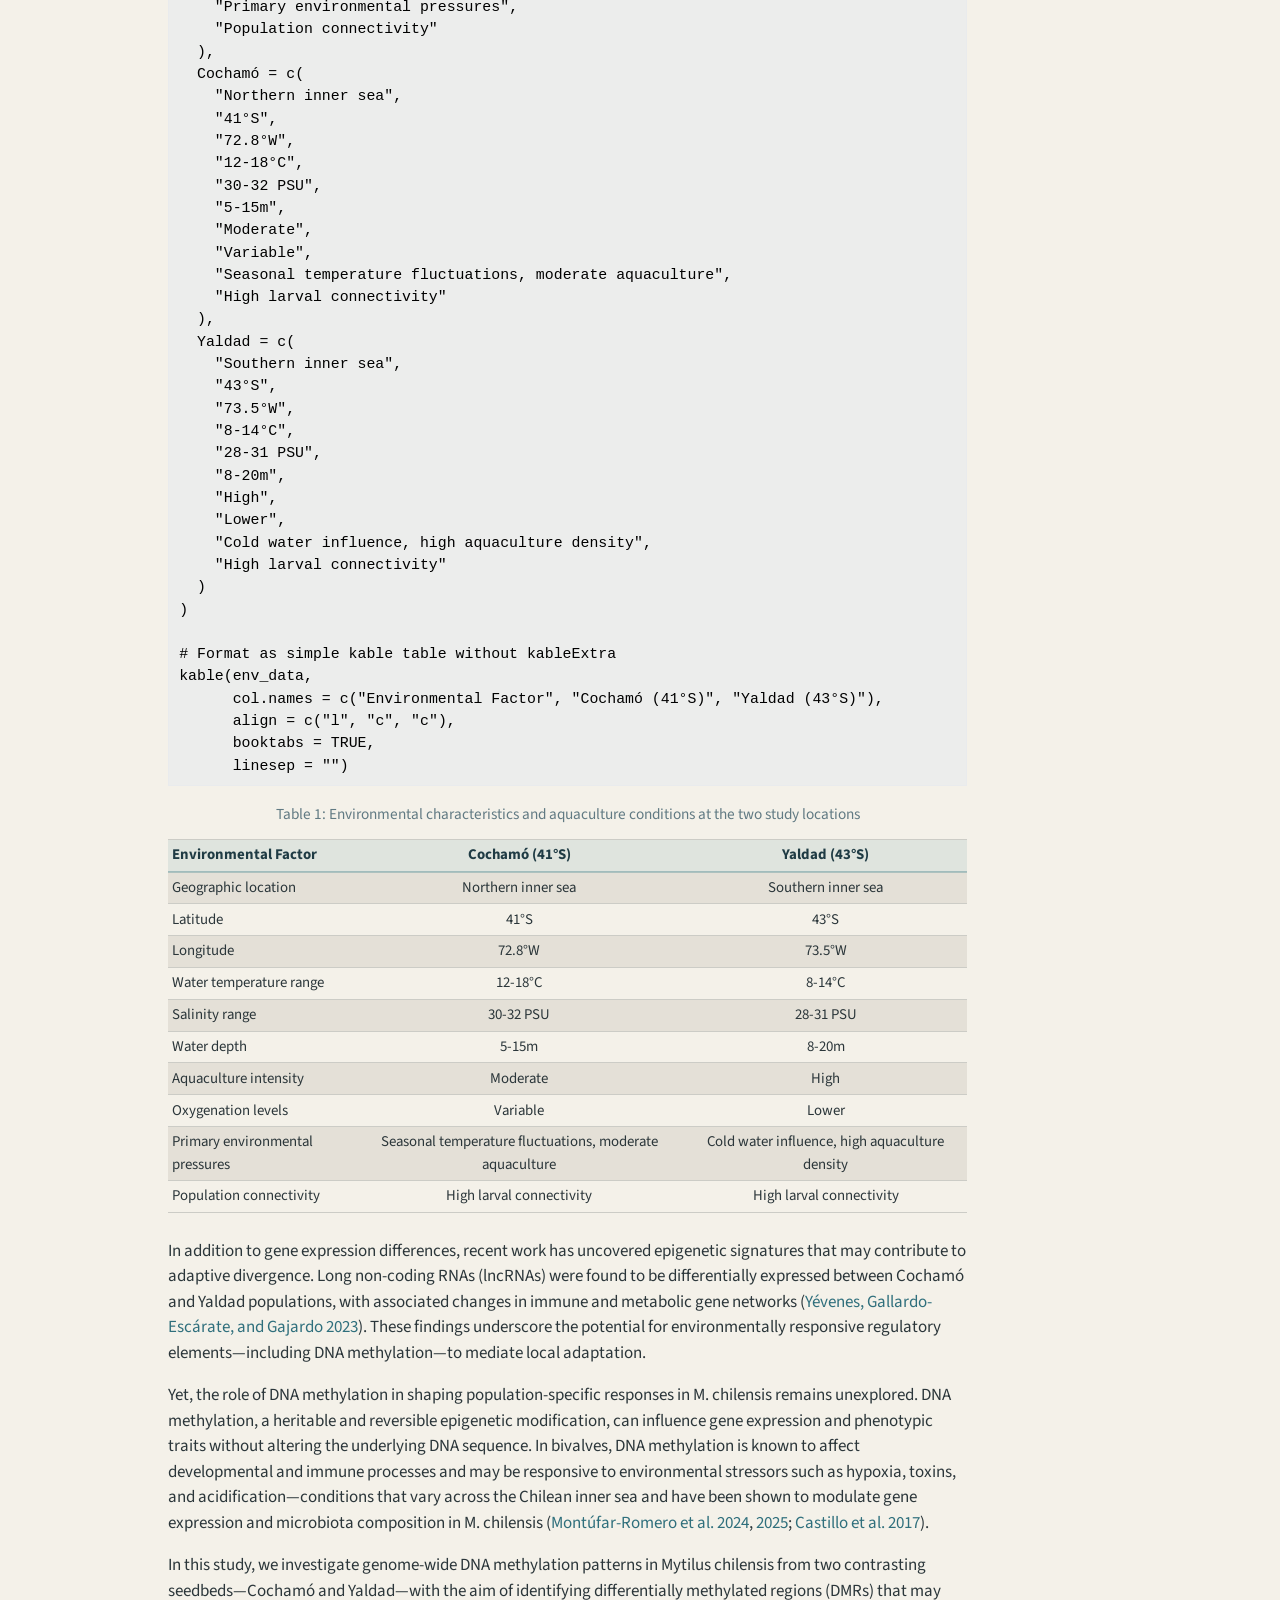
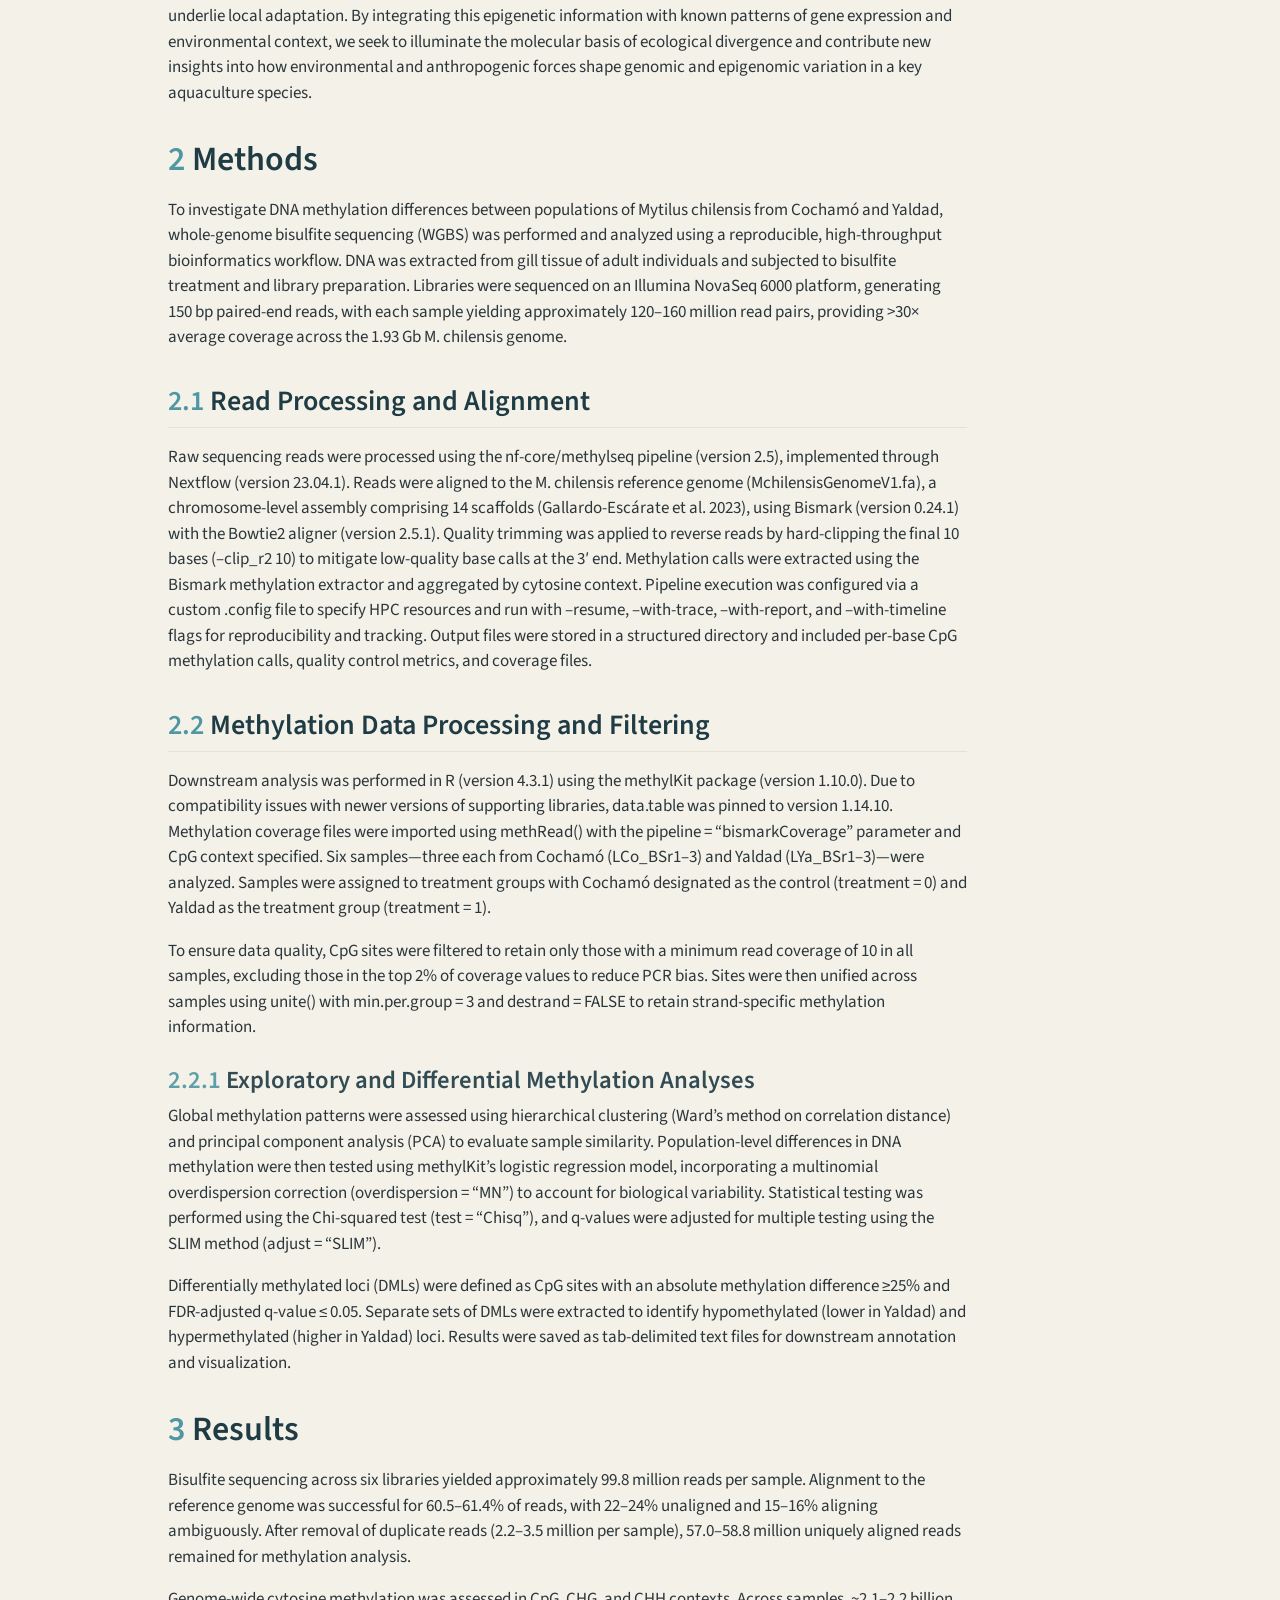
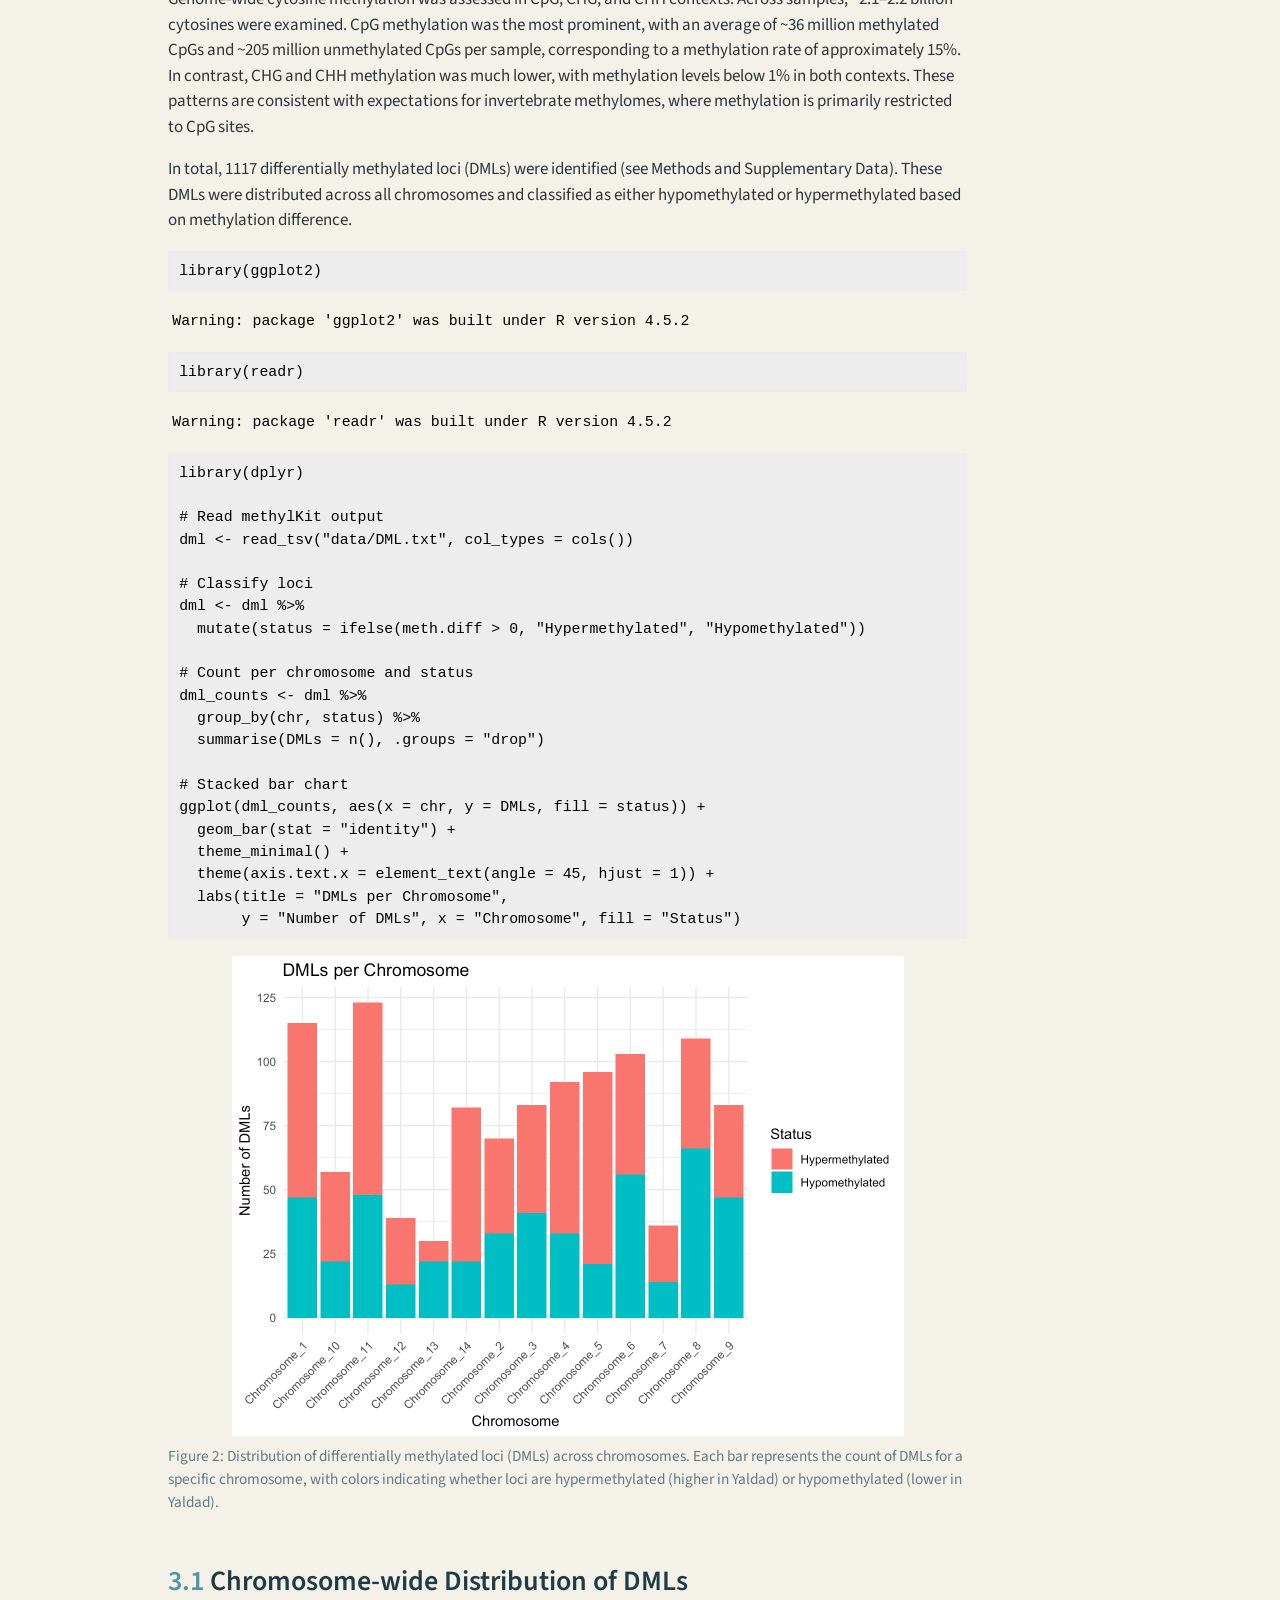
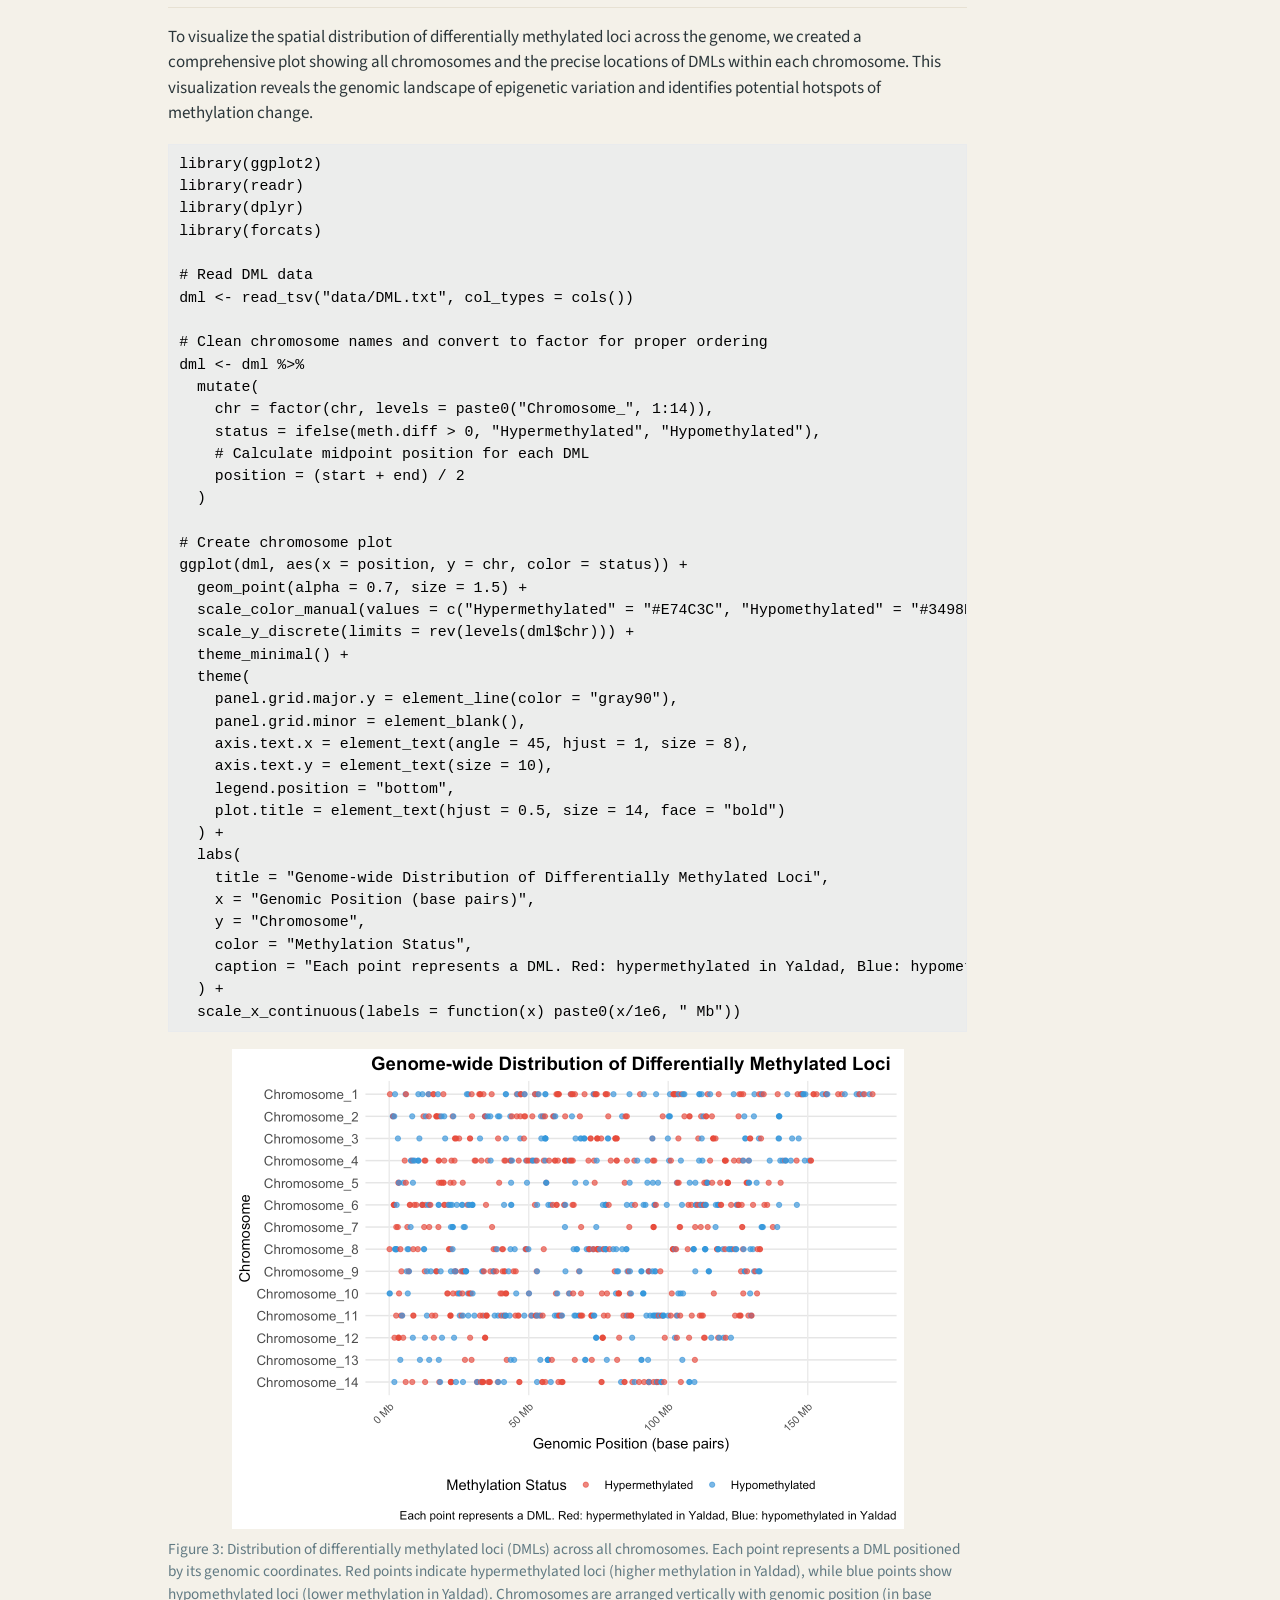
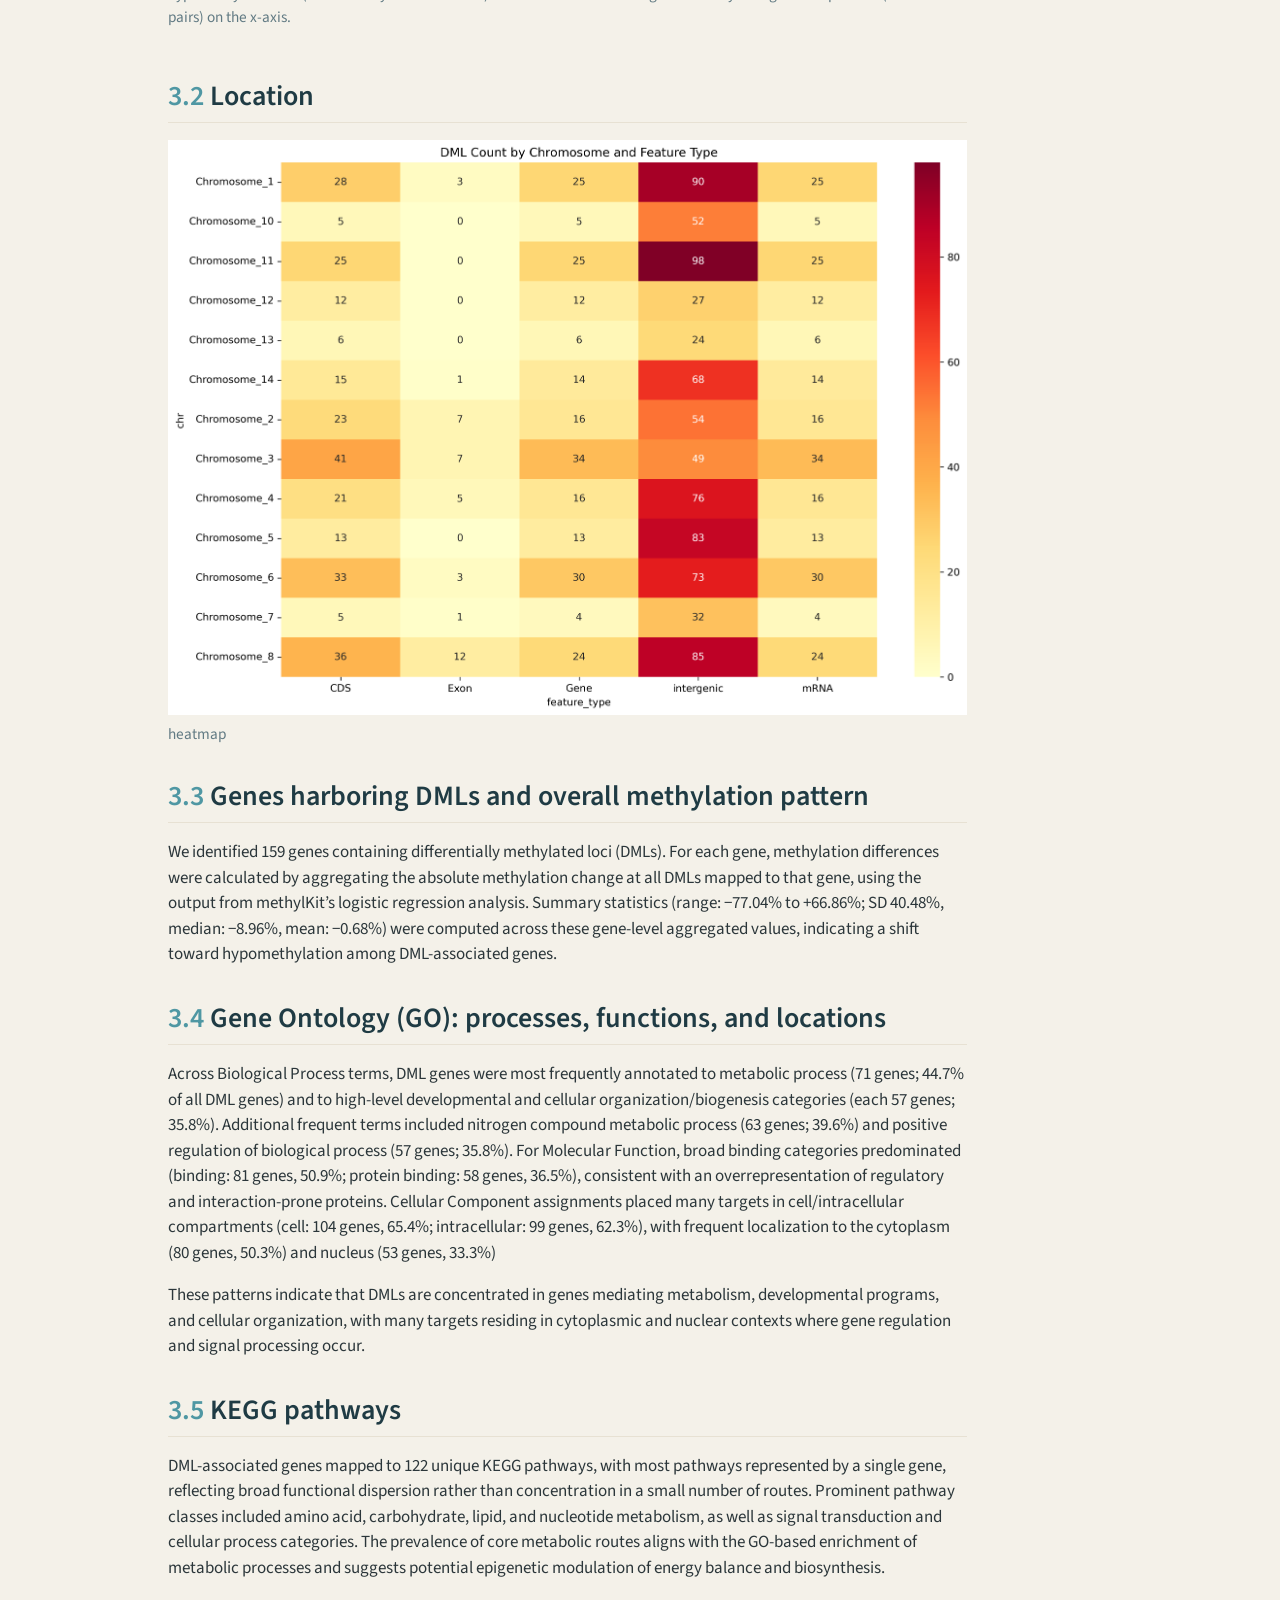
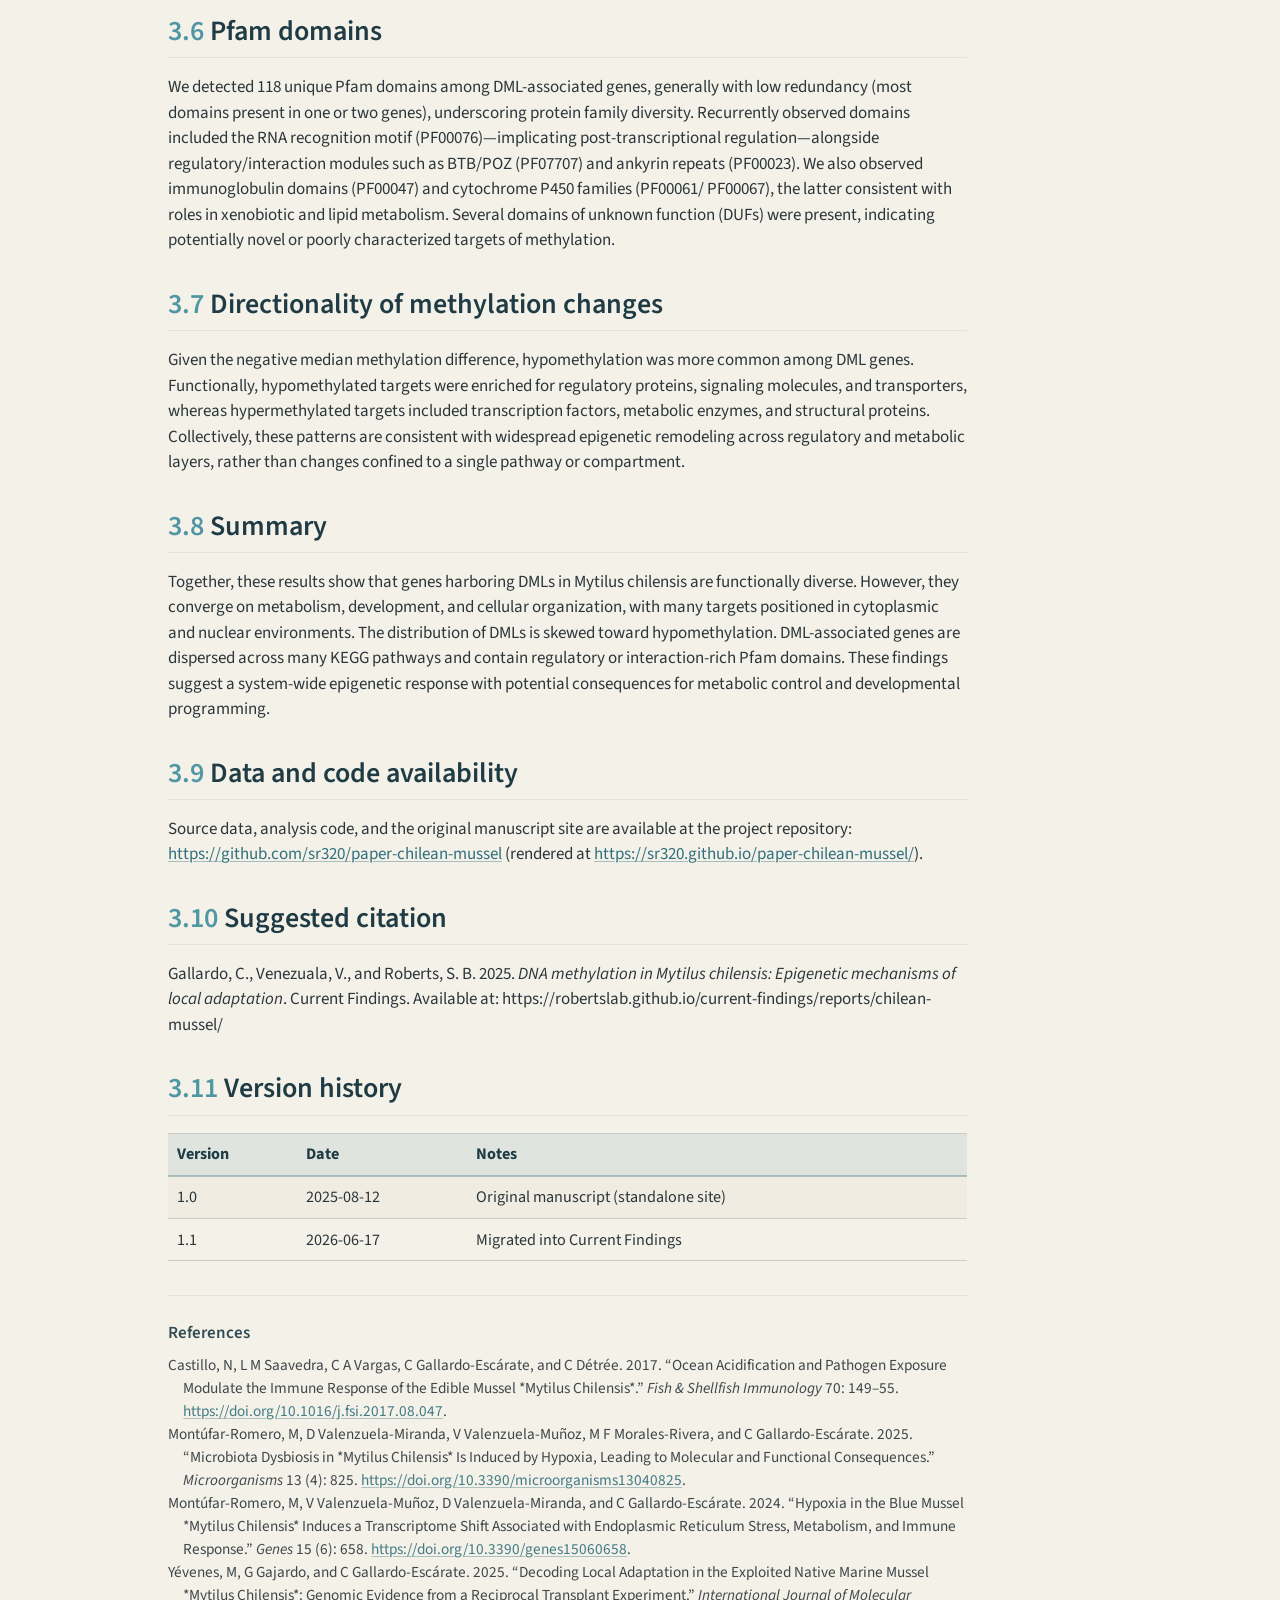
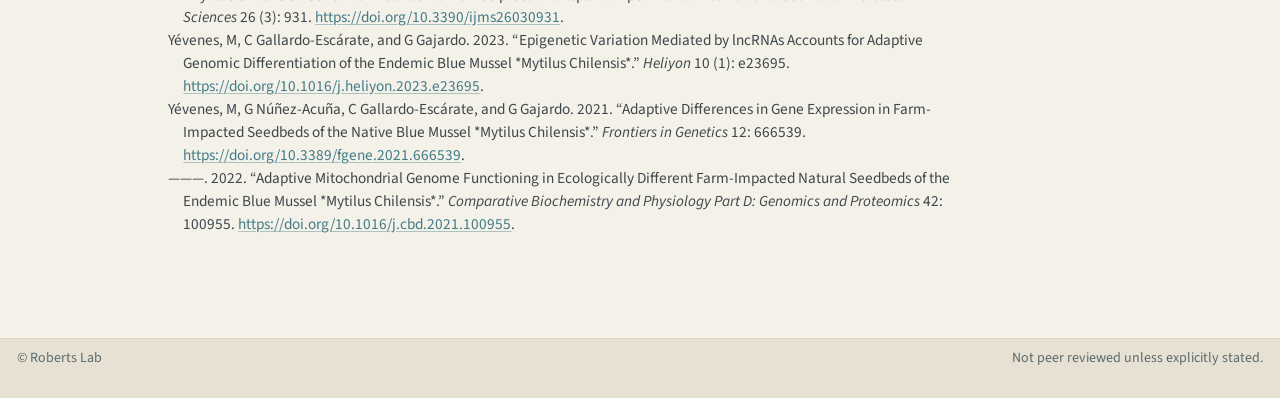
==== commit a5a1112d: "OA summary" ====
--- a/docs/reports/chilean-mussel/index.html
+++ b/docs/reports/chilean-mussel/index.html
@@ -2,7 +2,7 @@
 <html xmlns="http://www.w3.org/1999/xhtml" lang="en" xml:lang="en"><head>
 
 <meta charset="utf-8">
-<meta name="generator" content="quarto-1.9.38">
+<meta name="generator" content="quarto-1.6.40">
 
 <meta name="viewport" content="width=device-width, initial-scale=1.0, user-scalable=yes">
 
@@ -15,9 +15,6 @@
 
 <title>DNA methylation in Mytilus chilensis – Current Findings</title>
 <style>
-/* Default styles provided by pandoc.
-** See https://pandoc.org/MANUAL.html#variables-for-html for config info.
-*/
 code{white-space: pre-wrap;}
 span.smallcaps{font-variant: small-caps;}
 div.columns{display: flex; gap: min(4vw, 1.5em);}
@@ -30,9 +27,8 @@
   vertical-align: middle;
 }
 /* CSS for syntax highlighting */
-html { -webkit-text-size-adjust: 100%; }
 pre > code.sourceCode { white-space: pre; position: relative; }
-pre > code.sourceCode > span { display: inline-block; line-height: 1.25; }
+pre > code.sourceCode > span { line-height: 1.25; }
 pre > code.sourceCode > span:empty { height: 1.2em; }
 .sourceCode { overflow: visible; }
 code.sourceCode > span { color: inherit; text-decoration: inherit; }
@@ -43,7 +39,7 @@
 }
 @media print {
 pre > code.sourceCode { white-space: pre-wrap; }
-pre > code.sourceCode > span { text-indent: -5em; padding-left: 5em; }
+pre > code.sourceCode > span { display: inline-block; text-indent: -5em; padding-left: 5em; }
 }
 pre.numberSource code
   { counter-reset: source-line 0; }
@@ -68,6 +64,7 @@
 div.csl-bib-body { }
 div.csl-entry {
   clear: both;
+  margin-bottom: 0em;
 }
 .hanging-indent div.csl-entry {
   margin-left:2em;
@@ -94,16 +91,15 @@
 <script src="../../site_libs/quarto-search/quarto-search.js"></script>
 <meta name="quarto:offset" content="../../">
 <link href="../../assets/logo.svg" rel="icon" type="image/svg+xml">
-<script src="../../site_libs/quarto-html/quarto.js" type="module"></script>
-<script src="../../site_libs/quarto-html/tabsets/tabsets.js" type="module"></script>
+<script src="../../site_libs/quarto-html/quarto.js"></script>
 <script src="../../site_libs/quarto-html/popper.min.js"></script>
 <script src="../../site_libs/quarto-html/tippy.umd.min.js"></script>
 <script src="../../site_libs/quarto-html/anchor.min.js"></script>
 <link href="../../site_libs/quarto-html/tippy.css" rel="stylesheet">
-<link href="../../site_libs/quarto-html/quarto-syntax-highlighting-15634bcf2e68342d4ad2dfa704d543f6.css" rel="stylesheet" id="quarto-text-highlighting-styles">
+<link href="../../site_libs/quarto-html/quarto-syntax-highlighting-549806ee2085284f45b00abea8c6df48.css" rel="stylesheet" id="quarto-text-highlighting-styles">
 <script src="../../site_libs/bootstrap/bootstrap.min.js"></script>
 <link href="../../site_libs/bootstrap/bootstrap-icons.css" rel="stylesheet">
-<link href="../../site_libs/bootstrap/bootstrap-f3a7e4420bdcbdb5f5332fa4f27636c7.min.css" rel="stylesheet" append-hash="true" id="quarto-bootstrap" data-mode="light">
+<link href="../../site_libs/bootstrap/bootstrap-7af0013c55bc89f24c80d2b634244bd9.min.css" rel="stylesheet" append-hash="true" id="quarto-bootstrap" data-mode="light">
 <script id="quarto-search-options" type="application/json">{
   "location": "navbar",
   "copy-button": false,
@@ -147,7 +143,7 @@
 
 </head>
 
-<body class="nav-fixed quarto-light">
+<body class="nav-fixed">
 
 <div id="quarto-search-results"></div>
   <header id="quarto-header" class="headroom fixed-top">
@@ -155,8 +151,7 @@
       <div class="navbar-container container-fluid">
       <div class="navbar-brand-container mx-auto">
     <a href="../../index.html" class="navbar-brand navbar-brand-logo">
-    <img src="../../assets/logo.svg" alt="Current Findings logo" class="navbar-logo light-content">
-    <img src="../../assets/logo.svg" alt="Current Findings logo" class="navbar-logo dark-content">
+    <img src="../../assets/logo.svg" alt="Current Findings logo" class="navbar-logo">
     </a>
     <a class="navbar-brand" href="../../index.html">
     <span class="navbar-title">Current Findings</span>
@@ -323,7 +318,7 @@
 <i class="callout-icon"></i>
 </div>
 <div class="callout-title-container flex-fill">
-<span class="screen-reader-only">Warning</span>Status
+Status
 </div>
 </div>
 <div class="callout-body-container callout-body">
@@ -337,7 +332,7 @@
 <i class="callout-icon"></i>
 </div>
 <div class="callout-title-container flex-fill">
-<span class="screen-reader-only">Note</span>Plain-language summary
+Plain-language summary
 </div>
 </div>
 <div class="callout-body-container callout-body">
@@ -347,9 +342,9 @@
 <section id="introduction" class="level1" data-number="1">
 <h1 data-number="1"><span class="header-section-number">1</span> Introduction</h1>
 <p>Understanding how marine species respond to environmental heterogeneity is critical for conserving locally adapted populations and sustaining aquaculture practices in the face of global change. The Chilean blue mussel, Mytilus chilensis, a key endemic species in southern Chile, supports one of the world’s largest mussel aquaculture industries. However, the biological foundation of population-level adaptation in this species remains underexplored. Emerging evidence suggests that both genetic and epigenetic mechanisms—particularly DNA methylation—may contribute to phenotypic plasticity and local adaptation in marine invertebrates.</p>
-<p>Previous studies have revealed extensive transcriptomic and mitochondrial differences between M. chilensis populations from ecologically distinct seedbeds, such as Cochamó (41°S) and Yaldad (43°S), in the inner sea of Chiloé Island. These differences include differential expression of genes involved in immunity, metabolism, and cellular stress responses, as well as tissue-specific shifts in mitochondrial gene expression linked to local environmental pressures, including aquaculture practices and variable oxygenation levels <span class="citation" data-cites="yevenes2021adaptive yevenes2022adaptive">(<a href="#ref-yevenes2021adaptive" role="doc-biblioref">Yévenes et al. 2021</a>, <a href="#ref-yevenes2022adaptive" role="doc-biblioref">2022</a>)</span>. Experimental evidence from reciprocal transplants shows population-specific transcriptional responses and reduced growth performance upon translocation, highlighting functional divergence between seedbeds despite high larval connectivity <span class="citation" data-cites="yevenes2025decoding">(<a href="#ref-yevenes2025decoding" role="doc-biblioref">Yévenes et al. 2025</a>)</span>. As shown in <a href="#fig-study-locations" class="quarto-xref">Figure&nbsp;1</a> and detailed in <a href="#tbl-env-comparison" class="quarto-xref">Table&nbsp;1</a>, these two seedbeds exhibit contrasting environmental conditions, including differences in water temperature, salinity, depth, and aquaculture intensity that may contribute to the observed population-level adaptations.</p>
+<p>Previous studies have revealed extensive transcriptomic and mitochondrial differences between M. chilensis populations from ecologically distinct seedbeds, such as Cochamó (41°S) and Yaldad (43°S), in the inner sea of Chiloé Island. These differences include differential expression of genes involved in immunity, metabolism, and cellular stress responses, as well as tissue-specific shifts in mitochondrial gene expression linked to local environmental pressures, including aquaculture practices and variable oxygenation levels <span class="citation" data-cites="yevenes2021adaptive yevenes2022adaptive">(<a href="#ref-yevenes2021adaptive" role="doc-biblioref">Yévenes et al. 2021</a>, <a href="#ref-yevenes2022adaptive" role="doc-biblioref">2022</a>)</span>. Experimental evidence from reciprocal transplants shows population-specific transcriptional responses and reduced growth performance upon translocation, highlighting functional divergence between seedbeds despite high larval connectivity <span class="citation" data-cites="yevenes2025decoding">(<a href="#ref-yevenes2025decoding" role="doc-biblioref">Yévenes, Gajardo, and Gallardo-Escárate 2025</a>)</span>. As shown in <a href="#fig-study-locations" class="quarto-xref">Figure&nbsp;1</a> and detailed in <a href="#tbl-env-comparison" class="quarto-xref">Table&nbsp;1</a>, these two seedbeds exhibit contrasting environmental conditions, including differences in water temperature, salinity, depth, and aquaculture intensity that may contribute to the observed population-level adaptations.</p>
 <div class="cell">
-<div class="code-copy-outer-scaffold"><div class="sourceCode cell-code" id="cb1"><pre class="sourceCode r code-with-copy"><code class="sourceCode r"><span id="cb1-1"><a href="#cb1-1" aria-hidden="true" tabindex="-1"></a><span class="co"># Check if we're in HTML format and if leaflet is available</span></span>
+<div class="sourceCode cell-code" id="cb1"><pre class="sourceCode r code-with-copy"><code class="sourceCode r"><span id="cb1-1"><a href="#cb1-1" aria-hidden="true" tabindex="-1"></a><span class="co"># Check if we're in HTML format and if leaflet is available</span></span>
 <span id="cb1-2"><a href="#cb1-2" aria-hidden="true" tabindex="-1"></a>is_html <span class="ot">&lt;-</span> knitr<span class="sc">::</span><span class="fu">is_html_output</span>()</span>
 <span id="cb1-3"><a href="#cb1-3" aria-hidden="true" tabindex="-1"></a>leaflet_available <span class="ot">&lt;-</span> <span class="fu">require</span>(leaflet, <span class="at">quietly =</span> <span class="cn">TRUE</span>)</span>
 <span id="cb1-4"><a href="#cb1-4" aria-hidden="true" tabindex="-1"></a></span>
@@ -450,7 +445,7 @@
 <span id="cb1-99"><a href="#cb1-99" aria-hidden="true" tabindex="-1"></a></span>
 <span id="cb1-100"><a href="#cb1-100" aria-hidden="true" tabindex="-1"></a>  <span class="co"># Add grid</span></span>
 <span id="cb1-101"><a href="#cb1-101" aria-hidden="true" tabindex="-1"></a>  <span class="fu">grid</span>()</span>
-<span id="cb1-102"><a href="#cb1-102" aria-hidden="true" tabindex="-1"></a>}</span></code></pre></div><button title="Copy to Clipboard" class="code-copy-button"><i class="bi"></i></button></div>
+<span id="cb1-102"><a href="#cb1-102" aria-hidden="true" tabindex="-1"></a>}</span></code><button title="Copy to Clipboard" class="code-copy-button"><i class="bi"></i></button></pre></div>
 <div id="fig-study-locations" class="cell-output-display quarto-float quarto-figure quarto-figure-center anchored">
 <figure class="quarto-float quarto-float-fig figure">
 <div aria-describedby="fig-study-locations-caption-0ceaefa1-69ba-4598-a22c-09a6ac19f8ca">
@@ -465,7 +460,7 @@
 </div>
 <p><strong>Table 1.</strong> Environmental characteristics of the study locations in the inner sea of Chiloé Island, Chile.</p>
 <div class="cell">
-<div class="code-copy-outer-scaffold"><div class="sourceCode cell-code" id="cb2"><pre class="sourceCode r code-with-copy"><code class="sourceCode r"><span id="cb2-1"><a href="#cb2-1" aria-hidden="true" tabindex="-1"></a><span class="fu">library</span>(knitr)</span>
+<div class="sourceCode cell-code" id="cb2"><pre class="sourceCode r code-with-copy"><code class="sourceCode r"><span id="cb2-1"><a href="#cb2-1" aria-hidden="true" tabindex="-1"></a><span class="fu">library</span>(knitr)</span>
 <span id="cb2-2"><a href="#cb2-2" aria-hidden="true" tabindex="-1"></a><span class="fu">library</span>(dplyr)</span>
 <span id="cb2-3"><a href="#cb2-3" aria-hidden="true" tabindex="-1"></a></span>
 <span id="cb2-4"><a href="#cb2-4" aria-hidden="true" tabindex="-1"></a><span class="co"># Create environmental comparison table</span></span>
@@ -513,7 +508,7 @@
 <span id="cb2-46"><a href="#cb2-46" aria-hidden="true" tabindex="-1"></a>      <span class="at">col.names =</span> <span class="fu">c</span>(<span class="st">"Environmental Factor"</span>, <span class="st">"Cochamó (41°S)"</span>, <span class="st">"Yaldad (43°S)"</span>),</span>
 <span id="cb2-47"><a href="#cb2-47" aria-hidden="true" tabindex="-1"></a>      <span class="at">align =</span> <span class="fu">c</span>(<span class="st">"l"</span>, <span class="st">"c"</span>, <span class="st">"c"</span>),</span>
 <span id="cb2-48"><a href="#cb2-48" aria-hidden="true" tabindex="-1"></a>      <span class="at">booktabs =</span> <span class="cn">TRUE</span>,</span>
-<span id="cb2-49"><a href="#cb2-49" aria-hidden="true" tabindex="-1"></a>      <span class="at">linesep =</span> <span class="st">""</span>)</span></code></pre></div><button title="Copy to Clipboard" class="code-copy-button"><i class="bi"></i></button></div>
+<span id="cb2-49"><a href="#cb2-49" aria-hidden="true" tabindex="-1"></a>      <span class="at">linesep =</span> <span class="st">""</span>)</span></code><button title="Copy to Clipboard" class="code-copy-button"><i class="bi"></i></button></pre></div>
 <div id="tbl-env-comparison" class="cell quarto-float quarto-figure quarto-figure-center anchored">
 <figure class="quarto-float quarto-float-tbl figure">
 <figcaption class="quarto-float-caption-top quarto-float-caption quarto-float-tbl" id="tbl-env-comparison-caption-0ceaefa1-69ba-4598-a22c-09a6ac19f8ca">
@@ -521,7 +516,7 @@
 </figcaption>
 <div aria-describedby="tbl-env-comparison-caption-0ceaefa1-69ba-4598-a22c-09a6ac19f8ca">
 <div class="cell-output-display">
-<table class="cell caption-top table table-sm table-striped small">
+<table class="do-not-create-environment cell caption-top table table-sm table-striped small">
 <colgroup>
 <col style="width: 23%">
 <col style="width: 41%">
@@ -592,7 +587,7 @@
 </figure>
 </div>
 </div>
-<p>In addition to gene expression differences, recent work has uncovered epigenetic signatures that may contribute to adaptive divergence. Long non-coding RNAs (lncRNAs) were found to be differentially expressed between Cochamó and Yaldad populations, with associated changes in immune and metabolic gene networks <span class="citation" data-cites="yevenes2023epigenetic">(<a href="#ref-yevenes2023epigenetic" role="doc-biblioref">Yévenes et al. 2023</a>)</span>. These findings underscore the potential for environmentally responsive regulatory elements—including DNA methylation—to mediate local adaptation.</p>
+<p>In addition to gene expression differences, recent work has uncovered epigenetic signatures that may contribute to adaptive divergence. Long non-coding RNAs (lncRNAs) were found to be differentially expressed between Cochamó and Yaldad populations, with associated changes in immune and metabolic gene networks <span class="citation" data-cites="yevenes2023epigenetic">(<a href="#ref-yevenes2023epigenetic" role="doc-biblioref">Yévenes, Gallardo-Escárate, and Gajardo 2023</a>)</span>. These findings underscore the potential for environmentally responsive regulatory elements—including DNA methylation—to mediate local adaptation.</p>
 <p>Yet, the role of DNA methylation in shaping population-specific responses in M. chilensis remains unexplored. DNA methylation, a heritable and reversible epigenetic modification, can influence gene expression and phenotypic traits without altering the underlying DNA sequence. In bivalves, DNA methylation is known to affect developmental and immune processes and may be responsive to environmental stressors such as hypoxia, toxins, and acidification—conditions that vary across the Chilean inner sea and have been shown to modulate gene expression and microbiota composition in M. chilensis <span class="citation" data-cites="montufar2024hypoxia castillo2017ocean montufar2025microbiota">(<a href="#ref-montufar2024hypoxia" role="doc-biblioref">Montúfar-Romero et al. 2024</a>, <a href="#ref-montufar2025microbiota" role="doc-biblioref">2025</a>; <a href="#ref-castillo2017ocean" role="doc-biblioref">Castillo et al. 2017</a>)</span>.</p>
 <p>In this study, we investigate genome-wide DNA methylation patterns in Mytilus chilensis from two contrasting seedbeds—Cochamó and Yaldad—with the aim of identifying differentially methylated regions (DMRs) that may underlie local adaptation. By integrating this epigenetic information with known patterns of gene expression and environmental context, we seek to illuminate the molecular basis of ecological divergence and contribute new insights into how environmental and anthropogenic forces shape genomic and epigenomic variation in a key aquaculture species.</p>
 </section>
@@ -620,15 +615,15 @@
 <p>Genome-wide cytosine methylation was assessed in CpG, CHG, and CHH contexts. Across samples, ~2.1–2.2 billion cytosines were examined. CpG methylation was the most prominent, with an average of ~36 million methylated CpGs and ~205 million unmethylated CpGs per sample, corresponding to a methylation rate of approximately 15%. In contrast, CHG and CHH methylation was much lower, with methylation levels below 1% in both contexts. These patterns are consistent with expectations for invertebrate methylomes, where methylation is primarily restricted to CpG sites.</p>
 <p>In total, 1117 differentially methylated loci (DMLs) were identified (see Methods and Supplementary Data). These DMLs were distributed across all chromosomes and classified as either hypomethylated or hypermethylated based on methylation difference.</p>
 <div class="cell">
-<div class="code-copy-outer-scaffold"><div class="sourceCode cell-code" id="cb3"><pre class="sourceCode r code-with-copy"><code class="sourceCode r"><span id="cb3-1"><a href="#cb3-1" aria-hidden="true" tabindex="-1"></a><span class="fu">library</span>(ggplot2)</span></code></pre></div><button title="Copy to Clipboard" class="code-copy-button"><i class="bi"></i></button></div>
+<div class="sourceCode cell-code" id="cb3"><pre class="sourceCode r code-with-copy"><code class="sourceCode r"><span id="cb3-1"><a href="#cb3-1" aria-hidden="true" tabindex="-1"></a><span class="fu">library</span>(ggplot2)</span></code><button title="Copy to Clipboard" class="code-copy-button"><i class="bi"></i></button></pre></div>
 <div class="cell-output cell-output-stderr">
 <pre><code>Warning: package 'ggplot2' was built under R version 4.5.2</code></pre>
 </div>
-<div class="code-copy-outer-scaffold"><div class="sourceCode cell-code" id="cb5"><pre class="sourceCode r code-with-copy"><code class="sourceCode r"><span id="cb5-1"><a href="#cb5-1" aria-hidden="true" tabindex="-1"></a><span class="fu">library</span>(readr)</span></code></pre></div><button title="Copy to Clipboard" class="code-copy-button"><i class="bi"></i></button></div>
+<div class="sourceCode cell-code" id="cb5"><pre class="sourceCode r code-with-copy"><code class="sourceCode r"><span id="cb5-1"><a href="#cb5-1" aria-hidden="true" tabindex="-1"></a><span class="fu">library</span>(readr)</span></code><button title="Copy to Clipboard" class="code-copy-button"><i class="bi"></i></button></pre></div>
 <div class="cell-output cell-output-stderr">
 <pre><code>Warning: package 'readr' was built under R version 4.5.2</code></pre>
 </div>
-<div class="code-copy-outer-scaffold"><div class="sourceCode cell-code" id="cb7"><pre class="sourceCode r code-with-copy"><code class="sourceCode r"><span id="cb7-1"><a href="#cb7-1" aria-hidden="true" tabindex="-1"></a><span class="fu">library</span>(dplyr)</span>
+<div class="sourceCode cell-code" id="cb7"><pre class="sourceCode r code-with-copy"><code class="sourceCode r"><span id="cb7-1"><a href="#cb7-1" aria-hidden="true" tabindex="-1"></a><span class="fu">library</span>(dplyr)</span>
 <span id="cb7-2"><a href="#cb7-2" aria-hidden="true" tabindex="-1"></a></span>
 <span id="cb7-3"><a href="#cb7-3" aria-hidden="true" tabindex="-1"></a><span class="co"># Read methylKit output</span></span>
 <span id="cb7-4"><a href="#cb7-4" aria-hidden="true" tabindex="-1"></a>dml <span class="ot">&lt;-</span> <span class="fu">read_tsv</span>(<span class="st">"data/DML.txt"</span>, <span class="at">col_types =</span> <span class="fu">cols</span>())</span>
@@ -648,7 +643,7 @@
 <span id="cb7-18"><a href="#cb7-18" aria-hidden="true" tabindex="-1"></a>  <span class="fu">theme_minimal</span>() <span class="sc">+</span></span>
 <span id="cb7-19"><a href="#cb7-19" aria-hidden="true" tabindex="-1"></a>  <span class="fu">theme</span>(<span class="at">axis.text.x =</span> <span class="fu">element_text</span>(<span class="at">angle =</span> <span class="dv">45</span>, <span class="at">hjust =</span> <span class="dv">1</span>)) <span class="sc">+</span></span>
 <span id="cb7-20"><a href="#cb7-20" aria-hidden="true" tabindex="-1"></a>  <span class="fu">labs</span>(<span class="at">title =</span> <span class="st">"DMLs per Chromosome"</span>,</span>
-<span id="cb7-21"><a href="#cb7-21" aria-hidden="true" tabindex="-1"></a>       <span class="at">y =</span> <span class="st">"Number of DMLs"</span>, <span class="at">x =</span> <span class="st">"Chromosome"</span>, <span class="at">fill =</span> <span class="st">"Status"</span>)</span></code></pre></div><button title="Copy to Clipboard" class="code-copy-button"><i class="bi"></i></button></div>
+<span id="cb7-21"><a href="#cb7-21" aria-hidden="true" tabindex="-1"></a>       <span class="at">y =</span> <span class="st">"Number of DMLs"</span>, <span class="at">x =</span> <span class="st">"Chromosome"</span>, <span class="at">fill =</span> <span class="st">"Status"</span>)</span></code><button title="Copy to Clipboard" class="code-copy-button"><i class="bi"></i></button></pre></div>
 <div class="cell-output-display">
 <div id="fig-dml-chromosome" class="quarto-float quarto-figure quarto-figure-center anchored">
 <figure class="quarto-float quarto-float-fig figure">
@@ -666,7 +661,7 @@
 <h2 data-number="3.1" class="anchored" data-anchor-id="chromosome-wide-distribution-of-dmls"><span class="header-section-number">3.1</span> Chromosome-wide Distribution of DMLs</h2>
 <p>To visualize the spatial distribution of differentially methylated loci across the genome, we created a comprehensive plot showing all chromosomes and the precise locations of DMLs within each chromosome. This visualization reveals the genomic landscape of epigenetic variation and identifies potential hotspots of methylation change.</p>
 <div class="cell">
-<div class="code-copy-outer-scaffold"><div class="sourceCode cell-code" id="cb8"><pre class="sourceCode r code-with-copy"><code class="sourceCode r"><span id="cb8-1"><a href="#cb8-1" aria-hidden="true" tabindex="-1"></a><span class="fu">library</span>(ggplot2)</span>
+<div class="sourceCode cell-code" id="cb8"><pre class="sourceCode r code-with-copy"><code class="sourceCode r"><span id="cb8-1"><a href="#cb8-1" aria-hidden="true" tabindex="-1"></a><span class="fu">library</span>(ggplot2)</span>
 <span id="cb8-2"><a href="#cb8-2" aria-hidden="true" tabindex="-1"></a><span class="fu">library</span>(readr)</span>
 <span id="cb8-3"><a href="#cb8-3" aria-hidden="true" tabindex="-1"></a><span class="fu">library</span>(dplyr)</span>
 <span id="cb8-4"><a href="#cb8-4" aria-hidden="true" tabindex="-1"></a><span class="fu">library</span>(forcats)</span>
@@ -704,7 +699,7 @@
 <span id="cb8-36"><a href="#cb8-36" aria-hidden="true" tabindex="-1"></a>    <span class="at">color =</span> <span class="st">"Methylation Status"</span>,</span>
 <span id="cb8-37"><a href="#cb8-37" aria-hidden="true" tabindex="-1"></a>    <span class="at">caption =</span> <span class="st">"Each point represents a DML. Red: hypermethylated in Yaldad, Blue: hypomethylated in Yaldad"</span></span>
 <span id="cb8-38"><a href="#cb8-38" aria-hidden="true" tabindex="-1"></a>  ) <span class="sc">+</span></span>
-<span id="cb8-39"><a href="#cb8-39" aria-hidden="true" tabindex="-1"></a>  <span class="fu">scale_x_continuous</span>(<span class="at">labels =</span> <span class="cf">function</span>(x) <span class="fu">paste0</span>(x<span class="sc">/</span><span class="fl">1e6</span>, <span class="st">" Mb"</span>))</span></code></pre></div><button title="Copy to Clipboard" class="code-copy-button"><i class="bi"></i></button></div>
+<span id="cb8-39"><a href="#cb8-39" aria-hidden="true" tabindex="-1"></a>  <span class="fu">scale_x_continuous</span>(<span class="at">labels =</span> <span class="cf">function</span>(x) <span class="fu">paste0</span>(x<span class="sc">/</span><span class="fl">1e6</span>, <span class="st">" Mb"</span>))</span></code><button title="Copy to Clipboard" class="code-copy-button"><i class="bi"></i></button></pre></div>
 <div class="cell-output-display">
 <div id="fig-dml-genome-wide" class="quarto-float quarto-figure quarto-figure-center anchored">
 <figure class="quarto-float quarto-float-fig figure">
@@ -790,7 +785,7 @@
 </section>
 </section>
 
-<div id="quarto-appendix" class="default"><section class="quarto-appendix-contents" role="doc-bibliography" id="quarto-bibliography"><h2 class="anchored quarto-appendix-heading">References</h2><div id="refs" class="references csl-bib-body hanging-indent" role="list">
+<div id="quarto-appendix" class="default"><section class="quarto-appendix-contents" role="doc-bibliography" id="quarto-bibliography"><h2 class="anchored quarto-appendix-heading">References</h2><div id="refs" class="references csl-bib-body hanging-indent" data-entry-spacing="0" role="list">
 <div id="ref-castillo2017ocean" class="csl-entry" role="listitem">
 Castillo, N, L M Saavedra, C A Vargas, C Gallardo-Escárate, and C Détrée. 2017. <span>“Ocean Acidification and Pathogen Exposure Modulate the Immune Response of the Edible Mussel *Mytilus Chilensis*.”</span> <em>Fish &amp; Shellfish Immunology</em> 70: 149–55. <a href="https://doi.org/10.1016/j.fsi.2017.08.047">https://doi.org/10.1016/j.fsi.2017.08.047</a>.
 </div>
@@ -810,247 +805,240 @@
 Yévenes, M, G Núñez-Acuña, C Gallardo-Escárate, and G Gajardo. 2021. <span>“Adaptive Differences in Gene Expression in Farm-Impacted Seedbeds of the Native Blue Mussel *Mytilus Chilensis*.”</span> <em>Frontiers in Genetics</em> 12: 666539. <a href="https://doi.org/10.3389/fgene.2021.666539">https://doi.org/10.3389/fgene.2021.666539</a>.
 </div>
 <div id="ref-yevenes2022adaptive" class="csl-entry" role="listitem">
-Yévenes, M, G Núñez-Acuña, C Gallardo-Escárate, and G Gajardo. 2022. <span>“Adaptive Mitochondrial Genome Functioning in Ecologically Different Farm-Impacted Natural Seedbeds of the Endemic Blue Mussel *Mytilus Chilensis*.”</span> <em>Comparative Biochemistry and Physiology Part D: Genomics and Proteomics</em> 42: 100955. <a href="https://doi.org/10.1016/j.cbd.2021.100955">https://doi.org/10.1016/j.cbd.2021.100955</a>.
+———. 2022. <span>“Adaptive Mitochondrial Genome Functioning in Ecologically Different Farm-Impacted Natural Seedbeds of the Endemic Blue Mussel *Mytilus Chilensis*.”</span> <em>Comparative Biochemistry and Physiology Part D: Genomics and Proteomics</em> 42: 100955. <a href="https://doi.org/10.1016/j.cbd.2021.100955">https://doi.org/10.1016/j.cbd.2021.100955</a>.
 </div>
 </div></section></div></main> <!-- /main -->
 <script id="quarto-html-after-body" type="application/javascript">
-  window.document.addEventListener("DOMContentLoaded", function (event) {
-    const icon = "";
-    const anchorJS = new window.AnchorJS();
-    anchorJS.options = {
-      placement: 'right',
-      icon: icon
-    };
-    anchorJS.add('.anchored');
-    const isCodeAnnotation = (el) => {
-      for (const clz of el.classList) {
-        if (clz.startsWith('code-annotation-')) {                     
-          return true;
-        }
-      }
-      return false;
-    }
-    const onCopySuccess = function(e) {
-      // button target
-      const button = e.trigger;
-      // don't keep focus
-      button.blur();
-      // flash "checked"
-      button.classList.add('code-copy-button-checked');
-      var currentTitle = button.getAttribute("title");
-      button.setAttribute("title", "Copied!");
-      let tooltip;
-      if (window.bootstrap) {
-        button.setAttribute("data-bs-toggle", "tooltip");
-        button.setAttribute("data-bs-placement", "left");
-        button.setAttribute("data-bs-title", "Copied!");
-        tooltip = new bootstrap.Tooltip(button, 
-          { trigger: "manual", 
-            customClass: "code-copy-button-tooltip",
-            offset: [0, -8]});
-        tooltip.show();    
-      }
-      setTimeout(function() {
-        if (tooltip) {
-          tooltip.hide();
-          button.removeAttribute("data-bs-title");
-          button.removeAttribute("data-bs-toggle");
-          button.removeAttribute("data-bs-placement");
-        }
-        button.setAttribute("title", currentTitle);
-        button.classList.remove('code-copy-button-checked');
-      }, 1000);
-      // clear code selection
-      e.clearSelection();
-    }
-    const getTextToCopy = function(trigger) {
-      const outerScaffold = trigger.parentElement.cloneNode(true);
-      const codeEl = outerScaffold.querySelector('code');
+window.document.addEventListener("DOMContentLoaded", function (event) {
+  const toggleBodyColorMode = (bsSheetEl) => {
+    const mode = bsSheetEl.getAttribute("data-mode");
+    const bodyEl = window.document.querySelector("body");
+    if (mode === "dark") {
+      bodyEl.classList.add("quarto-dark");
+      bodyEl.classList.remove("quarto-light");
+    } else {
+      bodyEl.classList.add("quarto-light");
+      bodyEl.classList.remove("quarto-dark");
+    }
+  }
+  const toggleBodyColorPrimary = () => {
+    const bsSheetEl = window.document.querySelector("link#quarto-bootstrap");
+    if (bsSheetEl) {
+      toggleBodyColorMode(bsSheetEl);
+    }
+  }
+  toggleBodyColorPrimary();  
+  const icon = "";
+  const anchorJS = new window.AnchorJS();
+  anchorJS.options = {
+    placement: 'right',
+    icon: icon
+  };
+  anchorJS.add('.anchored');
+  const isCodeAnnotation = (el) => {
+    for (const clz of el.classList) {
+      if (clz.startsWith('code-annotation-')) {                     
+        return true;
+      }
+    }
+    return false;
+  }
+  const onCopySuccess = function(e) {
+    // button target
+    const button = e.trigger;
+    // don't keep focus
+    button.blur();
+    // flash "checked"
+    button.classList.add('code-copy-button-checked');
+    var currentTitle = button.getAttribute("title");
+    button.setAttribute("title", "Copied!");
+    let tooltip;
+    if (window.bootstrap) {
+      button.setAttribute("data-bs-toggle", "tooltip");
+      button.setAttribute("data-bs-placement", "left");
+      button.setAttribute("data-bs-title", "Copied!");
+      tooltip = new bootstrap.Tooltip(button, 
+        { trigger: "manual", 
+          customClass: "code-copy-button-tooltip",
+          offset: [0, -8]});
+      tooltip.show();    
+    }
+    setTimeout(function() {
+      if (tooltip) {
+        tooltip.hide();
+        button.removeAttribute("data-bs-title");
+        button.removeAttribute("data-bs-toggle");
+        button.removeAttribute("data-bs-placement");
+      }
+      button.setAttribute("title", currentTitle);
+      button.classList.remove('code-copy-button-checked');
+    }, 1000);
+    // clear code selection
+    e.clearSelection();
+  }
+  const getTextToCopy = function(trigger) {
+      const codeEl = trigger.previousElementSibling.cloneNode(true);
       for (const childEl of codeEl.children) {
         if (isCodeAnnotation(childEl)) {
           childEl.remove();
         }
       }
       return codeEl.innerText;
-    }
-    const clipboard = new window.ClipboardJS('.code-copy-button:not([data-in-quarto-modal])', {
-      text: getTextToCopy
+  }
+  const clipboard = new window.ClipboardJS('.code-copy-button:not([data-in-quarto-modal])', {
+    text: getTextToCopy
+  });
+  clipboard.on('success', onCopySuccess);
+  if (window.document.getElementById('quarto-embedded-source-code-modal')) {
+    const clipboardModal = new window.ClipboardJS('.code-copy-button[data-in-quarto-modal]', {
+      text: getTextToCopy,
+      container: window.document.getElementById('quarto-embedded-source-code-modal')
     });
-    clipboard.on('success', onCopySuccess);
-    if (window.document.getElementById('quarto-embedded-source-code-modal')) {
-      const clipboardModal = new window.ClipboardJS('.code-copy-button[data-in-quarto-modal]', {
-        text: getTextToCopy,
-        container: window.document.getElementById('quarto-embedded-source-code-modal')
-      });
-      clipboardModal.on('success', onCopySuccess);
-    }
-      var localhostRegex = new RegExp(/^(?:http|https):\/\/localhost\:?[0-9]*\//);
-      var mailtoRegex = new RegExp(/^mailto:/);
-        var filterRegex = new RegExp("https:\/\/robertslab\.github\.io\/current-findings\/");
-      var isInternal = (href) => {
-          return filterRegex.test(href) || localhostRegex.test(href) || mailtoRegex.test(href);
-      }
-      // Inspect non-navigation links and adorn them if external
-     var links = window.document.querySelectorAll('a[href]:not(.nav-link):not(.navbar-brand):not(.toc-action):not(.sidebar-link):not(.sidebar-item-toggle):not(.pagination-link):not(.no-external):not([aria-hidden]):not(.dropdown-item):not(.quarto-navigation-tool):not(.about-link)');
-      for (var i=0; i<links.length; i++) {
-        const link = links[i];
-        if (!isInternal(link.href)) {
-          // undo the damage that might have been done by quarto-nav.js in the case of
-          // links that we want to consider external
-          if (link.dataset.originalHref !== undefined) {
-            link.href = link.dataset.originalHref;
+    clipboardModal.on('success', onCopySuccess);
+  }
+    var localhostRegex = new RegExp(/^(?:http|https):\/\/localhost\:?[0-9]*\//);
+    var mailtoRegex = new RegExp(/^mailto:/);
+      var filterRegex = new RegExp("https:\/\/robertslab\.github\.io\/current-findings\/");
+    var isInternal = (href) => {
+        return filterRegex.test(href) || localhostRegex.test(href) || mailtoRegex.test(href);
+    }
+    // Inspect non-navigation links and adorn them if external
+ 	var links = window.document.querySelectorAll('a[href]:not(.nav-link):not(.navbar-brand):not(.toc-action):not(.sidebar-link):not(.sidebar-item-toggle):not(.pagination-link):not(.no-external):not([aria-hidden]):not(.dropdown-item):not(.quarto-navigation-tool):not(.about-link)');
+    for (var i=0; i<links.length; i++) {
+      const link = links[i];
+      if (!isInternal(link.href)) {
+        // undo the damage that might have been done by quarto-nav.js in the case of
+        // links that we want to consider external
+        if (link.dataset.originalHref !== undefined) {
+          link.href = link.dataset.originalHref;
+        }
+      }
+    }
+  function tippyHover(el, contentFn, onTriggerFn, onUntriggerFn) {
+    const config = {
+      allowHTML: true,
+      maxWidth: 500,
+      delay: 100,
+      arrow: false,
+      appendTo: function(el) {
+          return el.parentElement;
+      },
+      interactive: true,
+      interactiveBorder: 10,
+      theme: 'quarto',
+      placement: 'bottom-start',
+    };
+    if (contentFn) {
+      config.content = contentFn;
+    }
+    if (onTriggerFn) {
+      config.onTrigger = onTriggerFn;
+    }
+    if (onUntriggerFn) {
+      config.onUntrigger = onUntriggerFn;
+    }
+    window.tippy(el, config); 
+  }
+  const noterefs = window.document.querySelectorAll('a[role="doc-noteref"]');
+  for (var i=0; i<noterefs.length; i++) {
+    const ref = noterefs[i];
+    tippyHover(ref, function() {
+      // use id or data attribute instead here
+      let href = ref.getAttribute('data-footnote-href') || ref.getAttribute('href');
+      try { href = new URL(href).hash; } catch {}
+      const id = href.replace(/^#\/?/, "");
+      const note = window.document.getElementById(id);
+      if (note) {
+        return note.innerHTML;
+      } else {
+        return "";
+      }
+    });
+  }
+  const xrefs = window.document.querySelectorAll('a.quarto-xref');
+  const processXRef = (id, note) => {
+    // Strip column container classes
+    const stripColumnClz = (el) => {
+      el.classList.remove("page-full", "page-columns");
+      if (el.children) {
+        for (const child of el.children) {
+          stripColumnClz(child);
+        }
+      }
+    }
+    stripColumnClz(note)
+    if (id === null || id.startsWith('sec-')) {
+      // Special case sections, only their first couple elements
+      const container = document.createElement("div");
+      if (note.children && note.children.length > 2) {
+        container.appendChild(note.children[0].cloneNode(true));
+        for (let i = 1; i < note.children.length; i++) {
+          const child = note.children[i];
+          if (child.tagName === "P" && child.innerText === "") {
+            continue;
+          } else {
+            container.appendChild(child.cloneNode(true));
+            break;
           }
         }
-      }
-    function tippyHover(el, contentFn, onTriggerFn, onUntriggerFn) {
-      const config = {
-        allowHTML: true,
-        maxWidth: 500,
-        delay: 100,
-        arrow: false,
-        appendTo: function(el) {
-            return el.parentElement;
-        },
-        interactive: true,
-        interactiveBorder: 10,
-        theme: 'quarto',
-        placement: 'bottom-start',
-      };
-      if (contentFn) {
-        config.content = contentFn;
-      }
-      if (onTriggerFn) {
-        config.onTrigger = onTriggerFn;
-      }
-      if (onUntriggerFn) {
-        config.onUntrigger = onUntriggerFn;
-      }
-      window.tippy(el, config); 
-    }
-    const noterefs = window.document.querySelectorAll('a[role="doc-noteref"]');
-    for (var i=0; i<noterefs.length; i++) {
-      const ref = noterefs[i];
-      tippyHover(ref, function() {
-        // use id or data attribute instead here
-        let href = ref.getAttribute('data-footnote-href') || ref.getAttribute('href');
-        try { href = new URL(href).hash; } catch {}
-        const id = href.replace(/^#\/?/, "");
-        const note = window.document.getElementById(id);
-        if (note) {
-          return note.innerHTML;
-        } else {
-          return "";
+        if (window.Quarto?.typesetMath) {
+          window.Quarto.typesetMath(container);
         }
-      });
-    }
-    const xrefs = window.document.querySelectorAll('a.quarto-xref');
-    const processXRef = (id, note) => {
-      // Strip column container classes
-      const stripColumnClz = (el) => {
-        el.classList.remove("page-full", "page-columns");
-        if (el.children) {
-          for (const child of el.children) {
-            stripColumnClz(child);
-          }
-        }
-      }
-      stripColumnClz(note)
-      if (id === null || id.startsWith('sec-')) {
-        // Special case sections, only their first couple elements
-        const container = document.createElement("div");
-        if (note.children && note.children.length > 2) {
-          container.appendChild(note.children[0].cloneNode(true));
-          for (let i = 1; i < note.children.length; i++) {
-            const child = note.children[i];
-            if (child.tagName === "P" && child.innerText === "") {
-              continue;
-            } else {
-              container.appendChild(child.cloneNode(true));
-              break;
-            }
-          }
-          if (window.Quarto?.typesetMath) {
-            window.Quarto.typesetMath(container);
-          }
-          return container.innerHTML
-        } else {
-          if (window.Quarto?.typesetMath) {
-            window.Quarto.typesetMath(note);
-          }
-          return note.innerHTML;
-        }
+        return container.innerHTML
       } else {
-        // Remove any anchor links if they are present
-        const anchorLink = note.querySelector('a.anchorjs-link');
-        if (anchorLink) {
-          anchorLink.remove();
-        }
         if (window.Quarto?.typesetMath) {
           window.Quarto.typesetMath(note);
         }
-        if (note.classList.contains("callout")) {
-          return note.outerHTML;
-        } else {
-          return note.innerHTML;
-        }
-      }
-    }
-    for (var i=0; i<xrefs.length; i++) {
-      const xref = xrefs[i];
-      tippyHover(xref, undefined, function(instance) {
-        instance.disable();
-        let url = xref.getAttribute('href');
-        let hash = undefined; 
-        if (url.startsWith('#')) {
-          hash = url;
-        } else {
-          try { hash = new URL(url).hash; } catch {}
-        }
-        if (hash) {
-          const id = hash.replace(/^#\/?/, "");
-          const note = window.document.getElementById(id);
-          if (note !== null) {
-            try {
-              const html = processXRef(id, note.cloneNode(true));
-              instance.setContent(html);
-            } finally {
-              instance.enable();
-              instance.show();
-            }
-          } else {
-            // See if we can fetch this
-            fetch(url.split('#')[0])
-            .then(res => res.text())
-            .then(html => {
-              const parser = new DOMParser();
-              const htmlDoc = parser.parseFromString(html, "text/html");
-              const note = htmlDoc.getElementById(id);
-              if (note !== null) {
-                const html = processXRef(id, note);
-                instance.setContent(html);
-              } 
-            }).finally(() => {
-              instance.enable();
-              instance.show();
-            });
+        return note.innerHTML;
+      }
+    } else {
+      // Remove any anchor links if they are present
+      const anchorLink = note.querySelector('a.anchorjs-link');
+      if (anchorLink) {
+        anchorLink.remove();
+      }
+      if (window.Quarto?.typesetMath) {
+        window.Quarto.typesetMath(note);
+      }
+      if (note.classList.contains("callout")) {
+        return note.outerHTML;
+      } else {
+        return note.innerHTML;
+      }
+    }
+  }
+  for (var i=0; i<xrefs.length; i++) {
+    const xref = xrefs[i];
+    tippyHover(xref, undefined, function(instance) {
+      instance.disable();
+      let url = xref.getAttribute('href');
+      let hash = undefined; 
+      if (url.startsWith('#')) {
+        hash = url;
+      } else {
+        try { hash = new URL(url).hash; } catch {}
+      }
+      if (hash) {
+        const id = hash.replace(/^#\/?/, "");
+        const note = window.document.getElementById(id);
+        if (note !== null) {
+          try {
+            const html = processXRef(id, note.cloneNode(true));
+            instance.setContent(html);
+          } finally {
+            instance.enable();
+            instance.show();
           }
         } else {
-          // See if we can fetch a full url (with no hash to target)
-          // This is a special case and we should probably do some content thinning / targeting
-          fetch(url)
+          // See if we can fetch this
+          fetch(url.split('#')[0])
           .then(res => res.text())
           .then(html => {
             const parser = new DOMParser();
             const htmlDoc = parser.parseFromString(html, "text/html");
-            const note = htmlDoc.querySelector('main.content');
+            const note = htmlDoc.getElementById(id);
             if (note !== null) {
-              // This should only happen for chapter cross references
-              // (since there is no id in the URL)
-              // remove the first header
-              if (note.children.length > 0 && note.children[0].tagName === "HEADER") {
-                note.children[0].remove();
-              }
-              const html = processXRef(null, note);
+              const html = processXRef(id, note);
               instance.setContent(html);
             } 
           }).finally(() => {
@@ -1058,161 +1046,185 @@
             instance.show();
           });
         }
-      }, function(instance) {
+      } else {
+        // See if we can fetch a full url (with no hash to target)
+        // This is a special case and we should probably do some content thinning / targeting
+        fetch(url)
+        .then(res => res.text())
+        .then(html => {
+          const parser = new DOMParser();
+          const htmlDoc = parser.parseFromString(html, "text/html");
+          const note = htmlDoc.querySelector('main.content');
+          if (note !== null) {
+            // This should only happen for chapter cross references
+            // (since there is no id in the URL)
+            // remove the first header
+            if (note.children.length > 0 && note.children[0].tagName === "HEADER") {
+              note.children[0].remove();
+            }
+            const html = processXRef(null, note);
+            instance.setContent(html);
+          } 
+        }).finally(() => {
+          instance.enable();
+          instance.show();
+        });
+      }
+    }, function(instance) {
+    });
+  }
+      let selectedAnnoteEl;
+      const selectorForAnnotation = ( cell, annotation) => {
+        let cellAttr = 'data-code-cell="' + cell + '"';
+        let lineAttr = 'data-code-annotation="' +  annotation + '"';
+        const selector = 'span[' + cellAttr + '][' + lineAttr + ']';
+        return selector;
+      }
+      const selectCodeLines = (annoteEl) => {
+        const doc = window.document;
+        const targetCell = annoteEl.getAttribute("data-target-cell");
+        const targetAnnotation = annoteEl.getAttribute("data-target-annotation");
+        const annoteSpan = window.document.querySelector(selectorForAnnotation(targetCell, targetAnnotation));
+        const lines = annoteSpan.getAttribute("data-code-lines").split(",");
+        const lineIds = lines.map((line) => {
+          return targetCell + "-" + line;
+        })
+        let top = null;
+        let height = null;
+        let parent = null;
+        if (lineIds.length > 0) {
+            //compute the position of the single el (top and bottom and make a div)
+            const el = window.document.getElementById(lineIds[0]);
+            top = el.offsetTop;
+            height = el.offsetHeight;
+            parent = el.parentElement.parentElement;
+          if (lineIds.length > 1) {
+            const lastEl = window.document.getElementById(lineIds[lineIds.length - 1]);
+            const bottom = lastEl.offsetTop + lastEl.offsetHeight;
+            height = bottom - top;
+          }
+          if (top !== null && height !== null && parent !== null) {
+            // cook up a div (if necessary) and position it 
+            let div = window.document.getElementById("code-annotation-line-highlight");
+            if (div === null) {
+              div = window.document.createElement("div");
+              div.setAttribute("id", "code-annotation-line-highlight");
+              div.style.position = 'absolute';
+              parent.appendChild(div);
+            }
+            div.style.top = top - 2 + "px";
+            div.style.height = height + 4 + "px";
+            div.style.left = 0;
+            let gutterDiv = window.document.getElementById("code-annotation-line-highlight-gutter");
+            if (gutterDiv === null) {
+              gutterDiv = window.document.createElement("div");
+              gutterDiv.setAttribute("id", "code-annotation-line-highlight-gutter");
+              gutterDiv.style.position = 'absolute';
+              const codeCell = window.document.getElementById(targetCell);
+              const gutter = codeCell.querySelector('.code-annotation-gutter');
+              gutter.appendChild(gutterDiv);
+            }
+            gutterDiv.style.top = top - 2 + "px";
+            gutterDiv.style.height = height + 4 + "px";
+          }
+          selectedAnnoteEl = annoteEl;
+        }
+      };
+      const unselectCodeLines = () => {
+        const elementsIds = ["code-annotation-line-highlight", "code-annotation-line-highlight-gutter"];
+        elementsIds.forEach((elId) => {
+          const div = window.document.getElementById(elId);
+          if (div) {
+            div.remove();
+          }
+        });
+        selectedAnnoteEl = undefined;
+      };
+        // Handle positioning of the toggle
+    window.addEventListener(
+      "resize",
+      throttle(() => {
+        elRect = undefined;
+        if (selectedAnnoteEl) {
+          selectCodeLines(selectedAnnoteEl);
+        }
+      }, 10)
+    );
+    function throttle(fn, ms) {
+    let throttle = false;
+    let timer;
+      return (...args) => {
+        if(!throttle) { // first call gets through
+            fn.apply(this, args);
+            throttle = true;
+        } else { // all the others get throttled
+            if(timer) clearTimeout(timer); // cancel #2
+            timer = setTimeout(() => {
+              fn.apply(this, args);
+              timer = throttle = false;
+            }, ms);
+        }
+      };
+    }
+      // Attach click handler to the DT
+      const annoteDls = window.document.querySelectorAll('dt[data-target-cell]');
+      for (const annoteDlNode of annoteDls) {
+        annoteDlNode.addEventListener('click', (event) => {
+          const clickedEl = event.target;
+          if (clickedEl !== selectedAnnoteEl) {
+            unselectCodeLines();
+            const activeEl = window.document.querySelector('dt[data-target-cell].code-annotation-active');
+            if (activeEl) {
+              activeEl.classList.remove('code-annotation-active');
+            }
+            selectCodeLines(clickedEl);
+            clickedEl.classList.add('code-annotation-active');
+          } else {
+            // Unselect the line
+            unselectCodeLines();
+            clickedEl.classList.remove('code-annotation-active');
+          }
+        });
+      }
+  const findCites = (el) => {
+    const parentEl = el.parentElement;
+    if (parentEl) {
+      const cites = parentEl.dataset.cites;
+      if (cites) {
+        return {
+          el,
+          cites: cites.split(' ')
+        };
+      } else {
+        return findCites(el.parentElement)
+      }
+    } else {
+      return undefined;
+    }
+  };
+  var bibliorefs = window.document.querySelectorAll('a[role="doc-biblioref"]');
+  for (var i=0; i<bibliorefs.length; i++) {
+    const ref = bibliorefs[i];
+    const citeInfo = findCites(ref);
+    if (citeInfo) {
+      tippyHover(citeInfo.el, function() {
+        var popup = window.document.createElement('div');
+        citeInfo.cites.forEach(function(cite) {
+          var citeDiv = window.document.createElement('div');
+          citeDiv.classList.add('hanging-indent');
+          citeDiv.classList.add('csl-entry');
+          var biblioDiv = window.document.getElementById('ref-' + cite);
+          if (biblioDiv) {
+            citeDiv.innerHTML = biblioDiv.innerHTML;
+          }
+          popup.appendChild(citeDiv);
+        });
+        return popup.innerHTML;
       });
     }
-        let selectedAnnoteEl;
-        const selectorForAnnotation = ( cell, annotation) => {
-          let cellAttr = 'data-code-cell="' + cell + '"';
-          let lineAttr = 'data-code-annotation="' +  annotation + '"';
-          const selector = 'span[' + cellAttr + '][' + lineAttr + ']';
-          return selector;
-        }
-        const selectCodeLines = (annoteEl) => {
-          const doc = window.document;
-          const targetCell = annoteEl.getAttribute("data-target-cell");
-          const targetAnnotation = annoteEl.getAttribute("data-target-annotation");
-          const annoteSpan = window.document.querySelector(selectorForAnnotation(targetCell, targetAnnotation));
-          const lines = annoteSpan.getAttribute("data-code-lines").split(",");
-          const lineIds = lines.map((line) => {
-            return targetCell + "-" + line;
-          })
-          let top = null;
-          let height = null;
-          let parent = null;
-          if (lineIds.length > 0) {
-              //compute the position of the single el (top and bottom and make a div)
-              const el = window.document.getElementById(lineIds[0]);
-              top = el.offsetTop;
-              height = el.offsetHeight;
-              parent = el.parentElement.parentElement;
-            if (lineIds.length > 1) {
-              const lastEl = window.document.getElementById(lineIds[lineIds.length - 1]);
-              const bottom = lastEl.offsetTop + lastEl.offsetHeight;
-              height = bottom - top;
-            }
-            if (top !== null && height !== null && parent !== null) {
-              // cook up a div (if necessary) and position it 
-              let div = window.document.getElementById("code-annotation-line-highlight");
-              if (div === null) {
-                div = window.document.createElement("div");
-                div.setAttribute("id", "code-annotation-line-highlight");
-                div.style.position = 'absolute';
-                parent.appendChild(div);
-              }
-              div.style.top = top - 2 + "px";
-              div.style.height = height + 4 + "px";
-              div.style.left = 0;
-              let gutterDiv = window.document.getElementById("code-annotation-line-highlight-gutter");
-              if (gutterDiv === null) {
-                gutterDiv = window.document.createElement("div");
-                gutterDiv.setAttribute("id", "code-annotation-line-highlight-gutter");
-                gutterDiv.style.position = 'absolute';
-                const codeCell = window.document.getElementById(targetCell);
-                const gutter = codeCell.querySelector('.code-annotation-gutter');
-                gutter.appendChild(gutterDiv);
-              }
-              gutterDiv.style.top = top - 2 + "px";
-              gutterDiv.style.height = height + 4 + "px";
-            }
-            selectedAnnoteEl = annoteEl;
-          }
-        };
-        const unselectCodeLines = () => {
-          const elementsIds = ["code-annotation-line-highlight", "code-annotation-line-highlight-gutter"];
-          elementsIds.forEach((elId) => {
-            const div = window.document.getElementById(elId);
-            if (div) {
-              div.remove();
-            }
-          });
-          selectedAnnoteEl = undefined;
-        };
-          // Handle positioning of the toggle
-      window.addEventListener(
-        "resize",
-        throttle(() => {
-          elRect = undefined;
-          if (selectedAnnoteEl) {
-            selectCodeLines(selectedAnnoteEl);
-          }
-        }, 10)
-      );
-      function throttle(fn, ms) {
-      let throttle = false;
-      let timer;
-        return (...args) => {
-          if(!throttle) { // first call gets through
-              fn.apply(this, args);
-              throttle = true;
-          } else { // all the others get throttled
-              if(timer) clearTimeout(timer); // cancel #2
-              timer = setTimeout(() => {
-                fn.apply(this, args);
-                timer = throttle = false;
-              }, ms);
-          }
-        };
-      }
-        // Attach click handler to the DT
-        const annoteDls = window.document.querySelectorAll('dt[data-target-cell]');
-        for (const annoteDlNode of annoteDls) {
-          annoteDlNode.addEventListener('click', (event) => {
-            const clickedEl = event.target;
-            if (clickedEl !== selectedAnnoteEl) {
-              unselectCodeLines();
-              const activeEl = window.document.querySelector('dt[data-target-cell].code-annotation-active');
-              if (activeEl) {
-                activeEl.classList.remove('code-annotation-active');
-              }
-              selectCodeLines(clickedEl);
-              clickedEl.classList.add('code-annotation-active');
-            } else {
-              // Unselect the line
-              unselectCodeLines();
-              clickedEl.classList.remove('code-annotation-active');
-            }
-          });
-        }
-    const findCites = (el) => {
-      const parentEl = el.parentElement;
-      if (parentEl) {
-        const cites = parentEl.dataset.cites;
-        if (cites) {
-          return {
-            el,
-            cites: cites.split(' ')
-          };
-        } else {
-          return findCites(el.parentElement)
-        }
-      } else {
-        return undefined;
-      }
-    };
-    var bibliorefs = window.document.querySelectorAll('a[role="doc-biblioref"]');
-    for (var i=0; i<bibliorefs.length; i++) {
-      const ref = bibliorefs[i];
-      const citeInfo = findCites(ref);
-      if (citeInfo) {
-        tippyHover(citeInfo.el, function() {
-          var popup = window.document.createElement('div');
-          citeInfo.cites.forEach(function(cite) {
-            var citeDiv = window.document.createElement('div');
-            citeDiv.classList.add('hanging-indent');
-            citeDiv.classList.add('csl-entry');
-            var biblioDiv = window.document.getElementById('ref-' + cite);
-            if (biblioDiv) {
-              citeDiv.innerHTML = biblioDiv.innerHTML;
-            }
-            popup.appendChild(citeDiv);
-          });
-          return popup.innerHTML;
-        });
-      }
-    }
-  });
-  </script>
+  }
+});
+</script>
 </div> <!-- /content -->
 <footer class="footer">
   <div class="nav-footer">
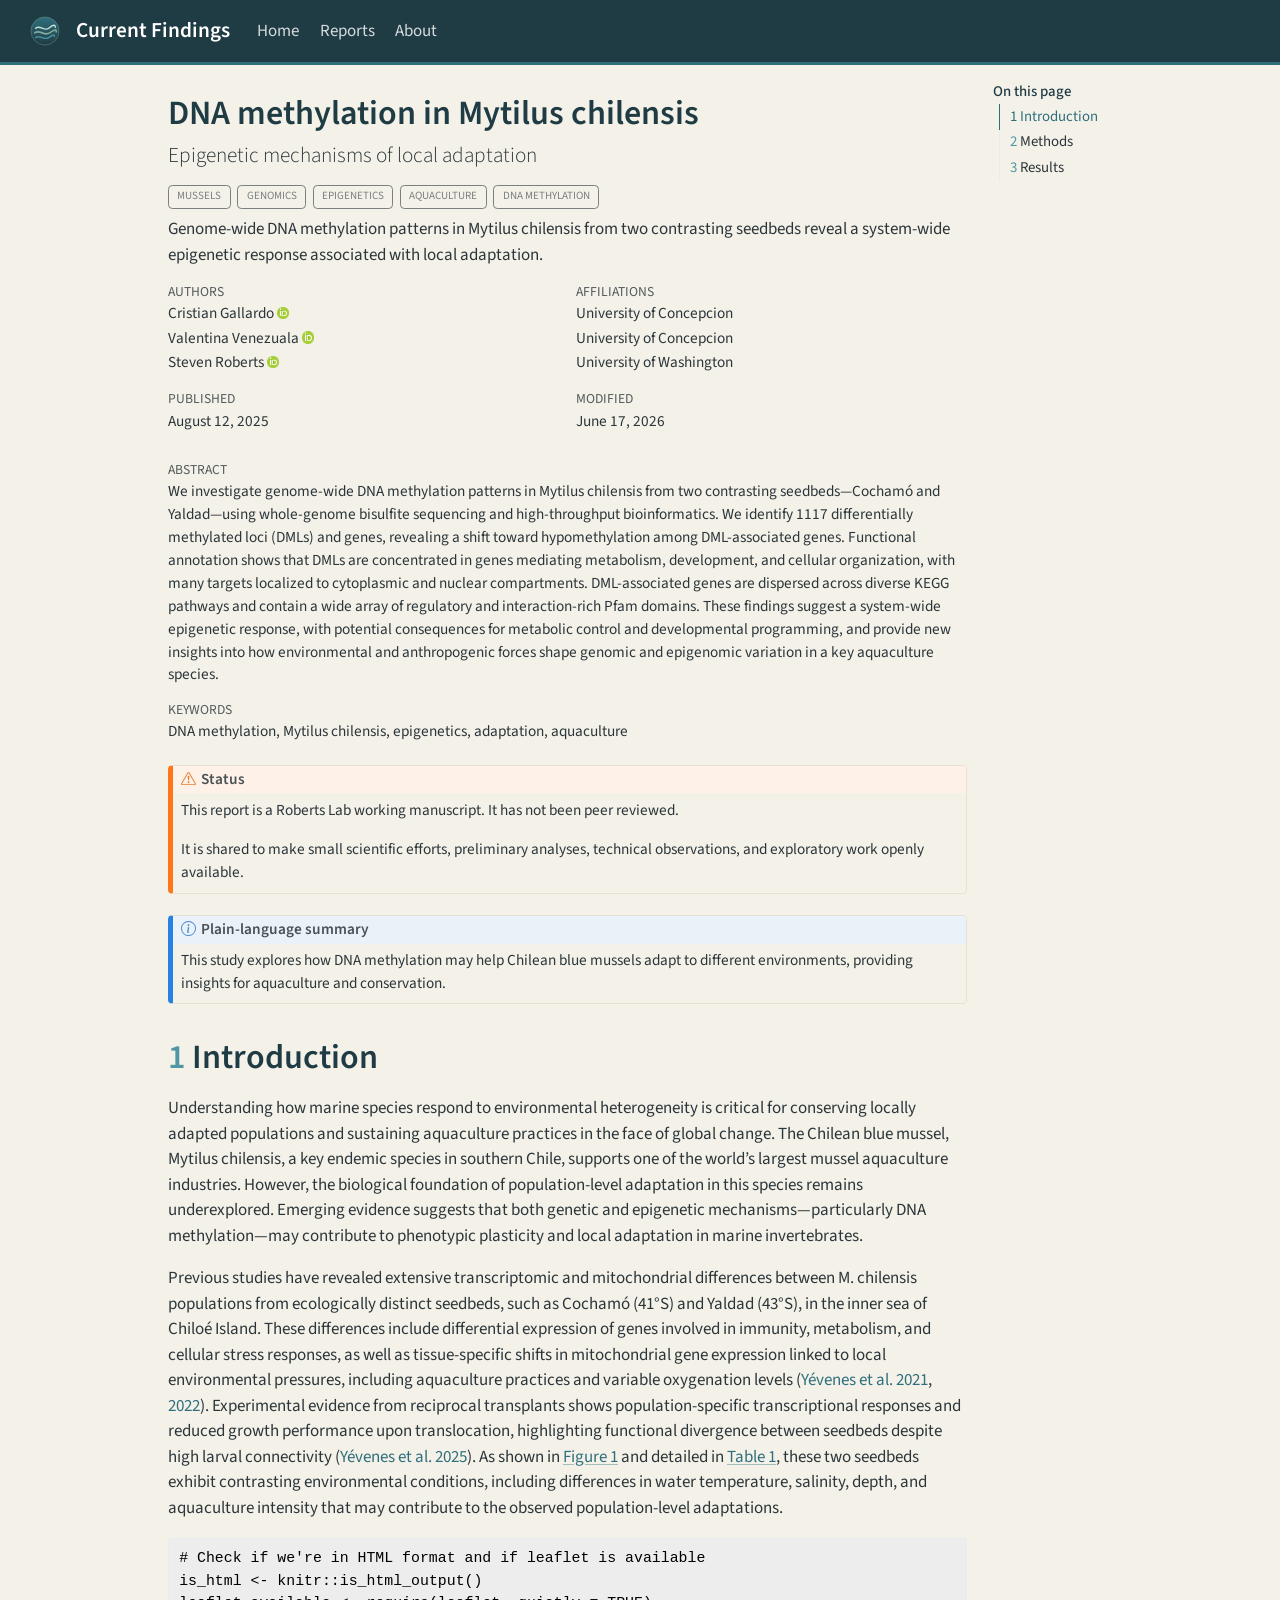
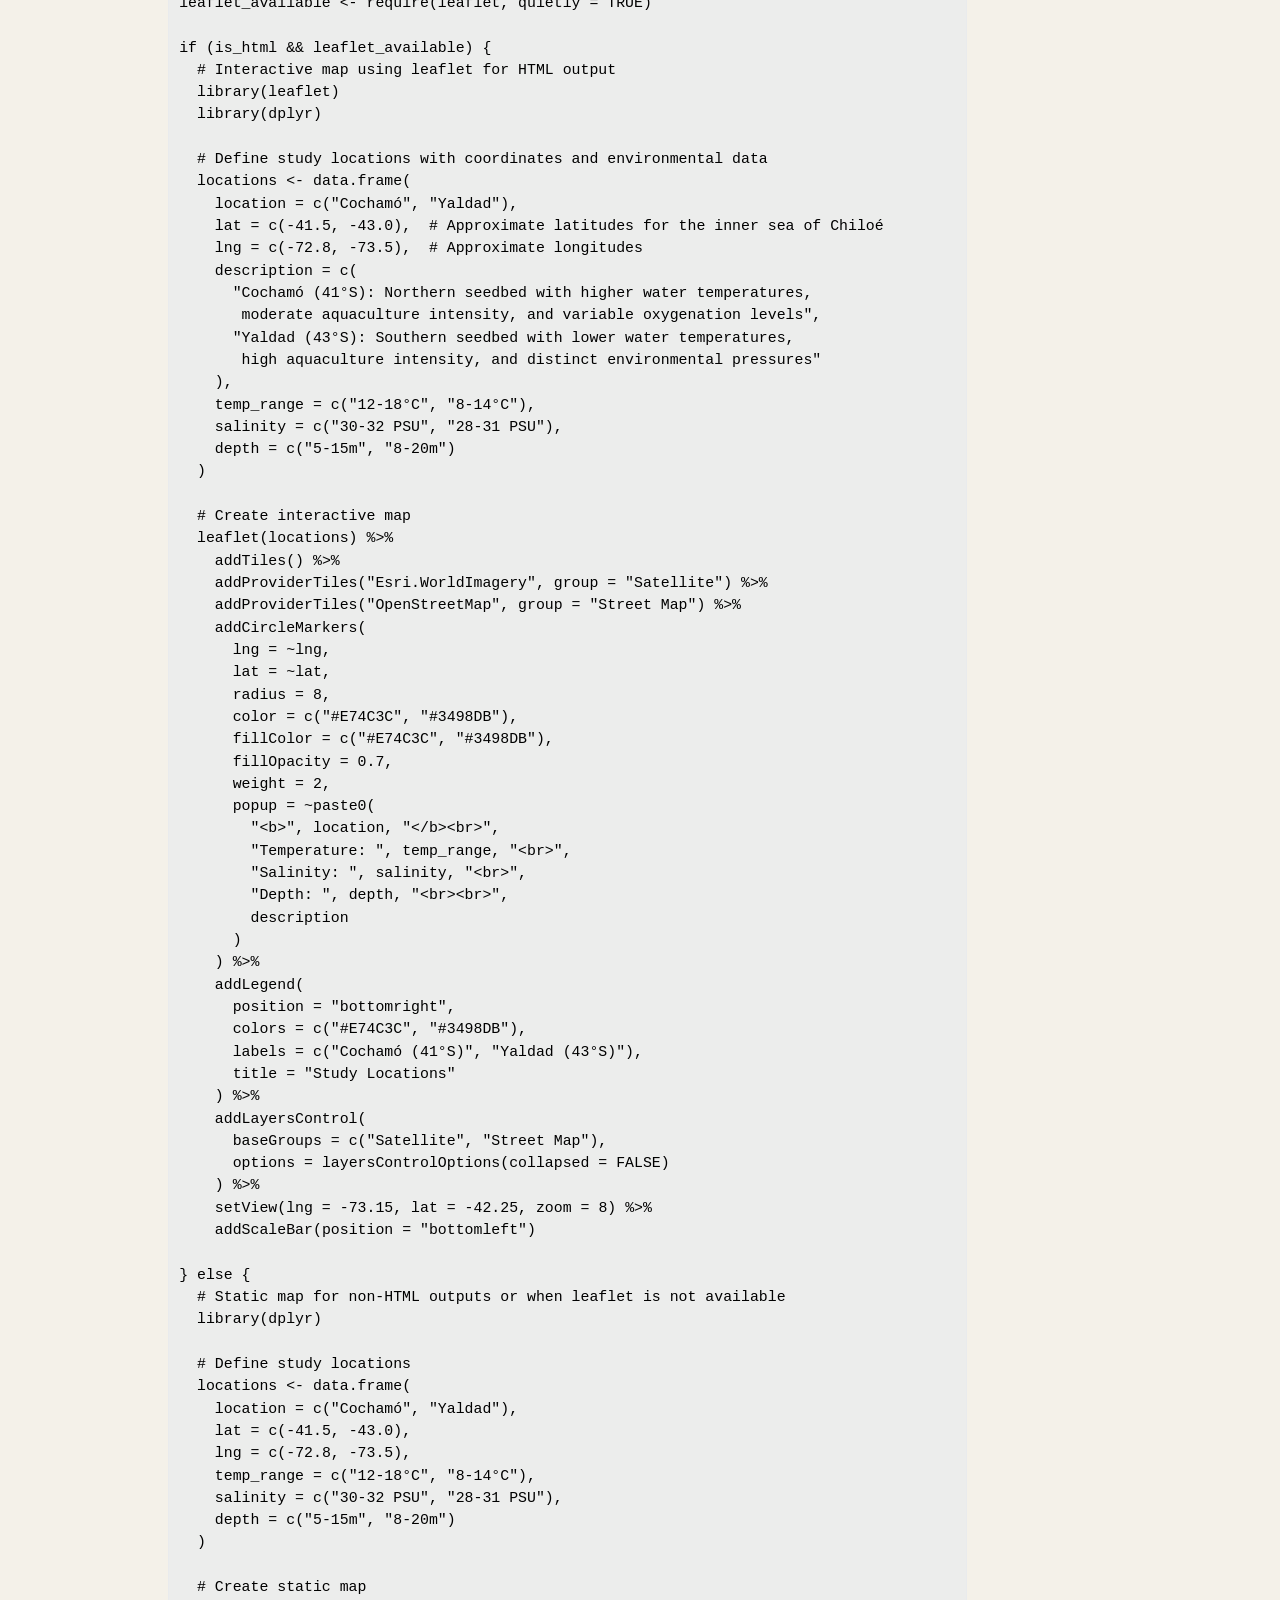
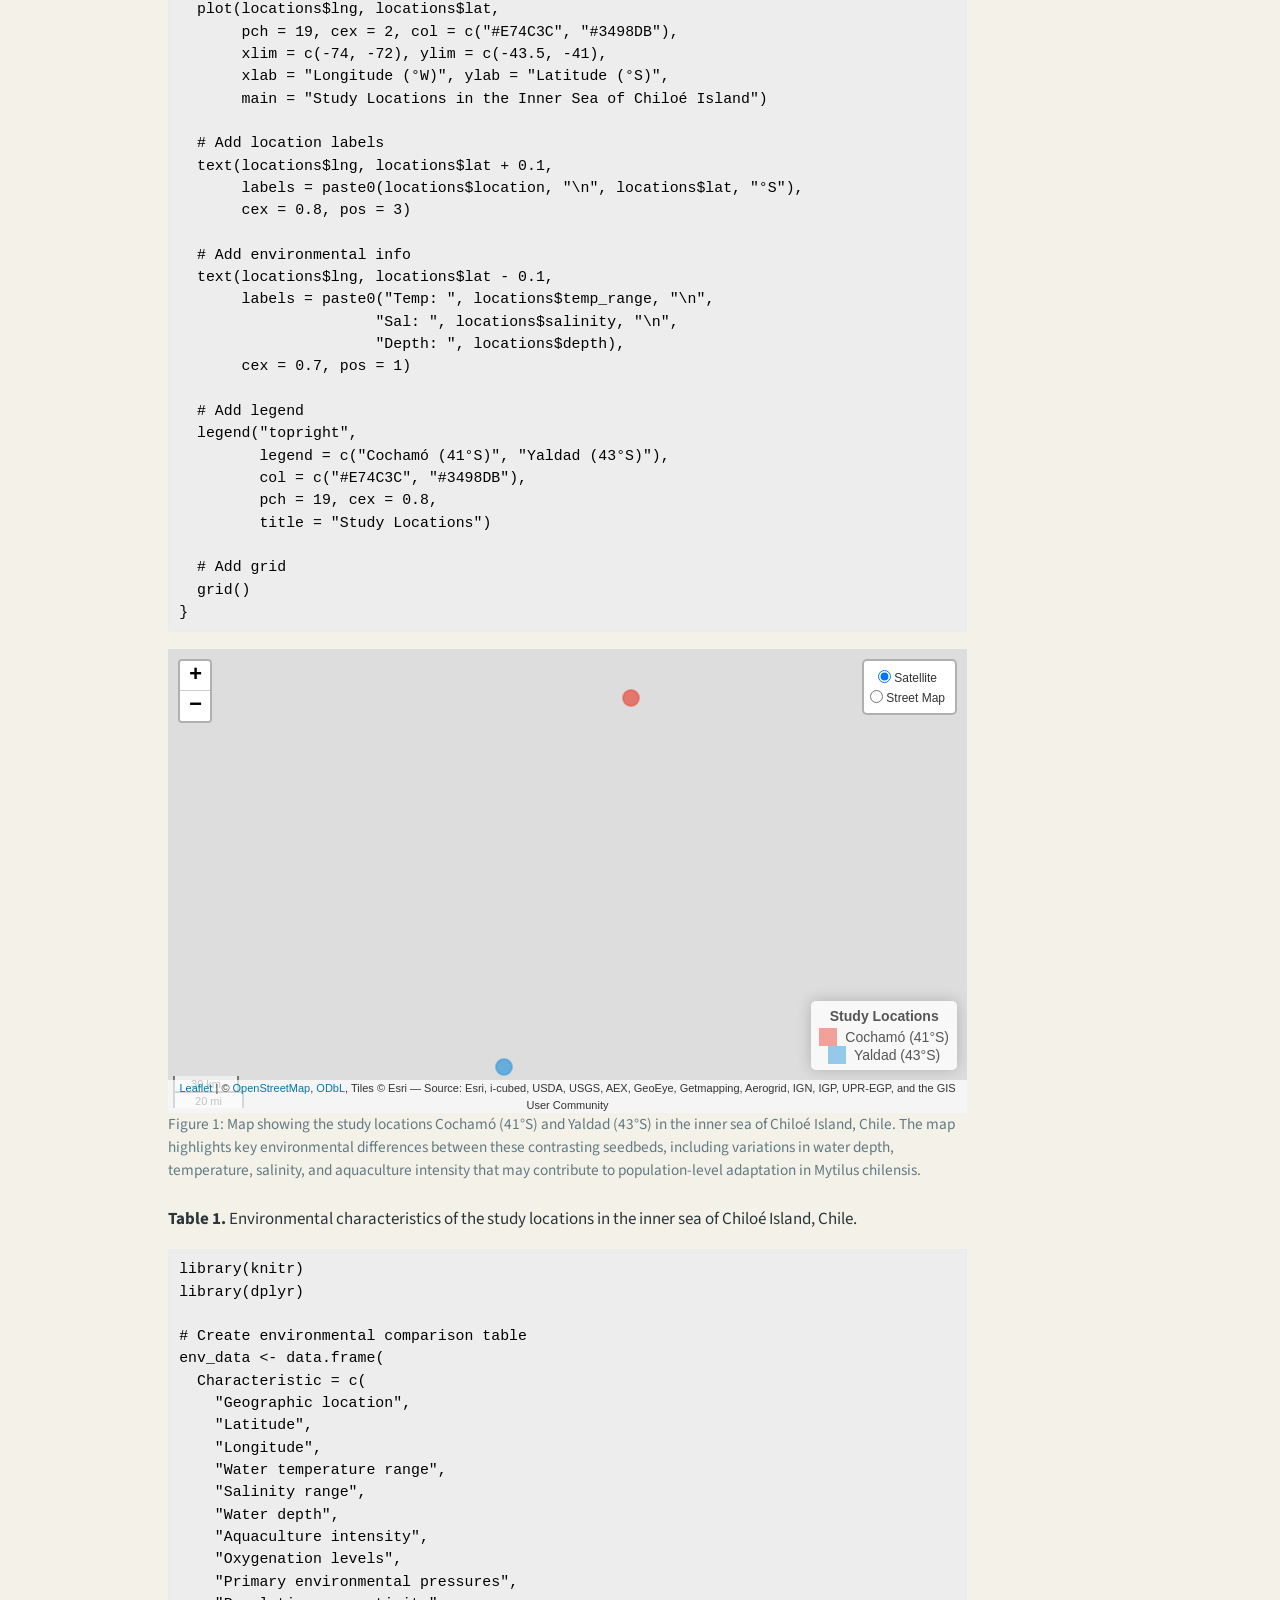
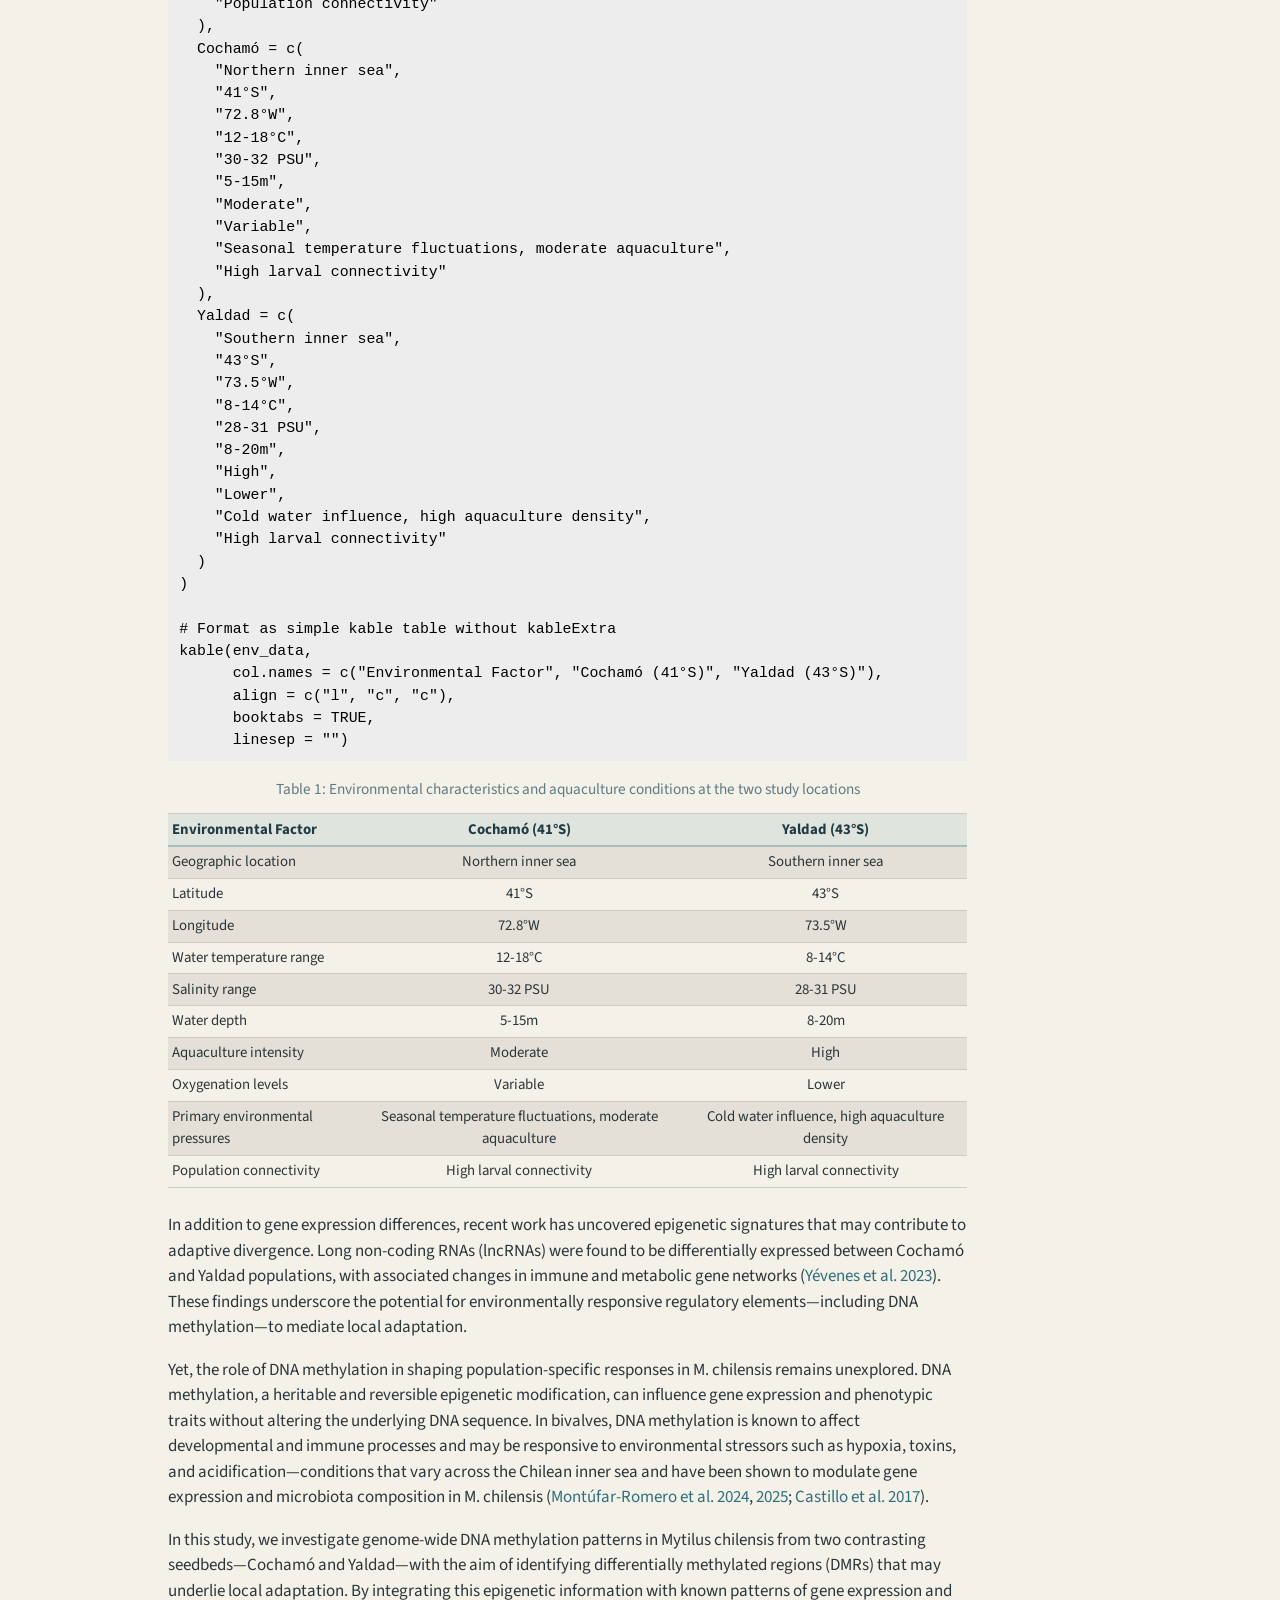
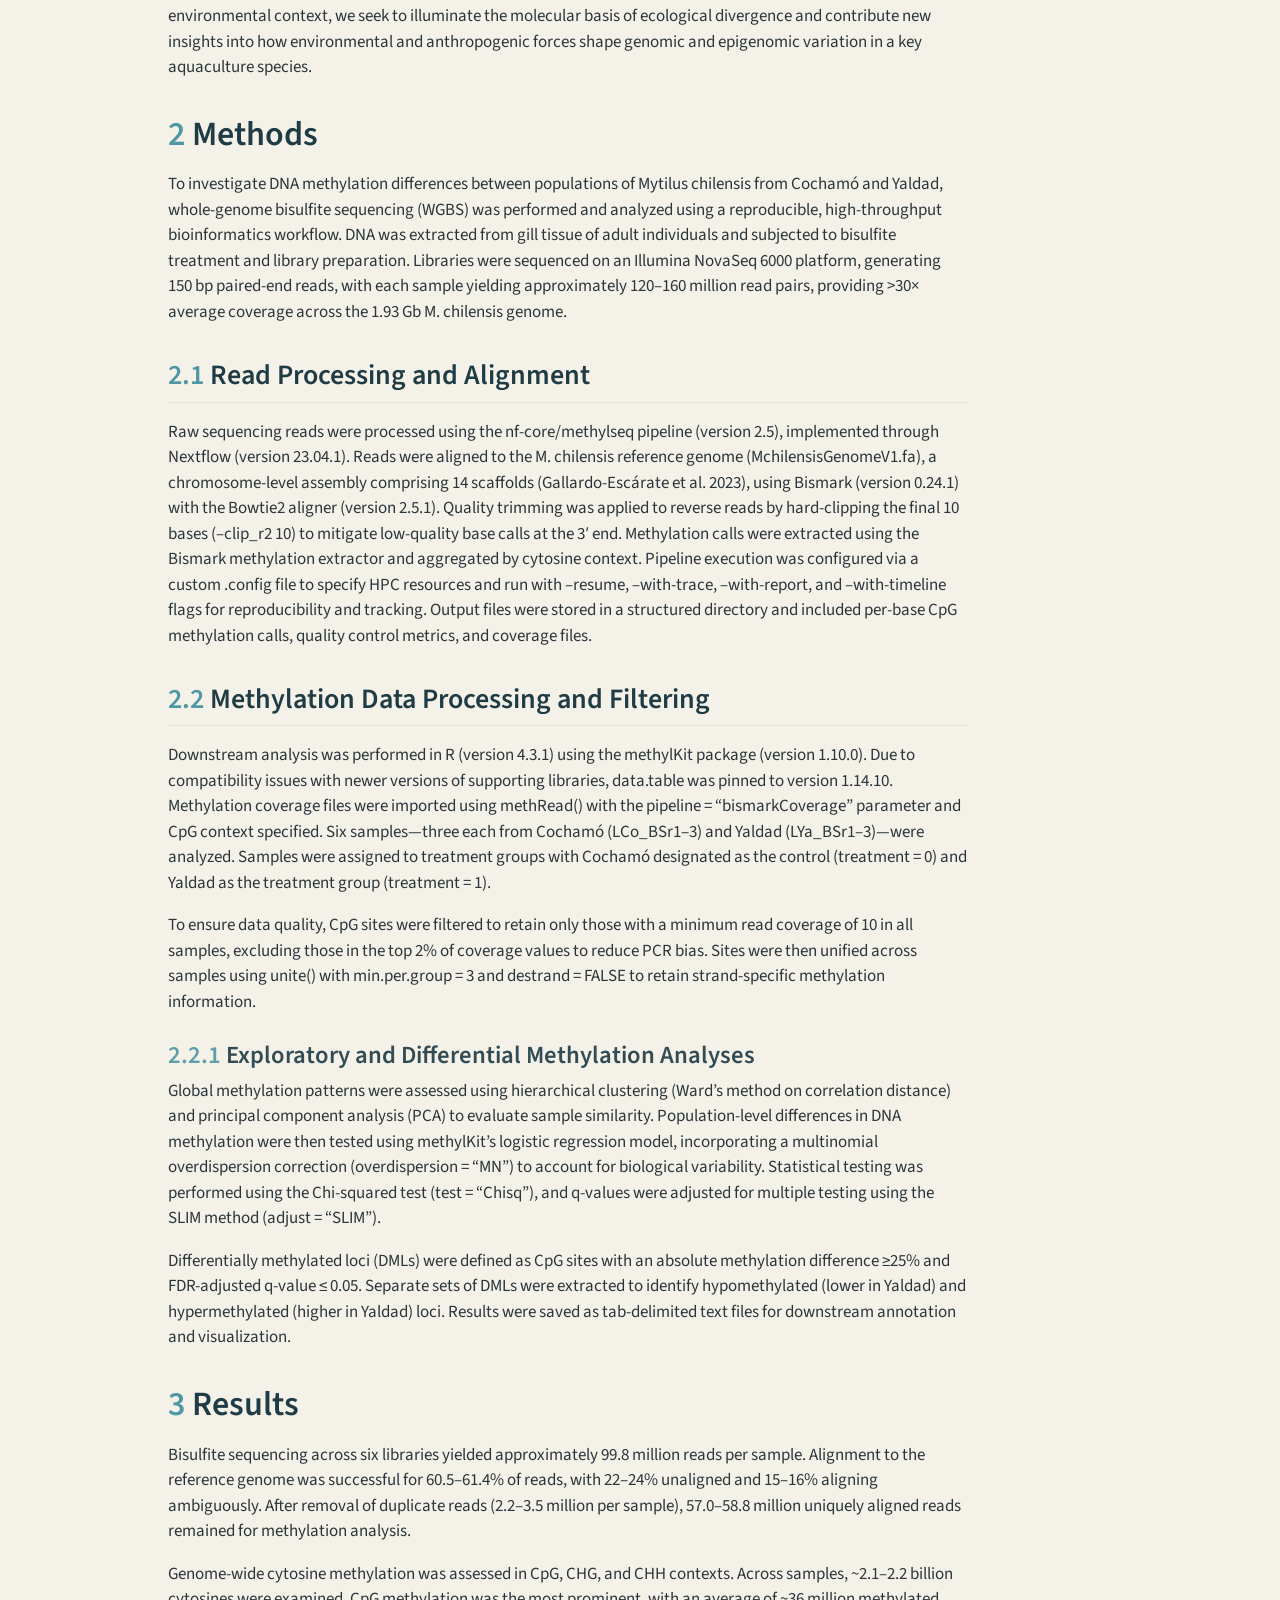
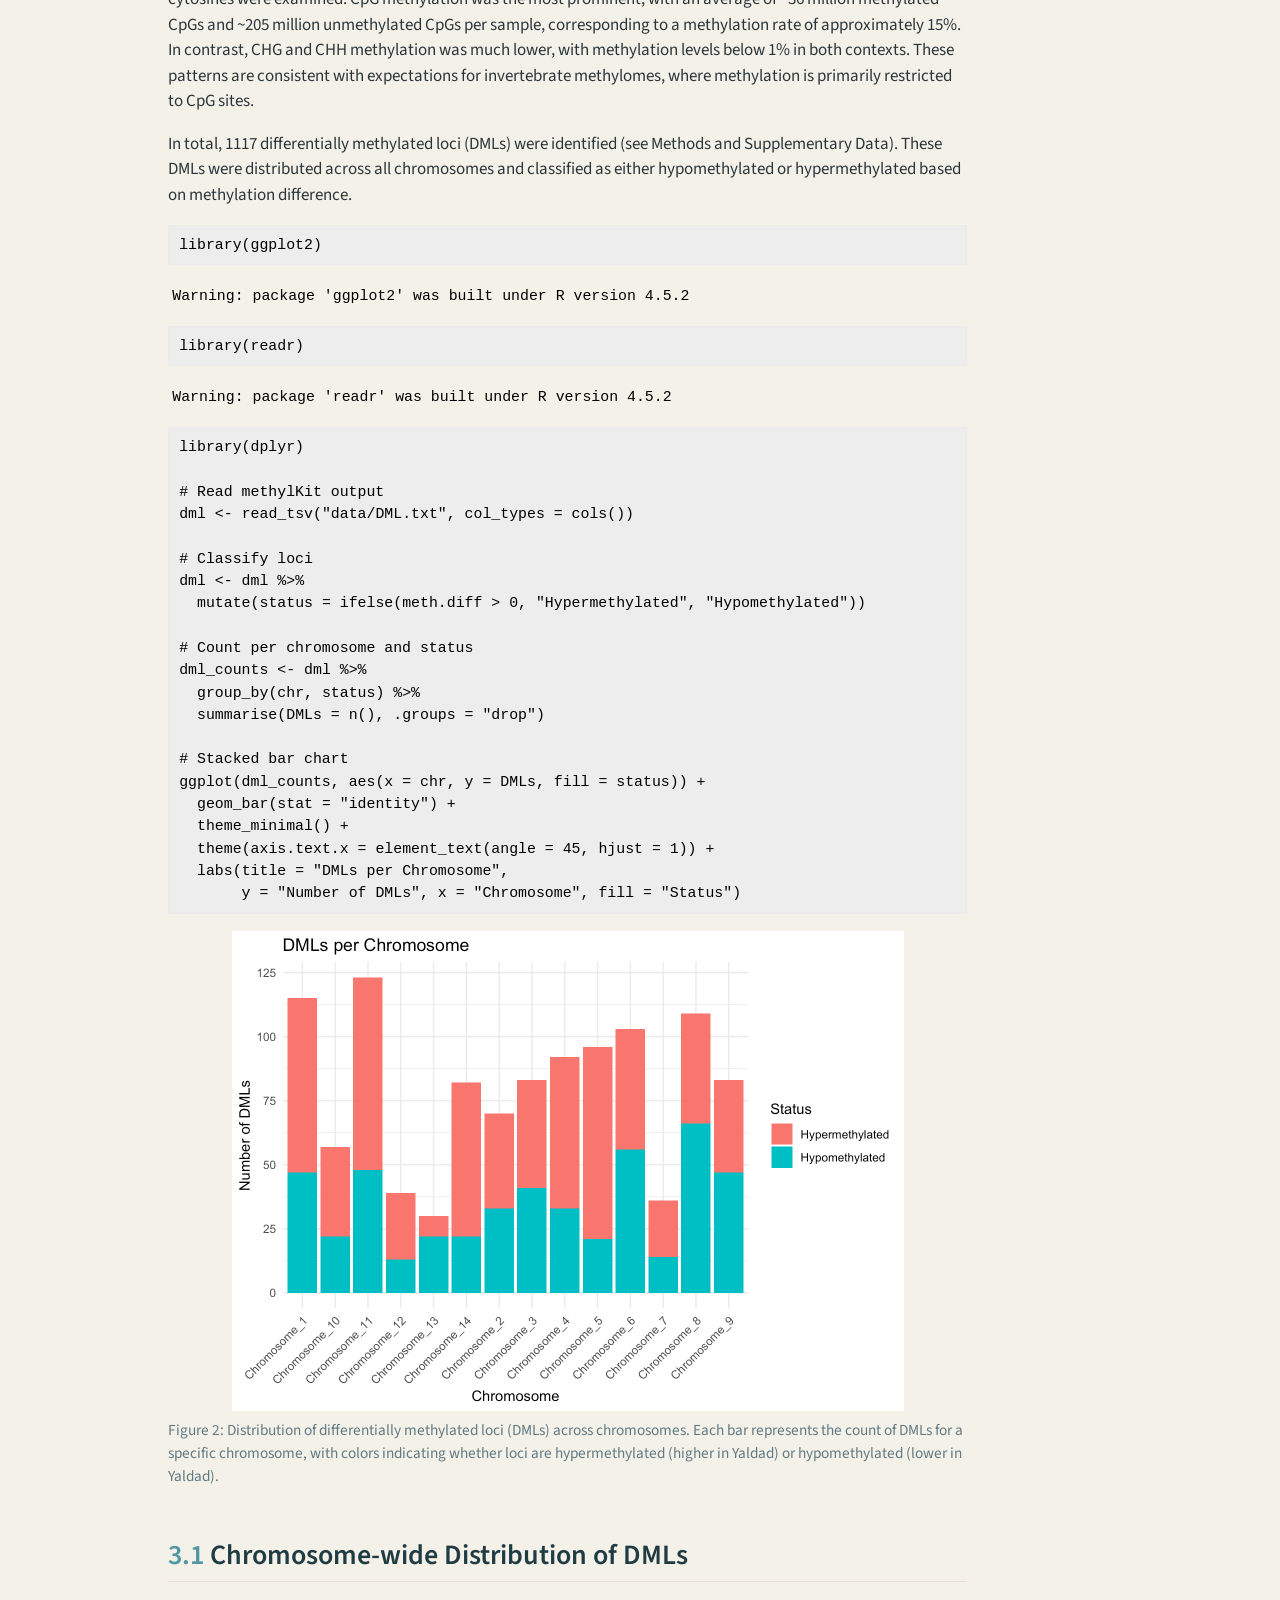
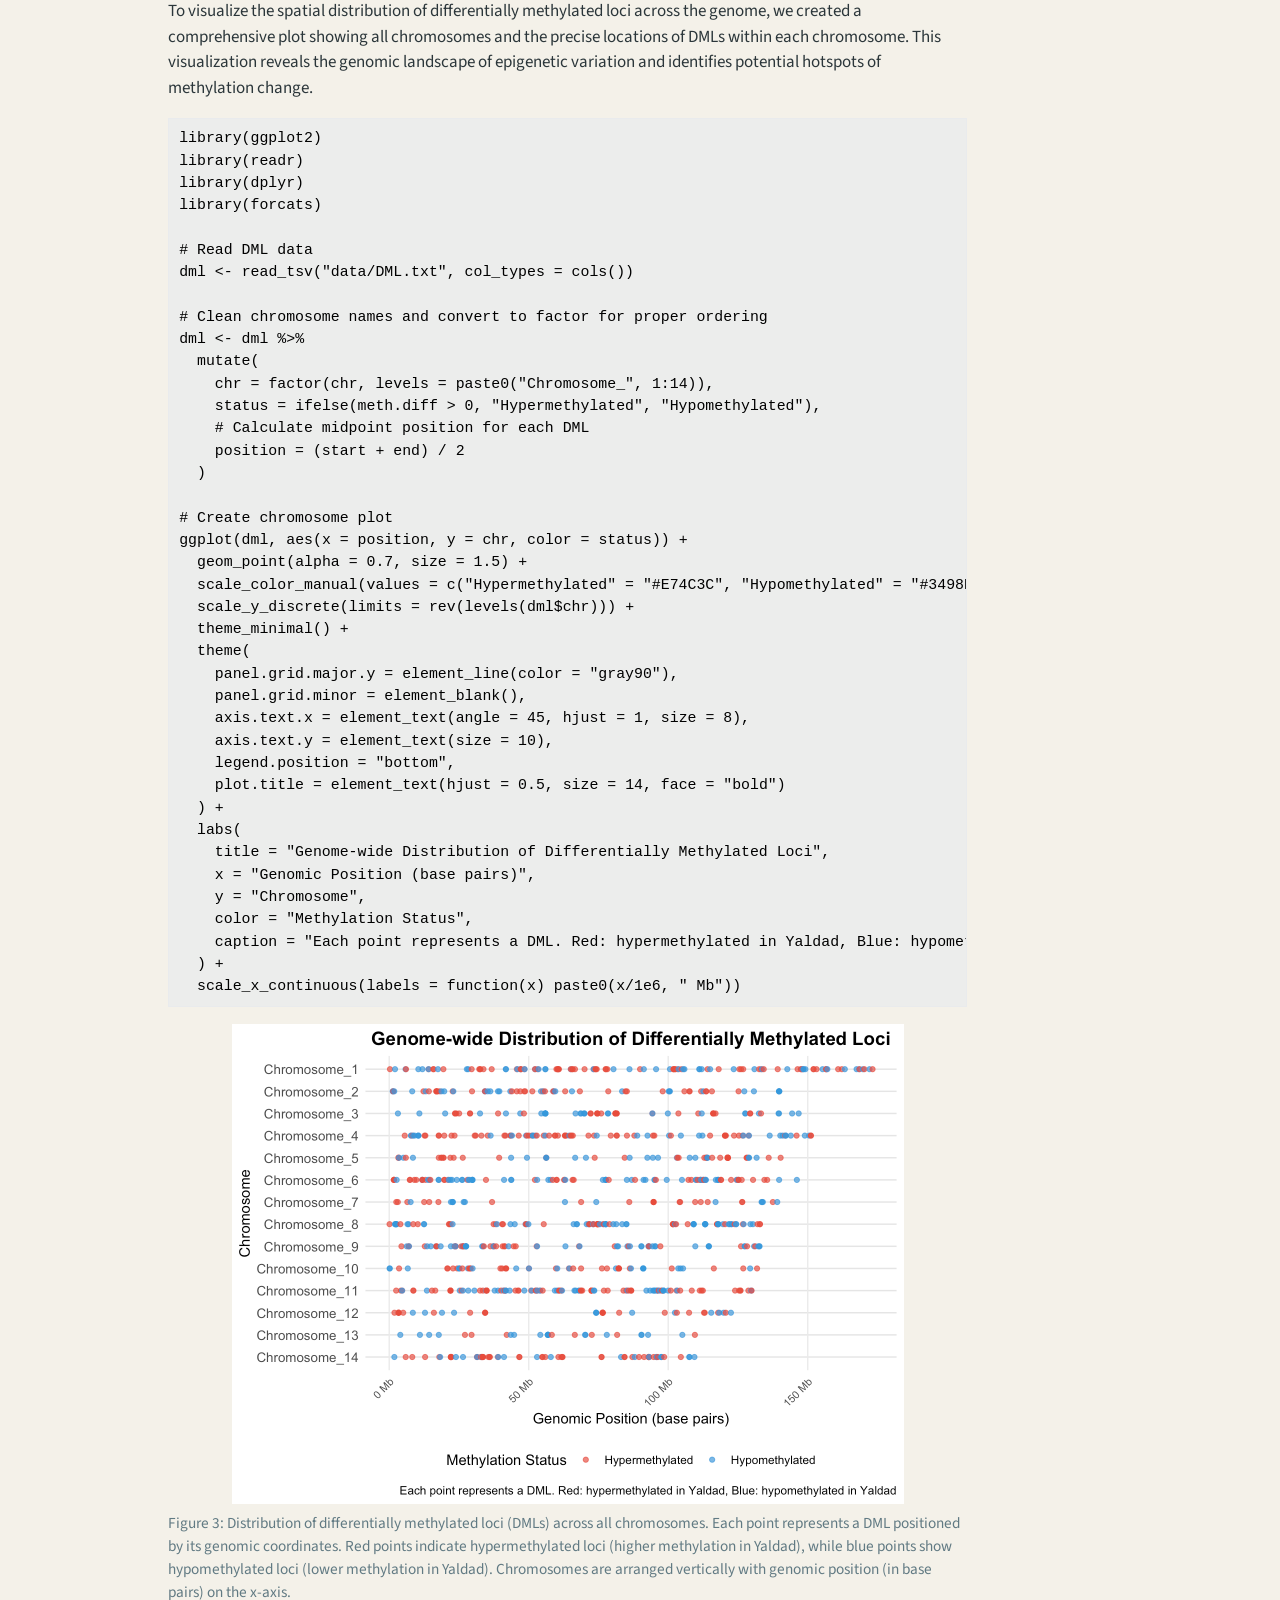
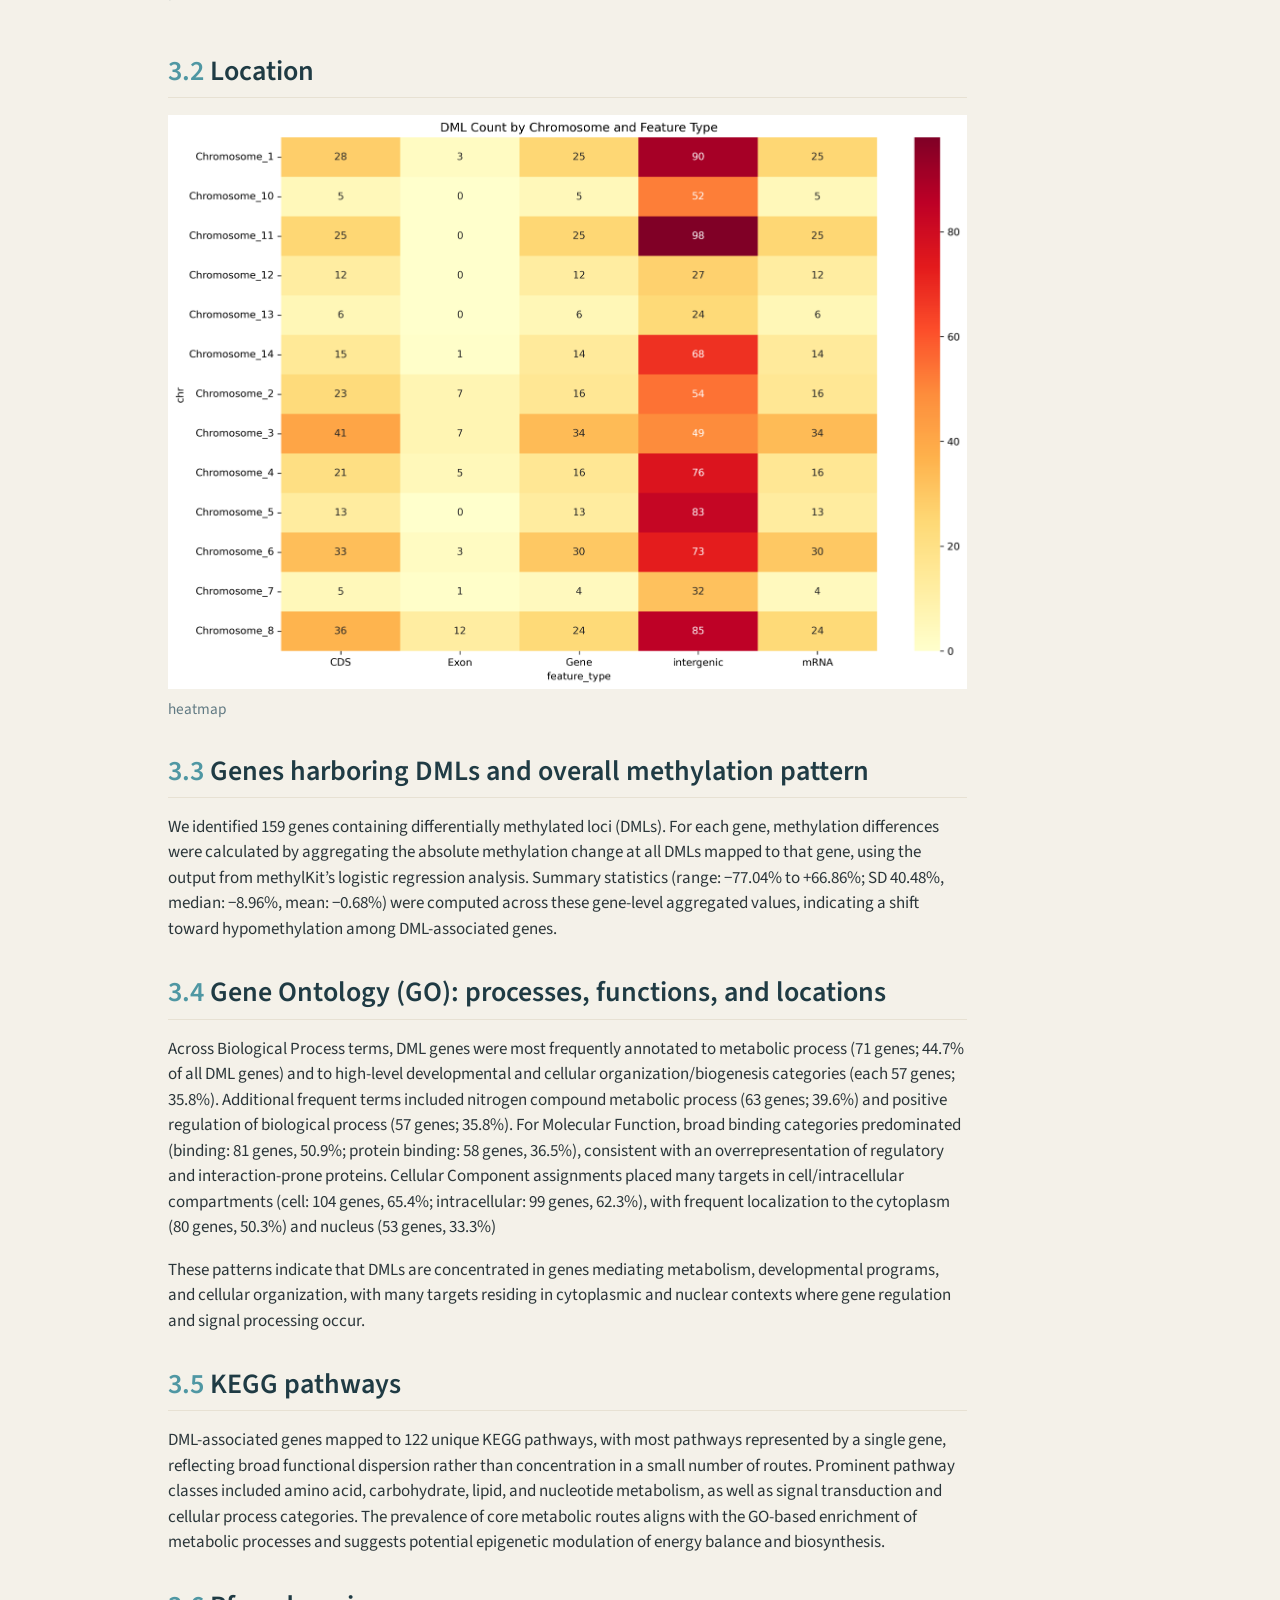
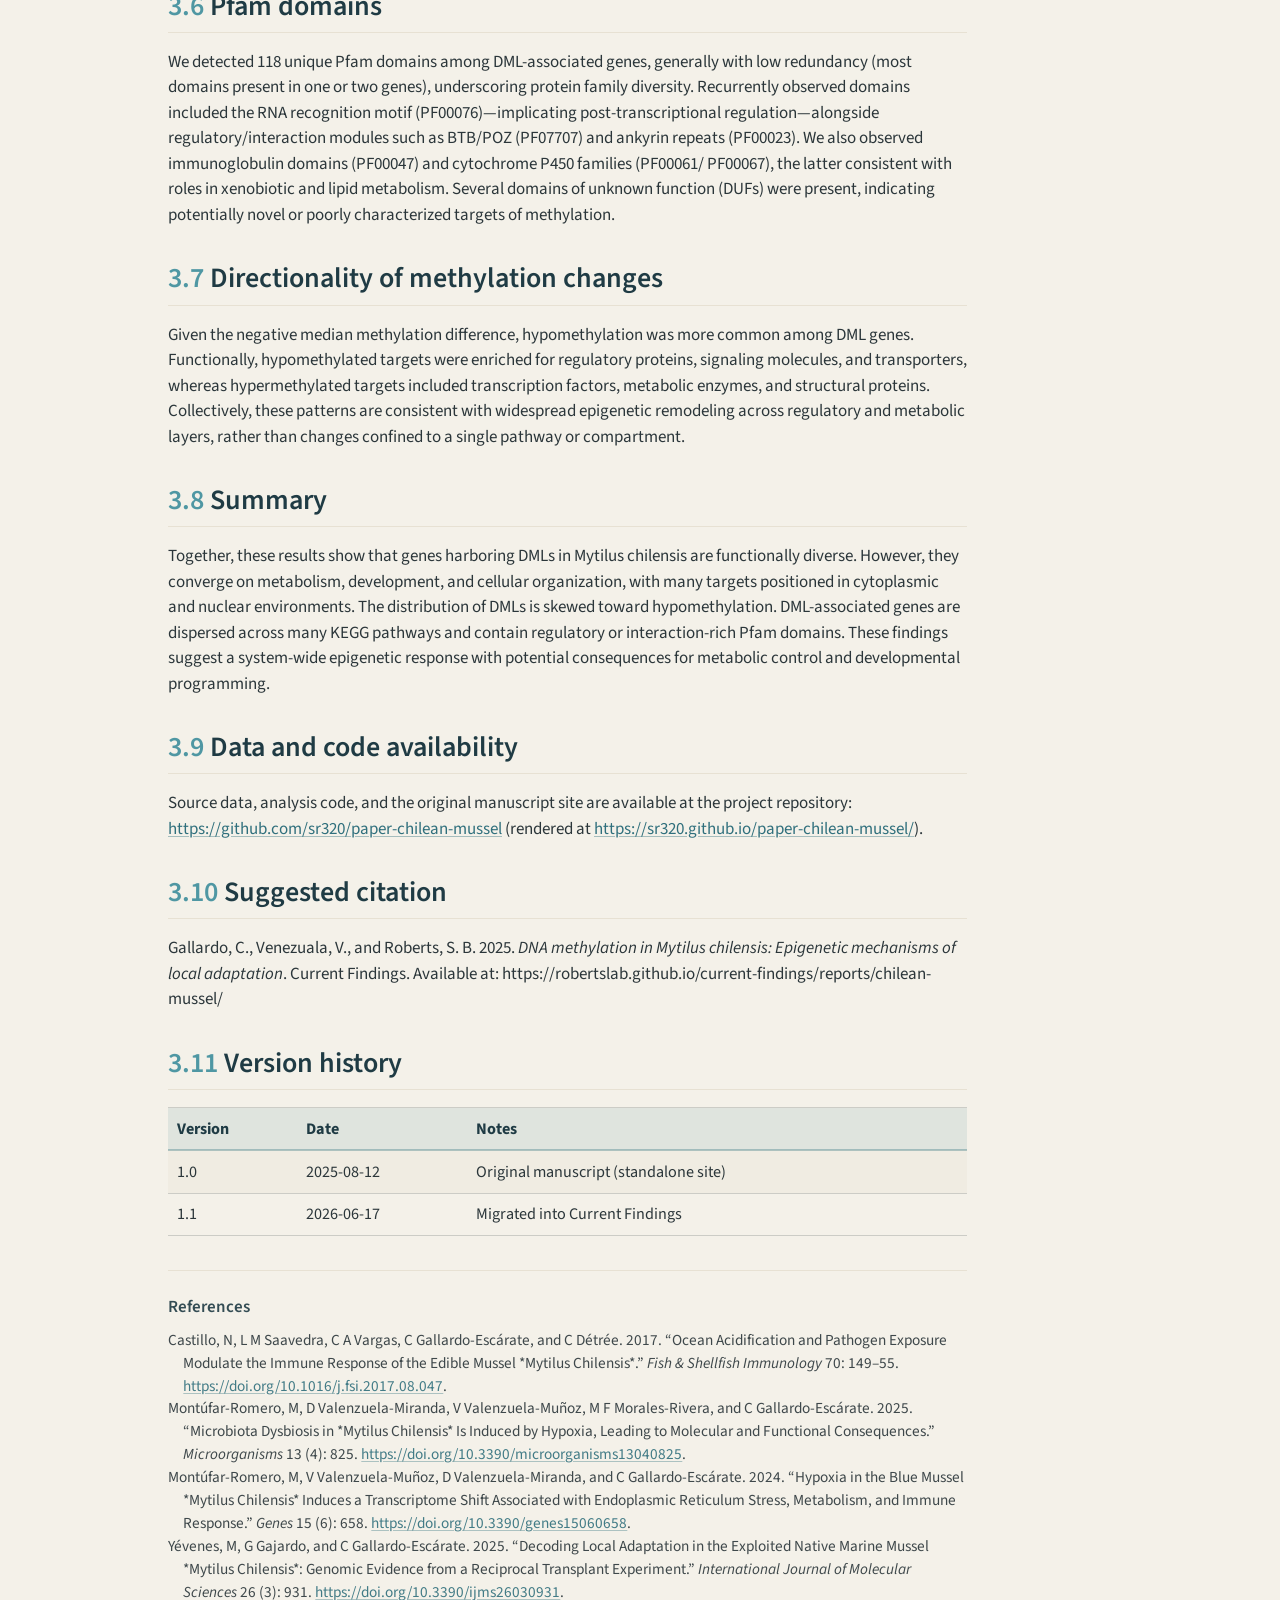
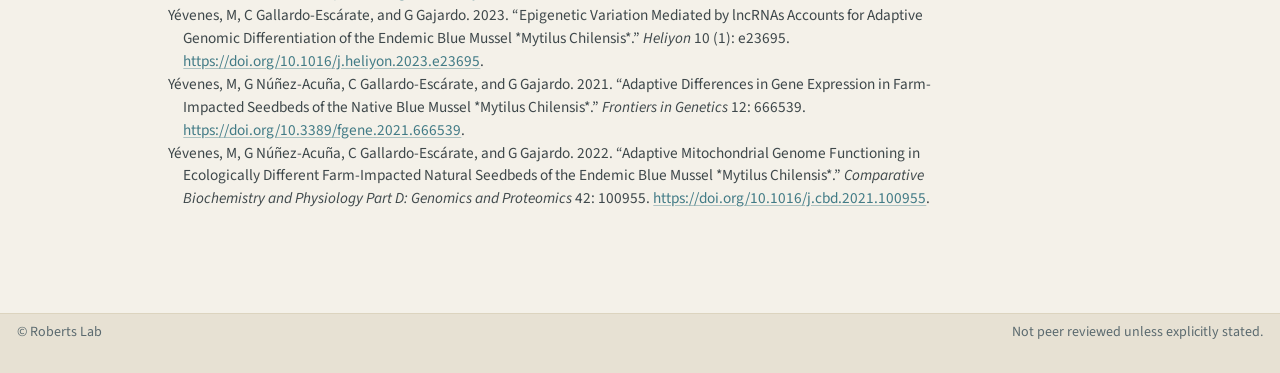
==== commit 65e38409: "Render Quarto site" ====
--- a/docs/reports/chilean-mussel/index.html
+++ b/docs/reports/chilean-mussel/index.html
@@ -2,7 +2,7 @@
 <html xmlns="http://www.w3.org/1999/xhtml" lang="en" xml:lang="en"><head>
 
 <meta charset="utf-8">
-<meta name="generator" content="quarto-1.6.40">
+<meta name="generator" content="quarto-1.9.38">
 
 <meta name="viewport" content="width=device-width, initial-scale=1.0, user-scalable=yes">
 
@@ -15,6 +15,9 @@
 
 <title>DNA methylation in Mytilus chilensis – Current Findings</title>
 <style>
+/* Default styles provided by pandoc.
+** See https://pandoc.org/MANUAL.html#variables-for-html for config info.
+*/
 code{white-space: pre-wrap;}
 span.smallcaps{font-variant: small-caps;}
 div.columns{display: flex; gap: min(4vw, 1.5em);}
@@ -27,8 +30,9 @@
   vertical-align: middle;
 }
 /* CSS for syntax highlighting */
+html { -webkit-text-size-adjust: 100%; }
 pre > code.sourceCode { white-space: pre; position: relative; }
-pre > code.sourceCode > span { line-height: 1.25; }
+pre > code.sourceCode > span { display: inline-block; line-height: 1.25; }
 pre > code.sourceCode > span:empty { height: 1.2em; }
 .sourceCode { overflow: visible; }
 code.sourceCode > span { color: inherit; text-decoration: inherit; }
@@ -39,7 +43,7 @@
 }
 @media print {
 pre > code.sourceCode { white-space: pre-wrap; }
-pre > code.sourceCode > span { display: inline-block; text-indent: -5em; padding-left: 5em; }
+pre > code.sourceCode > span { text-indent: -5em; padding-left: 5em; }
 }
 pre.numberSource code
   { counter-reset: source-line 0; }
@@ -64,7 +68,6 @@
 div.csl-bib-body { }
 div.csl-entry {
   clear: both;
-  margin-bottom: 0em;
 }
 .hanging-indent div.csl-entry {
   margin-left:2em;
@@ -91,15 +94,16 @@
 <script src="../../site_libs/quarto-search/quarto-search.js"></script>
 <meta name="quarto:offset" content="../../">
 <link href="../../assets/logo.svg" rel="icon" type="image/svg+xml">
-<script src="../../site_libs/quarto-html/quarto.js"></script>
+<script src="../../site_libs/quarto-html/quarto.js" type="module"></script>
+<script src="../../site_libs/quarto-html/tabsets/tabsets.js" type="module"></script>
 <script src="../../site_libs/quarto-html/popper.min.js"></script>
 <script src="../../site_libs/quarto-html/tippy.umd.min.js"></script>
 <script src="../../site_libs/quarto-html/anchor.min.js"></script>
 <link href="../../site_libs/quarto-html/tippy.css" rel="stylesheet">
-<link href="../../site_libs/quarto-html/quarto-syntax-highlighting-549806ee2085284f45b00abea8c6df48.css" rel="stylesheet" id="quarto-text-highlighting-styles">
+<link href="../../site_libs/quarto-html/quarto-syntax-highlighting-15634bcf2e68342d4ad2dfa704d543f6.css" rel="stylesheet" id="quarto-text-highlighting-styles">
 <script src="../../site_libs/bootstrap/bootstrap.min.js"></script>
 <link href="../../site_libs/bootstrap/bootstrap-icons.css" rel="stylesheet">
-<link href="../../site_libs/bootstrap/bootstrap-7af0013c55bc89f24c80d2b634244bd9.min.css" rel="stylesheet" append-hash="true" id="quarto-bootstrap" data-mode="light">
+<link href="../../site_libs/bootstrap/bootstrap-f3a7e4420bdcbdb5f5332fa4f27636c7.min.css" rel="stylesheet" append-hash="true" id="quarto-bootstrap" data-mode="light">
 <script id="quarto-search-options" type="application/json">{
   "location": "navbar",
   "copy-button": false,
@@ -143,7 +147,7 @@
 
 </head>
 
-<body class="nav-fixed">
+<body class="nav-fixed quarto-light">
 
 <div id="quarto-search-results"></div>
   <header id="quarto-header" class="headroom fixed-top">
@@ -151,7 +155,8 @@
       <div class="navbar-container container-fluid">
       <div class="navbar-brand-container mx-auto">
     <a href="../../index.html" class="navbar-brand navbar-brand-logo">
-    <img src="../../assets/logo.svg" alt="Current Findings logo" class="navbar-logo">
+    <img src="../../assets/logo.svg" alt="Current Findings logo" class="navbar-logo light-content">
+    <img src="../../assets/logo.svg" alt="Current Findings logo" class="navbar-logo dark-content">
     </a>
     <a class="navbar-brand" href="../../index.html">
     <span class="navbar-title">Current Findings</span>
@@ -318,7 +323,7 @@
 <i class="callout-icon"></i>
 </div>
 <div class="callout-title-container flex-fill">
-Status
+<span class="screen-reader-only">Warning</span>Status
 </div>
 </div>
 <div class="callout-body-container callout-body">
@@ -332,7 +337,7 @@
 <i class="callout-icon"></i>
 </div>
 <div class="callout-title-container flex-fill">
-Plain-language summary
+<span class="screen-reader-only">Note</span>Plain-language summary
 </div>
 </div>
 <div class="callout-body-container callout-body">
@@ -342,9 +347,9 @@
 <section id="introduction" class="level1" data-number="1">
 <h1 data-number="1"><span class="header-section-number">1</span> Introduction</h1>
 <p>Understanding how marine species respond to environmental heterogeneity is critical for conserving locally adapted populations and sustaining aquaculture practices in the face of global change. The Chilean blue mussel, Mytilus chilensis, a key endemic species in southern Chile, supports one of the world’s largest mussel aquaculture industries. However, the biological foundation of population-level adaptation in this species remains underexplored. Emerging evidence suggests that both genetic and epigenetic mechanisms—particularly DNA methylation—may contribute to phenotypic plasticity and local adaptation in marine invertebrates.</p>
-<p>Previous studies have revealed extensive transcriptomic and mitochondrial differences between M. chilensis populations from ecologically distinct seedbeds, such as Cochamó (41°S) and Yaldad (43°S), in the inner sea of Chiloé Island. These differences include differential expression of genes involved in immunity, metabolism, and cellular stress responses, as well as tissue-specific shifts in mitochondrial gene expression linked to local environmental pressures, including aquaculture practices and variable oxygenation levels <span class="citation" data-cites="yevenes2021adaptive yevenes2022adaptive">(<a href="#ref-yevenes2021adaptive" role="doc-biblioref">Yévenes et al. 2021</a>, <a href="#ref-yevenes2022adaptive" role="doc-biblioref">2022</a>)</span>. Experimental evidence from reciprocal transplants shows population-specific transcriptional responses and reduced growth performance upon translocation, highlighting functional divergence between seedbeds despite high larval connectivity <span class="citation" data-cites="yevenes2025decoding">(<a href="#ref-yevenes2025decoding" role="doc-biblioref">Yévenes, Gajardo, and Gallardo-Escárate 2025</a>)</span>. As shown in <a href="#fig-study-locations" class="quarto-xref">Figure&nbsp;1</a> and detailed in <a href="#tbl-env-comparison" class="quarto-xref">Table&nbsp;1</a>, these two seedbeds exhibit contrasting environmental conditions, including differences in water temperature, salinity, depth, and aquaculture intensity that may contribute to the observed population-level adaptations.</p>
+<p>Previous studies have revealed extensive transcriptomic and mitochondrial differences between M. chilensis populations from ecologically distinct seedbeds, such as Cochamó (41°S) and Yaldad (43°S), in the inner sea of Chiloé Island. These differences include differential expression of genes involved in immunity, metabolism, and cellular stress responses, as well as tissue-specific shifts in mitochondrial gene expression linked to local environmental pressures, including aquaculture practices and variable oxygenation levels <span class="citation" data-cites="yevenes2021adaptive yevenes2022adaptive">(<a href="#ref-yevenes2021adaptive" role="doc-biblioref">Yévenes et al. 2021</a>, <a href="#ref-yevenes2022adaptive" role="doc-biblioref">2022</a>)</span>. Experimental evidence from reciprocal transplants shows population-specific transcriptional responses and reduced growth performance upon translocation, highlighting functional divergence between seedbeds despite high larval connectivity <span class="citation" data-cites="yevenes2025decoding">(<a href="#ref-yevenes2025decoding" role="doc-biblioref">Yévenes et al. 2025</a>)</span>. As shown in <a href="#fig-study-locations" class="quarto-xref">Figure&nbsp;1</a> and detailed in <a href="#tbl-env-comparison" class="quarto-xref">Table&nbsp;1</a>, these two seedbeds exhibit contrasting environmental conditions, including differences in water temperature, salinity, depth, and aquaculture intensity that may contribute to the observed population-level adaptations.</p>
 <div class="cell">
-<div class="sourceCode cell-code" id="cb1"><pre class="sourceCode r code-with-copy"><code class="sourceCode r"><span id="cb1-1"><a href="#cb1-1" aria-hidden="true" tabindex="-1"></a><span class="co"># Check if we're in HTML format and if leaflet is available</span></span>
+<div class="code-copy-outer-scaffold"><div class="sourceCode cell-code" id="cb1"><pre class="sourceCode r code-with-copy"><code class="sourceCode r"><span id="cb1-1"><a href="#cb1-1" aria-hidden="true" tabindex="-1"></a><span class="co"># Check if we're in HTML format and if leaflet is available</span></span>
 <span id="cb1-2"><a href="#cb1-2" aria-hidden="true" tabindex="-1"></a>is_html <span class="ot">&lt;-</span> knitr<span class="sc">::</span><span class="fu">is_html_output</span>()</span>
 <span id="cb1-3"><a href="#cb1-3" aria-hidden="true" tabindex="-1"></a>leaflet_available <span class="ot">&lt;-</span> <span class="fu">require</span>(leaflet, <span class="at">quietly =</span> <span class="cn">TRUE</span>)</span>
 <span id="cb1-4"><a href="#cb1-4" aria-hidden="true" tabindex="-1"></a></span>
@@ -445,7 +450,7 @@
 <span id="cb1-99"><a href="#cb1-99" aria-hidden="true" tabindex="-1"></a></span>
 <span id="cb1-100"><a href="#cb1-100" aria-hidden="true" tabindex="-1"></a>  <span class="co"># Add grid</span></span>
 <span id="cb1-101"><a href="#cb1-101" aria-hidden="true" tabindex="-1"></a>  <span class="fu">grid</span>()</span>
-<span id="cb1-102"><a href="#cb1-102" aria-hidden="true" tabindex="-1"></a>}</span></code><button title="Copy to Clipboard" class="code-copy-button"><i class="bi"></i></button></pre></div>
+<span id="cb1-102"><a href="#cb1-102" aria-hidden="true" tabindex="-1"></a>}</span></code></pre></div><button title="Copy to Clipboard" class="code-copy-button"><i class="bi"></i></button></div>
 <div id="fig-study-locations" class="cell-output-display quarto-float quarto-figure quarto-figure-center anchored">
 <figure class="quarto-float quarto-float-fig figure">
 <div aria-describedby="fig-study-locations-caption-0ceaefa1-69ba-4598-a22c-09a6ac19f8ca">
@@ -460,7 +465,7 @@
 </div>
 <p><strong>Table 1.</strong> Environmental characteristics of the study locations in the inner sea of Chiloé Island, Chile.</p>
 <div class="cell">
-<div class="sourceCode cell-code" id="cb2"><pre class="sourceCode r code-with-copy"><code class="sourceCode r"><span id="cb2-1"><a href="#cb2-1" aria-hidden="true" tabindex="-1"></a><span class="fu">library</span>(knitr)</span>
+<div class="code-copy-outer-scaffold"><div class="sourceCode cell-code" id="cb2"><pre class="sourceCode r code-with-copy"><code class="sourceCode r"><span id="cb2-1"><a href="#cb2-1" aria-hidden="true" tabindex="-1"></a><span class="fu">library</span>(knitr)</span>
 <span id="cb2-2"><a href="#cb2-2" aria-hidden="true" tabindex="-1"></a><span class="fu">library</span>(dplyr)</span>
 <span id="cb2-3"><a href="#cb2-3" aria-hidden="true" tabindex="-1"></a></span>
 <span id="cb2-4"><a href="#cb2-4" aria-hidden="true" tabindex="-1"></a><span class="co"># Create environmental comparison table</span></span>
@@ -508,7 +513,7 @@
 <span id="cb2-46"><a href="#cb2-46" aria-hidden="true" tabindex="-1"></a>      <span class="at">col.names =</span> <span class="fu">c</span>(<span class="st">"Environmental Factor"</span>, <span class="st">"Cochamó (41°S)"</span>, <span class="st">"Yaldad (43°S)"</span>),</span>
 <span id="cb2-47"><a href="#cb2-47" aria-hidden="true" tabindex="-1"></a>      <span class="at">align =</span> <span class="fu">c</span>(<span class="st">"l"</span>, <span class="st">"c"</span>, <span class="st">"c"</span>),</span>
 <span id="cb2-48"><a href="#cb2-48" aria-hidden="true" tabindex="-1"></a>      <span class="at">booktabs =</span> <span class="cn">TRUE</span>,</span>
-<span id="cb2-49"><a href="#cb2-49" aria-hidden="true" tabindex="-1"></a>      <span class="at">linesep =</span> <span class="st">""</span>)</span></code><button title="Copy to Clipboard" class="code-copy-button"><i class="bi"></i></button></pre></div>
+<span id="cb2-49"><a href="#cb2-49" aria-hidden="true" tabindex="-1"></a>      <span class="at">linesep =</span> <span class="st">""</span>)</span></code></pre></div><button title="Copy to Clipboard" class="code-copy-button"><i class="bi"></i></button></div>
 <div id="tbl-env-comparison" class="cell quarto-float quarto-figure quarto-figure-center anchored">
 <figure class="quarto-float quarto-float-tbl figure">
 <figcaption class="quarto-float-caption-top quarto-float-caption quarto-float-tbl" id="tbl-env-comparison-caption-0ceaefa1-69ba-4598-a22c-09a6ac19f8ca">
@@ -516,7 +521,7 @@
 </figcaption>
 <div aria-describedby="tbl-env-comparison-caption-0ceaefa1-69ba-4598-a22c-09a6ac19f8ca">
 <div class="cell-output-display">
-<table class="do-not-create-environment cell caption-top table table-sm table-striped small">
+<table class="cell caption-top table table-sm table-striped small">
 <colgroup>
 <col style="width: 23%">
 <col style="width: 41%">
@@ -587,7 +592,7 @@
 </figure>
 </div>
 </div>
-<p>In addition to gene expression differences, recent work has uncovered epigenetic signatures that may contribute to adaptive divergence. Long non-coding RNAs (lncRNAs) were found to be differentially expressed between Cochamó and Yaldad populations, with associated changes in immune and metabolic gene networks <span class="citation" data-cites="yevenes2023epigenetic">(<a href="#ref-yevenes2023epigenetic" role="doc-biblioref">Yévenes, Gallardo-Escárate, and Gajardo 2023</a>)</span>. These findings underscore the potential for environmentally responsive regulatory elements—including DNA methylation—to mediate local adaptation.</p>
+<p>In addition to gene expression differences, recent work has uncovered epigenetic signatures that may contribute to adaptive divergence. Long non-coding RNAs (lncRNAs) were found to be differentially expressed between Cochamó and Yaldad populations, with associated changes in immune and metabolic gene networks <span class="citation" data-cites="yevenes2023epigenetic">(<a href="#ref-yevenes2023epigenetic" role="doc-biblioref">Yévenes et al. 2023</a>)</span>. These findings underscore the potential for environmentally responsive regulatory elements—including DNA methylation—to mediate local adaptation.</p>
 <p>Yet, the role of DNA methylation in shaping population-specific responses in M. chilensis remains unexplored. DNA methylation, a heritable and reversible epigenetic modification, can influence gene expression and phenotypic traits without altering the underlying DNA sequence. In bivalves, DNA methylation is known to affect developmental and immune processes and may be responsive to environmental stressors such as hypoxia, toxins, and acidification—conditions that vary across the Chilean inner sea and have been shown to modulate gene expression and microbiota composition in M. chilensis <span class="citation" data-cites="montufar2024hypoxia castillo2017ocean montufar2025microbiota">(<a href="#ref-montufar2024hypoxia" role="doc-biblioref">Montúfar-Romero et al. 2024</a>, <a href="#ref-montufar2025microbiota" role="doc-biblioref">2025</a>; <a href="#ref-castillo2017ocean" role="doc-biblioref">Castillo et al. 2017</a>)</span>.</p>
 <p>In this study, we investigate genome-wide DNA methylation patterns in Mytilus chilensis from two contrasting seedbeds—Cochamó and Yaldad—with the aim of identifying differentially methylated regions (DMRs) that may underlie local adaptation. By integrating this epigenetic information with known patterns of gene expression and environmental context, we seek to illuminate the molecular basis of ecological divergence and contribute new insights into how environmental and anthropogenic forces shape genomic and epigenomic variation in a key aquaculture species.</p>
 </section>
@@ -615,15 +620,15 @@
 <p>Genome-wide cytosine methylation was assessed in CpG, CHG, and CHH contexts. Across samples, ~2.1–2.2 billion cytosines were examined. CpG methylation was the most prominent, with an average of ~36 million methylated CpGs and ~205 million unmethylated CpGs per sample, corresponding to a methylation rate of approximately 15%. In contrast, CHG and CHH methylation was much lower, with methylation levels below 1% in both contexts. These patterns are consistent with expectations for invertebrate methylomes, where methylation is primarily restricted to CpG sites.</p>
 <p>In total, 1117 differentially methylated loci (DMLs) were identified (see Methods and Supplementary Data). These DMLs were distributed across all chromosomes and classified as either hypomethylated or hypermethylated based on methylation difference.</p>
 <div class="cell">
-<div class="sourceCode cell-code" id="cb3"><pre class="sourceCode r code-with-copy"><code class="sourceCode r"><span id="cb3-1"><a href="#cb3-1" aria-hidden="true" tabindex="-1"></a><span class="fu">library</span>(ggplot2)</span></code><button title="Copy to Clipboard" class="code-copy-button"><i class="bi"></i></button></pre></div>
+<div class="code-copy-outer-scaffold"><div class="sourceCode cell-code" id="cb3"><pre class="sourceCode r code-with-copy"><code class="sourceCode r"><span id="cb3-1"><a href="#cb3-1" aria-hidden="true" tabindex="-1"></a><span class="fu">library</span>(ggplot2)</span></code></pre></div><button title="Copy to Clipboard" class="code-copy-button"><i class="bi"></i></button></div>
 <div class="cell-output cell-output-stderr">
 <pre><code>Warning: package 'ggplot2' was built under R version 4.5.2</code></pre>
 </div>
-<div class="sourceCode cell-code" id="cb5"><pre class="sourceCode r code-with-copy"><code class="sourceCode r"><span id="cb5-1"><a href="#cb5-1" aria-hidden="true" tabindex="-1"></a><span class="fu">library</span>(readr)</span></code><button title="Copy to Clipboard" class="code-copy-button"><i class="bi"></i></button></pre></div>
+<div class="code-copy-outer-scaffold"><div class="sourceCode cell-code" id="cb5"><pre class="sourceCode r code-with-copy"><code class="sourceCode r"><span id="cb5-1"><a href="#cb5-1" aria-hidden="true" tabindex="-1"></a><span class="fu">library</span>(readr)</span></code></pre></div><button title="Copy to Clipboard" class="code-copy-button"><i class="bi"></i></button></div>
 <div class="cell-output cell-output-stderr">
 <pre><code>Warning: package 'readr' was built under R version 4.5.2</code></pre>
 </div>
-<div class="sourceCode cell-code" id="cb7"><pre class="sourceCode r code-with-copy"><code class="sourceCode r"><span id="cb7-1"><a href="#cb7-1" aria-hidden="true" tabindex="-1"></a><span class="fu">library</span>(dplyr)</span>
+<div class="code-copy-outer-scaffold"><div class="sourceCode cell-code" id="cb7"><pre class="sourceCode r code-with-copy"><code class="sourceCode r"><span id="cb7-1"><a href="#cb7-1" aria-hidden="true" tabindex="-1"></a><span class="fu">library</span>(dplyr)</span>
 <span id="cb7-2"><a href="#cb7-2" aria-hidden="true" tabindex="-1"></a></span>
 <span id="cb7-3"><a href="#cb7-3" aria-hidden="true" tabindex="-1"></a><span class="co"># Read methylKit output</span></span>
 <span id="cb7-4"><a href="#cb7-4" aria-hidden="true" tabindex="-1"></a>dml <span class="ot">&lt;-</span> <span class="fu">read_tsv</span>(<span class="st">"data/DML.txt"</span>, <span class="at">col_types =</span> <span class="fu">cols</span>())</span>
@@ -643,7 +648,7 @@
 <span id="cb7-18"><a href="#cb7-18" aria-hidden="true" tabindex="-1"></a>  <span class="fu">theme_minimal</span>() <span class="sc">+</span></span>
 <span id="cb7-19"><a href="#cb7-19" aria-hidden="true" tabindex="-1"></a>  <span class="fu">theme</span>(<span class="at">axis.text.x =</span> <span class="fu">element_text</span>(<span class="at">angle =</span> <span class="dv">45</span>, <span class="at">hjust =</span> <span class="dv">1</span>)) <span class="sc">+</span></span>
 <span id="cb7-20"><a href="#cb7-20" aria-hidden="true" tabindex="-1"></a>  <span class="fu">labs</span>(<span class="at">title =</span> <span class="st">"DMLs per Chromosome"</span>,</span>
-<span id="cb7-21"><a href="#cb7-21" aria-hidden="true" tabindex="-1"></a>       <span class="at">y =</span> <span class="st">"Number of DMLs"</span>, <span class="at">x =</span> <span class="st">"Chromosome"</span>, <span class="at">fill =</span> <span class="st">"Status"</span>)</span></code><button title="Copy to Clipboard" class="code-copy-button"><i class="bi"></i></button></pre></div>
+<span id="cb7-21"><a href="#cb7-21" aria-hidden="true" tabindex="-1"></a>       <span class="at">y =</span> <span class="st">"Number of DMLs"</span>, <span class="at">x =</span> <span class="st">"Chromosome"</span>, <span class="at">fill =</span> <span class="st">"Status"</span>)</span></code></pre></div><button title="Copy to Clipboard" class="code-copy-button"><i class="bi"></i></button></div>
 <div class="cell-output-display">
 <div id="fig-dml-chromosome" class="quarto-float quarto-figure quarto-figure-center anchored">
 <figure class="quarto-float quarto-float-fig figure">
@@ -661,7 +666,7 @@
 <h2 data-number="3.1" class="anchored" data-anchor-id="chromosome-wide-distribution-of-dmls"><span class="header-section-number">3.1</span> Chromosome-wide Distribution of DMLs</h2>
 <p>To visualize the spatial distribution of differentially methylated loci across the genome, we created a comprehensive plot showing all chromosomes and the precise locations of DMLs within each chromosome. This visualization reveals the genomic landscape of epigenetic variation and identifies potential hotspots of methylation change.</p>
 <div class="cell">
-<div class="sourceCode cell-code" id="cb8"><pre class="sourceCode r code-with-copy"><code class="sourceCode r"><span id="cb8-1"><a href="#cb8-1" aria-hidden="true" tabindex="-1"></a><span class="fu">library</span>(ggplot2)</span>
+<div class="code-copy-outer-scaffold"><div class="sourceCode cell-code" id="cb8"><pre class="sourceCode r code-with-copy"><code class="sourceCode r"><span id="cb8-1"><a href="#cb8-1" aria-hidden="true" tabindex="-1"></a><span class="fu">library</span>(ggplot2)</span>
 <span id="cb8-2"><a href="#cb8-2" aria-hidden="true" tabindex="-1"></a><span class="fu">library</span>(readr)</span>
 <span id="cb8-3"><a href="#cb8-3" aria-hidden="true" tabindex="-1"></a><span class="fu">library</span>(dplyr)</span>
 <span id="cb8-4"><a href="#cb8-4" aria-hidden="true" tabindex="-1"></a><span class="fu">library</span>(forcats)</span>
@@ -699,7 +704,7 @@
 <span id="cb8-36"><a href="#cb8-36" aria-hidden="true" tabindex="-1"></a>    <span class="at">color =</span> <span class="st">"Methylation Status"</span>,</span>
 <span id="cb8-37"><a href="#cb8-37" aria-hidden="true" tabindex="-1"></a>    <span class="at">caption =</span> <span class="st">"Each point represents a DML. Red: hypermethylated in Yaldad, Blue: hypomethylated in Yaldad"</span></span>
 <span id="cb8-38"><a href="#cb8-38" aria-hidden="true" tabindex="-1"></a>  ) <span class="sc">+</span></span>
-<span id="cb8-39"><a href="#cb8-39" aria-hidden="true" tabindex="-1"></a>  <span class="fu">scale_x_continuous</span>(<span class="at">labels =</span> <span class="cf">function</span>(x) <span class="fu">paste0</span>(x<span class="sc">/</span><span class="fl">1e6</span>, <span class="st">" Mb"</span>))</span></code><button title="Copy to Clipboard" class="code-copy-button"><i class="bi"></i></button></pre></div>
+<span id="cb8-39"><a href="#cb8-39" aria-hidden="true" tabindex="-1"></a>  <span class="fu">scale_x_continuous</span>(<span class="at">labels =</span> <span class="cf">function</span>(x) <span class="fu">paste0</span>(x<span class="sc">/</span><span class="fl">1e6</span>, <span class="st">" Mb"</span>))</span></code></pre></div><button title="Copy to Clipboard" class="code-copy-button"><i class="bi"></i></button></div>
 <div class="cell-output-display">
 <div id="fig-dml-genome-wide" class="quarto-float quarto-figure quarto-figure-center anchored">
 <figure class="quarto-float quarto-float-fig figure">
@@ -785,7 +790,7 @@
 </section>
 </section>
 
-<div id="quarto-appendix" class="default"><section class="quarto-appendix-contents" role="doc-bibliography" id="quarto-bibliography"><h2 class="anchored quarto-appendix-heading">References</h2><div id="refs" class="references csl-bib-body hanging-indent" data-entry-spacing="0" role="list">
+<div id="quarto-appendix" class="default"><section class="quarto-appendix-contents" role="doc-bibliography" id="quarto-bibliography"><h2 class="anchored quarto-appendix-heading">References</h2><div id="refs" class="references csl-bib-body hanging-indent" role="list">
 <div id="ref-castillo2017ocean" class="csl-entry" role="listitem">
 Castillo, N, L M Saavedra, C A Vargas, C Gallardo-Escárate, and C Détrée. 2017. <span>“Ocean Acidification and Pathogen Exposure Modulate the Immune Response of the Edible Mussel *Mytilus Chilensis*.”</span> <em>Fish &amp; Shellfish Immunology</em> 70: 149–55. <a href="https://doi.org/10.1016/j.fsi.2017.08.047">https://doi.org/10.1016/j.fsi.2017.08.047</a>.
 </div>
@@ -805,240 +810,247 @@
 Yévenes, M, G Núñez-Acuña, C Gallardo-Escárate, and G Gajardo. 2021. <span>“Adaptive Differences in Gene Expression in Farm-Impacted Seedbeds of the Native Blue Mussel *Mytilus Chilensis*.”</span> <em>Frontiers in Genetics</em> 12: 666539. <a href="https://doi.org/10.3389/fgene.2021.666539">https://doi.org/10.3389/fgene.2021.666539</a>.
 </div>
 <div id="ref-yevenes2022adaptive" class="csl-entry" role="listitem">
-———. 2022. <span>“Adaptive Mitochondrial Genome Functioning in Ecologically Different Farm-Impacted Natural Seedbeds of the Endemic Blue Mussel *Mytilus Chilensis*.”</span> <em>Comparative Biochemistry and Physiology Part D: Genomics and Proteomics</em> 42: 100955. <a href="https://doi.org/10.1016/j.cbd.2021.100955">https://doi.org/10.1016/j.cbd.2021.100955</a>.
+Yévenes, M, G Núñez-Acuña, C Gallardo-Escárate, and G Gajardo. 2022. <span>“Adaptive Mitochondrial Genome Functioning in Ecologically Different Farm-Impacted Natural Seedbeds of the Endemic Blue Mussel *Mytilus Chilensis*.”</span> <em>Comparative Biochemistry and Physiology Part D: Genomics and Proteomics</em> 42: 100955. <a href="https://doi.org/10.1016/j.cbd.2021.100955">https://doi.org/10.1016/j.cbd.2021.100955</a>.
 </div>
 </div></section></div></main> <!-- /main -->
 <script id="quarto-html-after-body" type="application/javascript">
-window.document.addEventListener("DOMContentLoaded", function (event) {
-  const toggleBodyColorMode = (bsSheetEl) => {
-    const mode = bsSheetEl.getAttribute("data-mode");
-    const bodyEl = window.document.querySelector("body");
-    if (mode === "dark") {
-      bodyEl.classList.add("quarto-dark");
-      bodyEl.classList.remove("quarto-light");
-    } else {
-      bodyEl.classList.add("quarto-light");
-      bodyEl.classList.remove("quarto-dark");
+  window.document.addEventListener("DOMContentLoaded", function (event) {
+    const icon = "";
+    const anchorJS = new window.AnchorJS();
+    anchorJS.options = {
+      placement: 'right',
+      icon: icon
+    };
+    anchorJS.add('.anchored');
+    const isCodeAnnotation = (el) => {
+      for (const clz of el.classList) {
+        if (clz.startsWith('code-annotation-')) {                     
+          return true;
+        }
+      }
+      return false;
     }
-  }
-  const toggleBodyColorPrimary = () => {
-    const bsSheetEl = window.document.querySelector("link#quarto-bootstrap");
-    if (bsSheetEl) {
-      toggleBodyColorMode(bsSheetEl);
+    const onCopySuccess = function(e) {
+      // button target
+      const button = e.trigger;
+      // don't keep focus
+      button.blur();
+      // flash "checked"
+      button.classList.add('code-copy-button-checked');
+      var currentTitle = button.getAttribute("title");
+      button.setAttribute("title", "Copied!");
+      let tooltip;
+      if (window.bootstrap) {
+        button.setAttribute("data-bs-toggle", "tooltip");
+        button.setAttribute("data-bs-placement", "left");
+        button.setAttribute("data-bs-title", "Copied!");
+        tooltip = new bootstrap.Tooltip(button, 
+          { trigger: "manual", 
+            customClass: "code-copy-button-tooltip",
+            offset: [0, -8]});
+        tooltip.show();    
+      }
+      setTimeout(function() {
+        if (tooltip) {
+          tooltip.hide();
+          button.removeAttribute("data-bs-title");
+          button.removeAttribute("data-bs-toggle");
+          button.removeAttribute("data-bs-placement");
+        }
+        button.setAttribute("title", currentTitle);
+        button.classList.remove('code-copy-button-checked');
+      }, 1000);
+      // clear code selection
+      e.clearSelection();
     }
-  }
-  toggleBodyColorPrimary();  
-  const icon = "";
-  const anchorJS = new window.AnchorJS();
-  anchorJS.options = {
-    placement: 'right',
-    icon: icon
-  };
-  anchorJS.add('.anchored');
-  const isCodeAnnotation = (el) => {
-    for (const clz of el.classList) {
-      if (clz.startsWith('code-annotation-')) {                     
-        return true;
-      }
-    }
-    return false;
-  }
-  const onCopySuccess = function(e) {
-    // button target
-    const button = e.trigger;
-    // don't keep focus
-    button.blur();
-    // flash "checked"
-    button.classList.add('code-copy-button-checked');
-    var currentTitle = button.getAttribute("title");
-    button.setAttribute("title", "Copied!");
-    let tooltip;
-    if (window.bootstrap) {
-      button.setAttribute("data-bs-toggle", "tooltip");
-      button.setAttribute("data-bs-placement", "left");
-      button.setAttribute("data-bs-title", "Copied!");
-      tooltip = new bootstrap.Tooltip(button, 
-        { trigger: "manual", 
-          customClass: "code-copy-button-tooltip",
-          offset: [0, -8]});
-      tooltip.show();    
-    }
-    setTimeout(function() {
-      if (tooltip) {
-        tooltip.hide();
-        button.removeAttribute("data-bs-title");
-        button.removeAttribute("data-bs-toggle");
-        button.removeAttribute("data-bs-placement");
-      }
-      button.setAttribute("title", currentTitle);
-      button.classList.remove('code-copy-button-checked');
-    }, 1000);
-    // clear code selection
-    e.clearSelection();
-  }
-  const getTextToCopy = function(trigger) {
-      const codeEl = trigger.previousElementSibling.cloneNode(true);
+    const getTextToCopy = function(trigger) {
+      const outerScaffold = trigger.parentElement.cloneNode(true);
+      const codeEl = outerScaffold.querySelector('code');
       for (const childEl of codeEl.children) {
         if (isCodeAnnotation(childEl)) {
           childEl.remove();
         }
       }
       return codeEl.innerText;
-  }
-  const clipboard = new window.ClipboardJS('.code-copy-button:not([data-in-quarto-modal])', {
-    text: getTextToCopy
-  });
-  clipboard.on('success', onCopySuccess);
-  if (window.document.getElementById('quarto-embedded-source-code-modal')) {
-    const clipboardModal = new window.ClipboardJS('.code-copy-button[data-in-quarto-modal]', {
-      text: getTextToCopy,
-      container: window.document.getElementById('quarto-embedded-source-code-modal')
+    }
+    const clipboard = new window.ClipboardJS('.code-copy-button:not([data-in-quarto-modal])', {
+      text: getTextToCopy
     });
-    clipboardModal.on('success', onCopySuccess);
-  }
-    var localhostRegex = new RegExp(/^(?:http|https):\/\/localhost\:?[0-9]*\//);
-    var mailtoRegex = new RegExp(/^mailto:/);
-      var filterRegex = new RegExp("https:\/\/robertslab\.github\.io\/current-findings\/");
-    var isInternal = (href) => {
-        return filterRegex.test(href) || localhostRegex.test(href) || mailtoRegex.test(href);
+    clipboard.on('success', onCopySuccess);
+    if (window.document.getElementById('quarto-embedded-source-code-modal')) {
+      const clipboardModal = new window.ClipboardJS('.code-copy-button[data-in-quarto-modal]', {
+        text: getTextToCopy,
+        container: window.document.getElementById('quarto-embedded-source-code-modal')
+      });
+      clipboardModal.on('success', onCopySuccess);
     }
-    // Inspect non-navigation links and adorn them if external
- 	var links = window.document.querySelectorAll('a[href]:not(.nav-link):not(.navbar-brand):not(.toc-action):not(.sidebar-link):not(.sidebar-item-toggle):not(.pagination-link):not(.no-external):not([aria-hidden]):not(.dropdown-item):not(.quarto-navigation-tool):not(.about-link)');
-    for (var i=0; i<links.length; i++) {
-      const link = links[i];
-      if (!isInternal(link.href)) {
-        // undo the damage that might have been done by quarto-nav.js in the case of
-        // links that we want to consider external
-        if (link.dataset.originalHref !== undefined) {
-          link.href = link.dataset.originalHref;
+      var localhostRegex = new RegExp(/^(?:http|https):\/\/localhost\:?[0-9]*\//);
+      var mailtoRegex = new RegExp(/^mailto:/);
+        var filterRegex = new RegExp("https:\/\/robertslab\.github\.io\/current-findings\/");
+      var isInternal = (href) => {
+          return filterRegex.test(href) || localhostRegex.test(href) || mailtoRegex.test(href);
+      }
+      // Inspect non-navigation links and adorn them if external
+     var links = window.document.querySelectorAll('a[href]:not(.nav-link):not(.navbar-brand):not(.toc-action):not(.sidebar-link):not(.sidebar-item-toggle):not(.pagination-link):not(.no-external):not([aria-hidden]):not(.dropdown-item):not(.quarto-navigation-tool):not(.about-link)');
+      for (var i=0; i<links.length; i++) {
+        const link = links[i];
+        if (!isInternal(link.href)) {
+          // undo the damage that might have been done by quarto-nav.js in the case of
+          // links that we want to consider external
+          if (link.dataset.originalHref !== undefined) {
+            link.href = link.dataset.originalHref;
+          }
+        }
+      }
+    function tippyHover(el, contentFn, onTriggerFn, onUntriggerFn) {
+      const config = {
+        allowHTML: true,
+        maxWidth: 500,
+        delay: 100,
+        arrow: false,
+        appendTo: function(el) {
+            return el.parentElement;
+        },
+        interactive: true,
+        interactiveBorder: 10,
+        theme: 'quarto',
+        placement: 'bottom-start',
+      };
+      if (contentFn) {
+        config.content = contentFn;
+      }
+      if (onTriggerFn) {
+        config.onTrigger = onTriggerFn;
+      }
+      if (onUntriggerFn) {
+        config.onUntrigger = onUntriggerFn;
+      }
+      window.tippy(el, config); 
+    }
+    const noterefs = window.document.querySelectorAll('a[role="doc-noteref"]');
+    for (var i=0; i<noterefs.length; i++) {
+      const ref = noterefs[i];
+      tippyHover(ref, function() {
+        // use id or data attribute instead here
+        let href = ref.getAttribute('data-footnote-href') || ref.getAttribute('href');
+        try { href = new URL(href).hash; } catch {}
+        const id = href.replace(/^#\/?/, "");
+        const note = window.document.getElementById(id);
+        if (note) {
+          return note.innerHTML;
+        } else {
+          return "";
+        }
+      });
+    }
+    const xrefs = window.document.querySelectorAll('a.quarto-xref');
+    const processXRef = (id, note) => {
+      // Strip column container classes
+      const stripColumnClz = (el) => {
+        el.classList.remove("page-full", "page-columns");
+        if (el.children) {
+          for (const child of el.children) {
+            stripColumnClz(child);
+          }
+        }
+      }
+      stripColumnClz(note)
+      if (id === null || id.startsWith('sec-')) {
+        // Special case sections, only their first couple elements
+        const container = document.createElement("div");
+        if (note.children && note.children.length > 2) {
+          container.appendChild(note.children[0].cloneNode(true));
+          for (let i = 1; i < note.children.length; i++) {
+            const child = note.children[i];
+            if (child.tagName === "P" && child.innerText === "") {
+              continue;
+            } else {
+              container.appendChild(child.cloneNode(true));
+              break;
+            }
+          }
+          if (window.Quarto?.typesetMath) {
+            window.Quarto.typesetMath(container);
+          }
+          return container.innerHTML
+        } else {
+          if (window.Quarto?.typesetMath) {
+            window.Quarto.typesetMath(note);
+          }
+          return note.innerHTML;
+        }
+      } else {
+        // Remove any anchor links if they are present
+        const anchorLink = note.querySelector('a.anchorjs-link');
+        if (anchorLink) {
+          anchorLink.remove();
+        }
+        if (window.Quarto?.typesetMath) {
+          window.Quarto.typesetMath(note);
+        }
+        if (note.classList.contains("callout")) {
+          return note.outerHTML;
+        } else {
+          return note.innerHTML;
         }
       }
     }
-  function tippyHover(el, contentFn, onTriggerFn, onUntriggerFn) {
-    const config = {
-      allowHTML: true,
-      maxWidth: 500,
-      delay: 100,
-      arrow: false,
-      appendTo: function(el) {
-          return el.parentElement;
-      },
-      interactive: true,
-      interactiveBorder: 10,
-      theme: 'quarto',
-      placement: 'bottom-start',
-    };
-    if (contentFn) {
-      config.content = contentFn;
-    }
-    if (onTriggerFn) {
-      config.onTrigger = onTriggerFn;
-    }
-    if (onUntriggerFn) {
-      config.onUntrigger = onUntriggerFn;
-    }
-    window.tippy(el, config); 
-  }
-  const noterefs = window.document.querySelectorAll('a[role="doc-noteref"]');
-  for (var i=0; i<noterefs.length; i++) {
-    const ref = noterefs[i];
-    tippyHover(ref, function() {
-      // use id or data attribute instead here
-      let href = ref.getAttribute('data-footnote-href') || ref.getAttribute('href');
-      try { href = new URL(href).hash; } catch {}
-      const id = href.replace(/^#\/?/, "");
-      const note = window.document.getElementById(id);
-      if (note) {
-        return note.innerHTML;
-      } else {
-        return "";
-      }
-    });
-  }
-  const xrefs = window.document.querySelectorAll('a.quarto-xref');
-  const processXRef = (id, note) => {
-    // Strip column container classes
-    const stripColumnClz = (el) => {
-      el.classList.remove("page-full", "page-columns");
-      if (el.children) {
-        for (const child of el.children) {
-          stripColumnClz(child);
-        }
-      }
-    }
-    stripColumnClz(note)
-    if (id === null || id.startsWith('sec-')) {
-      // Special case sections, only their first couple elements
-      const container = document.createElement("div");
-      if (note.children && note.children.length > 2) {
-        container.appendChild(note.children[0].cloneNode(true));
-        for (let i = 1; i < note.children.length; i++) {
-          const child = note.children[i];
-          if (child.tagName === "P" && child.innerText === "") {
-            continue;
+    for (var i=0; i<xrefs.length; i++) {
+      const xref = xrefs[i];
+      tippyHover(xref, undefined, function(instance) {
+        instance.disable();
+        let url = xref.getAttribute('href');
+        let hash = undefined; 
+        if (url.startsWith('#')) {
+          hash = url;
+        } else {
+          try { hash = new URL(url).hash; } catch {}
+        }
+        if (hash) {
+          const id = hash.replace(/^#\/?/, "");
+          const note = window.document.getElementById(id);
+          if (note !== null) {
+            try {
+              const html = processXRef(id, note.cloneNode(true));
+              instance.setContent(html);
+            } finally {
+              instance.enable();
+              instance.show();
+            }
           } else {
-            container.appendChild(child.cloneNode(true));
-            break;
-          }
-        }
-        if (window.Quarto?.typesetMath) {
-          window.Quarto.typesetMath(container);
-        }
-        return container.innerHTML
-      } else {
-        if (window.Quarto?.typesetMath) {
-          window.Quarto.typesetMath(note);
-        }
-        return note.innerHTML;
-      }
-    } else {
-      // Remove any anchor links if they are present
-      const anchorLink = note.querySelector('a.anchorjs-link');
-      if (anchorLink) {
-        anchorLink.remove();
-      }
-      if (window.Quarto?.typesetMath) {
-        window.Quarto.typesetMath(note);
-      }
-      if (note.classList.contains("callout")) {
-        return note.outerHTML;
-      } else {
-        return note.innerHTML;
-      }
-    }
-  }
-  for (var i=0; i<xrefs.length; i++) {
-    const xref = xrefs[i];
-    tippyHover(xref, undefined, function(instance) {
-      instance.disable();
-      let url = xref.getAttribute('href');
-      let hash = undefined; 
-      if (url.startsWith('#')) {
-        hash = url;
-      } else {
-        try { hash = new URL(url).hash; } catch {}
-      }
-      if (hash) {
-        const id = hash.replace(/^#\/?/, "");
-        const note = window.document.getElementById(id);
-        if (note !== null) {
-          try {
-            const html = processXRef(id, note.cloneNode(true));
-            instance.setContent(html);
-          } finally {
-            instance.enable();
-            instance.show();
+            // See if we can fetch this
+            fetch(url.split('#')[0])
+            .then(res => res.text())
+            .then(html => {
+              const parser = new DOMParser();
+              const htmlDoc = parser.parseFromString(html, "text/html");
+              const note = htmlDoc.getElementById(id);
+              if (note !== null) {
+                const html = processXRef(id, note);
+                instance.setContent(html);
+              } 
+            }).finally(() => {
+              instance.enable();
+              instance.show();
+            });
           }
         } else {
-          // See if we can fetch this
-          fetch(url.split('#')[0])
+          // See if we can fetch a full url (with no hash to target)
+          // This is a special case and we should probably do some content thinning / targeting
+          fetch(url)
           .then(res => res.text())
           .then(html => {
             const parser = new DOMParser();
             const htmlDoc = parser.parseFromString(html, "text/html");
-            const note = htmlDoc.getElementById(id);
+            const note = htmlDoc.querySelector('main.content');
             if (note !== null) {
-              const html = processXRef(id, note);
+              // This should only happen for chapter cross references
+              // (since there is no id in the URL)
+              // remove the first header
+              if (note.children.length > 0 && note.children[0].tagName === "HEADER") {
+                note.children[0].remove();
+              }
+              const html = processXRef(null, note);
               instance.setContent(html);
             } 
           }).finally(() => {
@@ -1046,185 +1058,161 @@
             instance.show();
           });
         }
+      }, function(instance) {
+      });
+    }
+        let selectedAnnoteEl;
+        const selectorForAnnotation = ( cell, annotation) => {
+          let cellAttr = 'data-code-cell="' + cell + '"';
+          let lineAttr = 'data-code-annotation="' +  annotation + '"';
+          const selector = 'span[' + cellAttr + '][' + lineAttr + ']';
+          return selector;
+        }
+        const selectCodeLines = (annoteEl) => {
+          const doc = window.document;
+          const targetCell = annoteEl.getAttribute("data-target-cell");
+          const targetAnnotation = annoteEl.getAttribute("data-target-annotation");
+          const annoteSpan = window.document.querySelector(selectorForAnnotation(targetCell, targetAnnotation));
+          const lines = annoteSpan.getAttribute("data-code-lines").split(",");
+          const lineIds = lines.map((line) => {
+            return targetCell + "-" + line;
+          })
+          let top = null;
+          let height = null;
+          let parent = null;
+          if (lineIds.length > 0) {
+              //compute the position of the single el (top and bottom and make a div)
+              const el = window.document.getElementById(lineIds[0]);
+              top = el.offsetTop;
+              height = el.offsetHeight;
+              parent = el.parentElement.parentElement;
+            if (lineIds.length > 1) {
+              const lastEl = window.document.getElementById(lineIds[lineIds.length - 1]);
+              const bottom = lastEl.offsetTop + lastEl.offsetHeight;
+              height = bottom - top;
+            }
+            if (top !== null && height !== null && parent !== null) {
+              // cook up a div (if necessary) and position it 
+              let div = window.document.getElementById("code-annotation-line-highlight");
+              if (div === null) {
+                div = window.document.createElement("div");
+                div.setAttribute("id", "code-annotation-line-highlight");
+                div.style.position = 'absolute';
+                parent.appendChild(div);
+              }
+              div.style.top = top - 2 + "px";
+              div.style.height = height + 4 + "px";
+              div.style.left = 0;
+              let gutterDiv = window.document.getElementById("code-annotation-line-highlight-gutter");
+              if (gutterDiv === null) {
+                gutterDiv = window.document.createElement("div");
+                gutterDiv.setAttribute("id", "code-annotation-line-highlight-gutter");
+                gutterDiv.style.position = 'absolute';
+                const codeCell = window.document.getElementById(targetCell);
+                const gutter = codeCell.querySelector('.code-annotation-gutter');
+                gutter.appendChild(gutterDiv);
+              }
+              gutterDiv.style.top = top - 2 + "px";
+              gutterDiv.style.height = height + 4 + "px";
+            }
+            selectedAnnoteEl = annoteEl;
+          }
+        };
+        const unselectCodeLines = () => {
+          const elementsIds = ["code-annotation-line-highlight", "code-annotation-line-highlight-gutter"];
+          elementsIds.forEach((elId) => {
+            const div = window.document.getElementById(elId);
+            if (div) {
+              div.remove();
+            }
+          });
+          selectedAnnoteEl = undefined;
+        };
+          // Handle positioning of the toggle
+      window.addEventListener(
+        "resize",
+        throttle(() => {
+          elRect = undefined;
+          if (selectedAnnoteEl) {
+            selectCodeLines(selectedAnnoteEl);
+          }
+        }, 10)
+      );
+      function throttle(fn, ms) {
+      let throttle = false;
+      let timer;
+        return (...args) => {
+          if(!throttle) { // first call gets through
+              fn.apply(this, args);
+              throttle = true;
+          } else { // all the others get throttled
+              if(timer) clearTimeout(timer); // cancel #2
+              timer = setTimeout(() => {
+                fn.apply(this, args);
+                timer = throttle = false;
+              }, ms);
+          }
+        };
+      }
+        // Attach click handler to the DT
+        const annoteDls = window.document.querySelectorAll('dt[data-target-cell]');
+        for (const annoteDlNode of annoteDls) {
+          annoteDlNode.addEventListener('click', (event) => {
+            const clickedEl = event.target;
+            if (clickedEl !== selectedAnnoteEl) {
+              unselectCodeLines();
+              const activeEl = window.document.querySelector('dt[data-target-cell].code-annotation-active');
+              if (activeEl) {
+                activeEl.classList.remove('code-annotation-active');
+              }
+              selectCodeLines(clickedEl);
+              clickedEl.classList.add('code-annotation-active');
+            } else {
+              // Unselect the line
+              unselectCodeLines();
+              clickedEl.classList.remove('code-annotation-active');
+            }
+          });
+        }
+    const findCites = (el) => {
+      const parentEl = el.parentElement;
+      if (parentEl) {
+        const cites = parentEl.dataset.cites;
+        if (cites) {
+          return {
+            el,
+            cites: cites.split(' ')
+          };
+        } else {
+          return findCites(el.parentElement)
+        }
       } else {
-        // See if we can fetch a full url (with no hash to target)
-        // This is a special case and we should probably do some content thinning / targeting
-        fetch(url)
-        .then(res => res.text())
-        .then(html => {
-          const parser = new DOMParser();
-          const htmlDoc = parser.parseFromString(html, "text/html");
-          const note = htmlDoc.querySelector('main.content');
-          if (note !== null) {
-            // This should only happen for chapter cross references
-            // (since there is no id in the URL)
-            // remove the first header
-            if (note.children.length > 0 && note.children[0].tagName === "HEADER") {
-              note.children[0].remove();
+        return undefined;
+      }
+    };
+    var bibliorefs = window.document.querySelectorAll('a[role="doc-biblioref"]');
+    for (var i=0; i<bibliorefs.length; i++) {
+      const ref = bibliorefs[i];
+      const citeInfo = findCites(ref);
+      if (citeInfo) {
+        tippyHover(citeInfo.el, function() {
+          var popup = window.document.createElement('div');
+          citeInfo.cites.forEach(function(cite) {
+            var citeDiv = window.document.createElement('div');
+            citeDiv.classList.add('hanging-indent');
+            citeDiv.classList.add('csl-entry');
+            var biblioDiv = window.document.getElementById('ref-' + cite);
+            if (biblioDiv) {
+              citeDiv.innerHTML = biblioDiv.innerHTML;
             }
-            const html = processXRef(null, note);
-            instance.setContent(html);
-          } 
-        }).finally(() => {
-          instance.enable();
-          instance.show();
+            popup.appendChild(citeDiv);
+          });
+          return popup.innerHTML;
         });
       }
-    }, function(instance) {
-    });
-  }
-      let selectedAnnoteEl;
-      const selectorForAnnotation = ( cell, annotation) => {
-        let cellAttr = 'data-code-cell="' + cell + '"';
-        let lineAttr = 'data-code-annotation="' +  annotation + '"';
-        const selector = 'span[' + cellAttr + '][' + lineAttr + ']';
-        return selector;
-      }
-      const selectCodeLines = (annoteEl) => {
-        const doc = window.document;
-        const targetCell = annoteEl.getAttribute("data-target-cell");
-        const targetAnnotation = annoteEl.getAttribute("data-target-annotation");
-        const annoteSpan = window.document.querySelector(selectorForAnnotation(targetCell, targetAnnotation));
-        const lines = annoteSpan.getAttribute("data-code-lines").split(",");
-        const lineIds = lines.map((line) => {
-          return targetCell + "-" + line;
-        })
-        let top = null;
-        let height = null;
-        let parent = null;
-        if (lineIds.length > 0) {
-            //compute the position of the single el (top and bottom and make a div)
-            const el = window.document.getElementById(lineIds[0]);
-            top = el.offsetTop;
-            height = el.offsetHeight;
-            parent = el.parentElement.parentElement;
-          if (lineIds.length > 1) {
-            const lastEl = window.document.getElementById(lineIds[lineIds.length - 1]);
-            const bottom = lastEl.offsetTop + lastEl.offsetHeight;
-            height = bottom - top;
-          }
-          if (top !== null && height !== null && parent !== null) {
-            // cook up a div (if necessary) and position it 
-            let div = window.document.getElementById("code-annotation-line-highlight");
-            if (div === null) {
-              div = window.document.createElement("div");
-              div.setAttribute("id", "code-annotation-line-highlight");
-              div.style.position = 'absolute';
-              parent.appendChild(div);
-            }
-            div.style.top = top - 2 + "px";
-            div.style.height = height + 4 + "px";
-            div.style.left = 0;
-            let gutterDiv = window.document.getElementById("code-annotation-line-highlight-gutter");
-            if (gutterDiv === null) {
-              gutterDiv = window.document.createElement("div");
-              gutterDiv.setAttribute("id", "code-annotation-line-highlight-gutter");
-              gutterDiv.style.position = 'absolute';
-              const codeCell = window.document.getElementById(targetCell);
-              const gutter = codeCell.querySelector('.code-annotation-gutter');
-              gutter.appendChild(gutterDiv);
-            }
-            gutterDiv.style.top = top - 2 + "px";
-            gutterDiv.style.height = height + 4 + "px";
-          }
-          selectedAnnoteEl = annoteEl;
-        }
-      };
-      const unselectCodeLines = () => {
-        const elementsIds = ["code-annotation-line-highlight", "code-annotation-line-highlight-gutter"];
-        elementsIds.forEach((elId) => {
-          const div = window.document.getElementById(elId);
-          if (div) {
-            div.remove();
-          }
-        });
-        selectedAnnoteEl = undefined;
-      };
-        // Handle positioning of the toggle
-    window.addEventListener(
-      "resize",
-      throttle(() => {
-        elRect = undefined;
-        if (selectedAnnoteEl) {
-          selectCodeLines(selectedAnnoteEl);
-        }
-      }, 10)
-    );
-    function throttle(fn, ms) {
-    let throttle = false;
-    let timer;
-      return (...args) => {
-        if(!throttle) { // first call gets through
-            fn.apply(this, args);
-            throttle = true;
-        } else { // all the others get throttled
-            if(timer) clearTimeout(timer); // cancel #2
-            timer = setTimeout(() => {
-              fn.apply(this, args);
-              timer = throttle = false;
-            }, ms);
-        }
-      };
     }
-      // Attach click handler to the DT
-      const annoteDls = window.document.querySelectorAll('dt[data-target-cell]');
-      for (const annoteDlNode of annoteDls) {
-        annoteDlNode.addEventListener('click', (event) => {
-          const clickedEl = event.target;
-          if (clickedEl !== selectedAnnoteEl) {
-            unselectCodeLines();
-            const activeEl = window.document.querySelector('dt[data-target-cell].code-annotation-active');
-            if (activeEl) {
-              activeEl.classList.remove('code-annotation-active');
-            }
-            selectCodeLines(clickedEl);
-            clickedEl.classList.add('code-annotation-active');
-          } else {
-            // Unselect the line
-            unselectCodeLines();
-            clickedEl.classList.remove('code-annotation-active');
-          }
-        });
-      }
-  const findCites = (el) => {
-    const parentEl = el.parentElement;
-    if (parentEl) {
-      const cites = parentEl.dataset.cites;
-      if (cites) {
-        return {
-          el,
-          cites: cites.split(' ')
-        };
-      } else {
-        return findCites(el.parentElement)
-      }
-    } else {
-      return undefined;
-    }
-  };
-  var bibliorefs = window.document.querySelectorAll('a[role="doc-biblioref"]');
-  for (var i=0; i<bibliorefs.length; i++) {
-    const ref = bibliorefs[i];
-    const citeInfo = findCites(ref);
-    if (citeInfo) {
-      tippyHover(citeInfo.el, function() {
-        var popup = window.document.createElement('div');
-        citeInfo.cites.forEach(function(cite) {
-          var citeDiv = window.document.createElement('div');
-          citeDiv.classList.add('hanging-indent');
-          citeDiv.classList.add('csl-entry');
-          var biblioDiv = window.document.getElementById('ref-' + cite);
-          if (biblioDiv) {
-            citeDiv.innerHTML = biblioDiv.innerHTML;
-          }
-          popup.appendChild(citeDiv);
-        });
-        return popup.innerHTML;
-      });
-    }
-  }
-});
-</script>
+  });
+  </script>
 </div> <!-- /content -->
 <footer class="footer">
   <div class="nav-footer">
